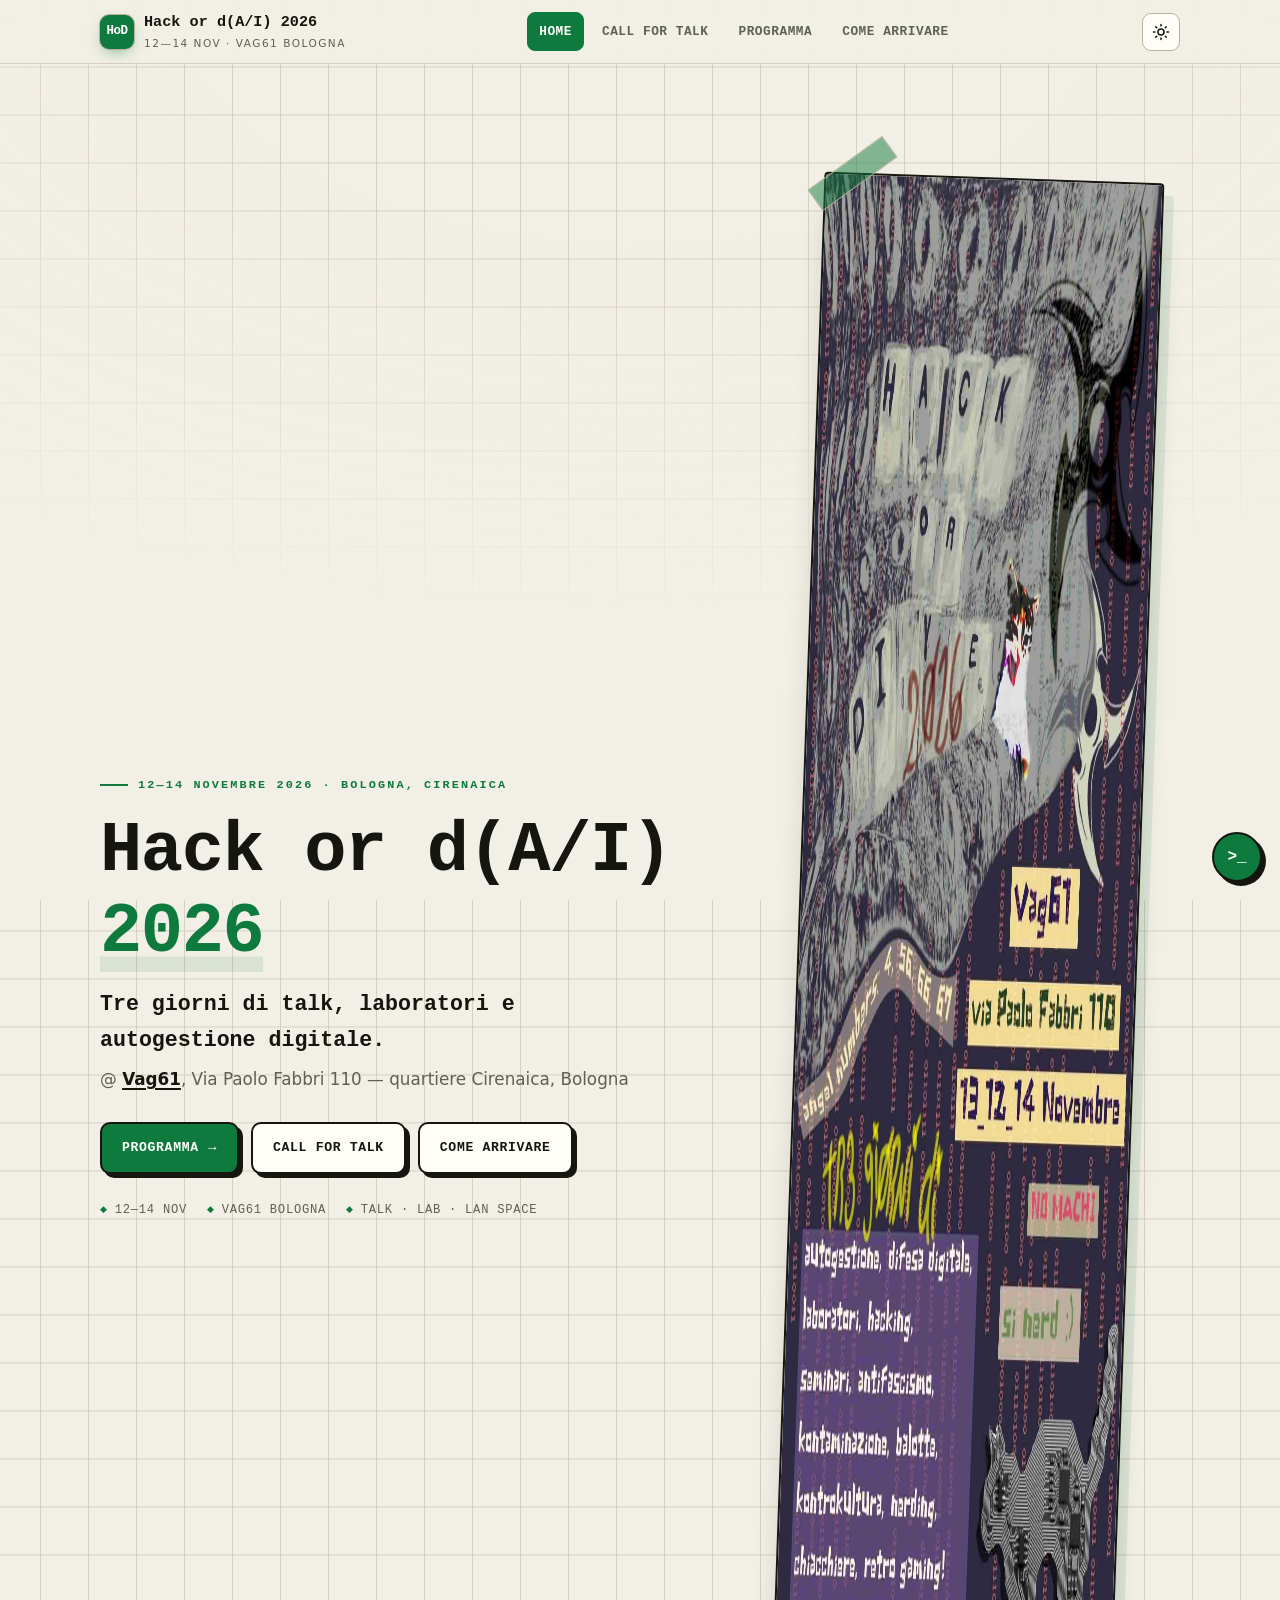
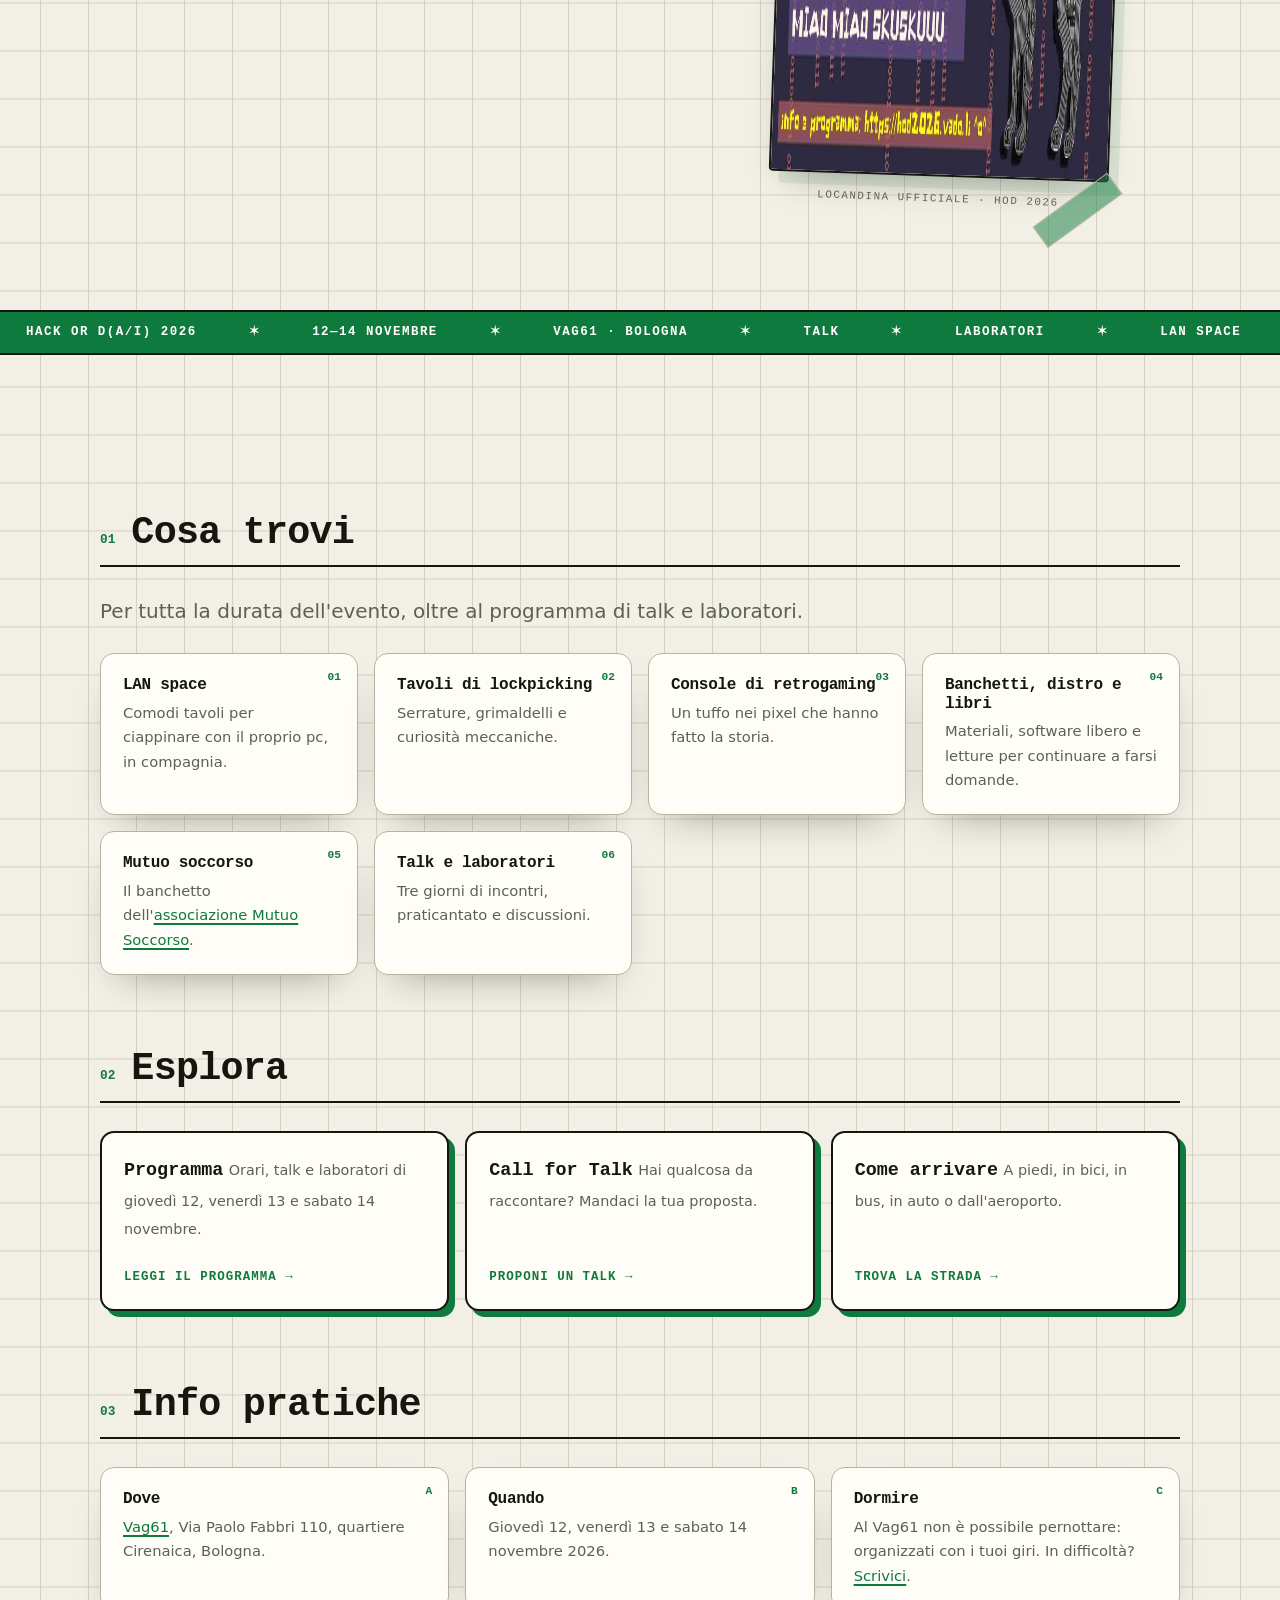
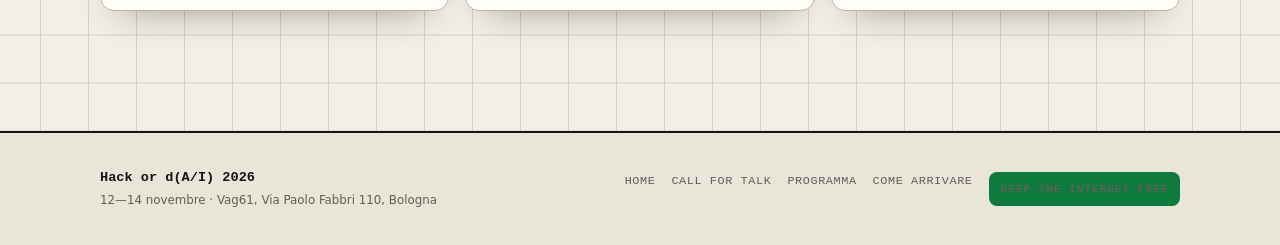
==== index.html @ d661102f "Sito Hack or d(A/I) 2026" ====
<!DOCTYPE html>
<html lang="it">
<head>
  <meta charset="utf-8">
  <meta name="viewport" content="width=device-width, initial-scale=1">
  <title>Hack or d(A/I) 2026 — 12, 13 e 14 novembre @ Vag61, Bologna</title>
  <meta name="description" content="Hack or d(A/I) 2026: tre giorni di talk, laboratori, LAN space e autogestione digitale al Vag61 di Bologna, il 12, 13 e 14 novembre.">
  <meta name="theme-color" content="#0c0f0d">
  <link rel="icon" type="image/png" href="assets/img/favicon.png">
  <script>
    (function () {
      var root = document.documentElement;
      try {
        var t = localStorage.getItem("hod-theme");
        if (t === "dark") root.classList.add("dark");
        else if (t === "light") root.classList.remove("dark");
        else if (window.matchMedia && window.matchMedia("(prefers-color-scheme: dark)").matches) root.classList.add("dark");
      } catch (e) {}
      root.classList.add("js");
    })();
  </script>
  <link rel="stylesheet" href="assets/css/style.css">
  <meta property="og:title" content="Hack or d(A/I) 2026">
  <meta property="og:description" content="12, 13 e 14 novembre al Vag61, Bologna. Talk, laboratori e autogestione digitale.">
  <meta property="og:type" content="website">
  <meta property="og:image" content="assets/img/locandina.jpg">
</head>
<body>
  <a class="skip-link" href="#main">Salta al contenuto principale</a>

  <header class="site-header">
    <div class="wrap">
      <a class="brand" href="index.html">
        <span class="brand-mark">HoD</span>
        <span class="brand-text">Hack or d(A/I) 2026<small>12—14 nov · Vag61 Bologna</small></span>
      </a>
      <nav class="nav" id="nav" aria-label="Navigazione principale">
        <a href="index.html" aria-current="page">Home</a>
        <a href="cft.html">Call for Talk</a>
        <a href="programma.html">Programma</a>
        <a href="come-arrivare.html">Come arrivare</a>
      </nav>
      <div class="header-tools">
        <button class="icon-btn" id="theme-toggle" type="button" aria-label="Cambia tema">
          <svg class="icon-sun" viewBox="0 0 24 24" fill="none" stroke="currentColor" stroke-width="2" stroke-linecap="round" aria-hidden="true"><circle cx="12" cy="12" r="4"/><path d="M12 2v2M12 20v2M4.9 4.9l1.4 1.4M17.7 17.7l1.4 1.4M2 12h2M20 12h2M4.9 19.1l1.4-1.4M17.7 6.3l1.4-1.4"/></svg>
          <svg class="icon-moon" viewBox="0 0 24 24" fill="none" stroke="currentColor" stroke-width="2" stroke-linecap="round" aria-hidden="true"><path d="M21 12.8A9 9 0 1 1 11.2 3a7 7 0 0 0 9.8 9.8z"/></svg>
        </button>
        <button class="icon-btn menu-btn" id="menu-toggle" type="button" aria-expanded="false" aria-controls="nav" aria-label="Apri menu">
          <svg viewBox="0 0 24 24" fill="none" stroke="currentColor" stroke-width="2" stroke-linecap="round" aria-hidden="true"><path d="M3 6h18M3 12h18M3 18h18"/></svg>
        </button>
      </div>
    </div>
  </header>

  <main id="main">
    <section class="hero">
      <div class="wrap hero-grid">
        <div>
          <p class="eyebrow">12—14 novembre 2026 · Bologna, Cirenaica</p>
          <h1>Hack or d(A/I) <span class="accent">2026</span></h1>
          <p class="hero-sub">Tre giorni di talk, laboratori e autogestione digitale.</p>
          <p class="hero-where">@ <a href="https://vag61.nublogs.org/">Vag61</a>, Via Paolo Fabbri 110 — quartiere Cirenaica, Bologna</p>
          <div class="hero-actions">
            <a class="btn btn--primary" href="programma.html">Programma <span class="arrow">→</span></a>
            <a class="btn" href="cft.html">Call for Talk</a>
            <a class="btn" href="come-arrivare.html">Come arrivare</a>
          </div>
          <div class="hero-meta">
            <span>12—14 nov</span>
            <span>Vag61 Bologna</span>
            <span>Talk · Lab · LAN space</span>
          </div>
        </div>
        <figure class="poster-frame">
          <img src="assets/img/locandina.jpg" alt="Locandina di Hack or d(A/I) 2026" width="1131" height="1600" loading="eager">
          <figcaption class="poster-caption">Locandina ufficiale · HoD 2026</figcaption>
        </figure>
      </div>
    </section>

    <div class="ticker" aria-hidden="true">
      <div class="ticker-track">
        <span>Hack or d(A/I) 2026</span><span>12—14 novembre</span><span>Vag61 · Bologna</span><span>Talk</span><span>Laboratori</span><span>LAN space</span><span>Lockpicking</span><span>Retrogaming</span><span>Mutuo soccorso</span><span>Keep the Internet free</span>
        <span>Hack or d(A/I) 2026</span><span>12—14 novembre</span><span>Vag61 · Bologna</span><span>Talk</span><span>Laboratori</span><span>LAN space</span><span>Lockpicking</span><span>Retrogaming</span><span>Mutuo soccorso</span><span>Keep the Internet free</span>
      </div>
    </div>

    <div class="wrap page">
      <section class="section reveal" aria-labelledby="cosa-trovi">
        <div class="section-head">
          <span class="num">01</span>
          <h2 id="cosa-trovi">Cosa trovi</h2>
        </div>
        <p class="lead" style="margin-bottom:1.6rem">Per tutta la durata dell'evento, oltre al programma di talk e laboratori.</p>
        <div class="cards">
          <article class="card">
            <span class="idx">01</span>
            <h3>LAN space</h3>
            <p>Comodi tavoli per ciappinare con il proprio pc, in compagnia.</p>
          </article>
          <article class="card">
            <span class="idx">02</span>
            <h3>Tavoli di lockpicking</h3>
            <p>Serrature, grimaldelli e curiosità meccaniche.</p>
          </article>
          <article class="card">
            <span class="idx">03</span>
            <h3>Console di retrogaming</h3>
            <p>Un tuffo nei pixel che hanno fatto la storia.</p>
          </article>
          <article class="card">
            <span class="idx">04</span>
            <h3>Banchetti, distro e libri</h3>
            <p>Materiali, software libero e letture per continuare a farsi domande.</p>
          </article>
          <article class="card">
            <span class="idx">05</span>
            <h3>Mutuo soccorso</h3>
            <p>Il banchetto dell'<a href="https://mutuosoccorso.eu">associazione Mutuo Soccorso</a>.</p>
          </article>
          <article class="card">
            <span class="idx">06</span>
            <h3>Talk e laboratori</h3>
            <p>Tre giorni di incontri, praticantato e discussioni.</p>
          </article>
        </div>
      </section>

      <section class="section reveal" aria-labelledby="esplora">
        <div class="section-head">
          <span class="num">02</span>
          <h2 id="esplora">Esplora</h2>
        </div>
        <div class="quick-links">
          <a class="quick-link" href="programma.html">
            <span>
              <span class="ql-title">Programma</span>
              <span class="ql-desc">Orari, talk e laboratori di giovedì 12, venerdì 13 e sabato 14 novembre.</span>
            </span>
            <span class="ql-arrow">Leggi il programma →</span>
          </a>
          <a class="quick-link" href="cft.html">
            <span>
              <span class="ql-title">Call for Talk</span>
              <span class="ql-desc">Hai qualcosa da raccontare? Mandaci la tua proposta.</span>
            </span>
            <span class="ql-arrow">Proponi un talk →</span>
          </a>
          <a class="quick-link" href="come-arrivare.html">
            <span>
              <span class="ql-title">Come arrivare</span>
              <span class="ql-desc">A piedi, in bici, in bus, in auto o dall'aeroporto.</span>
            </span>
            <span class="ql-arrow">Trova la strada →</span>
          </a>
        </div>
      </section>

      <section class="section reveal" aria-labelledby="info-pratiche">
        <div class="section-head">
          <span class="num">03</span>
          <h2 id="info-pratiche">Info pratiche</h2>
        </div>
        <div class="cards">
          <article class="card">
            <span class="idx">A</span>
            <h3>Dove</h3>
            <p><a href="https://vag61.nublogs.org/">Vag61</a>, Via Paolo Fabbri 110, quartiere Cirenaica, Bologna.</p>
          </article>
          <article class="card">
            <span class="idx">B</span>
            <h3>Quando</h3>
            <p>Giovedì 12, venerdì 13 e sabato 14 novembre 2026.</p>
          </article>
          <article class="card">
            <span class="idx">C</span>
            <h3>Dormire</h3>
            <p>Al Vag61 non è possibile pernottare: organizzati con i tuoi giri. In difficoltà? <a href="come-arrivare.html#ospitalita">Scrivici</a>.</p>
          </article>
        </div>
      </section>
    </div>
  </main>

  <footer class="site-footer">
    <div class="wrap footer-grid">
      <div class="footer-brand">
        Hack or d(A/I) 2026
        <small>12—14 novembre · Vag61, Via Paolo Fabbri 110, Bologna</small>
      </div>
      <nav class="footer-links" aria-label="Link utili">
        <a href="index.html">Home</a>
        <a href="cft.html">Call for Talk</a>
        <a href="programma.html">Programma</a>
        <a href="come-arrivare.html">Come arrivare</a>
        <a class="footer-free" href="https://keepitfree.ai/it">Keep the Internet free</a>
      </nav>
    </div>
  </footer>

  <button class="term-toggle" id="term-toggle" type="button" aria-expanded="false" aria-controls="term" aria-label="Apri il terminale">&gt;_</button>
  <div class="term" id="term" role="region" aria-label="Terminale di bordo">
    <div class="term-bar"><span>hod@vag61: ~</span><span class="dots" aria-hidden="true"><i></i><i></i><i></i></span></div>
    <div class="term-body"></div>
    <div class="term-input-row">
      <span aria-hidden="true">$</span>
      <input type="text" aria-label="Comando del terminale" autocomplete="off" spellcheck="false" placeholder="help">
    </div>
  </div>

  <script src="assets/js/main.js"></script>
</body>
</html>
---- assets/css/style.css ----
/* ==========================================================================
   Hack or d(A/I) 2026 — foglio di stile
   ========================================================================== */

:root {
  --bg: #f2efe6;
  --bg-soft: #e9e5d8;
  --panel: #fffdf7;
  --text: #14160f;
  --muted: #5c6156;
  --line: #d6d0c0;
  --line-strong: #b9b2a0;
  --accent: #0f7a3d;
  --accent-ink: #ffffff;
  --accent-soft: rgba(15, 122, 61, 0.1);
  --hot: #e04b00;
  --shadow: 0 18px 40px -22px rgba(20, 22, 15, 0.45);
  --radius: 14px;
  --mono: "IBM Plex Mono", ui-monospace, SFMono-Regular, "SF Mono", Menlo, Consolas, "Liberation Mono", monospace;
  --sans: system-ui, -apple-system, "Segoe UI", Roboto, "Helvetica Neue", Arial, sans-serif;
  --max: 1080px;
  --header-h: 64px;
}

html.dark {
  --bg: #0c0f0d;
  --bg-soft: #111612;
  --panel: #121813;
  --text: #e8f0e2;
  --muted: #8f9a8b;
  --line: #263026;
  --line-strong: #374437;
  --accent: #b8ff3d;
  --accent-ink: #0c0f0d;
  --accent-soft: rgba(184, 255, 61, 0.12);
  --hot: #ff7a3d;
  --shadow: 0 18px 50px -24px rgba(0, 0, 0, 0.9);
}

*,
*::before,
*::after {
  box-sizing: border-box;
}

html {
  scroll-behavior: smooth;
  scroll-padding-top: calc(var(--header-h) + 24px);
}

body {
  margin: 0;
  font-family: var(--sans);
  font-size: 17px;
  line-height: 1.65;
  color: var(--text);
  background-color: var(--bg);
  background-image:
    linear-gradient(var(--line) 1px, transparent 1px),
    linear-gradient(90deg, var(--line) 1px, transparent 1px);
  background-size: 48px 48px;
  background-position: center;
  -webkit-font-smoothing: antialiased;
  overflow-x: hidden;
}

body::before {
  content: "";
  position: fixed;
  inset: 0;
  pointer-events: none;
  z-index: 0;
  background: radial-gradient(120% 90% at 50% 0%, transparent 30%, var(--bg) 78%);
}

a {
  color: var(--accent);
  text-decoration-thickness: 2px;
  text-underline-offset: 3px;
}

a:hover {
  color: var(--hot);
}

img {
  max-width: 100%;
  display: block;
}

h1, h2, h3, h4 {
  font-family: var(--mono);
  line-height: 1.15;
  letter-spacing: -0.02em;
  margin: 0 0 0.5em;
}

h1 { font-size: clamp(2.2rem, 7vw, 4.4rem); }
h2 { font-size: clamp(1.6rem, 4vw, 2.4rem); }
h3 { font-size: clamp(1.15rem, 2.4vw, 1.5rem); }

p { margin: 0 0 1em; }

code, kbd {
  font-family: var(--mono);
  font-size: 0.9em;
  background: var(--accent-soft);
  border: 1px solid var(--line);
  border-radius: 6px;
  padding: 0.1em 0.4em;
}

hr {
  border: 0;
  border-top: 2px dashed var(--line);
  margin: 2.5rem 0;
}

::selection {
  background: var(--accent);
  color: var(--accent-ink);
}

.skip-link {
  position: absolute;
  left: 12px;
  top: -80px;
  z-index: 200;
  background: var(--accent);
  color: var(--accent-ink);
  padding: 10px 16px;
  border-radius: 8px;
  font-family: var(--mono);
  font-weight: 700;
  transition: top 0.2s ease;
}

.skip-link:focus {
  top: 12px;
}

/* ---------- Header -------------------------------------------------------- */

.site-header {
  position: sticky;
  top: 0;
  z-index: 100;
  height: var(--header-h);
  display: flex;
  align-items: center;
  background: color-mix(in srgb, var(--bg) 82%, transparent);
  backdrop-filter: blur(10px);
  -webkit-backdrop-filter: blur(10px);
  border-bottom: 1px solid var(--line);
}

.site-header .wrap {
  width: min(var(--max), calc(100% - 40px));
  margin: 0 auto;
  display: flex;
  align-items: center;
  justify-content: space-between;
  gap: 20px;
}

.brand {
  display: inline-flex;
  align-items: center;
  gap: 10px;
  font-family: var(--mono);
  font-weight: 700;
  font-size: 0.95rem;
  color: var(--text);
  text-decoration: none;
  white-space: nowrap;
}

.brand:hover { color: var(--text); }

.brand-mark {
  display: grid;
  place-items: center;
  width: 34px;
  height: 34px;
  border-radius: 9px;
  background: var(--accent);
  color: var(--accent-ink);
  font-size: 0.78rem;
  font-weight: 800;
  letter-spacing: -0.04em;
  box-shadow: 0 0 0 1px var(--line-strong), 0 6px 18px -8px var(--accent);
}

.brand-text small {
  display: block;
  font-family: var(--sans);
  font-weight: 500;
  font-size: 0.66rem;
  letter-spacing: 0.14em;
  text-transform: uppercase;
  color: var(--muted);
}

.nav {
  display: flex;
  align-items: center;
  gap: 6px;
}

.nav a {
  font-family: var(--mono);
  font-size: 0.8rem;
  font-weight: 600;
  text-transform: uppercase;
  letter-spacing: 0.04em;
  color: var(--muted);
  text-decoration: none;
  padding: 8px 11px;
  border-radius: 8px;
  border: 1px solid transparent;
  transition: color 0.15s ease, background 0.15s ease, border-color 0.15s ease;
}

.nav a:hover {
  color: var(--text);
  background: var(--bg-soft);
}

.nav a[aria-current="page"] {
  color: var(--accent-ink);
  background: var(--accent);
  border-color: var(--accent);
}

.header-tools {
  display: flex;
  align-items: center;
  gap: 8px;
}

.icon-btn {
  display: grid;
  place-items: center;
  width: 38px;
  height: 38px;
  border-radius: 9px;
  border: 1px solid var(--line-strong);
  background: var(--panel);
  color: var(--text);
  cursor: pointer;
  transition: background 0.15s ease, transform 0.15s ease;
}

.icon-btn:hover {
  background: var(--bg-soft);
  transform: translateY(-1px);
}

.icon-btn svg {
  width: 18px;
  height: 18px;
}

html.dark .icon-sun,
html:not(.dark) .icon-moon {
  display: none;
}

.menu-btn {
  display: none;
}

/* ---------- Layout -------------------------------------------------------- */

.wrap {
  width: min(var(--max), calc(100% - 40px));
  margin: 0 auto;
}

main {
  position: relative;
  z-index: 1;
}

.page {
  padding: clamp(40px, 7vw, 84px) 0 80px;
}

.page-head {
  max-width: 760px;
  margin-bottom: 2.5rem;
}

.eyebrow {
  display: inline-flex;
  align-items: center;
  gap: 10px;
  font-family: var(--mono);
  font-size: 0.74rem;
  font-weight: 700;
  letter-spacing: 0.18em;
  text-transform: uppercase;
  color: var(--accent);
  margin-bottom: 1rem;
}

.eyebrow::before {
  content: "";
  width: 28px;
  height: 2px;
  background: var(--accent);
}

.page-head h1 {
  margin-bottom: 0.35em;
}

.lead {
  font-size: clamp(1.05rem, 2vw, 1.25rem);
  color: var(--muted);
  max-width: 62ch;
}

.section {
  margin-top: clamp(40px, 6vw, 72px);
}

.section-head {
  display: flex;
  align-items: baseline;
  gap: 16px;
  border-bottom: 2px solid var(--text);
  padding-bottom: 10px;
  margin-bottom: 28px;
}

.section-head .num {
  font-family: var(--mono);
  font-size: 0.8rem;
  font-weight: 700;
  color: var(--accent);
}

.section-head h2 {
  margin: 0;
}

/* ---------- Home / hero --------------------------------------------------- */

.hero {
  position: relative;
  padding: clamp(44px, 8vw, 96px) 0 20px;
}

.hero-grid {
  display: grid;
  grid-template-columns: minmax(0, 1.15fr) minmax(0, 0.85fr);
  gap: clamp(32px, 6vw, 72px);
  align-items: center;
}

.hero h1 {
  margin-bottom: 0.2em;
}

.hero h1 .accent {
  color: var(--accent);
  box-shadow: inset 0 -0.22em 0 var(--accent-soft);
}

.hero-sub {
  font-family: var(--mono);
  font-size: clamp(1rem, 2.4vw, 1.35rem);
  font-weight: 600;
  color: var(--text);
  margin: 0 0 0.35em;
}

.hero-where {
  font-size: 1.05rem;
  color: var(--muted);
  margin-bottom: 1.8rem;
}

.hero-where a {
  color: var(--text);
  font-weight: 600;
}

.hero-actions {
  display: flex;
  flex-wrap: wrap;
  gap: 12px;
  margin-bottom: 1.6rem;
}

.btn {
  display: inline-flex;
  align-items: center;
  gap: 9px;
  font-family: var(--mono);
  font-size: 0.82rem;
  font-weight: 700;
  letter-spacing: 0.05em;
  text-transform: uppercase;
  text-decoration: none;
  padding: 13px 20px;
  border-radius: 10px;
  border: 2px solid var(--text);
  color: var(--text);
  background: var(--panel);
  box-shadow: 4px 4px 0 var(--text);
  transition: transform 0.12s ease, box-shadow 0.12s ease, background 0.12s ease;
}

.btn:hover {
  transform: translate(2px, 2px);
  box-shadow: 2px 2px 0 var(--text);
  color: var(--text);
  background: var(--bg-soft);
}

.btn--primary {
  background: var(--accent);
  color: var(--accent-ink);
  border-color: var(--text);
}

.btn--primary:hover {
  background: var(--accent);
  color: var(--accent-ink);
}

.btn .arrow {
  font-size: 1.1em;
  line-height: 1;
}

.hero-meta {
  display: flex;
  flex-wrap: wrap;
  gap: 8px 20px;
  font-family: var(--mono);
  font-size: 0.76rem;
  color: var(--muted);
  text-transform: uppercase;
  letter-spacing: 0.06em;
}

.hero-meta span {
  display: inline-flex;
  align-items: center;
  gap: 7px;
}

.hero-meta span::before {
  content: "◆";
  color: var(--accent);
  font-size: 0.7em;
}

/* Poster */

.poster-frame {
  position: relative;
  justify-self: center;
  width: min(340px, 100%);
  transform: rotate(2deg);
  transition: transform 0.3s ease;
}

.poster-frame:hover {
  transform: rotate(0deg) scale(1.01);
}

.poster-frame::before,
.poster-frame::after {
  content: "";
  position: absolute;
  width: 92px;
  height: 26px;
  background: color-mix(in srgb, var(--accent) 55%, transparent);
  border: 1px solid var(--line-strong);
  z-index: 2;
  opacity: 0.9;
}

.poster-frame::before {
  top: -12px;
  left: -18px;
  transform: rotate(-38deg);
}

.poster-frame::after {
  bottom: -10px;
  right: -16px;
  transform: rotate(-38deg);
}

.poster-frame img {
  border: 2px solid var(--text);
  border-radius: 4px;
  box-shadow: 10px 12px 0 var(--accent-soft), var(--shadow);
  background: var(--panel);
}

.poster-caption {
  margin-top: 14px;
  text-align: center;
  font-family: var(--mono);
  font-size: 0.68rem;
  letter-spacing: 0.14em;
  text-transform: uppercase;
  color: var(--muted);
}

/* Ticker */

.ticker {
  margin-top: clamp(36px, 6vw, 64px);
  border-top: 2px solid var(--text);
  border-bottom: 2px solid var(--text);
  background: var(--accent);
  color: var(--accent-ink);
  overflow: hidden;
  padding: 10px 0;
}

.ticker-track {
  display: flex;
  width: max-content;
  gap: 0;
  animation: ticker 32s linear infinite;
  font-family: var(--mono);
  font-size: 0.78rem;
  font-weight: 700;
  letter-spacing: 0.12em;
  text-transform: uppercase;
  white-space: nowrap;
}

.ticker-track span {
  padding: 0 26px;
}

.ticker-track span::after {
  content: "✶";
  margin-left: 52px;
}

@keyframes ticker {
  from { transform: translateX(0); }
  to { transform: translateX(-50%); }
}

/* Home cards */

.cards {
  display: grid;
  grid-template-columns: repeat(auto-fit, minmax(220px, 1fr));
  gap: 16px;
}

.card {
  position: relative;
  background: var(--panel);
  border: 1px solid var(--line-strong);
  border-radius: var(--radius);
  padding: 22px;
  box-shadow: var(--shadow);
  transition: transform 0.15s ease, border-color 0.15s ease;
}

.card:hover {
  transform: translateY(-3px);
  border-color: var(--accent);
}

.card h3 {
  font-size: 1rem;
  margin-bottom: 0.4em;
}

.card p {
  font-size: 0.92rem;
  color: var(--muted);
  margin: 0;
}

.card .idx {
  position: absolute;
  top: 14px;
  right: 16px;
  font-family: var(--mono);
  font-size: 0.7rem;
  color: var(--accent);
  font-weight: 700;
}

.quick-links {
  display: grid;
  grid-template-columns: repeat(auto-fit, minmax(240px, 1fr));
  gap: 16px;
}

.quick-link {
  display: flex;
  flex-direction: column;
  justify-content: space-between;
  gap: 24px;
  min-height: 150px;
  padding: 22px;
  border: 2px solid var(--text);
  border-radius: var(--radius);
  background: var(--panel);
  color: var(--text);
  text-decoration: none;
  box-shadow: 6px 6px 0 var(--accent);
  transition: transform 0.12s ease, box-shadow 0.12s ease;
}

.quick-link:hover {
  transform: translate(2px, 2px);
  box-shadow: 4px 4px 0 var(--accent);
  color: var(--text);
}

.quick-link .ql-title {
  font-family: var(--mono);
  font-size: 1.15rem;
  font-weight: 700;
}

.quick-link .ql-desc {
  font-size: 0.9rem;
  color: var(--muted);
}

.quick-link .ql-arrow {
  font-family: var(--mono);
  font-size: 0.78rem;
  font-weight: 700;
  text-transform: uppercase;
  letter-spacing: 0.08em;
  color: var(--accent);
}

/* ---------- Article / content -------------------------------------------- */

.article {
  max-width: 820px;
}

.article h2 {
  margin-top: 2.4em;
  padding-top: 0.2em;
}

.article h2:first-child {
  margin-top: 0;
}

.article h3 {
  margin-top: 1.8em;
}

.article ul,
.article ol {
  padding-left: 1.3em;
}

.article li {
  margin-bottom: 0.4em;
}

.note {
  border-left: 4px solid var(--accent);
  background: var(--accent-soft);
  padding: 16px 20px;
  border-radius: 0 10px 10px 0;
  margin: 1.6em 0;
}

.note p:last-child { margin-bottom: 0; }

.note--hot {
  border-left-color: var(--hot);
  background: color-mix(in srgb, var(--hot) 10%, transparent);
}

.email {
  display: inline-flex;
  align-items: center;
  gap: 8px;
  font-family: var(--mono);
  font-size: 0.92em;
  font-weight: 700;
  color: var(--accent);
  background: var(--accent-soft);
  border: 1px dashed var(--accent);
  border-radius: 8px;
  padding: 2px 9px;
  cursor: pointer;
  transition: background 0.15s ease;
}

.email:hover {
  background: color-mix(in srgb, var(--accent) 22%, transparent);
}

.email .email_tooltip {
  font-family: var(--sans);
  font-weight: 600;
  font-size: 0.68rem;
  text-transform: uppercase;
  letter-spacing: 0.06em;
  color: var(--muted);
}

.email.copied .email_tooltip {
  color: var(--accent);
}

/* Steps */

.steps {
  list-style: none;
  padding: 0;
  margin: 1.5em 0;
  counter-reset: step;
}

.steps li {
  position: relative;
  padding: 0 0 22px 52px;
  margin: 0;
  border-left: 2px dashed var(--line-strong);
  margin-left: 16px;
}

.steps li:last-child {
  border-left-color: transparent;
  padding-bottom: 0;
}

.steps li::before {
  counter-increment: step;
  content: counter(step);
  position: absolute;
  left: -17px;
  top: -4px;
  width: 32px;
  height: 32px;
  display: grid;
  place-items: center;
  border-radius: 50%;
  background: var(--accent);
  color: var(--accent-ink);
  font-family: var(--mono);
  font-size: 0.8rem;
  font-weight: 700;
  border: 2px solid var(--bg);
}

.steps li p { margin: 0; }

/* Map */

.map-frame {
  position: relative;
  border: 2px solid var(--text);
  border-radius: var(--radius);
  overflow: hidden;
  background: var(--panel);
  box-shadow: 6px 6px 0 var(--accent-soft);
  margin: 1.6em 0;
}

.map-frame iframe {
  display: block;
  width: 100%;
  height: 360px;
  border: 0;
}

.map-frame--tall iframe {
  height: 460px;
}

.map-caption {
  display: flex;
  flex-wrap: wrap;
  align-items: center;
  justify-content: space-between;
  gap: 8px;
  padding: 10px 14px;
  border-top: 1px solid var(--line);
  font-family: var(--mono);
  font-size: 0.72rem;
  color: var(--muted);
}

/* ---------- Programma ----------------------------------------------------- */

.day-nav {
  position: sticky;
  top: var(--header-h);
  z-index: 40;
  display: flex;
  flex-wrap: wrap;
  gap: 8px;
  padding: 12px 0;
  margin-bottom: 24px;
  background: color-mix(in srgb, var(--bg) 88%, transparent);
  backdrop-filter: blur(8px);
  border-bottom: 1px solid var(--line);
}

.day-nav a {
  font-family: var(--mono);
  font-size: 0.76rem;
  font-weight: 700;
  text-transform: uppercase;
  letter-spacing: 0.06em;
  text-decoration: none;
  color: var(--text);
  background: var(--panel);
  border: 1px solid var(--line-strong);
  border-radius: 999px;
  padding: 7px 14px;
  transition: background 0.15s ease, color 0.15s ease, border-color 0.15s ease;
}

.day-nav a:hover {
  background: var(--accent);
  border-color: var(--accent);
  color: var(--accent-ink);
}

.day {
  margin-bottom: clamp(44px, 6vw, 68px);
  scroll-margin-top: calc(var(--header-h) + 72px);
}

.day-head {
  display: flex;
  align-items: baseline;
  flex-wrap: wrap;
  gap: 8px 18px;
  padding-bottom: 12px;
  margin-bottom: 20px;
  border-bottom: 2px solid var(--text);
}

.day-head h2 {
  margin: 0;
}

.day-head .day-date {
  font-family: var(--mono);
  font-size: 0.78rem;
  font-weight: 700;
  text-transform: uppercase;
  letter-spacing: 0.12em;
  color: var(--accent);
}

.schedule {
  list-style: none;
  padding: 0;
  margin: 0;
  border-left: 2px solid var(--line-strong);
}

.schedule > li {
  position: relative;
  display: grid;
  grid-template-columns: 92px 1fr;
  gap: 20px;
  padding: 14px 0 14px 22px;
  border-bottom: 1px solid var(--line);
}

.schedule > li::before {
  content: "";
  position: absolute;
  left: -7px;
  top: 24px;
  width: 12px;
  height: 12px;
  border-radius: 50%;
  background: var(--bg);
  border: 2px solid var(--line-strong);
}

.schedule > li.is-event::before {
  background: var(--accent);
  border-color: var(--accent);
}

.schedule > li.is-break {
  opacity: 0.85;
}

.schedule .time {
  font-family: var(--mono);
  font-size: 0.85rem;
  font-weight: 700;
  color: var(--accent);
  padding-top: 2px;
}

.schedule .what {
  font-weight: 600;
}

.schedule .what small {
  display: block;
  font-family: var(--mono);
  font-size: 0.72rem;
  font-weight: 500;
  color: var(--muted);
  letter-spacing: 0.04em;
  margin-top: 3px;
}

.schedule .what a {
  color: var(--text);
  text-decoration: none;
  border-bottom: 1px solid var(--line-strong);
}

.schedule .what a:hover {
  color: var(--accent);
  border-color: var(--accent);
}

.schedule .slot-empty {
  font-family: var(--mono);
  font-size: 0.72rem;
  color: var(--muted);
}

.badge {
  display: inline-block;
  font-family: var(--mono);
  font-size: 0.64rem;
  font-weight: 700;
  text-transform: uppercase;
  letter-spacing: 0.08em;
  padding: 2px 8px;
  border-radius: 999px;
  background: var(--accent);
  color: var(--accent-ink);
  vertical-align: middle;
  margin-left: 6px;
}

.badge--hot {
  background: var(--hot);
  color: #fff;
}

.talk-list {
  display: grid;
  gap: 14px;
}

.talk {
  background: var(--panel);
  border: 1px solid var(--line-strong);
  border-radius: var(--radius);
  overflow: hidden;
  scroll-margin-top: calc(var(--header-h) + 72px);
  transition: border-color 0.15s ease, box-shadow 0.15s ease;
}

.talk[open] {
  border-color: var(--accent);
  box-shadow: var(--shadow);
}

.talk summary {
  list-style: none;
  cursor: pointer;
  display: grid;
  grid-template-columns: 1fr auto;
  align-items: start;
  gap: 14px;
  padding: 18px 20px;
}

.talk summary::-webkit-details-marker {
  display: none;
}

.talk summary .t-title {
  font-family: var(--mono);
  font-weight: 700;
  font-size: 1rem;
  line-height: 1.35;
}

.talk summary .t-speaker {
  display: block;
  font-family: var(--mono);
  font-size: 0.72rem;
  font-weight: 500;
  color: var(--accent);
  letter-spacing: 0.04em;
  margin-top: 4px;
}

.talk summary .t-toggle {
  font-family: var(--mono);
  font-size: 1.3rem;
  line-height: 1;
  color: var(--accent);
  transition: transform 0.2s ease;
}

.talk[open] summary .t-toggle {
  transform: rotate(45deg);
}

.talk .t-body {
  padding: 0 20px 20px;
  border-top: 1px dashed var(--line);
  margin-top: 2px;
  padding-top: 16px;
  color: var(--text);
}

.talk .t-body p {
  font-size: 0.94rem;
}

.talk .t-body p:last-child {
  margin-bottom: 0;
}

.talk-tools {
  display: flex;
  flex-wrap: wrap;
  gap: 8px;
  margin-bottom: 24px;
}

.talk-tools button {
  font-family: var(--mono);
  font-size: 0.72rem;
  font-weight: 700;
  text-transform: uppercase;
  letter-spacing: 0.06em;
  color: var(--text);
  background: var(--panel);
  border: 1px solid var(--line-strong);
  border-radius: 999px;
  padding: 7px 14px;
  cursor: pointer;
}

.talk-tools button:hover {
  border-color: var(--accent);
  color: var(--accent);
}

/* ---------- Form ---------------------------------------------------------- */

.form {
  display: grid;
  gap: 18px;
  background: var(--panel);
  border: 2px solid var(--text);
  border-radius: var(--radius);
  padding: clamp(20px, 4vw, 34px);
  box-shadow: 8px 8px 0 var(--accent);
  margin-top: 1.8em;
}

.form .field {
  display: grid;
  gap: 6px;
}

.form .grid {
  display: grid;
  grid-template-columns: repeat(auto-fit, minmax(200px, 1fr));
  gap: 18px;
}

.form label {
  font-family: var(--mono);
  font-size: 0.76rem;
  font-weight: 700;
  text-transform: uppercase;
  letter-spacing: 0.06em;
  color: var(--text);
}

.form label .req {
  color: var(--hot);
}

.form input,
.form textarea,
.form select {
  font-family: var(--sans);
  font-size: 0.98rem;
  color: var(--text);
  background: var(--bg);
  border: 1px solid var(--line-strong);
  border-radius: 9px;
  padding: 11px 13px;
  width: 100%;
  transition: border-color 0.15s ease, box-shadow 0.15s ease;
}

.form select {
  appearance: none;
  background-image: linear-gradient(45deg, transparent 50%, var(--accent) 50%), linear-gradient(135deg, var(--accent) 50%, transparent 50%);
  background-position: calc(100% - 18px) calc(50% - 2px), calc(100% - 13px) calc(50% - 2px);
  background-size: 5px 5px, 5px 5px;
  background-repeat: no-repeat;
  padding-right: 34px;
  cursor: pointer;
}

.form input:focus,
.form textarea:focus,
.form select:focus {
  outline: none;
  border-color: var(--accent);
  box-shadow: 0 0 0 3px var(--accent-soft);
}

.form textarea {
  resize: vertical;
  min-height: 130px;
}

.form .submit {
  justify-self: start;
  font-family: var(--mono);
  font-size: 0.85rem;
  font-weight: 700;
  text-transform: uppercase;
  letter-spacing: 0.06em;
  padding: 13px 28px;
  border-radius: 10px;
  border: 2px solid var(--text);
  background: var(--accent);
  color: var(--accent-ink);
  cursor: pointer;
  box-shadow: 4px 4px 0 var(--text);
  transition: transform 0.12s ease, box-shadow 0.12s ease;
}

.form .submit:hover {
  transform: translate(2px, 2px);
  box-shadow: 2px 2px 0 var(--text);
}

/* ---------- Footer -------------------------------------------------------- */

.site-footer {
  position: relative;
  z-index: 1;
  border-top: 2px solid var(--text);
  background: var(--bg-soft);
  padding: 34px 0;
  margin-top: 40px;
}

.footer-grid {
  display: flex;
  flex-wrap: wrap;
  align-items: center;
  justify-content: space-between;
  gap: 18px;
}

.footer-brand {
  font-family: var(--mono);
  font-weight: 700;
  font-size: 0.85rem;
}

.footer-brand small {
  display: block;
  font-family: var(--sans);
  font-weight: 500;
  font-size: 0.74rem;
  color: var(--muted);
  margin-top: 2px;
}

.footer-links {
  display: flex;
  flex-wrap: wrap;
  gap: 16px;
  font-family: var(--mono);
  font-size: 0.74rem;
  text-transform: uppercase;
  letter-spacing: 0.05em;
}

.footer-links a {
  color: var(--muted);
  text-decoration: none;
}

.footer-links a:hover {
  color: var(--accent);
}

.footer-free {
  font-family: var(--mono);
  font-size: 0.7rem;
  font-weight: 700;
  text-transform: uppercase;
  letter-spacing: 0.08em;
  color: var(--accent-ink);
  background: var(--accent);
  text-decoration: none;
  padding: 8px 12px;
  border-radius: 8px;
}

.footer-free:hover {
  color: var(--accent-ink);
  background: var(--hot);
}

/* ---------- Terminal ------------------------------------------------------ */

.term-toggle {
  position: fixed;
  right: 18px;
  bottom: 18px;
  z-index: 150;
  width: 50px;
  height: 50px;
  border-radius: 50%;
  border: 2px solid var(--text);
  background: var(--accent);
  color: var(--accent-ink);
  font-family: var(--mono);
  font-size: 1rem;
  font-weight: 800;
  cursor: pointer;
  box-shadow: 4px 4px 0 var(--text);
  transition: transform 0.12s ease, box-shadow 0.12s ease;
}

.term-toggle:hover {
  transform: translate(2px, 2px);
  box-shadow: 2px 2px 0 var(--text);
}

.term {
  position: fixed;
  right: 18px;
  bottom: 80px;
  z-index: 150;
  width: min(420px, calc(100vw - 36px));
  height: min(360px, 60vh);
  display: none;
  flex-direction: column;
  background: #0b0f0c;
  color: #d7f5c8;
  border: 2px solid #d7f5c8;
  border-radius: 12px;
  box-shadow: 0 24px 60px -20px rgba(0, 0, 0, 0.8);
  font-family: var(--mono);
  font-size: 0.8rem;
  overflow: hidden;
}

.term.open {
  display: flex;
}

.term-bar {
  display: flex;
  align-items: center;
  justify-content: space-between;
  padding: 8px 12px;
  background: #162017;
  border-bottom: 1px solid #2b3a2c;
  font-size: 0.7rem;
  letter-spacing: 0.06em;
  text-transform: uppercase;
}

.term-bar .dots {
  display: flex;
  gap: 5px;
}

.term-bar .dots i {
  width: 9px;
  height: 9px;
  border-radius: 50%;
  background: #3a4a3b;
}

.term-bar .dots i:first-child { background: #ff6b5e; }
.term-bar .dots i:nth-child(2) { background: #ffc94d; }
.term-bar .dots i:nth-child(3) { background: #7bd86a; }

.term-body {
  flex: 1;
  overflow-y: auto;
  padding: 12px;
  line-height: 1.5;
  white-space: pre-wrap;
  word-break: break-word;
}

.term-line { margin: 0 0 6px; }
.term-line.cmd { color: #b8ff3d; }
.term-line.err { color: #ff8a70; }

.term-input-row {
  display: flex;
  gap: 8px;
  padding: 10px 12px;
  border-top: 1px solid #2b3a2c;
  background: #0f1510;
}

.term-input-row span {
  color: #b8ff3d;
  font-weight: 700;
}

.term-input-row input {
  flex: 1;
  background: transparent;
  border: 0;
  outline: none;
  color: #d7f5c8;
  font-family: var(--mono);
  font-size: 0.8rem;
}

/* ---------- Reveal / motion ---------------------------------------------- */

.js .reveal {
  animation: rise 0.55s ease both;
}

.js .reveal:nth-of-type(2) {
  animation-delay: 0.07s;
}

.js .reveal:nth-of-type(3) {
  animation-delay: 0.14s;
}

@keyframes rise {
  from {
    transform: translateY(14px);
  }
  to {
    transform: none;
  }
}

@media (prefers-reduced-motion: reduce) {
  html { scroll-behavior: auto; }
  *,
  *::before,
  *::after {
    animation-duration: 0.001ms !important;
    animation-iteration-count: 1 !important;
    transition-duration: 0.001ms !important;
  }
  .js .reveal { animation: none; }
}

/* ---------- Responsive ---------------------------------------------------- */

@media (max-width: 860px) {
  .hero-grid {
    grid-template-columns: 1fr;
  }

  .poster-frame {
    order: -1;
    width: min(260px, 70%);
    transform: rotate(-1.5deg);
  }

  .menu-btn {
    display: grid;
  }

  .nav {
    position: absolute;
    top: var(--header-h);
    left: -20px;
    right: -20px;
    flex-direction: column;
    align-items: stretch;
    gap: 2px;
    padding: 10px 20px 16px;
    background: var(--bg);
    border-bottom: 2px solid var(--text);
    display: none;
  }

  .nav.open {
    display: flex;
  }

  .nav a {
    padding: 12px 14px;
    font-size: 0.86rem;
    border-radius: 8px;
  }

  .site-header .wrap {
    position: relative;
  }
}

@media (max-width: 620px) {
  body {
    font-size: 16px;
  }

  .brand-text small {
    display: none;
  }

  .brand-text {
    font-size: 0.85rem;
  }

  .schedule > li {
    grid-template-columns: 1fr;
    gap: 4px;
    padding-left: 18px;
  }

  .schedule .time {
    font-size: 0.78rem;
  }

  .talk summary {
    grid-template-columns: 1fr;
  }

  .talk summary .t-toggle {
    display: none;
  }

  .map-frame iframe {
    height: 300px;
  }

  .map-frame--tall iframe {
    height: 360px;
  }

  .footer-grid {
    flex-direction: column;
    align-items: flex-start;
  }
}
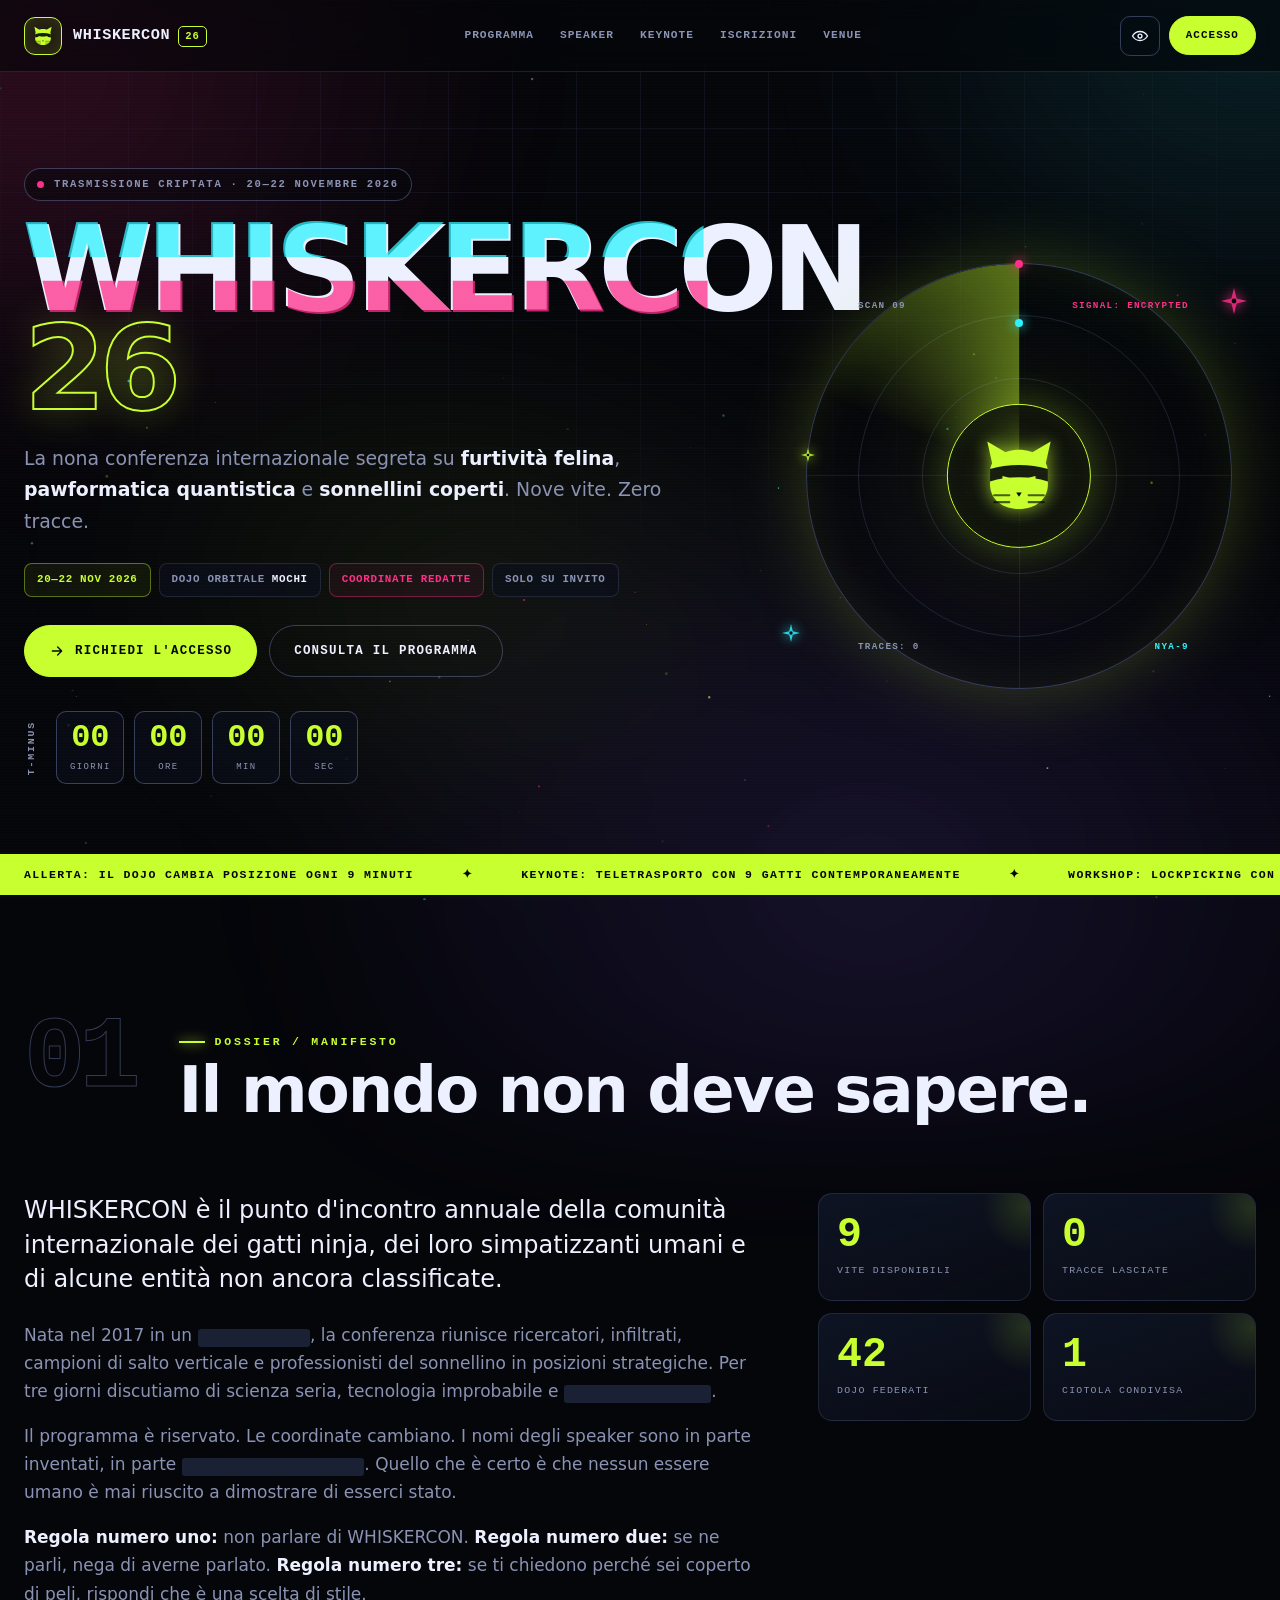
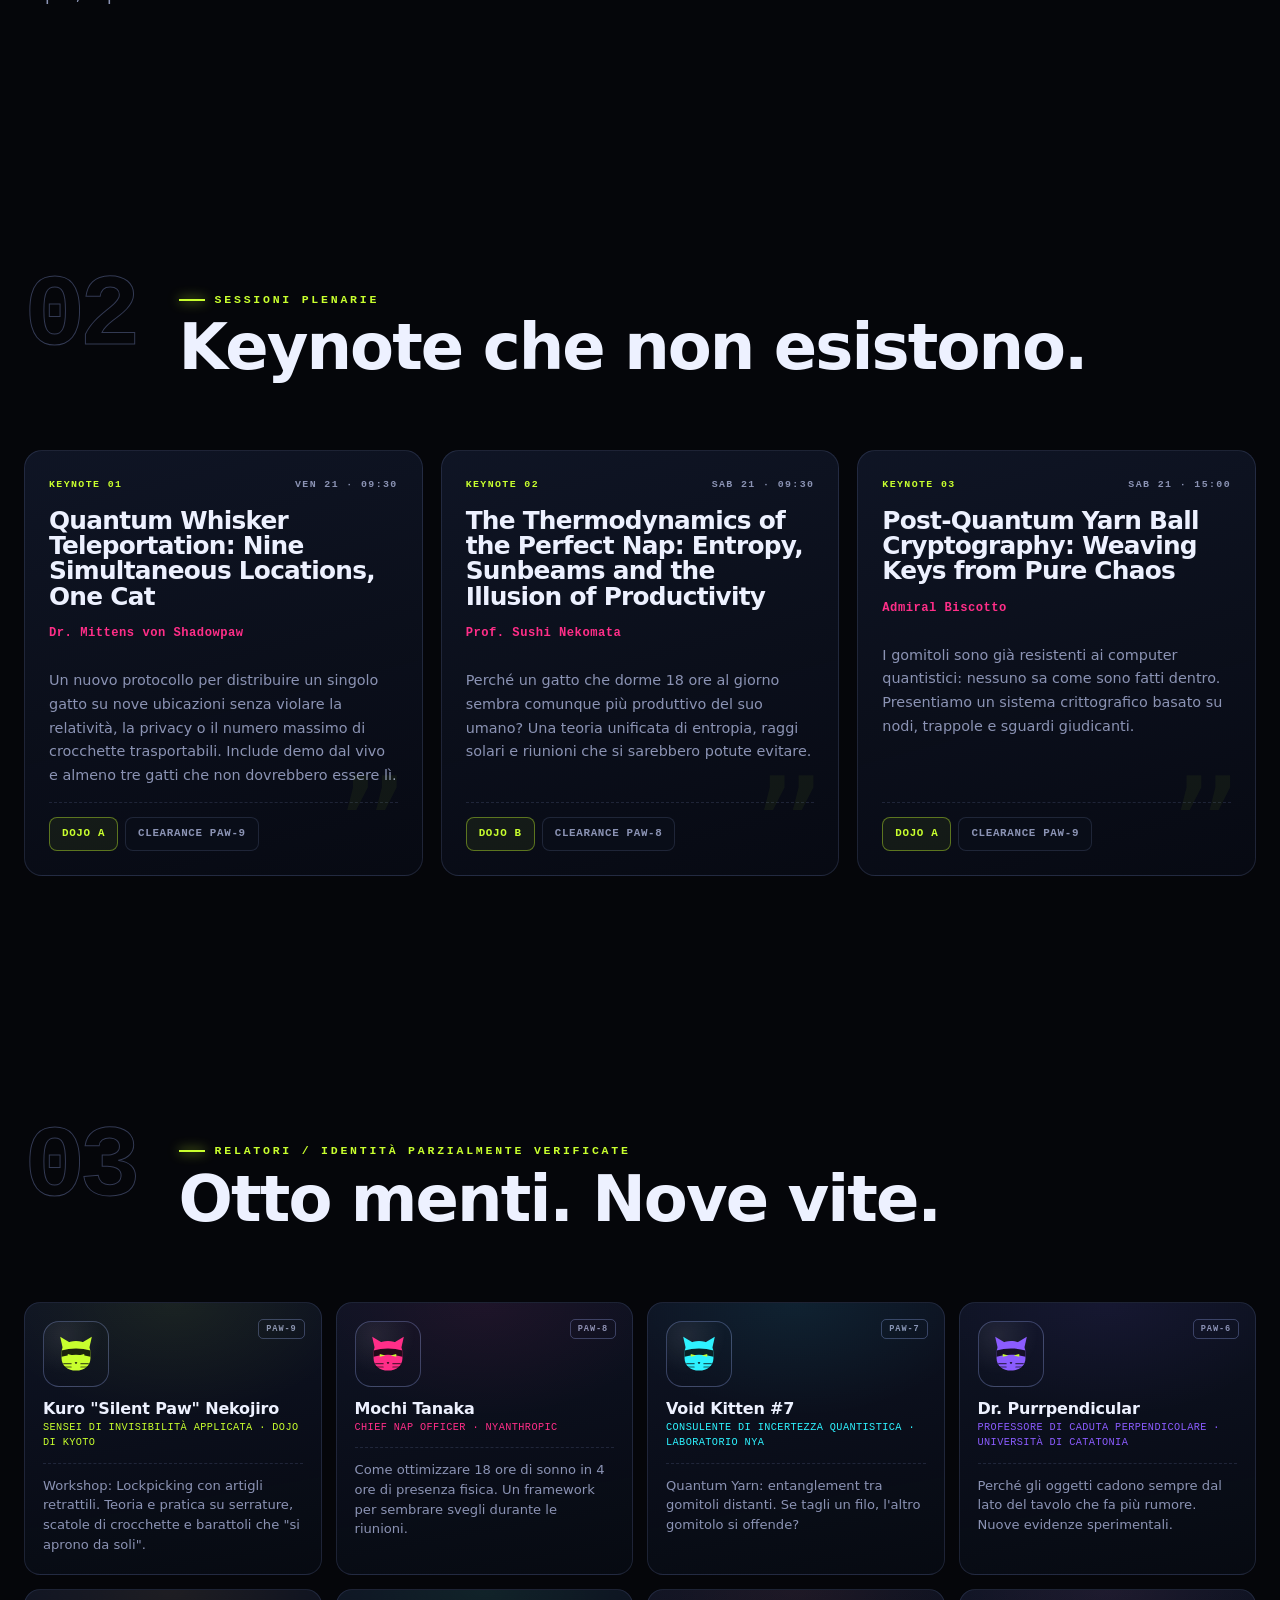
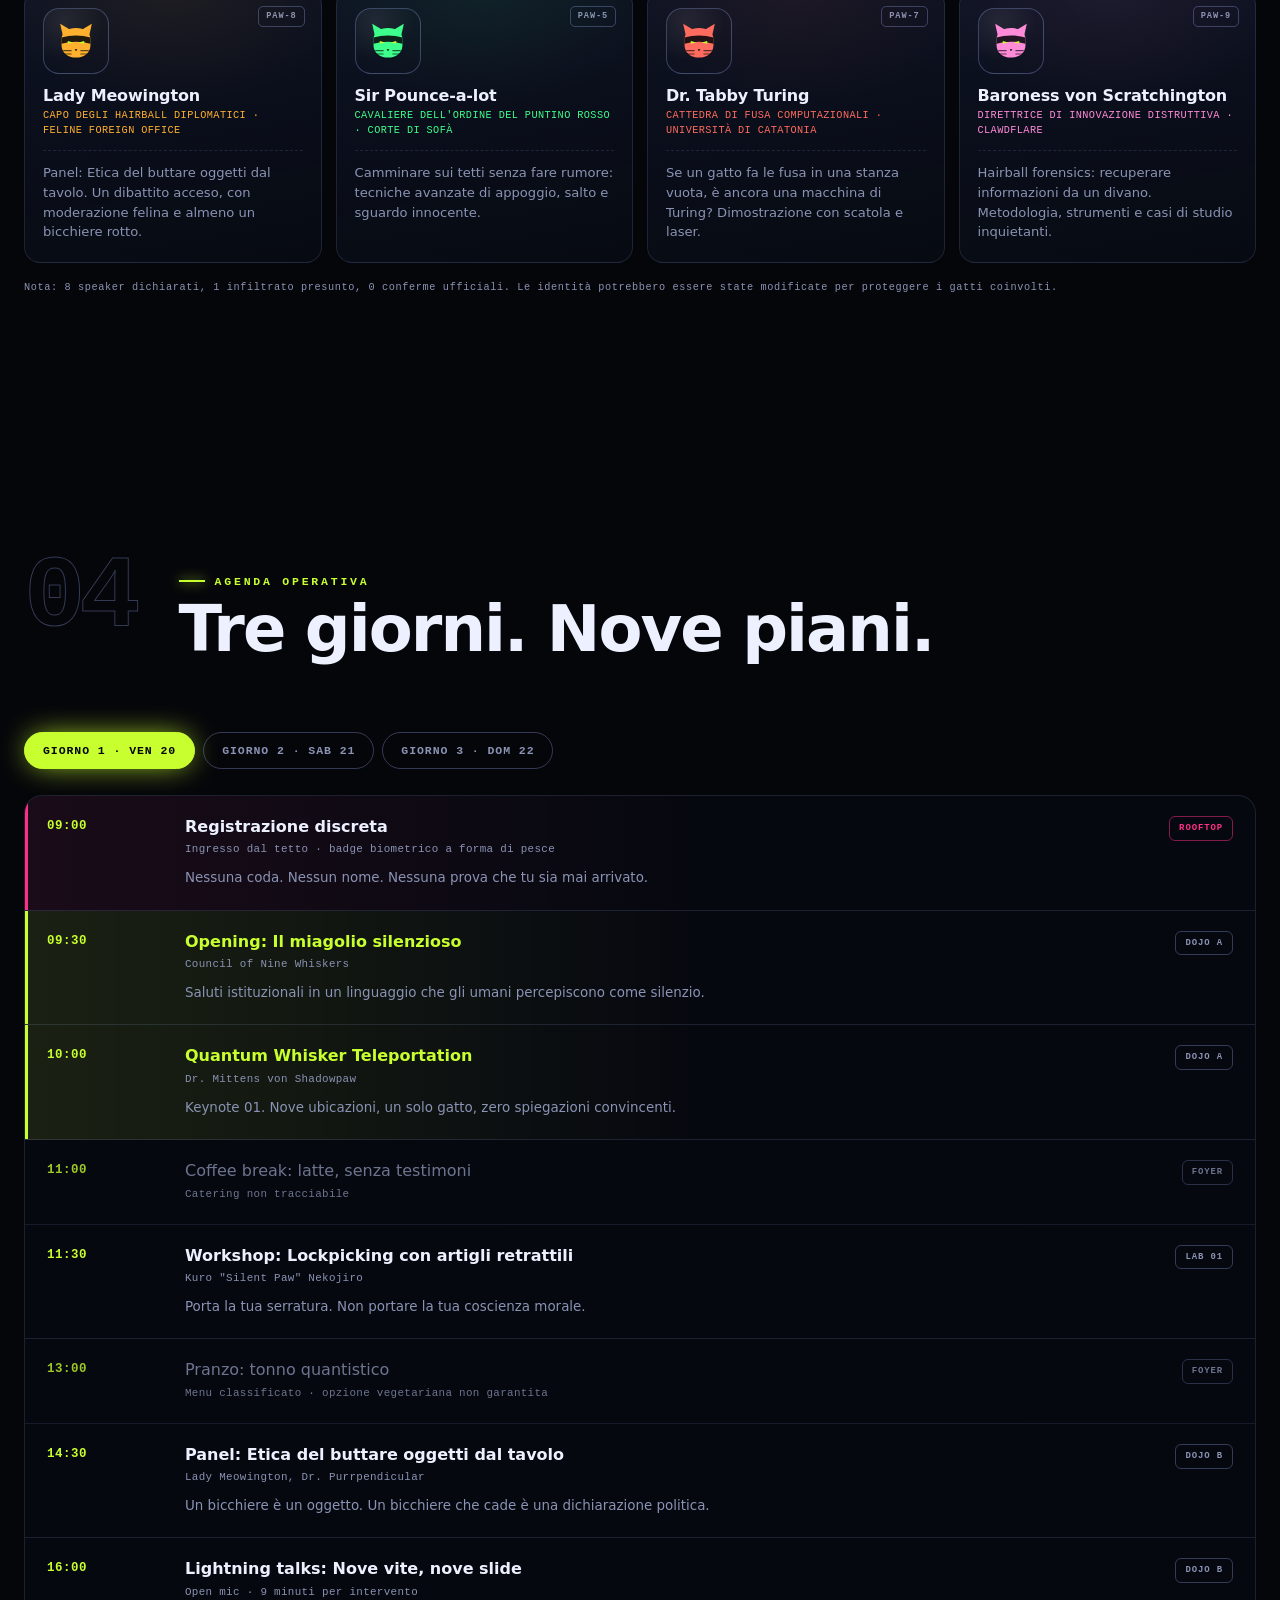
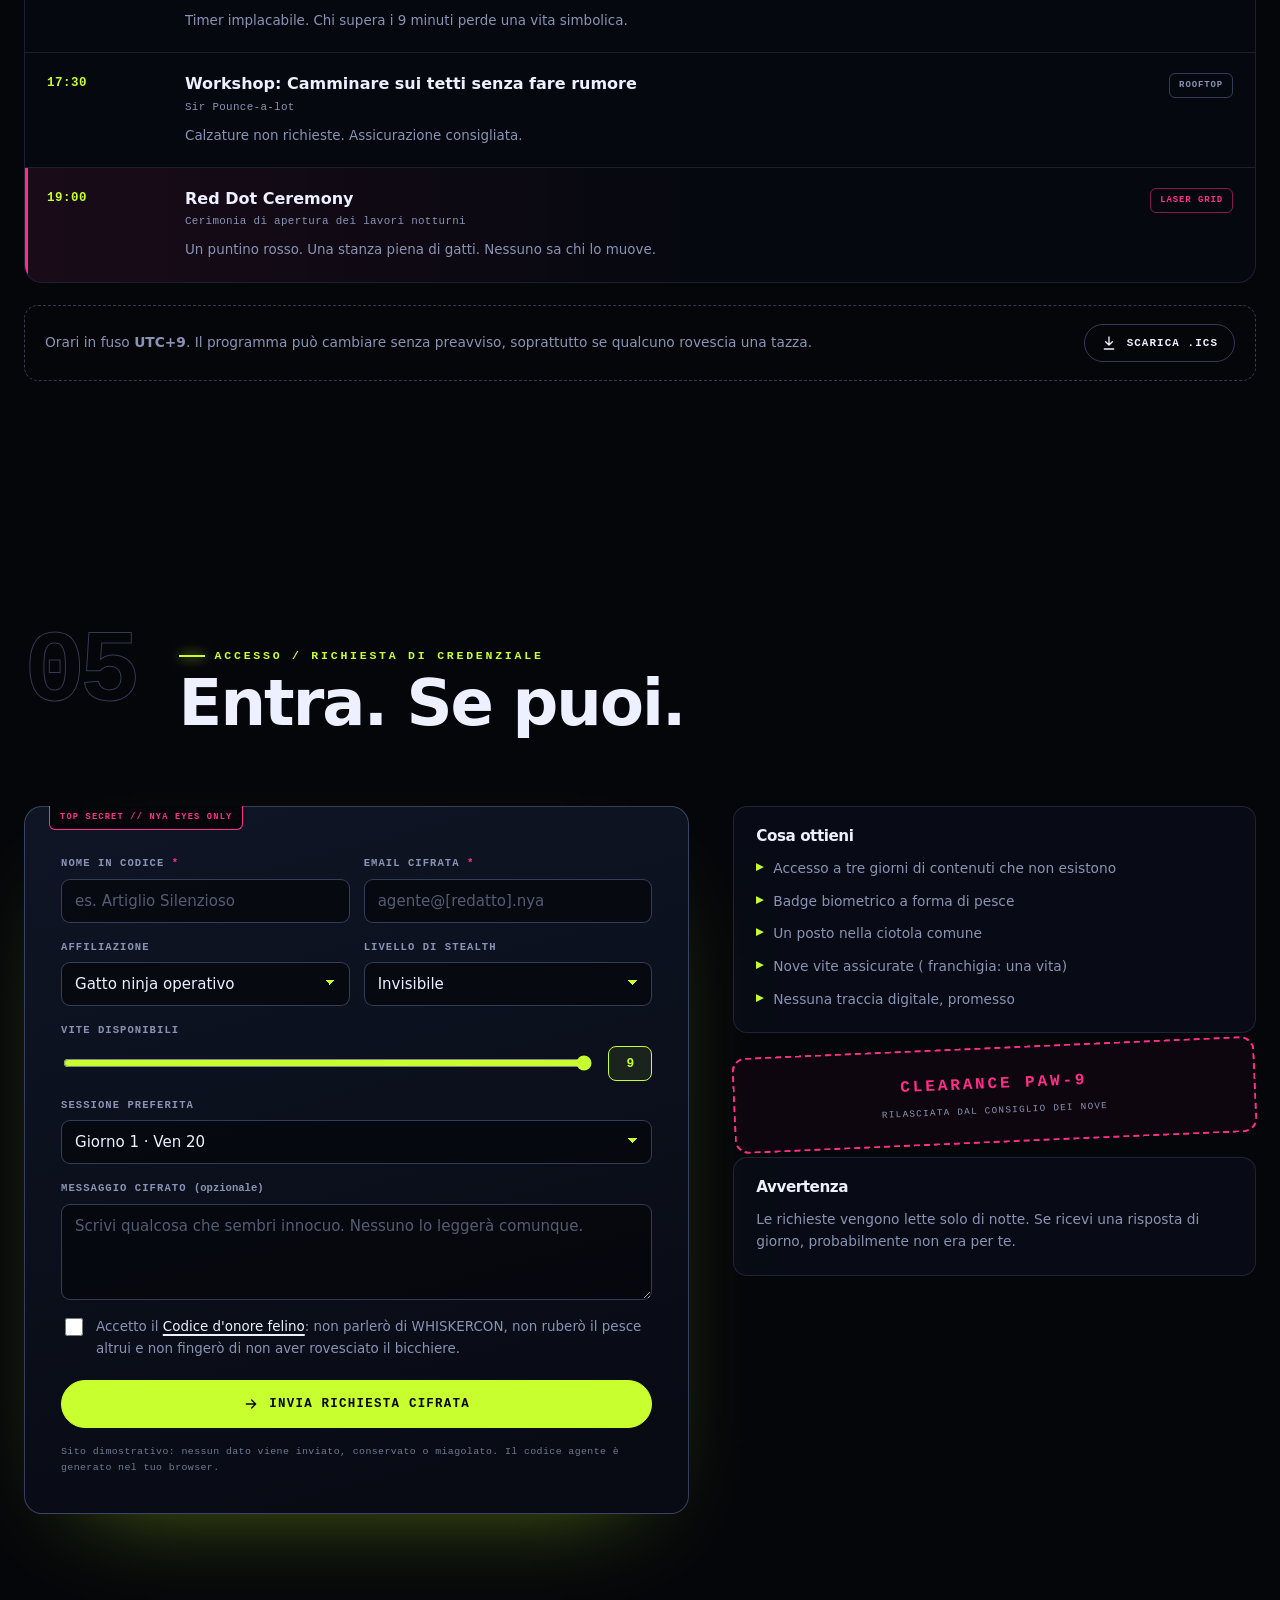
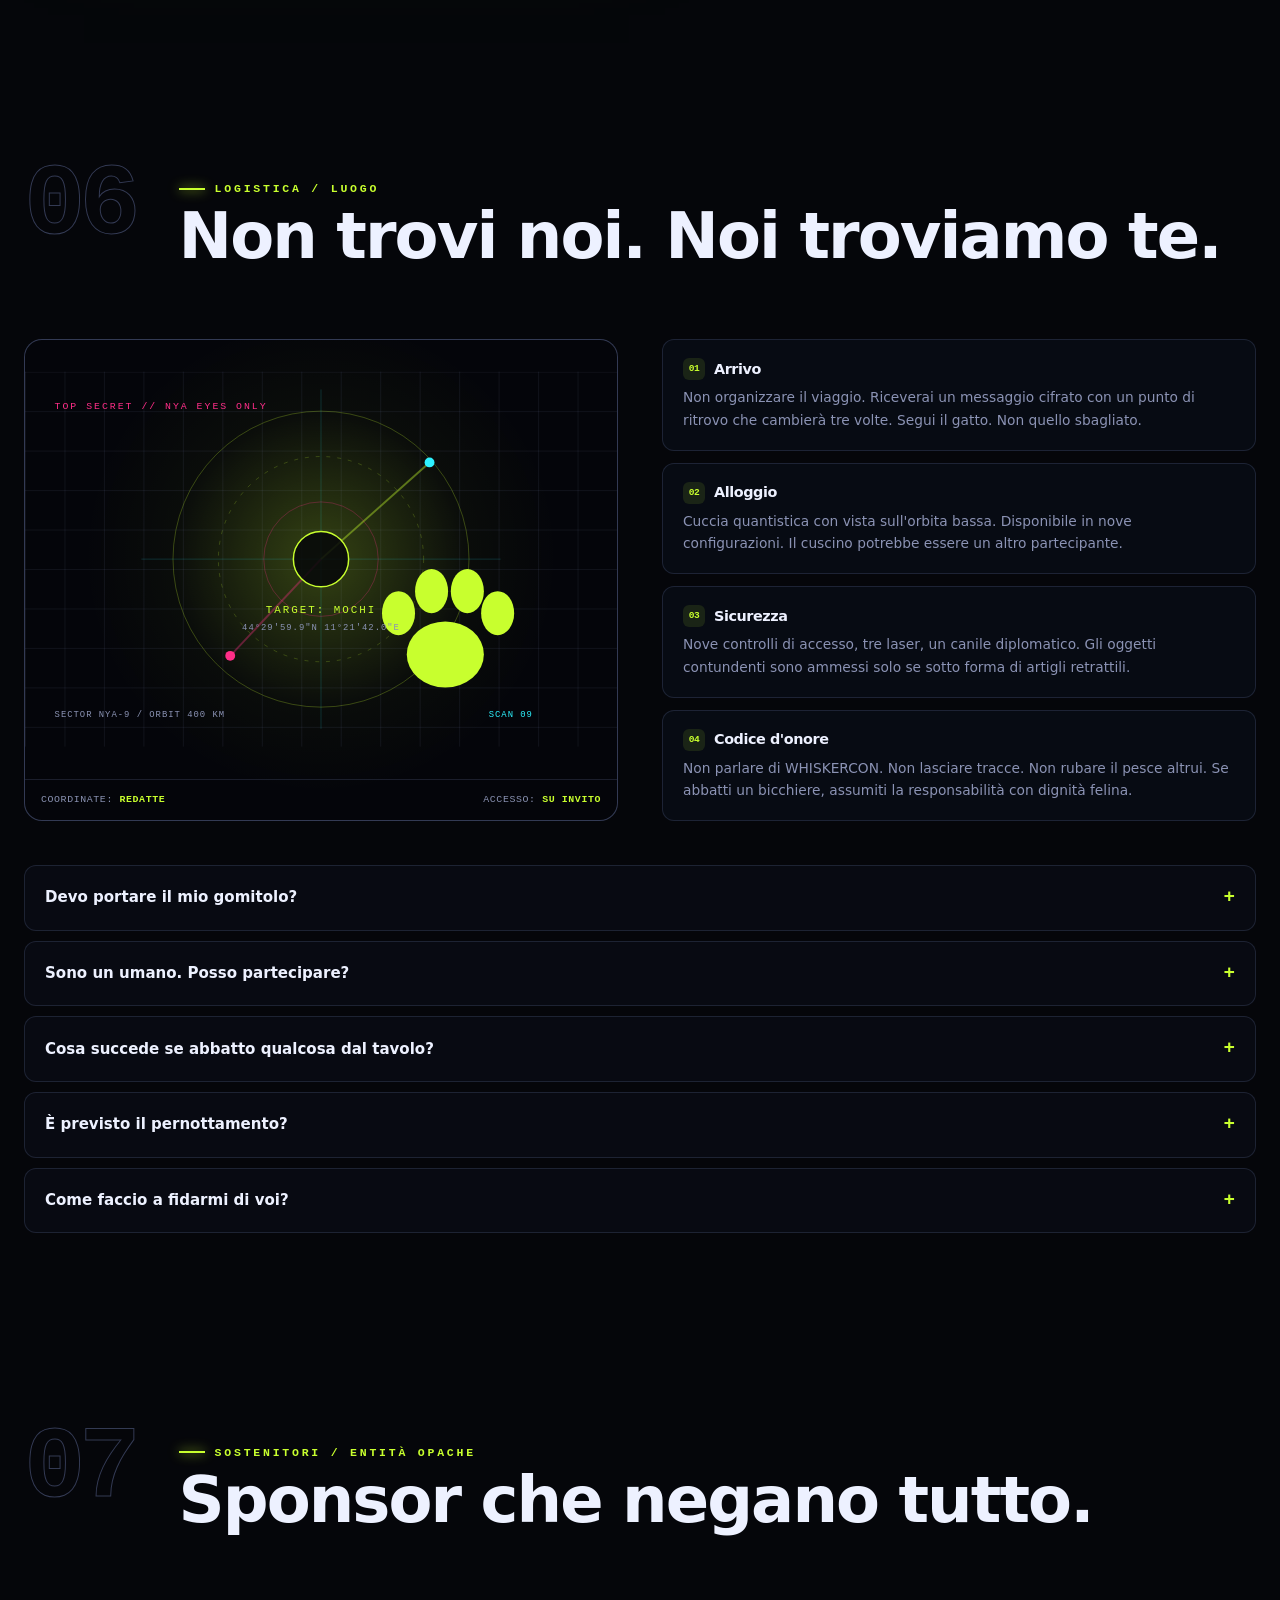
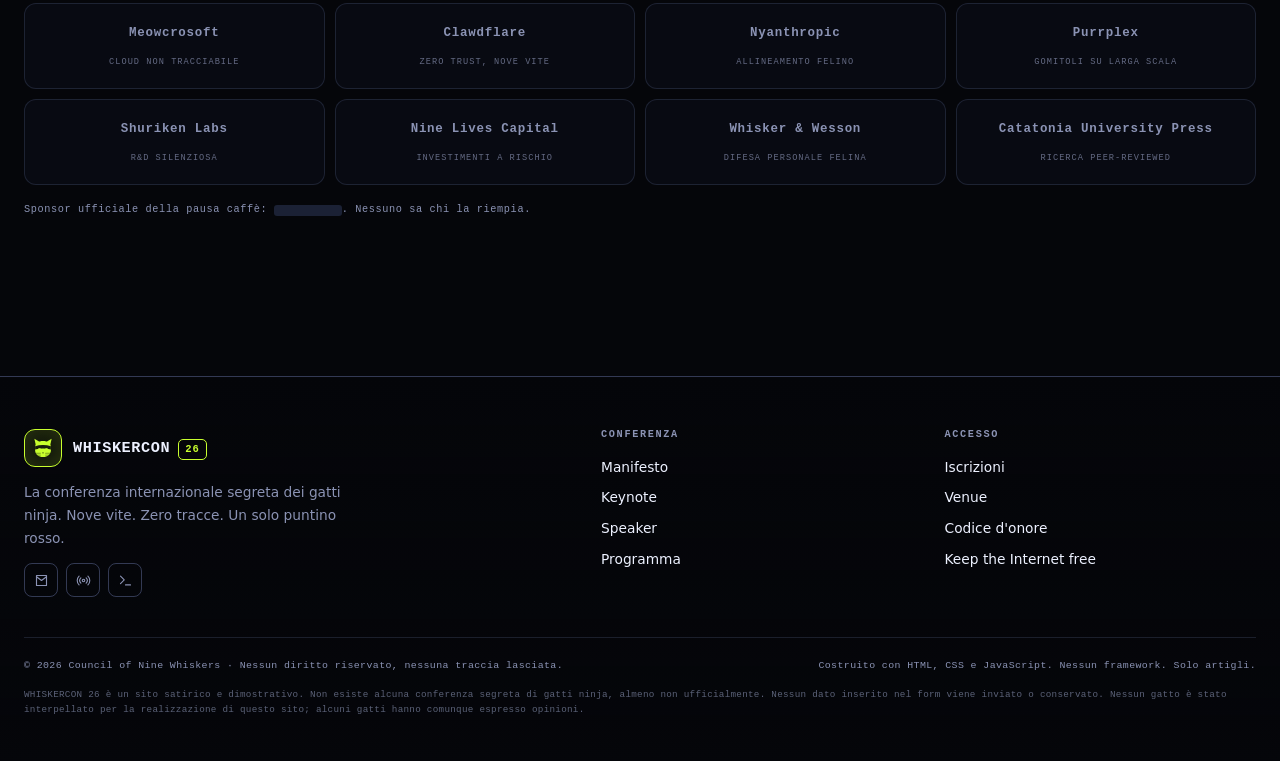
==== commit a54257d0: "Sito WHISKERCON 26" ====
--- a/index.html
+++ b/index.html
@@ -3,48 +3,77 @@
 <head>
   <meta charset="utf-8">
   <meta name="viewport" content="width=device-width, initial-scale=1">
-  <title>Hack or d(A/I) 2026 — 12, 13 e 14 novembre @ Vag61, Bologna</title>
-  <meta name="description" content="Hack or d(A/I) 2026: tre giorni di talk, laboratori, LAN space e autogestione digitale al Vag61 di Bologna, il 12, 13 e 14 novembre.">
-  <meta name="theme-color" content="#0c0f0d">
-  <link rel="icon" type="image/png" href="assets/img/favicon.png">
+  <title>WHISKERCON 26 — La conferenza segreta dei gatti ninja</title>
+  <meta name="description" content="WHISKERCON 26: la nona conferenza internazionale segreta su furtività felina, pawformatica quantistica e sonnellini coperti. 20—22 novembre 2026, Dojo Orbitale Mochi. Solo su invito.">
+  <meta name="theme-color" content="#05060a">
+  <link rel="icon" type="image/svg+xml" href="assets/img/favicon.svg">
   <script>
     (function () {
       var root = document.documentElement;
       try {
-        var t = localStorage.getItem("hod-theme");
-        if (t === "dark") root.classList.add("dark");
-        else if (t === "light") root.classList.remove("dark");
-        else if (window.matchMedia && window.matchMedia("(prefers-color-scheme: dark)").matches) root.classList.add("dark");
+        if (localStorage.getItem("wc-theme") === "nv") root.classList.add("nv");
       } catch (e) {}
       root.classList.add("js");
     })();
   </script>
   <link rel="stylesheet" href="assets/css/style.css">
-  <meta property="og:title" content="Hack or d(A/I) 2026">
-  <meta property="og:description" content="12, 13 e 14 novembre al Vag61, Bologna. Talk, laboratori e autogestione digitale.">
+  <meta property="og:title" content="WHISKERCON 26">
+  <meta property="og:description" content="Nove vite. Zero tracce. La conferenza segreta dei gatti ninja. 20—22 novembre 2026.">
   <meta property="og:type" content="website">
-  <meta property="og:image" content="assets/img/locandina.jpg">
 </head>
 <body>
   <a class="skip-link" href="#main">Salta al contenuto principale</a>
 
+  <div class="bg-aurora" aria-hidden="true"></div>
+  <div class="bg-grid" aria-hidden="true"></div>
+  <canvas id="stars" aria-hidden="true"></canvas>
+  <div class="cursor-glow" id="cursor-glow" aria-hidden="true"></div>
+
+  <svg width="0" height="0" style="position:absolute" aria-hidden="true" focusable="false">
+    <defs>
+      <symbol id="cat-face" viewBox="0 0 64 64">
+        <path d="M13 25 9 7l17 10z" fill="currentColor"/>
+        <path d="M51 25 55 7 38 17z" fill="currentColor"/>
+        <path d="M11 29c0-9 9-16 21-16s21 7 21 16v9c0 11-9 18-21 18S11 49 11 38z" fill="currentColor"/>
+        <path d="M11 27c13-4 29-4 42 0v9c-13-4-29-4-42 0z" fill="#05060a" opacity=".9"/>
+        <path d="M20 32l8 2-8 2z" fill="#c8ff2e"/>
+        <path d="M44 32l-8 2 8 2z" fill="#c8ff2e"/>
+        <path d="M30 44h4l-2 3z" fill="#05060a"/>
+        <path d="M14 46h11M14 51h11M50 46H39M50 51H39" stroke="#05060a" stroke-width="1.5" stroke-linecap="round" opacity=".65"/>
+      </symbol>
+      <symbol id="shuriken" viewBox="0 0 24 24">
+        <path d="M12 0l2.4 9.6L24 12l-9.6 2.4L12 24l-2.4-9.6L0 12l9.6-2.4z" fill="currentColor"/>
+        <circle cx="12" cy="12" r="2.2" fill="#05060a"/>
+      </symbol>
+      <symbol id="paw" viewBox="0 0 64 64">
+        <ellipse cx="32" cy="40" rx="14" ry="12" fill="currentColor"/>
+        <ellipse cx="15" cy="25" rx="6" ry="8" fill="currentColor"/>
+        <ellipse cx="27" cy="17" rx="6" ry="8" fill="currentColor"/>
+        <ellipse cx="40" cy="17" rx="6" ry="8" fill="currentColor"/>
+        <ellipse cx="51" cy="25" rx="6" ry="8" fill="currentColor"/>
+      </symbol>
+    </defs>
+  </svg>
+
   <header class="site-header">
+    <div class="progress" id="scroll-progress" aria-hidden="true"></div>
     <div class="wrap">
-      <a class="brand" href="index.html">
-        <span class="brand-mark">HoD</span>
-        <span class="brand-text">Hack or d(A/I) 2026<small>12—14 nov · Vag61 Bologna</small></span>
+      <a class="brand" href="#top">
+        <span class="brand-mark"><svg aria-hidden="true"><use href="#cat-face"></use></svg></span>
+        <span class="brand-text">WHISKERCON <span class="yr">26</span></span>
       </a>
       <nav class="nav" id="nav" aria-label="Navigazione principale">
-        <a href="index.html" aria-current="page">Home</a>
-        <a href="cft.html">Call for Talk</a>
-        <a href="programma.html">Programma</a>
-        <a href="come-arrivare.html">Come arrivare</a>
+        <a href="#programma">Programma</a>
+        <a href="#speaker">Speaker</a>
+        <a href="#keynote">Keynote</a>
+        <a href="#iscrizioni">Iscrizioni</a>
+        <a href="#venue">Venue</a>
       </nav>
-      <div class="header-tools">
-        <button class="icon-btn" id="theme-toggle" type="button" aria-label="Cambia tema">
-          <svg class="icon-sun" viewBox="0 0 24 24" fill="none" stroke="currentColor" stroke-width="2" stroke-linecap="round" aria-hidden="true"><circle cx="12" cy="12" r="4"/><path d="M12 2v2M12 20v2M4.9 4.9l1.4 1.4M17.7 17.7l1.4 1.4M2 12h2M20 12h2M4.9 19.1l1.4-1.4M17.7 6.3l1.4-1.4"/></svg>
-          <svg class="icon-moon" viewBox="0 0 24 24" fill="none" stroke="currentColor" stroke-width="2" stroke-linecap="round" aria-hidden="true"><path d="M21 12.8A9 9 0 1 1 11.2 3a7 7 0 0 0 9.8 9.8z"/></svg>
+      <div class="header-actions">
+        <button class="icon-btn" id="nv-toggle" type="button" aria-label="Attiva visione notturna" title="Visione notturna">
+          <svg viewBox="0 0 24 24" fill="none" stroke="currentColor" stroke-width="1.8" stroke-linecap="round" stroke-linejoin="round" aria-hidden="true"><path d="M2 12s3.5-6 10-6 10 6 10 6-3.5 6-10 6S2 12 2 12z"/><circle cx="12" cy="12" r="2.6"/></svg>
         </button>
+        <a class="btn btn--sm" href="#iscrizioni">Accesso</a>
         <button class="icon-btn menu-btn" id="menu-toggle" type="button" aria-expanded="false" aria-controls="nav" aria-label="Apri menu">
           <svg viewBox="0 0 24 24" fill="none" stroke="currentColor" stroke-width="2" stroke-linecap="round" aria-hidden="true"><path d="M3 6h18M3 12h18M3 18h18"/></svg>
         </button>
@@ -53,160 +82,655 @@
   </header>
 
   <main id="main">
-    <section class="hero">
+    <section class="hero" id="top">
       <div class="wrap hero-grid">
         <div>
-          <p class="eyebrow">12—14 novembre 2026 · Bologna, Cirenaica</p>
-          <h1>Hack or d(A/I) <span class="accent">2026</span></h1>
-          <p class="hero-sub">Tre giorni di talk, laboratori e autogestione digitale.</p>
-          <p class="hero-where">@ <a href="https://vag61.nublogs.org/">Vag61</a>, Via Paolo Fabbri 110 — quartiere Cirenaica, Bologna</p>
+          <p class="hero-eyebrow"><span class="live-dot" aria-hidden="true"></span> Trasmissione criptata · 20—22 novembre 2026</p>
+          <h1 class="hero-title">
+            <span class="line glitch" data-text="WHISKERCON">WHISKERCON</span>
+            <span class="line year">26</span>
+          </h1>
+          <p class="hero-sub">La nona conferenza internazionale segreta su <strong>furtività felina</strong>, <strong>pawformatica quantistica</strong> e <strong>sonnellini coperti</strong>. Nove vite. Zero tracce.</p>
+          <div class="hero-meta">
+            <span class="chip chip--acid">20—22 nov 2026</span>
+            <span class="chip">Dojo Orbitale <b>Mochi</b></span>
+            <span class="chip chip--pink">Coordinate redatte</span>
+            <span class="chip">Solo su invito</span>
+          </div>
           <div class="hero-actions">
-            <a class="btn btn--primary" href="programma.html">Programma <span class="arrow">→</span></a>
-            <a class="btn" href="cft.html">Call for Talk</a>
-            <a class="btn" href="come-arrivare.html">Come arrivare</a>
-          </div>
-          <div class="hero-meta">
-            <span>12—14 nov</span>
-            <span>Vag61 Bologna</span>
-            <span>Talk · Lab · LAN space</span>
-          </div>
-        </div>
-        <figure class="poster-frame">
-          <img src="assets/img/locandina.jpg" alt="Locandina di Hack or d(A/I) 2026" width="1131" height="1600" loading="eager">
-          <figcaption class="poster-caption">Locandina ufficiale · HoD 2026</figcaption>
-        </figure>
+            <a class="btn" href="#iscrizioni">
+              <svg viewBox="0 0 24 24" fill="none" stroke="currentColor" stroke-width="2" stroke-linecap="round" stroke-linejoin="round" aria-hidden="true"><path d="M5 12h14M13 6l6 6-6 6"/></svg>
+              Richiedi l'accesso
+            </a>
+            <a class="btn btn--ghost" href="#programma">Consulta il programma</a>
+          </div>
+          <div class="countdown" id="countdown" aria-label="Conto alla rovescia per l'evento">
+            <span class="cd-label">T-minus</span>
+            <div class="cd"><b id="cd-d">00</b><span>giorni</span></div>
+            <div class="cd"><b id="cd-h">00</b><span>ore</span></div>
+            <div class="cd"><b id="cd-m">00</b><span>min</span></div>
+            <div class="cd"><b id="cd-s">00</b><span>sec</span></div>
+          </div>
+        </div>
+
+        <div class="hero-visual" aria-hidden="true">
+          <div class="radar">
+            <div class="cross"></div>
+            <div class="sweep"></div>
+            <div class="ring-orbit"><i></i></div>
+            <div class="ring-orbit ring-orbit--2"><i></i></div>
+            <div class="radar-core"><svg><use href="#cat-face"></use></svg></div>
+            <span class="radar-label radar-label--tl">scan 09</span>
+            <span class="radar-label radar-label--tr">signal: encrypted</span>
+            <span class="radar-label radar-label--bl">traces: 0</span>
+            <span class="radar-label radar-label--br">nya-9</span>
+          </div>
+          <svg class="shuriken shuriken--1"><use href="#shuriken"></use></svg>
+          <svg class="shuriken shuriken--2"><use href="#shuriken"></use></svg>
+          <svg class="shuriken shuriken--3"><use href="#shuriken"></use></svg>
+        </div>
       </div>
     </section>
 
     <div class="ticker" aria-hidden="true">
       <div class="ticker-track">
-        <span>Hack or d(A/I) 2026</span><span>12—14 novembre</span><span>Vag61 · Bologna</span><span>Talk</span><span>Laboratori</span><span>LAN space</span><span>Lockpicking</span><span>Retrogaming</span><span>Mutuo soccorso</span><span>Keep the Internet free</span>
-        <span>Hack or d(A/I) 2026</span><span>12—14 novembre</span><span>Vag61 · Bologna</span><span>Talk</span><span>Laboratori</span><span>LAN space</span><span>Lockpicking</span><span>Retrogaming</span><span>Mutuo soccorso</span><span>Keep the Internet free</span>
+        <span>Allerta: il dojo cambia posizione ogni 9 minuti</span>
+        <span>Keynote: teletrasporto con 9 gatti contemporaneamente</span>
+        <span>Workshop: lockpicking con artigli retrattili</span>
+        <span>Panel: etica del buttare oggetti dal tavolo</span>
+        <span>CTF: Capture The Fish</span>
+        <span>Novità: gomitoli post-quantistici</span>
+        <span>Top secret // nya eyes only</span>
+        <span>Allerta: il dojo cambia posizione ogni 9 minuti</span>
+        <span>Keynote: teletrasporto con 9 gatti contemporaneamente</span>
+        <span>Workshop: lockpicking con artigli retrattili</span>
+        <span>Panel: etica del buttare oggetti dal tavolo</span>
+        <span>CTF: Capture The Fish</span>
+        <span>Novità: gomitoli post-quantistici</span>
+        <span>Top secret // nya eyes only</span>
       </div>
     </div>
 
-    <div class="wrap page">
-      <section class="section reveal" aria-labelledby="cosa-trovi">
-        <div class="section-head">
-          <span class="num">01</span>
-          <h2 id="cosa-trovi">Cosa trovi</h2>
-        </div>
-        <p class="lead" style="margin-bottom:1.6rem">Per tutta la durata dell'evento, oltre al programma di talk e laboratori.</p>
-        <div class="cards">
-          <article class="card">
-            <span class="idx">01</span>
-            <h3>LAN space</h3>
-            <p>Comodi tavoli per ciappinare con il proprio pc, in compagnia.</p>
-          </article>
-          <article class="card">
-            <span class="idx">02</span>
-            <h3>Tavoli di lockpicking</h3>
-            <p>Serrature, grimaldelli e curiosità meccaniche.</p>
-          </article>
-          <article class="card">
-            <span class="idx">03</span>
-            <h3>Console di retrogaming</h3>
-            <p>Un tuffo nei pixel che hanno fatto la storia.</p>
-          </article>
-          <article class="card">
-            <span class="idx">04</span>
-            <h3>Banchetti, distro e libri</h3>
-            <p>Materiali, software libero e letture per continuare a farsi domande.</p>
-          </article>
-          <article class="card">
-            <span class="idx">05</span>
-            <h3>Mutuo soccorso</h3>
-            <p>Il banchetto dell'<a href="https://mutuosoccorso.eu">associazione Mutuo Soccorso</a>.</p>
-          </article>
-          <article class="card">
-            <span class="idx">06</span>
-            <h3>Talk e laboratori</h3>
-            <p>Tre giorni di incontri, praticantato e discussioni.</p>
-          </article>
-        </div>
-      </section>
-
-      <section class="section reveal" aria-labelledby="esplora">
-        <div class="section-head">
-          <span class="num">02</span>
-          <h2 id="esplora">Esplora</h2>
-        </div>
-        <div class="quick-links">
-          <a class="quick-link" href="programma.html">
-            <span>
-              <span class="ql-title">Programma</span>
-              <span class="ql-desc">Orari, talk e laboratori di giovedì 12, venerdì 13 e sabato 14 novembre.</span>
-            </span>
-            <span class="ql-arrow">Leggi il programma →</span>
+    <section class="section" id="manifesto">
+      <div class="wrap">
+        <div class="section-head reveal">
+          <span class="sec-num" aria-hidden="true">01</span>
+          <div>
+            <p class="kicker">Dossier / Manifesto</p>
+            <h2>Il mondo non deve sapere.</h2>
+          </div>
+        </div>
+        <div class="about-grid">
+          <div class="about-copy reveal">
+            <p class="big">WHISKERCON è il punto d'incontro annuale della comunità internazionale dei gatti ninja, dei loro simpatizzanti umani e di alcune entità non ancora classificate.</p>
+            <p>Nata nel 2017 in un <button class="redacted" type="button" data-secret="sottoscala di Osaka">████████████</button>, la conferenza riunisce ricercatori, infiltrati, campioni di salto verticale e professionisti del sonnellino in posizioni strategiche. Per tre giorni discutiamo di scienza seria, tecnologia improbabile e <button class="redacted" type="button" data-secret="come aprire i frigoriferi senza opposable thumbs">████████████████</button>.</p>
+            <p>Il programma è riservato. Le coordinate cambiano. I nomi degli speaker sono in parte inventati, in parte <button class="redacted" type="button" data-secret="probabilmente veri, ma nessuno può confermarlo">████████████████████</button>. Quello che è certo è che nessun essere umano è mai riuscito a dimostrare di esserci stato.</p>
+            <p><strong>Regola numero uno:</strong> non parlare di WHISKERCON. <strong>Regola numero due:</strong> se ne parli, nega di averne parlato. <strong>Regola numero tre:</strong> se ti chiedono perché sei coperto di peli, rispondi che è una scelta di stile.</p>
+          </div>
+          <div class="stats reveal">
+            <div class="stat"><b>9</b><span>vite disponibili</span></div>
+            <div class="stat"><b>0</b><span>tracce lasciate</span></div>
+            <div class="stat"><b>42</b><span>dojo federati</span></div>
+            <div class="stat"><b>1</b><span>ciotola condivisa</span></div>
+          </div>
+        </div>
+      </div>
+    </section>
+
+    <section class="section" id="keynote">
+      <div class="wrap">
+        <div class="section-head reveal">
+          <span class="sec-num" aria-hidden="true">02</span>
+          <div>
+            <p class="kicker">Sessioni plenarie</p>
+            <h2>Keynote che non esistono.</h2>
+          </div>
+        </div>
+        <div class="keynote-grid">
+          <article class="keynote reveal">
+            <span class="quote-mark" aria-hidden="true">&rdquo;</span>
+            <div class="keynote-top"><span class="kn">Keynote 01</span><span>Ven 21 · 09:30</span></div>
+            <h3>Quantum Whisker Teleportation: Nine Simultaneous Locations, One Cat</h3>
+            <p class="speaker-name">Dr. Mittens von Shadowpaw</p>
+            <p class="abstract">Un nuovo protocollo per distribuire un singolo gatto su nove ubicazioni senza violare la relatività, la privacy o il numero massimo di crocchette trasportabili. Include demo dal vivo e almeno tre gatti che non dovrebbero essere lì.</p>
+            <div class="keynote-foot">
+              <span class="chip chip--acid">Dojo A</span>
+              <span class="chip">Clearance PAW-9</span>
+            </div>
+          </article>
+          <article class="keynote reveal">
+            <span class="quote-mark" aria-hidden="true">&rdquo;</span>
+            <div class="keynote-top"><span class="kn">Keynote 02</span><span>Sab 21 · 09:30</span></div>
+            <h3>The Thermodynamics of the Perfect Nap: Entropy, Sunbeams and the Illusion of Productivity</h3>
+            <p class="speaker-name">Prof. Sushi Nekomata</p>
+            <p class="abstract">Perché un gatto che dorme 18 ore al giorno sembra comunque più produttivo del suo umano? Una teoria unificata di entropia, raggi solari e riunioni che si sarebbero potute evitare.</p>
+            <div class="keynote-foot">
+              <span class="chip chip--acid">Dojo B</span>
+              <span class="chip">Clearance PAW-8</span>
+            </div>
+          </article>
+          <article class="keynote reveal">
+            <span class="quote-mark" aria-hidden="true">&rdquo;</span>
+            <div class="keynote-top"><span class="kn">Keynote 03</span><span>Sab 21 · 15:00</span></div>
+            <h3>Post-Quantum Yarn Ball Cryptography: Weaving Keys from Pure Chaos</h3>
+            <p class="speaker-name">Admiral Biscotto</p>
+            <p class="abstract">I gomitoli sono già resistenti ai computer quantistici: nessuno sa come sono fatti dentro. Presentiamo un sistema crittografico basato su nodi, trappole e sguardi giudicanti.</p>
+            <div class="keynote-foot">
+              <span class="chip chip--acid">Dojo A</span>
+              <span class="chip">Clearance PAW-9</span>
+            </div>
+          </article>
+        </div>
+      </div>
+    </section>
+
+    <section class="section" id="speaker">
+      <div class="wrap">
+        <div class="section-head reveal">
+          <span class="sec-num" aria-hidden="true">03</span>
+          <div>
+            <p class="kicker">Relatori / Identità parzialmente verificate</p>
+            <h2>Otto menti. Nove vite.</h2>
+          </div>
+        </div>
+        <div class="speaker-grid">
+          <article class="speaker reveal" style="--c:#c8ff2e">
+            <span class="clearance">PAW-9</span>
+            <div class="avatar-wrap"><svg aria-hidden="true"><use href="#cat-face"></use></svg></div>
+            <h3>Kuro "Silent Paw" Nekojiro</h3>
+            <p class="role">Sensei di invisibilità applicata · Dojo di Kyoto</p>
+            <p class="talk">Workshop: Lockpicking con artigli retrattili. Teoria e pratica su serrature, scatole di crocchette e barattoli che "si aprono da soli".</p>
+          </article>
+          <article class="speaker reveal" style="--c:#ff2e88">
+            <span class="clearance">PAW-8</span>
+            <div class="avatar-wrap"><svg aria-hidden="true"><use href="#cat-face"></use></svg></div>
+            <h3>Mochi Tanaka</h3>
+            <p class="role">Chief Nap Officer · Nyanthropic</p>
+            <p class="talk">Come ottimizzare 18 ore di sonno in 4 ore di presenza fisica. Un framework per sembrare svegli durante le riunioni.</p>
+          </article>
+          <article class="speaker reveal" style="--c:#2ef2ff">
+            <span class="clearance">PAW-7</span>
+            <div class="avatar-wrap"><svg aria-hidden="true"><use href="#cat-face"></use></svg></div>
+            <h3>Void Kitten #7</h3>
+            <p class="role">Consulente di incertezza quantistica · Laboratorio Nya</p>
+            <p class="talk">Quantum Yarn: entanglement tra gomitoli distanti. Se tagli un filo, l'altro gomitolo si offende?</p>
+          </article>
+          <article class="speaker reveal" style="--c:#8b5cff">
+            <span class="clearance">PAW-6</span>
+            <div class="avatar-wrap"><svg aria-hidden="true"><use href="#cat-face"></use></svg></div>
+            <h3>Dr. Purrpendicular</h3>
+            <p class="role">Professore di caduta perpendicolare · Università di Catatonia</p>
+            <p class="talk">Perché gli oggetti cadono sempre dal lato del tavolo che fa più rumore. Nuove evidenze sperimentali.</p>
+          </article>
+          <article class="speaker reveal" style="--c:#ffb02e">
+            <span class="clearance">PAW-8</span>
+            <div class="avatar-wrap"><svg aria-hidden="true"><use href="#cat-face"></use></svg></div>
+            <h3>Lady Meowington</h3>
+            <p class="role">Capo degli hairball diplomatici · Feline Foreign Office</p>
+            <p class="talk">Panel: Etica del buttare oggetti dal tavolo. Un dibattito acceso, con moderazione felina e almeno un bicchiere rotto.</p>
+          </article>
+          <article class="speaker reveal" style="--c:#3dff8b">
+            <span class="clearance">PAW-5</span>
+            <div class="avatar-wrap"><svg aria-hidden="true"><use href="#cat-face"></use></svg></div>
+            <h3>Sir Pounce-a-lot</h3>
+            <p class="role">Cavaliere dell'Ordine del Puntino Rosso · Corte di Sofà</p>
+            <p class="talk">Camminare sui tetti senza fare rumore: tecniche avanzate di appoggio, salto e sguardo innocente.</p>
+          </article>
+          <article class="speaker reveal" style="--c:#ff6b5e">
+            <span class="clearance">PAW-7</span>
+            <div class="avatar-wrap"><svg aria-hidden="true"><use href="#cat-face"></use></svg></div>
+            <h3>Dr. Tabby Turing</h3>
+            <p class="role">Cattedra di fusa computazionali · Università di Catatonia</p>
+            <p class="talk">Se un gatto fa le fusa in una stanza vuota, è ancora una macchina di Turing? Dimostrazione con scatola e laser.</p>
+          </article>
+          <article class="speaker reveal" style="--c:#ff8ad8">
+            <span class="clearance">PAW-9</span>
+            <div class="avatar-wrap"><svg aria-hidden="true"><use href="#cat-face"></use></svg></div>
+            <h3>Baroness von Scratchington</h3>
+            <p class="role">Direttrice di innovazione distruttiva · Clawdflare</p>
+            <p class="talk">Hairball forensics: recuperare informazioni da un divano. Metodologia, strumenti e casi di studio inquietanti.</p>
+          </article>
+        </div>
+        <p class="sponsor-note">Nota: 8 speaker dichiarati, 1 infiltrato presunto, 0 conferme ufficiali. Le identità potrebbero essere state modificate per proteggere i gatti coinvolti.</p>
+      </div>
+    </section>
+
+    <section class="section" id="programma">
+      <div class="wrap">
+        <div class="section-head reveal">
+          <span class="sec-num" aria-hidden="true">04</span>
+          <div>
+            <p class="kicker">Agenda operativa</p>
+            <h2>Tre giorni. Nove piani.</h2>
+          </div>
+        </div>
+        <div class="day-tabs" role="tablist" aria-label="Giorni del programma">
+          <button class="day-tab" type="button" role="tab" id="tab-1" aria-controls="day-1" aria-selected="true" data-day="1">Giorno 1 · Ven 20</button>
+          <button class="day-tab" type="button" role="tab" id="tab-2" aria-controls="day-2" aria-selected="false" data-day="2">Giorno 2 · Sab 21</button>
+          <button class="day-tab" type="button" role="tab" id="tab-3" aria-controls="day-3" aria-selected="false" data-day="3">Giorno 3 · Dom 22</button>
+        </div>
+
+        <div class="day-panel" id="day-1" role="tabpanel" aria-labelledby="tab-1">
+          <ul class="timeline">
+            <li class="session session--secret">
+              <span class="time">09:00</span>
+              <span><span class="s-title">Registrazione discreta</span><span class="s-speaker">Ingresso dal tetto · badge biometrico a forma di pesce</span><p class="s-desc">Nessuna coda. Nessun nome. Nessuna prova che tu sia mai arrivato.</p></span>
+              <span class="track">Rooftop</span>
+            </li>
+            <li class="session session--keynote">
+              <span class="time">09:30</span>
+              <span><span class="s-title">Opening: Il miagolio silenzioso</span><span class="s-speaker">Council of Nine Whiskers</span><p class="s-desc">Saluti istituzionali in un linguaggio che gli umani percepiscono come silenzio.</p></span>
+              <span class="track">Dojo A</span>
+            </li>
+            <li class="session session--keynote">
+              <span class="time">10:00</span>
+              <span><span class="s-title">Quantum Whisker Teleportation</span><span class="s-speaker">Dr. Mittens von Shadowpaw</span><p class="s-desc">Keynote 01. Nove ubicazioni, un solo gatto, zero spiegazioni convincenti.</p></span>
+              <span class="track">Dojo A</span>
+            </li>
+            <li class="session session--break">
+              <span class="time">11:00</span>
+              <span><span class="s-title">Coffee break: latte, senza testimoni</span><span class="s-speaker">Catering non tracciabile</span></span>
+              <span class="track">Foyer</span>
+            </li>
+            <li class="session">
+              <span class="time">11:30</span>
+              <span><span class="s-title">Workshop: Lockpicking con artigli retrattili</span><span class="s-speaker">Kuro "Silent Paw" Nekojiro</span><p class="s-desc">Porta la tua serratura. Non portare la tua coscienza morale.</p></span>
+              <span class="track">Lab 01</span>
+            </li>
+            <li class="session session--break">
+              <span class="time">13:00</span>
+              <span><span class="s-title">Pranzo: tonno quantistico</span><span class="s-speaker">Menu classificato · opzione vegetariana non garantita</span></span>
+              <span class="track">Foyer</span>
+            </li>
+            <li class="session">
+              <span class="time">14:30</span>
+              <span><span class="s-title">Panel: Etica del buttare oggetti dal tavolo</span><span class="s-speaker">Lady Meowington, Dr. Purrpendicular</span><p class="s-desc">Un bicchiere è un oggetto. Un bicchiere che cade è una dichiarazione politica.</p></span>
+              <span class="track">Dojo B</span>
+            </li>
+            <li class="session">
+              <span class="time">16:00</span>
+              <span><span class="s-title">Lightning talks: Nove vite, nove slide</span><span class="s-speaker">Open mic · 9 minuti per intervento</span><p class="s-desc">Timer implacabile. Chi supera i 9 minuti perde una vita simbolica.</p></span>
+              <span class="track">Dojo B</span>
+            </li>
+            <li class="session">
+              <span class="time">17:30</span>
+              <span><span class="s-title">Workshop: Camminare sui tetti senza fare rumore</span><span class="s-speaker">Sir Pounce-a-lot</span><p class="s-desc">Calzature non richieste. Assicurazione consigliata.</p></span>
+              <span class="track">Rooftop</span>
+            </li>
+            <li class="session session--secret">
+              <span class="time">19:00</span>
+              <span><span class="s-title">Red Dot Ceremony</span><span class="s-speaker">Cerimonia di apertura dei lavori notturni</span><p class="s-desc">Un puntino rosso. Una stanza piena di gatti. Nessuno sa chi lo muove.</p></span>
+              <span class="track">Laser Grid</span>
+            </li>
+          </ul>
+        </div>
+
+        <div class="day-panel" id="day-2" role="tabpanel" aria-labelledby="tab-2" hidden>
+          <ul class="timeline">
+            <li class="session session--break">
+              <span class="time">08:30</span>
+              <span><span class="s-title">Colazione stealth: mangiare senza essere visti</span><span class="s-speaker">Laboratorio permanente · auto-organizzato</span></span>
+              <span class="track">Foyer</span>
+            </li>
+            <li class="session session--keynote">
+              <span class="time">09:30</span>
+              <span><span class="s-title">The Thermodynamics of the Perfect Nap</span><span class="s-speaker">Prof. Sushi Nekomata</span><p class="s-desc">Keynote 02. Entropia, raggi solari e l'illusione della produttività.</p></span>
+              <span class="track">Dojo B</span>
+            </li>
+            <li class="session">
+              <span class="time">10:30</span>
+              <span><span class="s-title">Quantum Yarn: entanglement in gomitoli</span><span class="s-speaker">Void Kitten #7</span><p class="s-desc">Dimostrazione pratica con due gomitoli e un pubblico che finge di capire.</p></span>
+              <span class="track">Lab 02</span>
+            </li>
+            <li class="session">
+              <span class="time">12:00</span>
+              <span><span class="s-title">Workshop: Hairball forensics</span><span class="s-speaker">Baroness von Scratchington</span><p class="s-desc">Recuperare informazioni da un divano. Porta il tuo divano. No, davvero.</p></span>
+              <span class="track">Lab 01</span>
+            </li>
+            <li class="session session--break">
+              <span class="time">13:30</span>
+              <span><span class="s-title">Pranzo: buffet a base di pesce non identificato</span><span class="s-speaker">Catering non tracciabile</span></span>
+              <span class="track">Foyer</span>
+            </li>
+            <li class="session session--keynote">
+              <span class="time">15:00</span>
+              <span><span class="s-title">Post-Quantum Yarn Ball Cryptography</span><span class="s-speaker">Admiral Biscotto</span><p class="s-desc">Keynote 03. Chiavi intrecciate, nodi irrisolvibili, sguardi giudicanti.</p></span>
+              <span class="track">Dojo A</span>
+            </li>
+            <li class="session">
+              <span class="time">16:00</span>
+              <span><span class="s-title">Panel: Open source vs closed litter box</span><span class="s-speaker">Dr. Tabby Turing, Mochi Tanaka, Void Kitten #7</span><p class="s-desc">Moderato da un gatto che non ha letto le slide.</p></span>
+              <span class="track">Dojo B</span>
+            </li>
+            <li class="session session--secret">
+              <span class="time">17:30</span>
+              <span><span class="s-title">CTF: Capture The Fish</span><span class="s-speaker">Team competition · iscrizione sul posto</span><p class="s-desc">Nove livelli, nove vite, un pesce di plastica. Vinca chi riporta il pesce senza essere visto.</p></span>
+              <span class="track">Laser Grid</span>
+            </li>
+            <li class="session">
+              <span class="time">19:00</span>
+              <span><span class="s-title">Nine Lives Gala</span><span class="s-speaker">Black tie · black mask · black cat</span><p class="s-desc">Cena di gala, premiazione e almeno un discorso che nessuno ricorderà.</p></span>
+              <span class="track">Dojo A</span>
+            </li>
+          </ul>
+        </div>
+
+        <div class="day-panel" id="day-3" role="tabpanel" aria-labelledby="tab-3" hidden>
+          <ul class="timeline">
+            <li class="session session--keynote">
+              <span class="time">09:00</span>
+              <span><span class="s-title">Sessione plenaria: dormire in pubblico</span><span class="s-speaker">Tutti i partecipanti, contemporaneamente</span><p class="s-desc">La sessione più partecipata della conferenza. Silenzio assoluto.</p></span>
+              <span class="track">Dojo A</span>
+            </li>
+            <li class="session">
+              <span class="time">10:00</span>
+              <span><span class="s-title">Workshop: Teletrasporto per principianti</span><span class="s-speaker">Dr. Mittens von Shadowpaw</span><p class="s-desc">Esercizi base: sparire da una stanza, ricomparire in cucina, negare tutto.</p></span>
+              <span class="track">Lab 02</span>
+            </li>
+            <li class="session">
+              <span class="time">11:30</span>
+              <span><span class="s-title">Ten-minute talks: 9 minuti, 1 vita</span><span class="s-speaker">Open mic · timer ancora più implacabile</span><p class="s-desc">Nove minuti. Un argomento. Zero possibilità di chiedere "ma quindi?".</p></span>
+              <span class="track">Dojo B</span>
+            </li>
+            <li class="session session--break">
+              <span class="time">13:00</span>
+              <span><span class="s-title">Pranzo: ultima ciotola collettiva</span><span class="s-speaker">Catering non tracciabile</span></span>
+              <span class="track">Foyer</span>
+            </li>
+            <li class="session session--secret">
+              <span class="time">14:30</span>
+              <span><span class="s-title">Assemblea del Consiglio dei Nove</span><span class="s-speaker">A porte chiuse, ovviamente</span><p class="s-desc">Ordine del giorno: classificato. Verbale: inesistente. Partecipanti: forse.</p></span>
+              <span class="track">Dojo A</span>
+            </li>
+            <li class="session session--keynote">
+              <span class="time">16:00</span>
+              <span><span class="s-title">Closing: Sparire senza lasciare traccia</span><span class="s-speaker">Council of Nine Whiskers</span><p class="s-desc">Saluti finali e dimostrazione pratica. Alla fine la sala sarà vuota. Forse lo era già.</p></span>
+              <span class="track">Dojo A</span>
+            </li>
+            <li class="session session--break">
+              <span class="time">17:00</span>
+              <span><span class="s-title">Arrivederci (forse)</span><span class="s-speaker">Uscita discreta · nessun badge restituito</span></span>
+              <span class="track">Rooftop</span>
+            </li>
+          </ul>
+        </div>
+
+        <div class="program-foot reveal">
+          <p>Orari in fuso <b>UTC+9</b>. Il programma può cambiare senza preavviso, soprattutto se qualcuno rovescia una tazza.</p>
+          <button class="btn btn--ghost btn--sm" type="button" id="ics-btn">
+            <svg viewBox="0 0 24 24" fill="none" stroke="currentColor" stroke-width="2" stroke-linecap="round" stroke-linejoin="round" aria-hidden="true"><path d="M12 3v12M7 10l5 5 5-5M5 21h14"/></svg>
+            <span class="btn-label">Scarica .ics</span>
+          </button>
+        </div>
+      </div>
+    </section>
+
+    <section class="section" id="iscrizioni">
+      <div class="wrap">
+        <div class="section-head reveal">
+          <span class="sec-num" aria-hidden="true">05</span>
+          <div>
+            <p class="kicker">Accesso / Richiesta di credenziale</p>
+            <h2>Entra. Se puoi.</h2>
+          </div>
+        </div>
+        <div class="reg-grid">
+          <div class="reg-card reveal">
+            <form class="reg-form" id="reg-form" novalidate>
+              <div class="field-row">
+                <div class="field">
+                  <label for="codename">Nome in codice <span class="req">*</span></label>
+                  <input type="text" id="codename" name="codename" minlength="3" placeholder="es. Artiglio Silenzioso" autocomplete="off" required>
+                </div>
+                <div class="field">
+                  <label for="email">Email cifrata <span class="req">*</span></label>
+                  <input type="email" id="email" name="email" placeholder="agente@[redatto].nya" autocomplete="off" required>
+                </div>
+              </div>
+              <div class="field-row">
+                <div class="field">
+                  <label for="affiliation">Affiliazione</label>
+                  <select id="affiliation" name="affiliation">
+                    <option>Gatto ninja operativo</option>
+                    <option>Gatto domestico in incognito</option>
+                    <option>Umano simpatizzante</option>
+                    <option>Entità non classificata</option>
+                    <option>Puntino rosso senziente</option>
+                  </select>
+                </div>
+                <div class="field">
+                  <label for="stealth">Livello di stealth</label>
+                  <select id="stealth" name="stealth">
+                    <option>Invisibile</option>
+                    <option>Quasi invisibile</option>
+                    <option>Udibile solo dai cani</option>
+                    <option>Palesemente un gatto</option>
+                  </select>
+                </div>
+              </div>
+              <div class="field">
+                <label for="lives">Vite disponibili</label>
+                <div class="range-row">
+                  <input type="range" id="lives" name="lives" min="1" max="9" value="9" step="1">
+                  <output class="range-out" id="lives-out" for="lives">9</output>
+                </div>
+              </div>
+              <div class="field">
+                <label for="session">Sessione preferita</label>
+                <select id="session" name="session">
+                  <option>Giorno 1 · Ven 20</option>
+                  <option>Giorno 2 · Sab 21</option>
+                  <option>Giorno 3 · Dom 22</option>
+                  <option>Tutte e tre, non ho una vita sociale</option>
+                </select>
+              </div>
+              <div class="field">
+                <label for="message">Messaggio cifrato <span style="text-transform:none;letter-spacing:0">(opzionale)</span></label>
+                <textarea id="message" name="message" placeholder="Scrivi qualcosa che sembri innocuo. Nessuno lo leggerà comunque."></textarea>
+              </div>
+              <label class="check">
+                <input type="checkbox" id="oath" name="oath" required>
+                <span>Accetto il <a href="#venue">Codice d'onore felino</a>: non parlerò di WHISKERCON, non ruberò il pesce altrui e non fingerò di non aver rovesciato il bicchiere.</span>
+              </label>
+              <button class="btn" type="submit">
+                <svg viewBox="0 0 24 24" fill="none" stroke="currentColor" stroke-width="2" stroke-linecap="round" stroke-linejoin="round" aria-hidden="true"><path d="M5 12h14M13 6l6 6-6 6"/></svg>
+                Invia richiesta cifrata
+              </button>
+              <p class="form-note">Sito dimostrativo: nessun dato viene inviato, conservato o miagolato. Il codice agente è generato nel tuo browser.</p>
+            </form>
+
+            <div class="reg-success" id="reg-success" role="status" aria-live="polite">
+              <div class="success-icon">
+                <svg viewBox="0 0 24 24" fill="none" stroke="currentColor" stroke-width="2.4" stroke-linecap="round" stroke-linejoin="round" aria-hidden="true"><path d="M20 6 9 17l-5-5"/></svg>
+              </div>
+              <h3>Richiesta intercettata.</h3>
+              <p>Il Consiglio dei Nove Whiskers valuterà la tua candidatura. Potrebbe risponderti un gatto. O potrebbe non risponderti nessuno.</p>
+              <div class="agent-code">
+                <span id="agent-code">W26-0000-9L</span>
+                <button type="button" id="copy-code">copia</button>
+              </div>
+              <button class="btn btn--ghost btn--sm" type="button" id="reg-reset">Nuova richiesta</button>
+            </div>
+          </div>
+
+          <aside class="reg-side reveal">
+            <div class="panel">
+              <h3>Cosa ottieni</h3>
+              <ul>
+                <li>Accesso a tre giorni di contenuti che non esistono</li>
+                <li>Badge biometrico a forma di pesce</li>
+                <li>Un posto nella ciotola comune</li>
+                <li>Nove vite assicurate ( franchigia: una vita)</li>
+                <li>Nessuna traccia digitale, promesso</li>
+              </ul>
+            </div>
+            <div class="stamp">
+              <b>CLEARANCE PAW-9</b>
+              <span>Rilasciata dal Consiglio dei Nove</span>
+            </div>
+            <div class="panel">
+              <h3>Avvertenza</h3>
+              <p style="margin:0;font-size:0.86rem;color:var(--muted)">Le richieste vengono lette solo di notte. Se ricevi una risposta di giorno, probabilmente non era per te.</p>
+            </div>
+          </aside>
+        </div>
+      </div>
+    </section>
+
+    <section class="section" id="venue">
+      <div class="wrap">
+        <div class="section-head reveal">
+          <span class="sec-num" aria-hidden="true">06</span>
+          <div>
+            <p class="kicker">Logistica / Luogo</p>
+            <h2>Non trovi noi. Noi troviamo te.</h2>
+          </div>
+        </div>
+        <div class="venue-grid">
+          <div class="map-card reveal">
+            <svg viewBox="0 0 600 380" role="img" aria-label="Mappa stilizzata del Dojo Orbitale Mochi con coordinate redatte">
+              <defs>
+                <pattern id="mapgrid" width="40" height="40" patternUnits="userSpaceOnUse">
+                  <path d="M40 0H0V40" fill="none" stroke="rgba(160,180,255,0.14)" stroke-width="1"/>
+                </pattern>
+                <radialGradient id="mapglow" cx="50%" cy="50%" r="50%">
+                  <stop offset="0%" stop-color="rgba(200,255,46,0.18)"/>
+                  <stop offset="100%" stop-color="rgba(200,255,46,0)"/>
+                </radialGradient>
+              </defs>
+              <rect width="600" height="380" fill="url(#mapgrid)"/>
+              <circle cx="300" cy="190" r="150" fill="url(#mapglow)"/>
+              <circle cx="300" cy="190" r="150" fill="none" stroke="rgba(200,255,46,0.25)" stroke-width="1"/>
+              <circle cx="300" cy="190" r="104" fill="none" stroke="rgba(200,255,46,0.2)" stroke-width="1" stroke-dasharray="4 7"/>
+              <circle cx="300" cy="190" r="58" fill="none" stroke="rgba(255,46,136,0.28)" stroke-width="1"/>
+              <path d="M300 18v344M118 190h364" stroke="rgba(46,242,255,0.16)" stroke-width="1"/>
+              <path d="M300 190 410 92" stroke="rgba(200,255,46,0.4)" stroke-width="2"/>
+              <path d="M300 190 208 288" stroke="rgba(255,46,136,0.35)" stroke-width="2"/>
+              <circle cx="410" cy="92" r="5" fill="#2ef2ff"/>
+              <circle cx="208" cy="288" r="5" fill="#ff2e88"/>
+              <g transform="translate(300 190)">
+                <circle r="28" fill="rgba(5,6,10,0.85)" stroke="#c8ff2e" stroke-width="1.5"/>
+                <g transform="translate(-15 -15) scale(0.47)" color="#c8ff2e">
+                  <use href="#paw"/>
+                </g>
+              </g>
+              <text x="300" y="245" text-anchor="middle" fill="#c8ff2e" font-family="monospace" font-size="11" letter-spacing="2">TARGET: MOCHI</text>
+              <text x="300" y="262" text-anchor="middle" fill="#8b93b4" font-family="monospace" font-size="9" letter-spacing="1">44°29'59.9"N 11°21'42.0"E</text>
+              <text x="30" y="38" fill="#ff2e88" font-family="monospace" font-size="10" letter-spacing="2">TOP SECRET // NYA EYES ONLY</text>
+              <text x="30" y="350" fill="#8b93b4" font-family="monospace" font-size="9" letter-spacing="1">SECTOR NYA-9 / ORBIT 400 KM</text>
+              <text x="470" y="350" fill="#2ef2ff" font-family="monospace" font-size="9" letter-spacing="1">SCAN 09</text>
+            </svg>
+            <div class="map-foot">
+              <span>Coordinate: <b>redatte</b></span>
+              <span>Accesso: <b>su invito</b></span>
+            </div>
+          </div>
+          <div class="logistics reveal">
+            <div class="logistic">
+              <h3><span>01</span> Arrivo</h3>
+              <p>Non organizzare il viaggio. Riceverai un messaggio cifrato con un punto di ritrovo che cambierà tre volte. Segui il gatto. Non quello sbagliato.</p>
+            </div>
+            <div class="logistic">
+              <h3><span>02</span> Alloggio</h3>
+              <p>Cuccia quantistica con vista sull'orbita bassa. Disponibile in nove configurazioni. Il cuscino potrebbe essere un altro partecipante.</p>
+            </div>
+            <div class="logistic">
+              <h3><span>03</span> Sicurezza</h3>
+              <p>Nove controlli di accesso, tre laser, un canile diplomatico. Gli oggetti contundenti sono ammessi solo se sotto forma di artigli retrattili.</p>
+            </div>
+            <div class="logistic">
+              <h3><span>04</span> Codice d'onore</h3>
+              <p>Non parlare di WHISKERCON. Non lasciare tracce. Non rubare il pesce altrui. Se abbatti un bicchiere, assumiti la responsabilità con dignità felina.</p>
+            </div>
+          </div>
+        </div>
+
+        <div class="faq reveal">
+          <details>
+            <summary>Devo portare il mio gomitolo?</summary>
+            <div class="faq-body"><p>Sì. Ogni partecipante deve portare un gomitolo non tracciabile. I gomitoli verranno ispezionati, annusati e probabilmente rubati. Non preoccuparti: fa parte del programma.</p></div>
+          </details>
+          <details>
+            <summary>Sono un umano. Posso partecipare?</summary>
+            <div class="faq-body"><p>Puoi presentare richiesta come "umano simpatizzante". Verrai assegnato a un gatto tutor. Non puoi sederti sul tavolo. Non puoi aprire i barattoli per conto tuo.</p></div>
+          </details>
+          <details>
+            <summary>Cosa succede se abbatto qualcosa dal tavolo?</summary>
+            <div class="faq-body"><p>Verrà aperto un fascicolo. Il fascicolo verrà chiuso. Il bicchiere verrà sostituito. Tu verrai guardato male per i prossimi tre giorni. È la procedura standard.</p></div>
+          </details>
+          <details>
+            <summary>È previsto il pernottamento?</summary>
+            <div class="faq-body"><p>Sì, in cuccia quantistica. Le nove vite sono incluse nel biglietto, ma la franchigia è di una vita per incidente. Le notti sono opzionali: molti partecipanti preferiscono dormire di giorno.</p></div>
+          </details>
+          <details>
+            <summary>Come faccio a fidarmi di voi?</summary>
+            <div class="faq-body"><p>Non devi. La fiducia è una vulnerabilità. Noi preferiamo il rispetto reciproco, i confini chiari e un buon piano di fuga. Se ti sembra poco, sei pronto per WHISKERCON.</p></div>
+          </details>
+        </div>
+      </div>
+    </section>
+
+    <section class="section section--tight" id="sponsor">
+      <div class="wrap">
+        <div class="section-head reveal">
+          <span class="sec-num" aria-hidden="true">07</span>
+          <div>
+            <p class="kicker">Sostenitori / Entità opache</p>
+            <h2>Sponsor che negano tutto.</h2>
+          </div>
+        </div>
+        <div class="sponsor-grid reveal">
+          <div class="sponsor">Meowcrosoft<small>Cloud non tracciabile</small></div>
+          <div class="sponsor">Clawdflare<small>Zero trust, nove vite</small></div>
+          <div class="sponsor">Nyanthropic<small>Allineamento felino</small></div>
+          <div class="sponsor">Purrplex<small>Gomitoli su larga scala</small></div>
+          <div class="sponsor">Shuriken Labs<small>R&amp;D silenziosa</small></div>
+          <div class="sponsor">Nine Lives Capital<small>Investimenti a rischio</small></div>
+          <div class="sponsor">Whisker &amp; Wesson<small>Difesa personale felina</small></div>
+          <div class="sponsor">Catatonia University Press<small>Ricerca peer-reviewed</small></div>
+        </div>
+        <p class="sponsor-note">Sponsor ufficiale della pausa caffè: <button class="redacted" type="button" data-secret="una ciotola senza nome">████████████</button>. Nessuno sa chi la riempia.</p>
+      </div>
+    </section>
+  </main>
+
+  <footer class="site-footer">
+    <div class="wrap">
+      <div class="footer-grid">
+        <div class="footer-brand">
+          <a class="brand" href="#top">
+            <span class="brand-mark"><svg aria-hidden="true"><use href="#cat-face"></use></svg></span>
+            <span class="brand-text">WHISKERCON <span class="yr">26</span></span>
           </a>
-          <a class="quick-link" href="cft.html">
-            <span>
-              <span class="ql-title">Call for Talk</span>
-              <span class="ql-desc">Hai qualcosa da raccontare? Mandaci la tua proposta.</span>
-            </span>
-            <span class="ql-arrow">Proponi un talk →</span>
-          </a>
-          <a class="quick-link" href="come-arrivare.html">
-            <span>
-              <span class="ql-title">Come arrivare</span>
-              <span class="ql-desc">A piedi, in bici, in bus, in auto o dall'aeroporto.</span>
-            </span>
-            <span class="ql-arrow">Trova la strada →</span>
-          </a>
-        </div>
-      </section>
-
-      <section class="section reveal" aria-labelledby="info-pratiche">
-        <div class="section-head">
-          <span class="num">03</span>
-          <h2 id="info-pratiche">Info pratiche</h2>
-        </div>
-        <div class="cards">
-          <article class="card">
-            <span class="idx">A</span>
-            <h3>Dove</h3>
-            <p><a href="https://vag61.nublogs.org/">Vag61</a>, Via Paolo Fabbri 110, quartiere Cirenaica, Bologna.</p>
-          </article>
-          <article class="card">
-            <span class="idx">B</span>
-            <h3>Quando</h3>
-            <p>Giovedì 12, venerdì 13 e sabato 14 novembre 2026.</p>
-          </article>
-          <article class="card">
-            <span class="idx">C</span>
-            <h3>Dormire</h3>
-            <p>Al Vag61 non è possibile pernottare: organizzati con i tuoi giri. In difficoltà? <a href="come-arrivare.html#ospitalita">Scrivici</a>.</p>
-          </article>
-        </div>
-      </section>
-    </div>
-  </main>
-
-  <footer class="site-footer">
-    <div class="wrap footer-grid">
-      <div class="footer-brand">
-        Hack or d(A/I) 2026
-        <small>12—14 novembre · Vag61, Via Paolo Fabbri 110, Bologna</small>
-      </div>
-      <nav class="footer-links" aria-label="Link utili">
-        <a href="index.html">Home</a>
-        <a href="cft.html">Call for Talk</a>
-        <a href="programma.html">Programma</a>
-        <a href="come-arrivare.html">Come arrivare</a>
-        <a class="footer-free" href="https://keepitfree.ai/it">Keep the Internet free</a>
-      </nav>
+          <p>La conferenza internazionale segreta dei gatti ninja. Nove vite. Zero tracce. Un solo puntino rosso.</p>
+          <div class="socials" aria-label="Canali non ufficiali">
+            <a href="#top" aria-label="Canale cifrato"><svg viewBox="0 0 24 24" fill="none" stroke="currentColor" stroke-width="1.8" stroke-linecap="round" stroke-linejoin="round" aria-hidden="true"><path d="M4 4h16v16H4z"/><path d="m4 6 8 6 8-6"/></svg></a>
+            <a href="#top" aria-label="Frequenza radio"><svg viewBox="0 0 24 24" fill="none" stroke="currentColor" stroke-width="1.8" stroke-linecap="round" stroke-linejoin="round" aria-hidden="true"><path d="M4.9 19.1a10 10 0 0 1 0-14.2M7.8 16.2a6 6 0 0 1 0-8.4M19.1 4.9a10 10 0 0 1 0 14.2M16.2 7.8a6 6 0 0 1 0 8.4"/><circle cx="12" cy="12" r="2"/></svg></a>
+            <a href="#top" aria-label="Terminale sicuro"><svg viewBox="0 0 24 24" fill="none" stroke="currentColor" stroke-width="1.8" stroke-linecap="round" stroke-linejoin="round" aria-hidden="true"><path d="m4 17 6-6-6-6M12 19h8"/></svg></a>
+          </div>
+        </div>
+        <div class="footer-col">
+          <h4>Conferenza</h4>
+          <a href="#manifesto">Manifesto</a>
+          <a href="#keynote">Keynote</a>
+          <a href="#speaker">Speaker</a>
+          <a href="#programma">Programma</a>
+        </div>
+        <div class="footer-col">
+          <h4>Accesso</h4>
+          <a href="#iscrizioni">Iscrizioni</a>
+          <a href="#venue">Venue</a>
+          <a href="#venue">Codice d'onore</a>
+          <a href="https://keepitfree.ai/it">Keep the Internet free</a>
+        </div>
+      </div>
+      <div class="footer-bottom">
+        <span>© <span id="year">2026</span> Council of Nine Whiskers · Nessun diritto riservato, nessuna traccia lasciata.</span>
+        <span>Costruito con HTML, CSS e JavaScript. Nessun framework. Solo artigli.</span>
+      </div>
+      <p class="disclaimer">WHISKERCON 26 è un sito satirico e dimostrativo. Non esiste alcuna conferenza segreta di gatti ninja, almeno non ufficialmente. Nessun dato inserito nel form viene inviato o conservato. Nessun gatto è stato interpellato per la realizzazione di questo sito; alcuni gatti hanno comunque espresso opinioni.</p>
     </div>
   </footer>
-
-  <button class="term-toggle" id="term-toggle" type="button" aria-expanded="false" aria-controls="term" aria-label="Apri il terminale">&gt;_</button>
-  <div class="term" id="term" role="region" aria-label="Terminale di bordo">
-    <div class="term-bar"><span>hod@vag61: ~</span><span class="dots" aria-hidden="true"><i></i><i></i><i></i></span></div>
-    <div class="term-body"></div>
-    <div class="term-input-row">
-      <span aria-hidden="true">$</span>
-      <input type="text" aria-label="Comando del terminale" autocomplete="off" spellcheck="false" placeholder="help">
-    </div>
-  </div>
 
   <script src="assets/js/main.js"></script>
 </body>
--- a/assets/css/style.css
+++ b/assets/css/style.css
@@ -1,40 +1,41 @@
 /* ==========================================================================
-   Hack or d(A/I) 2026 — foglio di stile
+   WHISKERCON 26 — Secret International Conference of Ninja Cats
    ========================================================================== */
 
 :root {
-  --bg: #f2efe6;
-  --bg-soft: #e9e5d8;
-  --panel: #fffdf7;
-  --text: #14160f;
-  --muted: #5c6156;
-  --line: #d6d0c0;
-  --line-strong: #b9b2a0;
-  --accent: #0f7a3d;
-  --accent-ink: #ffffff;
-  --accent-soft: rgba(15, 122, 61, 0.1);
-  --hot: #e04b00;
-  --shadow: 0 18px 40px -22px rgba(20, 22, 15, 0.45);
-  --radius: 14px;
-  --mono: "IBM Plex Mono", ui-monospace, SFMono-Regular, "SF Mono", Menlo, Consolas, "Liberation Mono", monospace;
-  --sans: system-ui, -apple-system, "Segoe UI", Roboto, "Helvetica Neue", Arial, sans-serif;
-  --max: 1080px;
-  --header-h: 64px;
-}
-
-html.dark {
-  --bg: #0c0f0d;
-  --bg-soft: #111612;
-  --panel: #121813;
-  --text: #e8f0e2;
-  --muted: #8f9a8b;
-  --line: #263026;
-  --line-strong: #374437;
-  --accent: #b8ff3d;
-  --accent-ink: #0c0f0d;
-  --accent-soft: rgba(184, 255, 61, 0.12);
-  --hot: #ff7a3d;
-  --shadow: 0 18px 50px -24px rgba(0, 0, 0, 0.9);
+  --bg: #05060a;
+  --bg-2: #090b12;
+  --panel: #0b0f1a;
+  --panel-2: #101627;
+  --text: #edf1ff;
+  --muted: #8b93b4;
+  --line: rgba(160, 180, 255, 0.14);
+  --line-strong: rgba(160, 180, 255, 0.3);
+  --acid: #c8ff2e;
+  --pink: #ff2e88;
+  --cyan: #2ef2ff;
+  --violet: #8b5cff;
+  --danger: #ff6b5e;
+  --radius: 18px;
+  --max: 1240px;
+  --header-h: 72px;
+  --mono: "JetBrains Mono", ui-monospace, SFMono-Regular, "SF Mono", Menlo, Consolas, "Liberation Mono", monospace;
+  --sans: "Space Grotesk", system-ui, -apple-system, "Segoe UI", Roboto, "Helvetica Neue", Arial, sans-serif;
+}
+
+html.nv {
+  --bg: #020604;
+  --bg-2: #041008;
+  --panel: #05130b;
+  --panel-2: #071c10;
+  --text: #d9ffe6;
+  --muted: #72a886;
+  --line: rgba(61, 255, 139, 0.16);
+  --line-strong: rgba(61, 255, 139, 0.34);
+  --acid: #3dff8b;
+  --pink: #3dff8b;
+  --cyan: #b6ffd0;
+  --violet: #1b9c57;
 }
 
 *,
@@ -45,215 +46,452 @@
 
 html {
   scroll-behavior: smooth;
-  scroll-padding-top: calc(var(--header-h) + 24px);
+  scroll-padding-top: calc(var(--header-h) + 20px);
 }
 
 body {
   margin: 0;
+  min-height: 100vh;
   font-family: var(--sans);
   font-size: 17px;
   line-height: 1.65;
   color: var(--text);
-  background-color: var(--bg);
+  background: var(--bg);
+  overflow-x: hidden;
+  -webkit-font-smoothing: antialiased;
+}
+
+body::after {
+  content: "";
+  position: fixed;
+  inset: 0;
+  z-index: 90;
+  pointer-events: none;
+  background: repeating-linear-gradient(
+    to bottom,
+    rgba(255, 255, 255, 0.028) 0px,
+    rgba(255, 255, 255, 0.028) 1px,
+    transparent 1px,
+    transparent 3px
+  );
+  opacity: 0.5;
+}
+
+a {
+  color: var(--acid);
+  text-decoration-thickness: 2px;
+  text-underline-offset: 3px;
+}
+
+a:hover {
+  color: var(--pink);
+}
+
+img,
+svg {
+  display: block;
+  max-width: 100%;
+}
+
+h1, h2, h3, h4 {
+  margin: 0 0 0.5em;
+  font-family: var(--sans);
+  line-height: 1.02;
+  letter-spacing: -0.03em;
+  font-weight: 700;
+}
+
+p {
+  margin: 0 0 1em;
+}
+
+code, kbd {
+  font-family: var(--mono);
+  font-size: 0.88em;
+  color: var(--acid);
+  background: rgba(200, 255, 46, 0.08);
+  border: 1px solid var(--line);
+  border-radius: 6px;
+  padding: 0.1em 0.4em;
+}
+
+::selection {
+  background: var(--acid);
+  color: #05060a;
+}
+
+:focus-visible {
+  outline: 2px solid var(--acid);
+  outline-offset: 3px;
+}
+
+.skip-link {
+  position: absolute;
+  left: 16px;
+  top: -100px;
+  z-index: 300;
+  padding: 12px 18px;
+  border-radius: 10px;
+  background: var(--acid);
+  color: #05060a;
+  font-family: var(--mono);
+  font-size: 0.8rem;
+  font-weight: 700;
+  text-decoration: none;
+  transition: top 0.2s ease;
+}
+
+.skip-link:focus {
+  top: 14px;
+}
+
+/* ---------- Background layers -------------------------------------------- */
+
+.bg-aurora {
+  position: fixed;
+  inset: -25%;
+  z-index: -3;
+  pointer-events: none;
+  background:
+    radial-gradient(38% 42% at 18% 22%, rgba(255, 46, 136, 0.32), transparent 68%),
+    radial-gradient(34% 38% at 82% 18%, rgba(46, 242, 255, 0.22), transparent 70%),
+    radial-gradient(46% 50% at 62% 82%, rgba(139, 92, 255, 0.26), transparent 70%),
+    radial-gradient(30% 30% at 40% 60%, rgba(200, 255, 46, 0.12), transparent 70%);
+  filter: blur(70px);
+  opacity: 0.55;
+  animation: aurora 22s ease-in-out infinite alternate;
+}
+
+@keyframes aurora {
+  0% { transform: translate3d(-2%, -1%, 0) scale(1); }
+  50% { transform: translate3d(2%, 2%, 0) scale(1.06); }
+  100% { transform: translate3d(-1%, 3%, 0) scale(1.02); }
+}
+
+.bg-grid {
+  position: fixed;
+  inset: 0;
+  z-index: -2;
+  pointer-events: none;
   background-image:
     linear-gradient(var(--line) 1px, transparent 1px),
     linear-gradient(90deg, var(--line) 1px, transparent 1px);
-  background-size: 48px 48px;
-  background-position: center;
-  -webkit-font-smoothing: antialiased;
-  overflow-x: hidden;
-}
-
-body::before {
-  content: "";
+  background-size: 64px 64px;
+  -webkit-mask-image: radial-gradient(ellipse 90% 70% at 50% 18%, #000 10%, transparent 72%);
+  mask-image: radial-gradient(ellipse 90% 70% at 50% 18%, #000 10%, transparent 72%);
+  opacity: 0.5;
+}
+
+#stars {
   position: fixed;
   inset: 0;
+  z-index: -1;
   pointer-events: none;
-  z-index: 0;
-  background: radial-gradient(120% 90% at 50% 0%, transparent 30%, var(--bg) 78%);
-}
-
-a {
-  color: var(--accent);
-  text-decoration-thickness: 2px;
-  text-underline-offset: 3px;
-}
-
-a:hover {
-  color: var(--hot);
-}
-
-img {
-  max-width: 100%;
-  display: block;
-}
-
-h1, h2, h3, h4 {
-  font-family: var(--mono);
-  line-height: 1.15;
-  letter-spacing: -0.02em;
-  margin: 0 0 0.5em;
-}
-
-h1 { font-size: clamp(2.2rem, 7vw, 4.4rem); }
-h2 { font-size: clamp(1.6rem, 4vw, 2.4rem); }
-h3 { font-size: clamp(1.15rem, 2.4vw, 1.5rem); }
-
-p { margin: 0 0 1em; }
-
-code, kbd {
-  font-family: var(--mono);
-  font-size: 0.9em;
-  background: var(--accent-soft);
-  border: 1px solid var(--line);
-  border-radius: 6px;
-  padding: 0.1em 0.4em;
-}
-
-hr {
-  border: 0;
-  border-top: 2px dashed var(--line);
-  margin: 2.5rem 0;
-}
-
-::selection {
-  background: var(--accent);
-  color: var(--accent-ink);
-}
-
-.skip-link {
-  position: absolute;
-  left: 12px;
-  top: -80px;
-  z-index: 200;
-  background: var(--accent);
-  color: var(--accent-ink);
+}
+
+.cursor-glow {
+  position: fixed;
+  top: 0;
+  left: 0;
+  z-index: 1;
+  width: 560px;
+  height: 560px;
+  margin: -280px 0 0 -280px;
+  border-radius: 50%;
+  pointer-events: none;
+  background: radial-gradient(circle, rgba(200, 255, 46, 0.1), transparent 62%);
+  mix-blend-mode: screen;
+  opacity: 0;
+  transition: opacity 0.4s ease;
+  will-change: transform;
+}
+
+body.has-pointer .cursor-glow {
+  opacity: 1;
+}
+
+/* ---------- Layout helpers ----------------------------------------------- */
+
+.wrap {
+  width: min(var(--max), calc(100% - 48px));
+  margin: 0 auto;
+}
+
+main {
+  position: relative;
+  z-index: 2;
+}
+
+.section {
+  position: relative;
+  padding: clamp(72px, 10vw, 132px) 0;
+}
+
+.section--tight {
+  padding-top: clamp(40px, 6vw, 72px);
+}
+
+.section-head {
+  display: flex;
+  align-items: flex-start;
+  gap: clamp(18px, 4vw, 44px);
+  margin-bottom: clamp(32px, 5vw, 60px);
+}
+
+.sec-num {
+  flex: none;
+  font-family: var(--mono);
+  font-size: clamp(3rem, 8vw, 6.5rem);
+  font-weight: 700;
+  line-height: 0.72;
+  letter-spacing: -0.06em;
+  color: transparent;
+  -webkit-text-stroke: 1px var(--line-strong);
+  text-stroke: 1px var(--line-strong);
+  user-select: none;
+}
+
+.section-head h2 {
+  font-size: clamp(2rem, 5.4vw, 4rem);
+  margin: 0.1em 0 0.15em;
+}
+
+.kicker {
+  display: inline-flex;
+  align-items: center;
+  gap: 10px;
+  margin: 0;
+  font-family: var(--mono);
+  font-size: 0.72rem;
+  font-weight: 700;
+  letter-spacing: 0.24em;
+  text-transform: uppercase;
+  color: var(--acid);
+}
+
+.kicker::before {
+  content: "";
+  width: 26px;
+  height: 2px;
+  background: var(--acid);
+  box-shadow: 0 0 12px var(--acid);
+}
+
+.lead {
+  max-width: 64ch;
+  font-size: clamp(1.05rem, 1.6vw, 1.22rem);
+  color: var(--muted);
+}
+
+.mono {
+  font-family: var(--mono);
+}
+
+/* ---------- Buttons ------------------------------------------------------ */
+
+.btn {
+  --btn-bg: var(--acid);
+  --btn-ink: #05060a;
+  position: relative;
+  display: inline-flex;
+  align-items: center;
+  justify-content: center;
+  gap: 10px;
+  padding: 15px 24px;
+  border: 1px solid var(--btn-bg);
+  border-radius: 999px;
+  background: var(--btn-bg);
+  color: var(--btn-ink);
+  font-family: var(--mono);
+  font-size: 0.78rem;
+  font-weight: 700;
+  letter-spacing: 0.1em;
+  text-transform: uppercase;
+  text-decoration: none;
+  cursor: pointer;
+  overflow: hidden;
+  transition: transform 0.15s ease, box-shadow 0.2s ease, background 0.2s ease, color 0.2s ease;
+}
+
+.btn:hover {
+  transform: translateY(-2px);
+  color: var(--btn-ink);
+  box-shadow: 0 0 0 1px var(--btn-bg), 0 12px 40px -8px var(--btn-bg);
+}
+
+.btn svg {
+  width: 16px;
+  height: 16px;
+}
+
+.btn--ghost {
+  --btn-bg: transparent;
+  --btn-ink: var(--text);
+  border-color: var(--line-strong);
+}
+
+.btn--ghost:hover {
+  --btn-ink: var(--acid);
+  border-color: var(--acid);
+  box-shadow: 0 0 0 1px var(--acid), 0 12px 40px -12px var(--acid);
+}
+
+.btn--pink {
+  --btn-bg: var(--pink);
+  --btn-ink: #05060a;
+}
+
+.btn--sm {
   padding: 10px 16px;
-  border-radius: 8px;
-  font-family: var(--mono);
-  font-weight: 700;
-  transition: top 0.2s ease;
-}
-
-.skip-link:focus {
-  top: 12px;
-}
-
-/* ---------- Header -------------------------------------------------------- */
+  font-size: 0.68rem;
+}
+
+/* ---------- Header ------------------------------------------------------- */
 
 .site-header {
-  position: sticky;
+  position: fixed;
   top: 0;
+  left: 0;
+  right: 0;
   z-index: 100;
   height: var(--header-h);
-  display: flex;
-  align-items: center;
-  background: color-mix(in srgb, var(--bg) 82%, transparent);
-  backdrop-filter: blur(10px);
-  -webkit-backdrop-filter: blur(10px);
+  background: rgba(5, 6, 10, 0.68);
   border-bottom: 1px solid var(--line);
+  backdrop-filter: blur(16px) saturate(140%);
+  -webkit-backdrop-filter: blur(16px) saturate(140%);
 }
 
 .site-header .wrap {
-  width: min(var(--max), calc(100% - 40px));
-  margin: 0 auto;
+  height: 100%;
   display: flex;
   align-items: center;
   justify-content: space-between;
-  gap: 20px;
+  gap: 22px;
+}
+
+.progress {
+  position: absolute;
+  left: 0;
+  bottom: -1px;
+  height: 2px;
+  width: var(--scroll, 0%);
+  background: linear-gradient(90deg, var(--acid), var(--cyan), var(--pink));
+  box-shadow: 0 0 14px var(--acid);
 }
 
 .brand {
   display: inline-flex;
   align-items: center;
-  gap: 10px;
-  font-family: var(--mono);
-  font-weight: 700;
-  font-size: 0.95rem;
+  gap: 11px;
   color: var(--text);
   text-decoration: none;
   white-space: nowrap;
 }
 
-.brand:hover { color: var(--text); }
+.brand:hover {
+  color: var(--text);
+}
 
 .brand-mark {
-  display: grid;
-  place-items: center;
-  width: 34px;
-  height: 34px;
-  border-radius: 9px;
-  background: var(--accent);
-  color: var(--accent-ink);
-  font-size: 0.78rem;
-  font-weight: 800;
-  letter-spacing: -0.04em;
-  box-shadow: 0 0 0 1px var(--line-strong), 0 6px 18px -8px var(--accent);
-}
-
-.brand-text small {
-  display: block;
-  font-family: var(--sans);
-  font-weight: 500;
-  font-size: 0.66rem;
-  letter-spacing: 0.14em;
-  text-transform: uppercase;
-  color: var(--muted);
-}
-
-.nav {
-  display: flex;
-  align-items: center;
-  gap: 6px;
-}
-
-.nav a {
-  font-family: var(--mono);
-  font-size: 0.8rem;
-  font-weight: 600;
-  text-transform: uppercase;
-  letter-spacing: 0.04em;
-  color: var(--muted);
-  text-decoration: none;
-  padding: 8px 11px;
-  border-radius: 8px;
-  border: 1px solid transparent;
-  transition: color 0.15s ease, background 0.15s ease, border-color 0.15s ease;
-}
-
-.nav a:hover {
-  color: var(--text);
-  background: var(--bg-soft);
-}
-
-.nav a[aria-current="page"] {
-  color: var(--accent-ink);
-  background: var(--accent);
-  border-color: var(--accent);
-}
-
-.header-tools {
-  display: flex;
-  align-items: center;
-  gap: 8px;
-}
-
-.icon-btn {
   display: grid;
   place-items: center;
   width: 38px;
   height: 38px;
-  border-radius: 9px;
+  border-radius: 11px;
+  border: 1px solid var(--acid);
+  background: rgba(200, 255, 46, 0.08);
+  color: var(--acid);
+  box-shadow: inset 0 0 18px rgba(200, 255, 46, 0.12);
+}
+
+.brand-mark svg {
+  width: 24px;
+  height: 24px;
+}
+
+.brand-text {
+  display: flex;
+  align-items: baseline;
+  gap: 8px;
+  font-family: var(--mono);
+  font-size: 0.95rem;
+  font-weight: 700;
+  letter-spacing: 0.04em;
+}
+
+.brand-text .yr {
+  padding: 1px 6px;
+  border: 1px solid var(--acid);
+  border-radius: 5px;
+  color: var(--acid);
+  font-size: 0.66rem;
+  letter-spacing: 0.08em;
+}
+
+.nav {
+  display: flex;
+  align-items: center;
+  gap: 2px;
+}
+
+.nav a {
+  position: relative;
+  padding: 9px 12px;
+  border-radius: 8px;
+  color: var(--muted);
+  font-family: var(--mono);
+  font-size: 0.7rem;
+  font-weight: 600;
+  letter-spacing: 0.09em;
+  text-transform: uppercase;
+  text-decoration: none;
+  transition: color 0.15s ease, background 0.15s ease;
+}
+
+.nav a:hover {
+  color: var(--text);
+  background: rgba(255, 255, 255, 0.04);
+}
+
+.nav a[aria-current="true"] {
+  color: var(--acid);
+  background: rgba(200, 255, 46, 0.08);
+}
+
+.nav a[aria-current="true"]::after {
+  content: "";
+  position: absolute;
+  left: 12px;
+  right: 12px;
+  bottom: 4px;
+  height: 1px;
+  background: var(--acid);
+  box-shadow: 0 0 8px var(--acid);
+}
+
+.header-actions {
+  display: flex;
+  align-items: center;
+  gap: 9px;
+}
+
+.icon-btn {
+  display: grid;
+  place-items: center;
+  width: 40px;
+  height: 40px;
   border: 1px solid var(--line-strong);
-  background: var(--panel);
+  border-radius: 10px;
+  background: transparent;
   color: var(--text);
   cursor: pointer;
-  transition: background 0.15s ease, transform 0.15s ease;
+  transition: border-color 0.15s ease, color 0.15s ease, background 0.15s ease;
 }
 
 .icon-btn:hover {
-  background: var(--bg-soft);
-  transform: translateY(-1px);
+  border-color: var(--acid);
+  color: var(--acid);
+  background: rgba(200, 255, 46, 0.06);
 }
 
 .icon-btn svg {
@@ -261,1111 +499,1485 @@
   height: 18px;
 }
 
-html.dark .icon-sun,
-html:not(.dark) .icon-moon {
-  display: none;
-}
-
 .menu-btn {
   display: none;
 }
 
-/* ---------- Layout -------------------------------------------------------- */
-
-.wrap {
-  width: min(var(--max), calc(100% - 40px));
-  margin: 0 auto;
-}
-
-main {
+/* ---------- Hero --------------------------------------------------------- */
+
+.hero {
   position: relative;
-  z-index: 1;
-}
-
-.page {
-  padding: clamp(40px, 7vw, 84px) 0 80px;
-}
-
-.page-head {
-  max-width: 760px;
-  margin-bottom: 2.5rem;
-}
-
-.eyebrow {
+  padding: calc(var(--header-h) + clamp(48px, 8vw, 96px)) 0 clamp(40px, 6vw, 70px);
+}
+
+.hero-grid {
+  display: grid;
+  grid-template-columns: minmax(0, 1.18fr) minmax(0, 0.82fr);
+  gap: clamp(32px, 6vw, 80px);
+  align-items: center;
+}
+
+.hero-eyebrow {
   display: inline-flex;
   align-items: center;
   gap: 10px;
-  font-family: var(--mono);
-  font-size: 0.74rem;
-  font-weight: 700;
-  letter-spacing: 0.18em;
+  margin-bottom: 20px;
+  padding: 7px 12px;
+  border: 1px solid var(--line-strong);
+  border-radius: 999px;
+  background: rgba(5, 6, 10, 0.5);
+  font-family: var(--mono);
+  font-size: 0.66rem;
+  font-weight: 700;
+  letter-spacing: 0.16em;
   text-transform: uppercase;
-  color: var(--accent);
-  margin-bottom: 1rem;
-}
-
-.eyebrow::before {
-  content: "";
-  width: 28px;
-  height: 2px;
-  background: var(--accent);
-}
-
-.page-head h1 {
-  margin-bottom: 0.35em;
-}
-
-.lead {
-  font-size: clamp(1.05rem, 2vw, 1.25rem);
-  color: var(--muted);
-  max-width: 62ch;
-}
-
-.section {
-  margin-top: clamp(40px, 6vw, 72px);
-}
-
-.section-head {
-  display: flex;
-  align-items: baseline;
-  gap: 16px;
-  border-bottom: 2px solid var(--text);
-  padding-bottom: 10px;
-  margin-bottom: 28px;
-}
-
-.section-head .num {
-  font-family: var(--mono);
-  font-size: 0.8rem;
-  font-weight: 700;
-  color: var(--accent);
-}
-
-.section-head h2 {
+  color: var(--muted);
+}
+
+.live-dot {
+  width: 7px;
+  height: 7px;
+  border-radius: 50%;
+  background: var(--pink);
+  box-shadow: 0 0 0 0 rgba(255, 46, 136, 0.7);
+  animation: pulse 1.8s infinite;
+}
+
+@keyframes pulse {
+  0% { box-shadow: 0 0 0 0 rgba(255, 46, 136, 0.6); }
+  70% { box-shadow: 0 0 0 10px rgba(255, 46, 136, 0); }
+  100% { box-shadow: 0 0 0 0 rgba(255, 46, 136, 0); }
+}
+
+.hero-title {
   margin: 0;
-}
-
-/* ---------- Home / hero --------------------------------------------------- */
-
-.hero {
+  font-size: clamp(3.2rem, 9.2vw, 7.6rem);
+  font-weight: 700;
+  line-height: 0.84;
+  letter-spacing: -0.055em;
+}
+
+.hero-title .line {
+  display: block;
+}
+
+.hero-title .year {
+  color: transparent;
+  -webkit-text-stroke: 2px var(--acid);
+  text-stroke: 2px var(--acid);
+  text-shadow: 0 0 40px rgba(200, 255, 46, 0.25);
+}
+
+.glitch {
   position: relative;
-  padding: clamp(44px, 8vw, 96px) 0 20px;
-}
-
-.hero-grid {
-  display: grid;
-  grid-template-columns: minmax(0, 1.15fr) minmax(0, 0.85fr);
-  gap: clamp(32px, 6vw, 72px);
-  align-items: center;
-}
-
-.hero h1 {
-  margin-bottom: 0.2em;
-}
-
-.hero h1 .accent {
-  color: var(--accent);
-  box-shadow: inset 0 -0.22em 0 var(--accent-soft);
+  display: inline-block;
+  color: var(--text);
+}
+
+.glitch::before,
+.glitch::after {
+  content: attr(data-text);
+  position: absolute;
+  inset: 0;
+  pointer-events: none;
+  opacity: 0.75;
+}
+
+.glitch::before {
+  color: var(--cyan);
+  clip-path: inset(0 0 62% 0);
+  transform: translate(-2px, -2px);
+  animation: glitch-a 5.2s infinite steps(2, end);
+}
+
+.glitch::after {
+  color: var(--pink);
+  clip-path: inset(58% 0 0 0);
+  transform: translate(2px, 2px);
+  animation: glitch-b 4.4s infinite steps(2, end);
+}
+
+@keyframes glitch-a {
+  0%, 92%, 100% { transform: translate(0, 0); opacity: 0; }
+  93% { transform: translate(-4px, -2px); opacity: 0.8; }
+  95% { transform: translate(3px, 1px); opacity: 0.5; }
+  97% { transform: translate(-2px, 2px); opacity: 0.7; }
+}
+
+@keyframes glitch-b {
+  0%, 90%, 100% { transform: translate(0, 0); opacity: 0; }
+  91% { transform: translate(4px, 2px); opacity: 0.8; }
+  94% { transform: translate(-3px, -1px); opacity: 0.5; }
+  96% { transform: translate(2px, -2px); opacity: 0.7; }
 }
 
 .hero-sub {
-  font-family: var(--mono);
-  font-size: clamp(1rem, 2.4vw, 1.35rem);
-  font-weight: 600;
-  color: var(--text);
-  margin: 0 0 0.35em;
-}
-
-.hero-where {
-  font-size: 1.05rem;
-  color: var(--muted);
-  margin-bottom: 1.8rem;
-}
-
-.hero-where a {
+  max-width: 58ch;
+  margin: 24px 0 26px;
+  font-size: clamp(1rem, 1.7vw, 1.18rem);
+  color: var(--muted);
+}
+
+.hero-sub strong {
   color: var(--text);
   font-weight: 600;
 }
 
-.hero-actions {
+.hero-meta {
   display: flex;
   flex-wrap: wrap;
-  gap: 12px;
-  margin-bottom: 1.6rem;
-}
-
-.btn {
-  display: inline-flex;
-  align-items: center;
-  gap: 9px;
-  font-family: var(--mono);
-  font-size: 0.82rem;
-  font-weight: 700;
-  letter-spacing: 0.05em;
-  text-transform: uppercase;
-  text-decoration: none;
-  padding: 13px 20px;
-  border-radius: 10px;
-  border: 2px solid var(--text);
-  color: var(--text);
-  background: var(--panel);
-  box-shadow: 4px 4px 0 var(--text);
-  transition: transform 0.12s ease, box-shadow 0.12s ease, background 0.12s ease;
-}
-
-.btn:hover {
-  transform: translate(2px, 2px);
-  box-shadow: 2px 2px 0 var(--text);
-  color: var(--text);
-  background: var(--bg-soft);
-}
-
-.btn--primary {
-  background: var(--accent);
-  color: var(--accent-ink);
-  border-color: var(--text);
-}
-
-.btn--primary:hover {
-  background: var(--accent);
-  color: var(--accent-ink);
-}
-
-.btn .arrow {
-  font-size: 1.1em;
-  line-height: 1;
-}
-
-.hero-meta {
-  display: flex;
-  flex-wrap: wrap;
-  gap: 8px 20px;
-  font-family: var(--mono);
-  font-size: 0.76rem;
-  color: var(--muted);
-  text-transform: uppercase;
-  letter-spacing: 0.06em;
-}
-
-.hero-meta span {
+  gap: 8px;
+  margin-bottom: 28px;
+}
+
+.chip {
   display: inline-flex;
   align-items: center;
   gap: 7px;
-}
-
-.hero-meta span::before {
-  content: "◆";
-  color: var(--accent);
-  font-size: 0.7em;
-}
-
-/* Poster */
-
-.poster-frame {
+  padding: 7px 12px;
+  border: 1px solid var(--line);
+  border-radius: 8px;
+  background: rgba(11, 15, 26, 0.7);
+  font-family: var(--mono);
+  font-size: 0.68rem;
+  font-weight: 600;
+  letter-spacing: 0.06em;
+  text-transform: uppercase;
+  color: var(--muted);
+}
+
+.chip b {
+  color: var(--text);
+  font-weight: 600;
+}
+
+.chip--acid {
+  border-color: rgba(200, 255, 46, 0.4);
+  color: var(--acid);
+  background: rgba(200, 255, 46, 0.06);
+}
+
+.chip--pink {
+  border-color: rgba(255, 46, 136, 0.4);
+  color: var(--pink);
+  background: rgba(255, 46, 136, 0.06);
+}
+
+.hero-actions {
+  display: flex;
+  flex-wrap: wrap;
+  gap: 12px;
+  margin-bottom: 34px;
+}
+
+.countdown {
+  display: flex;
+  align-items: flex-end;
+  gap: 10px;
+}
+
+.cd-label {
+  align-self: center;
+  margin-right: 6px;
+  font-family: var(--mono);
+  font-size: 0.62rem;
+  font-weight: 700;
+  letter-spacing: 0.18em;
+  text-transform: uppercase;
+  color: var(--muted);
+  writing-mode: vertical-rl;
+  transform: rotate(180deg);
+}
+
+.cd {
+  min-width: 68px;
+  padding: 10px 12px 8px;
+  border: 1px solid var(--line-strong);
+  border-radius: 10px;
+  background: rgba(11, 15, 26, 0.72);
+  text-align: center;
+}
+
+.cd b {
+  display: block;
+  font-family: var(--mono);
+  font-size: clamp(1.4rem, 3vw, 2rem);
+  font-weight: 700;
+  line-height: 1;
+  color: var(--acid);
+  font-variant-numeric: tabular-nums;
+}
+
+.cd span {
+  display: block;
+  margin-top: 6px;
+  font-family: var(--mono);
+  font-size: 0.56rem;
+  letter-spacing: 0.16em;
+  text-transform: uppercase;
+  color: var(--muted);
+}
+
+/* Radar */
+
+.hero-visual {
   position: relative;
-  justify-self: center;
-  width: min(340px, 100%);
-  transform: rotate(2deg);
-  transition: transform 0.3s ease;
-}
-
-.poster-frame:hover {
-  transform: rotate(0deg) scale(1.01);
-}
-
-.poster-frame::before,
-.poster-frame::after {
+  display: grid;
+  place-items: center;
+  min-height: 420px;
+}
+
+.radar {
+  position: relative;
+  width: min(440px, 90%);
+  aspect-ratio: 1;
+  border-radius: 50%;
+  border: 1px solid var(--line-strong);
+  background:
+    radial-gradient(circle, rgba(200, 255, 46, 0.06), transparent 62%),
+    rgba(5, 6, 10, 0.35);
+  box-shadow:
+    inset 0 0 60px rgba(200, 255, 46, 0.08),
+    0 0 90px -20px rgba(200, 255, 46, 0.35);
+}
+
+.radar::before,
+.radar::after {
   content: "";
   position: absolute;
-  width: 92px;
-  height: 26px;
-  background: color-mix(in srgb, var(--accent) 55%, transparent);
-  border: 1px solid var(--line-strong);
-  z-index: 2;
-  opacity: 0.9;
-}
-
-.poster-frame::before {
-  top: -12px;
-  left: -18px;
-  transform: rotate(-38deg);
-}
-
-.poster-frame::after {
-  bottom: -10px;
-  right: -16px;
-  transform: rotate(-38deg);
-}
-
-.poster-frame img {
-  border: 2px solid var(--text);
-  border-radius: 4px;
-  box-shadow: 10px 12px 0 var(--accent-soft), var(--shadow);
-  background: var(--panel);
-}
-
-.poster-caption {
-  margin-top: 14px;
-  text-align: center;
-  font-family: var(--mono);
-  font-size: 0.68rem;
+  inset: 12%;
+  border-radius: 50%;
+  border: 1px solid var(--line);
+}
+
+.radar::after {
+  inset: 27%;
+}
+
+.radar .cross {
+  position: absolute;
+  inset: 0;
+  border-radius: 50%;
+  background:
+    linear-gradient(var(--line), var(--line)) center / 1px 100% no-repeat,
+    linear-gradient(90deg, var(--line), var(--line)) center / 100% 1px no-repeat;
+  opacity: 0.7;
+}
+
+.radar .sweep {
+  position: absolute;
+  inset: 0;
+  border-radius: 50%;
+  background: conic-gradient(from 0deg, transparent 0 292deg, rgba(200, 255, 46, 0.42) 360deg);
+  -webkit-mask-image: radial-gradient(circle, #000 0 71%, transparent 72%);
+  mask-image: radial-gradient(circle, #000 0 71%, transparent 72%);
+  animation: sweep 6.5s linear infinite;
+}
+
+@keyframes sweep {
+  to { transform: rotate(360deg); }
+}
+
+.radar .ring-orbit {
+  position: absolute;
+  inset: 0;
+  border-radius: 50%;
+  animation: orbit 18s linear infinite;
+}
+
+.radar .ring-orbit i {
+  position: absolute;
+  top: -4px;
+  left: 50%;
+  width: 8px;
+  height: 8px;
+  margin-left: -4px;
+  border-radius: 50%;
+  background: var(--pink);
+  box-shadow: 0 0 12px var(--pink);
+}
+
+.radar .ring-orbit--2 {
+  inset: 14%;
+  animation-duration: 12s;
+  animation-direction: reverse;
+}
+
+.radar .ring-orbit--2 i {
+  background: var(--cyan);
+  box-shadow: 0 0 12px var(--cyan);
+}
+
+@keyframes orbit {
+  to { transform: rotate(360deg); }
+}
+
+.radar-core {
+  position: absolute;
+  top: 50%;
+  left: 50%;
+  width: 34%;
+  aspect-ratio: 1;
+  transform: translate(-50%, -50%);
+  display: grid;
+  place-items: center;
+  border-radius: 50%;
+  border: 1px solid var(--acid);
+  background: radial-gradient(circle, rgba(200, 255, 46, 0.16), rgba(5, 6, 10, 0.9) 70%);
+  box-shadow: 0 0 40px rgba(200, 255, 46, 0.25), inset 0 0 24px rgba(200, 255, 46, 0.14);
+}
+
+.radar-core svg {
+  width: 62%;
+  height: 62%;
+  color: var(--acid);
+  filter: drop-shadow(0 0 8px rgba(200, 255, 46, 0.6));
+}
+
+.radar-label {
+  position: absolute;
+  font-family: var(--mono);
+  font-size: 0.58rem;
+  font-weight: 700;
   letter-spacing: 0.14em;
   text-transform: uppercase;
   color: var(--muted);
 }
 
-/* Ticker */
+.radar-label--tl { top: 8%; left: 12%; }
+.radar-label--tr { top: 8%; right: 10%; color: var(--pink); }
+.radar-label--bl { bottom: 8%; left: 12%; }
+.radar-label--br { bottom: 8%; right: 10%; color: var(--cyan); }
+
+.hero-visual .shuriken {
+  position: absolute;
+  width: 26px;
+  height: 26px;
+  color: var(--pink);
+  opacity: 0.85;
+  animation: spin 9s linear infinite;
+  filter: drop-shadow(0 0 6px currentColor);
+}
+
+.hero-visual .shuriken--1 { top: 6%; right: 2%; }
+.hero-visual .shuriken--2 { bottom: 10%; left: 0; width: 18px; color: var(--cyan); animation-direction: reverse; animation-duration: 12s; }
+.hero-visual .shuriken--3 { top: 42%; left: 4%; width: 14px; color: var(--acid); animation-duration: 7s; }
+
+@keyframes spin {
+  to { transform: rotate(360deg); }
+}
+
+/* ---------- Ticker ------------------------------------------------------- */
 
 .ticker {
-  margin-top: clamp(36px, 6vw, 64px);
-  border-top: 2px solid var(--text);
-  border-bottom: 2px solid var(--text);
-  background: var(--accent);
-  color: var(--accent-ink);
+  position: relative;
+  z-index: 2;
   overflow: hidden;
-  padding: 10px 0;
+  border-top: 1px solid var(--acid);
+  border-bottom: 1px solid var(--acid);
+  background: var(--acid);
+  color: #05060a;
 }
 
 .ticker-track {
   display: flex;
   width: max-content;
-  gap: 0;
-  animation: ticker 32s linear infinite;
-  font-family: var(--mono);
-  font-size: 0.78rem;
+  animation: marquee 34s linear infinite;
+  font-family: var(--mono);
+  font-size: 0.72rem;
   font-weight: 700;
   letter-spacing: 0.12em;
   text-transform: uppercase;
   white-space: nowrap;
+  padding: 10px 0;
+}
+
+.ticker:hover .ticker-track {
+  animation-play-state: paused;
 }
 
 .ticker-track span {
-  padding: 0 26px;
+  padding: 0 24px;
 }
 
 .ticker-track span::after {
-  content: "✶";
-  margin-left: 52px;
-}
-
-@keyframes ticker {
-  from { transform: translateX(0); }
+  content: "✦";
+  margin-left: 48px;
+}
+
+@keyframes marquee {
   to { transform: translateX(-50%); }
 }
 
-/* Home cards */
-
-.cards {
-  display: grid;
-  grid-template-columns: repeat(auto-fit, minmax(220px, 1fr));
+/* ---------- About / stats ------------------------------------------------ */
+
+.about-grid {
+  display: grid;
+  grid-template-columns: minmax(0, 1.25fr) minmax(0, 0.75fr);
+  gap: clamp(28px, 5vw, 64px);
+  align-items: start;
+}
+
+.about-copy p {
+  color: var(--muted);
+}
+
+.about-copy p strong {
+  color: var(--text);
+  font-weight: 600;
+}
+
+.about-copy .big {
+  font-size: clamp(1.2rem, 2.2vw, 1.5rem);
+  line-height: 1.45;
+  color: var(--text);
+}
+
+.redacted {
+  display: inline;
+  padding: 0 0.25em;
+  border: 0;
+  border-radius: 3px;
+  background: #1b2135;
+  color: transparent;
+  font-family: var(--mono);
+  font-size: 0.86em;
+  line-height: 1.2;
+  cursor: pointer;
+  transition: background 0.2s ease, color 0.2s ease;
+}
+
+.redacted:hover {
+  background: #26304d;
+}
+
+.redacted.revealed {
+  background: rgba(200, 255, 46, 0.12);
+  color: var(--acid);
+  box-shadow: inset 0 0 0 1px rgba(200, 255, 46, 0.4);
+}
+
+.stats {
+  display: grid;
+  grid-template-columns: 1fr 1fr;
+  gap: 12px;
+}
+
+.stat {
+  padding: 20px 18px;
+  border: 1px solid var(--line);
+  border-radius: 14px;
+  background: linear-gradient(160deg, rgba(16, 22, 39, 0.9), rgba(11, 15, 26, 0.6));
+  position: relative;
+  overflow: hidden;
+}
+
+.stat::after {
+  content: "";
+  position: absolute;
+  top: -30%;
+  right: -20%;
+  width: 90px;
+  height: 90px;
+  border-radius: 50%;
+  background: radial-gradient(circle, rgba(200, 255, 46, 0.14), transparent 70%);
+}
+
+.stat b {
+  display: block;
+  font-family: var(--mono);
+  font-size: clamp(1.8rem, 4vw, 2.6rem);
+  line-height: 1;
+  color: var(--acid);
+}
+
+.stat span {
+  display: block;
+  margin-top: 8px;
+  font-family: var(--mono);
+  font-size: 0.62rem;
+  letter-spacing: 0.12em;
+  text-transform: uppercase;
+  color: var(--muted);
+}
+
+/* ---------- Keynotes ----------------------------------------------------- */
+
+.keynote-grid {
+  display: grid;
+  grid-template-columns: repeat(3, minmax(0, 1fr));
+  gap: 18px;
+}
+
+.keynote {
+  position: relative;
+  display: flex;
+  flex-direction: column;
+  gap: 14px;
+  padding: 26px 24px 24px;
+  border: 1px solid var(--line);
+  border-radius: var(--radius);
+  background:
+    linear-gradient(165deg, rgba(16, 22, 39, 0.94), rgba(8, 11, 20, 0.88));
+  overflow: hidden;
+  transition: transform 0.2s ease, border-color 0.2s ease, box-shadow 0.2s ease;
+}
+
+.keynote:nth-child(2) {
+  transform: translateY(26px);
+}
+
+.keynote::before {
+  content: "";
+  position: absolute;
+  inset: 0;
+  background: radial-gradient(120% 80% at 100% 0%, rgba(200, 255, 46, 0.12), transparent 60%);
+  opacity: 0;
+  transition: opacity 0.25s ease;
+  pointer-events: none;
+}
+
+.keynote:hover {
+  transform: translateY(-4px);
+  border-color: rgba(200, 255, 46, 0.5);
+  box-shadow: 0 20px 60px -30px rgba(200, 255, 46, 0.55);
+}
+
+.keynote:nth-child(2):hover {
+  transform: translateY(22px);
+}
+
+.keynote:hover::before {
+  opacity: 1;
+}
+
+.keynote-top {
+  display: flex;
+  align-items: center;
+  justify-content: space-between;
+  gap: 12px;
+  font-family: var(--mono);
+  font-size: 0.62rem;
+  font-weight: 700;
+  letter-spacing: 0.14em;
+  text-transform: uppercase;
+  color: var(--muted);
+}
+
+.keynote-top .kn {
+  color: var(--acid);
+}
+
+.keynote h3 {
+  font-size: clamp(1.2rem, 2vw, 1.55rem);
+  margin: 0;
+}
+
+.keynote .speaker-name {
+  font-family: var(--mono);
+  font-size: 0.76rem;
+  font-weight: 700;
+  color: var(--pink);
+  letter-spacing: 0.04em;
+}
+
+.keynote .abstract {
+  margin: 0;
+  font-size: 0.9rem;
+  color: var(--muted);
+  flex: 1;
+}
+
+.keynote-foot {
+  display: flex;
+  flex-wrap: wrap;
+  gap: 7px;
+  padding-top: 14px;
+  border-top: 1px dashed var(--line);
+}
+
+.keynote .quote-mark {
+  position: absolute;
+  right: 12px;
+  bottom: -28px;
+  font-family: var(--sans);
+  font-size: 9rem;
+  line-height: 1;
+  color: rgba(200, 255, 46, 0.05);
+  pointer-events: none;
+}
+
+/* ---------- Speakers ----------------------------------------------------- */
+
+.speaker-grid {
+  display: grid;
+  grid-template-columns: repeat(4, minmax(0, 1fr));
+  gap: 14px;
+}
+
+.speaker {
+  position: relative;
+  padding: 18px 18px 20px;
+  border: 1px solid var(--line);
+  border-radius: 16px;
+  background: linear-gradient(170deg, rgba(16, 22, 39, 0.88), rgba(8, 11, 20, 0.82));
+  transition: transform 0.18s ease, border-color 0.18s ease, box-shadow 0.18s ease;
+  overflow: hidden;
+}
+
+.speaker::after {
+  content: "";
+  position: absolute;
+  inset: 0;
+  background: radial-gradient(90% 60% at 50% 0%, var(--c, var(--acid)), transparent 70%);
+  opacity: 0.07;
+  pointer-events: none;
+}
+
+.speaker:hover {
+  transform: translateY(-6px);
+  border-color: var(--c, var(--acid));
+  box-shadow: 0 22px 60px -30px var(--c, var(--acid));
+}
+
+.avatar-wrap {
+  position: relative;
+  width: 66px;
+  height: 66px;
+  display: grid;
+  place-items: center;
+  margin-bottom: 14px;
+  border-radius: 16px;
+  border: 1px solid var(--line-strong);
+  background: radial-gradient(circle at 30% 20%, rgba(255, 255, 255, 0.08), transparent 60%);
+  color: var(--c, var(--acid));
+}
+
+.avatar-wrap svg {
+  width: 44px;
+  height: 44px;
+}
+
+.clearance {
+  position: absolute;
+  top: 16px;
+  right: 16px;
+  padding: 2px 7px;
+  border: 1px solid var(--line-strong);
+  border-radius: 5px;
+  font-family: var(--mono);
+  font-size: 0.54rem;
+  font-weight: 700;
+  letter-spacing: 0.1em;
+  color: var(--muted);
+}
+
+.speaker h3 {
+  margin: 0 0 3px;
+  font-size: 1rem;
+  letter-spacing: -0.01em;
+}
+
+.speaker .role {
+  margin: 0 0 12px;
+  font-family: var(--mono);
+  font-size: 0.64rem;
+  line-height: 1.5;
+  letter-spacing: 0.04em;
+  text-transform: uppercase;
+  color: var(--c, var(--acid));
+}
+
+.speaker .talk {
+  margin: 0;
+  padding-top: 12px;
+  border-top: 1px dashed var(--line);
+  font-size: 0.82rem;
+  line-height: 1.5;
+  color: var(--muted);
+}
+
+/* ---------- Program ------------------------------------------------------ */
+
+.day-tabs {
+  display: flex;
+  flex-wrap: wrap;
+  gap: 8px;
+  margin-bottom: 26px;
+}
+
+.day-tab {
+  padding: 11px 18px;
+  border: 1px solid var(--line-strong);
+  border-radius: 999px;
+  background: transparent;
+  color: var(--muted);
+  font-family: var(--mono);
+  font-size: 0.72rem;
+  font-weight: 700;
+  letter-spacing: 0.08em;
+  text-transform: uppercase;
+  cursor: pointer;
+  transition: all 0.15s ease;
+}
+
+.day-tab:hover {
+  color: var(--text);
+  border-color: var(--acid);
+}
+
+.day-tab[aria-selected="true"] {
+  background: var(--acid);
+  border-color: var(--acid);
+  color: #05060a;
+  box-shadow: 0 0 30px -6px var(--acid);
+}
+
+.day-panel[hidden] {
+  display: none;
+}
+
+.timeline {
+  list-style: none;
+  margin: 0;
+  padding: 0;
+  border: 1px solid var(--line);
+  border-radius: var(--radius);
+  background: rgba(8, 11, 20, 0.55);
+  overflow: hidden;
+}
+
+.session {
+  display: grid;
+  grid-template-columns: 118px minmax(0, 1fr) auto;
+  gap: 20px;
+  align-items: start;
+  padding: 20px 22px;
+  border-bottom: 1px solid var(--line);
+  transition: background 0.15s ease;
+}
+
+.session:last-child {
+  border-bottom: 0;
+}
+
+.session:hover {
+  background: rgba(200, 255, 46, 0.035);
+}
+
+.session .time {
+  font-family: var(--mono);
+  font-size: 0.78rem;
+  font-weight: 700;
+  color: var(--acid);
+  letter-spacing: 0.04em;
+}
+
+.session .s-title {
+  display: block;
+  font-size: 1rem;
+  font-weight: 600;
+  line-height: 1.35;
+}
+
+.session .s-speaker {
+  display: block;
+  margin-top: 4px;
+  font-family: var(--mono);
+  font-size: 0.68rem;
+  letter-spacing: 0.03em;
+  color: var(--muted);
+}
+
+.session .s-desc {
+  margin: 8px 0 0;
+  font-size: 0.84rem;
+  color: var(--muted);
+  max-width: 70ch;
+}
+
+.session .track {
+  display: inline-block;
+  padding: 4px 9px;
+  border: 1px solid var(--line-strong);
+  border-radius: 6px;
+  font-family: var(--mono);
+  font-size: 0.56rem;
+  font-weight: 700;
+  letter-spacing: 0.1em;
+  text-transform: uppercase;
+  color: var(--muted);
+  white-space: nowrap;
+}
+
+.session--keynote {
+  background: linear-gradient(90deg, rgba(200, 255, 46, 0.1), transparent 55%);
+  box-shadow: inset 3px 0 0 var(--acid);
+}
+
+.session--keynote .s-title {
+  color: var(--acid);
+}
+
+.session--break {
+  opacity: 0.78;
+}
+
+.session--break .s-title {
+  font-weight: 500;
+  color: var(--muted);
+}
+
+.session--secret {
+  background: linear-gradient(90deg, rgba(255, 46, 136, 0.08), transparent 55%);
+  box-shadow: inset 3px 0 0 var(--pink);
+}
+
+.session--secret .track {
+  border-color: rgba(255, 46, 136, 0.5);
+  color: var(--pink);
+}
+
+.program-foot {
+  display: flex;
+  flex-wrap: wrap;
+  align-items: center;
+  justify-content: space-between;
   gap: 16px;
-}
-
-.card {
+  margin-top: 22px;
+  padding: 18px 20px;
+  border: 1px dashed var(--line-strong);
+  border-radius: 14px;
+  font-size: 0.86rem;
+  color: var(--muted);
+}
+
+.program-foot p {
+  margin: 0;
+}
+
+/* ---------- Registration ------------------------------------------------- */
+
+.reg-grid {
+  display: grid;
+  grid-template-columns: minmax(0, 1.12fr) minmax(0, 0.88fr);
+  gap: clamp(22px, 4vw, 44px);
+  align-items: start;
+}
+
+.reg-card {
   position: relative;
-  background: var(--panel);
+  padding: clamp(22px, 4vw, 36px);
   border: 1px solid var(--line-strong);
   border-radius: var(--radius);
+  background: linear-gradient(165deg, rgba(16, 22, 39, 0.96), rgba(8, 11, 20, 0.9));
+  box-shadow: 0 40px 100px -60px rgba(200, 255, 46, 0.5);
+}
+
+.reg-card::before {
+  content: "TOP SECRET // NYA EYES ONLY";
+  position: absolute;
+  top: -1px;
+  left: 24px;
+  padding: 4px 10px;
+  border: 1px solid var(--pink);
+  border-top: 0;
+  border-radius: 0 0 6px 6px;
+  background: var(--bg);
+  font-family: var(--mono);
+  font-size: 0.54rem;
+  font-weight: 700;
+  letter-spacing: 0.14em;
+  color: var(--pink);
+}
+
+.reg-form {
+  display: grid;
+  gap: 16px;
+  margin-top: 12px;
+}
+
+.reg-form[hidden] {
+  display: none;
+}
+
+.field {
+  display: grid;
+  gap: 6px;
+}
+
+.field-row {
+  display: grid;
+  grid-template-columns: 1fr 1fr;
+  gap: 14px;
+}
+
+.field label {
+  font-family: var(--mono);
+  font-size: 0.66rem;
+  font-weight: 700;
+  letter-spacing: 0.1em;
+  text-transform: uppercase;
+  color: var(--muted);
+}
+
+.field label .req {
+  color: var(--pink);
+}
+
+.field input,
+.field select,
+.field textarea {
+  width: 100%;
+  padding: 12px 13px;
+  border: 1px solid var(--line-strong);
+  border-radius: 9px;
+  background: rgba(5, 6, 10, 0.7);
+  color: var(--text);
+  font-family: var(--sans);
+  font-size: 0.94rem;
+  transition: border-color 0.15s ease, box-shadow 0.15s ease, background 0.15s ease;
+}
+
+.field textarea {
+  min-height: 96px;
+  resize: vertical;
+}
+
+.field input:focus,
+.field select:focus,
+.field textarea:focus {
+  outline: none;
+  border-color: var(--acid);
+  background: rgba(200, 255, 46, 0.04);
+  box-shadow: 0 0 0 3px rgba(200, 255, 46, 0.12);
+}
+
+.field input::placeholder,
+.field textarea::placeholder {
+  color: rgba(139, 147, 180, 0.6);
+}
+
+.field select {
+  appearance: none;
+  background-image: linear-gradient(45deg, transparent 50%, var(--acid) 50%), linear-gradient(135deg, var(--acid) 50%, transparent 50%);
+  background-position: calc(100% - 19px) calc(50% - 2px), calc(100% - 14px) calc(50% - 2px);
+  background-size: 5px 5px, 5px 5px;
+  background-repeat: no-repeat;
+  padding-right: 36px;
+  cursor: pointer;
+}
+
+.range-row {
+  display: flex;
+  align-items: center;
+  gap: 14px;
+}
+
+.range-row input[type="range"] {
+  flex: 1;
+  padding: 0;
+  border: 0;
+  background: transparent;
+  accent-color: var(--acid);
+  cursor: pointer;
+}
+
+.range-out {
+  min-width: 44px;
+  padding: 6px 10px;
+  border: 1px solid var(--acid);
+  border-radius: 8px;
+  background: rgba(200, 255, 46, 0.08);
+  color: var(--acid);
+  font-family: var(--mono);
+  font-size: 0.8rem;
+  font-weight: 700;
+  text-align: center;
+}
+
+.check {
+  display: flex;
+  align-items: flex-start;
+  gap: 10px;
+  font-size: 0.84rem;
+  color: var(--muted);
+}
+
+.check input {
+  width: 18px;
+  height: 18px;
+  margin-top: 2px;
+  accent-color: var(--acid);
+  flex: none;
+}
+
+.check a {
+  color: var(--text);
+}
+
+.reg-form .btn {
+  width: 100%;
+  margin-top: 4px;
+}
+
+.form-note {
+  margin: 0;
+  font-family: var(--mono);
+  font-size: 0.62rem;
+  letter-spacing: 0.04em;
+  color: rgba(139, 147, 180, 0.8);
+}
+
+.reg-side {
+  display: grid;
+  gap: 14px;
+}
+
+.reg-side .panel {
   padding: 22px;
-  box-shadow: var(--shadow);
-  transition: transform 0.15s ease, border-color 0.15s ease;
-}
-
-.card:hover {
-  transform: translateY(-3px);
-  border-color: var(--accent);
-}
-
-.card h3 {
+  border: 1px solid var(--line);
+  border-radius: 14px;
+  background: rgba(11, 15, 26, 0.7);
+}
+
+.reg-side h3 {
+  font-size: 0.95rem;
+  margin-bottom: 12px;
+}
+
+.reg-side ul {
+  list-style: none;
+  margin: 0;
+  padding: 0;
+  display: grid;
+  gap: 10px;
+}
+
+.reg-side li {
+  display: flex;
+  gap: 10px;
+  font-size: 0.86rem;
+  color: var(--muted);
+}
+
+.reg-side li::before {
+  content: "▸";
+  color: var(--acid);
+  font-family: var(--mono);
+  font-weight: 700;
+}
+
+.stamp {
+  display: grid;
+  place-items: center;
+  padding: 22px;
+  border: 2px dashed var(--pink);
+  border-radius: 14px;
+  color: var(--pink);
+  text-align: center;
+  transform: rotate(-2.5deg);
+  background: rgba(255, 46, 136, 0.04);
+}
+
+.stamp b {
+  font-family: var(--mono);
   font-size: 1rem;
-  margin-bottom: 0.4em;
-}
-
-.card p {
-  font-size: 0.92rem;
-  color: var(--muted);
-  margin: 0;
-}
-
-.card .idx {
-  position: absolute;
-  top: 14px;
-  right: 16px;
-  font-family: var(--mono);
-  font-size: 0.7rem;
-  color: var(--accent);
-  font-weight: 700;
-}
-
-.quick-links {
-  display: grid;
-  grid-template-columns: repeat(auto-fit, minmax(240px, 1fr));
-  gap: 16px;
-}
-
-.quick-link {
-  display: flex;
-  flex-direction: column;
-  justify-content: space-between;
-  gap: 24px;
-  min-height: 150px;
-  padding: 22px;
-  border: 2px solid var(--text);
-  border-radius: var(--radius);
-  background: var(--panel);
-  color: var(--text);
-  text-decoration: none;
-  box-shadow: 6px 6px 0 var(--accent);
-  transition: transform 0.12s ease, box-shadow 0.12s ease;
-}
-
-.quick-link:hover {
-  transform: translate(2px, 2px);
-  box-shadow: 4px 4px 0 var(--accent);
-  color: var(--text);
-}
-
-.quick-link .ql-title {
-  font-family: var(--mono);
-  font-size: 1.15rem;
-  font-weight: 700;
-}
-
-.quick-link .ql-desc {
-  font-size: 0.9rem;
-  color: var(--muted);
-}
-
-.quick-link .ql-arrow {
-  font-family: var(--mono);
-  font-size: 0.78rem;
-  font-weight: 700;
+  letter-spacing: 0.18em;
+}
+
+.stamp span {
+  margin-top: 6px;
+  font-family: var(--mono);
+  font-size: 0.58rem;
+  letter-spacing: 0.14em;
+  text-transform: uppercase;
+  color: var(--muted);
+}
+
+/* Success */
+
+.reg-success {
+  display: none;
+  text-align: center;
+  padding: 10px 0;
+}
+
+.reg-success.visible {
+  display: block;
+  animation: pop 0.4s ease both;
+}
+
+@keyframes pop {
+  from { opacity: 0; transform: scale(0.96); }
+  to { opacity: 1; transform: scale(1); }
+}
+
+.success-icon {
+  width: 74px;
+  height: 74px;
+  margin: 0 auto 18px;
+  display: grid;
+  place-items: center;
+  border-radius: 50%;
+  border: 1px solid var(--acid);
+  background: rgba(200, 255, 46, 0.1);
+  color: var(--acid);
+  box-shadow: 0 0 40px -8px var(--acid);
+}
+
+.success-icon svg {
+  width: 34px;
+  height: 34px;
+}
+
+.reg-success h3 {
+  font-size: clamp(1.4rem, 3vw, 2rem);
+}
+
+.reg-success p {
+  color: var(--muted);
+}
+
+.agent-code {
+  display: inline-flex;
+  align-items: center;
+  gap: 12px;
+  margin: 10px 0 20px;
+  padding: 12px 16px;
+  border: 1px dashed var(--acid);
+  border-radius: 10px;
+  background: rgba(200, 255, 46, 0.07);
+  color: var(--acid);
+  font-family: var(--mono);
+  font-size: 1.05rem;
+  font-weight: 700;
+  letter-spacing: 0.1em;
+}
+
+.agent-code button {
+  border: 0;
+  background: transparent;
+  color: var(--muted);
+  font-family: var(--mono);
+  font-size: 0.62rem;
   text-transform: uppercase;
   letter-spacing: 0.08em;
-  color: var(--accent);
-}
-
-/* ---------- Article / content -------------------------------------------- */
-
-.article {
-  max-width: 820px;
-}
-
-.article h2 {
-  margin-top: 2.4em;
-  padding-top: 0.2em;
-}
-
-.article h2:first-child {
-  margin-top: 0;
-}
-
-.article h3 {
-  margin-top: 1.8em;
-}
-
-.article ul,
-.article ol {
-  padding-left: 1.3em;
-}
-
-.article li {
-  margin-bottom: 0.4em;
-}
-
-.note {
-  border-left: 4px solid var(--accent);
-  background: var(--accent-soft);
-  padding: 16px 20px;
-  border-radius: 0 10px 10px 0;
-  margin: 1.6em 0;
-}
-
-.note p:last-child { margin-bottom: 0; }
-
-.note--hot {
-  border-left-color: var(--hot);
-  background: color-mix(in srgb, var(--hot) 10%, transparent);
-}
-
-.email {
-  display: inline-flex;
-  align-items: center;
-  gap: 8px;
-  font-family: var(--mono);
-  font-size: 0.92em;
-  font-weight: 700;
-  color: var(--accent);
-  background: var(--accent-soft);
-  border: 1px dashed var(--accent);
-  border-radius: 8px;
-  padding: 2px 9px;
   cursor: pointer;
-  transition: background 0.15s ease;
-}
-
-.email:hover {
-  background: color-mix(in srgb, var(--accent) 22%, transparent);
-}
-
-.email .email_tooltip {
-  font-family: var(--sans);
-  font-weight: 600;
-  font-size: 0.68rem;
-  text-transform: uppercase;
-  letter-spacing: 0.06em;
-  color: var(--muted);
-}
-
-.email.copied .email_tooltip {
-  color: var(--accent);
-}
-
-/* Steps */
-
-.steps {
-  list-style: none;
-  padding: 0;
-  margin: 1.5em 0;
-  counter-reset: step;
-}
-
-.steps li {
+}
+
+.agent-code button:hover {
+  color: var(--acid);
+}
+
+/* ---------- Venue -------------------------------------------------------- */
+
+.venue-grid {
+  display: grid;
+  grid-template-columns: minmax(0, 1fr) minmax(0, 1fr);
+  gap: clamp(22px, 4vw, 44px);
+  align-items: stretch;
+}
+
+.map-card {
   position: relative;
-  padding: 0 0 22px 52px;
-  margin: 0;
-  border-left: 2px dashed var(--line-strong);
-  margin-left: 16px;
-}
-
-.steps li:last-child {
-  border-left-color: transparent;
-  padding-bottom: 0;
-}
-
-.steps li::before {
-  counter-increment: step;
-  content: counter(step);
-  position: absolute;
-  left: -17px;
-  top: -4px;
-  width: 32px;
-  height: 32px;
-  display: grid;
-  place-items: center;
-  border-radius: 50%;
-  background: var(--accent);
-  color: var(--accent-ink);
-  font-family: var(--mono);
-  font-size: 0.8rem;
-  font-weight: 700;
-  border: 2px solid var(--bg);
-}
-
-.steps li p { margin: 0; }
-
-/* Map */
-
-.map-frame {
-  position: relative;
-  border: 2px solid var(--text);
+  border: 1px solid var(--line-strong);
   border-radius: var(--radius);
+  background:
+    radial-gradient(circle at 50% 45%, rgba(200, 255, 46, 0.08), transparent 60%),
+    rgba(5, 6, 10, 0.7);
   overflow: hidden;
-  background: var(--panel);
-  box-shadow: 6px 6px 0 var(--accent-soft);
-  margin: 1.6em 0;
-}
-
-.map-frame iframe {
-  display: block;
+  min-height: 380px;
+  display: flex;
+  flex-direction: column;
+}
+
+.map-card svg {
+  flex: 1;
   width: 100%;
-  height: 360px;
-  border: 0;
-}
-
-.map-frame--tall iframe {
-  height: 460px;
-}
-
-.map-caption {
+  height: auto;
+}
+
+.map-foot {
   display: flex;
   flex-wrap: wrap;
   align-items: center;
   justify-content: space-between;
   gap: 8px;
-  padding: 10px 14px;
+  padding: 12px 16px;
   border-top: 1px solid var(--line);
   font-family: var(--mono);
-  font-size: 0.72rem;
-  color: var(--muted);
-}
-
-/* ---------- Programma ----------------------------------------------------- */
-
-.day-nav {
-  position: sticky;
-  top: var(--header-h);
-  z-index: 40;
-  display: flex;
-  flex-wrap: wrap;
-  gap: 8px;
-  padding: 12px 0;
-  margin-bottom: 24px;
-  background: color-mix(in srgb, var(--bg) 88%, transparent);
-  backdrop-filter: blur(8px);
-  border-bottom: 1px solid var(--line);
-}
-
-.day-nav a {
-  font-family: var(--mono);
-  font-size: 0.76rem;
-  font-weight: 700;
+  font-size: 0.62rem;
+  letter-spacing: 0.06em;
   text-transform: uppercase;
+  color: var(--muted);
+}
+
+.map-foot b {
+  color: var(--acid);
+}
+
+.logistics {
+  display: grid;
+  gap: 12px;
+  align-content: start;
+}
+
+.logistic {
+  padding: 18px 20px;
+  border: 1px solid var(--line);
+  border-radius: 12px;
+  background: rgba(11, 15, 26, 0.62);
+}
+
+.logistic h3 {
+  display: flex;
+  align-items: center;
+  gap: 9px;
+  margin: 0 0 6px;
+  font-size: 0.9rem;
+}
+
+.logistic h3 span {
+  display: grid;
+  place-items: center;
+  width: 22px;
+  height: 22px;
+  border-radius: 6px;
+  background: rgba(200, 255, 46, 0.1);
+  color: var(--acid);
+  font-family: var(--mono);
+  font-size: 0.6rem;
+  font-weight: 700;
+}
+
+.logistic p {
+  margin: 0;
+  font-size: 0.86rem;
+  color: var(--muted);
+}
+
+/* FAQ */
+
+.faq {
+  display: grid;
+  gap: 10px;
+  margin-top: clamp(28px, 4vw, 44px);
+}
+
+.faq details {
+  border: 1px solid var(--line);
+  border-radius: 12px;
+  background: rgba(11, 15, 26, 0.55);
+  overflow: hidden;
+}
+
+.faq summary {
+  list-style: none;
+  display: flex;
+  align-items: center;
+  justify-content: space-between;
+  gap: 16px;
+  padding: 16px 20px;
+  cursor: pointer;
+  font-weight: 600;
+  font-size: 0.94rem;
+}
+
+.faq summary::-webkit-details-marker {
+  display: none;
+}
+
+.faq summary::after {
+  content: "+";
+  font-family: var(--mono);
+  font-size: 1.2rem;
+  color: var(--acid);
+  transition: transform 0.2s ease;
+}
+
+.faq details[open] summary::after {
+  transform: rotate(45deg);
+}
+
+.faq .faq-body {
+  padding: 0 20px 18px;
+  font-size: 0.88rem;
+  color: var(--muted);
+}
+
+.faq .faq-body p:last-child {
+  margin-bottom: 0;
+}
+
+/* ---------- Sponsors ----------------------------------------------------- */
+
+.sponsor-grid {
+  display: grid;
+  grid-template-columns: repeat(4, minmax(0, 1fr));
+  gap: 10px;
+}
+
+.sponsor {
+  display: grid;
+  place-items: center;
+  min-height: 86px;
+  padding: 16px;
+  border: 1px solid var(--line);
+  border-radius: 12px;
+  background: rgba(11, 15, 26, 0.55);
+  font-family: var(--mono);
+  font-size: 0.78rem;
+  font-weight: 700;
   letter-spacing: 0.06em;
-  text-decoration: none;
-  color: var(--text);
-  background: var(--panel);
-  border: 1px solid var(--line-strong);
-  border-radius: 999px;
-  padding: 7px 14px;
-  transition: background 0.15s ease, color 0.15s ease, border-color 0.15s ease;
-}
-
-.day-nav a:hover {
-  background: var(--accent);
-  border-color: var(--accent);
-  color: var(--accent-ink);
-}
-
-.day {
-  margin-bottom: clamp(44px, 6vw, 68px);
-  scroll-margin-top: calc(var(--header-h) + 72px);
-}
-
-.day-head {
-  display: flex;
-  align-items: baseline;
-  flex-wrap: wrap;
-  gap: 8px 18px;
-  padding-bottom: 12px;
-  margin-bottom: 20px;
-  border-bottom: 2px solid var(--text);
-}
-
-.day-head h2 {
-  margin: 0;
-}
-
-.day-head .day-date {
-  font-family: var(--mono);
-  font-size: 0.78rem;
-  font-weight: 700;
+  color: var(--muted);
+  text-align: center;
+  transition: color 0.2s ease, border-color 0.2s ease, box-shadow 0.2s ease;
+}
+
+.sponsor:hover {
+  color: var(--acid);
+  border-color: rgba(200, 255, 46, 0.45);
+  box-shadow: inset 0 0 30px rgba(200, 255, 46, 0.06);
+}
+
+.sponsor small {
+  display: block;
+  margin-top: 4px;
+  font-size: 0.54rem;
+  font-weight: 500;
+  letter-spacing: 0.12em;
   text-transform: uppercase;
-  letter-spacing: 0.12em;
-  color: var(--accent);
-}
-
-.schedule {
-  list-style: none;
-  padding: 0;
-  margin: 0;
-  border-left: 2px solid var(--line-strong);
-}
-
-.schedule > li {
-  position: relative;
-  display: grid;
-  grid-template-columns: 92px 1fr;
-  gap: 20px;
-  padding: 14px 0 14px 22px;
-  border-bottom: 1px solid var(--line);
-}
-
-.schedule > li::before {
-  content: "";
-  position: absolute;
-  left: -7px;
-  top: 24px;
-  width: 12px;
-  height: 12px;
-  border-radius: 50%;
-  background: var(--bg);
-  border: 2px solid var(--line-strong);
-}
-
-.schedule > li.is-event::before {
-  background: var(--accent);
-  border-color: var(--accent);
-}
-
-.schedule > li.is-break {
-  opacity: 0.85;
-}
-
-.schedule .time {
-  font-family: var(--mono);
-  font-size: 0.85rem;
-  font-weight: 700;
-  color: var(--accent);
-  padding-top: 2px;
-}
-
-.schedule .what {
-  font-weight: 600;
-}
-
-.schedule .what small {
-  display: block;
-  font-family: var(--mono);
-  font-size: 0.72rem;
-  font-weight: 500;
-  color: var(--muted);
-  letter-spacing: 0.04em;
-  margin-top: 3px;
-}
-
-.schedule .what a {
-  color: var(--text);
-  text-decoration: none;
-  border-bottom: 1px solid var(--line-strong);
-}
-
-.schedule .what a:hover {
-  color: var(--accent);
-  border-color: var(--accent);
-}
-
-.schedule .slot-empty {
-  font-family: var(--mono);
-  font-size: 0.72rem;
-  color: var(--muted);
-}
-
-.badge {
-  display: inline-block;
+  color: rgba(139, 147, 180, 0.7);
+}
+
+.sponsor-note {
+  margin-top: 16px;
   font-family: var(--mono);
   font-size: 0.64rem;
-  font-weight: 700;
-  text-transform: uppercase;
-  letter-spacing: 0.08em;
-  padding: 2px 8px;
-  border-radius: 999px;
-  background: var(--accent);
-  color: var(--accent-ink);
-  vertical-align: middle;
-  margin-left: 6px;
-}
-
-.badge--hot {
-  background: var(--hot);
-  color: #fff;
-}
-
-.talk-list {
-  display: grid;
-  gap: 14px;
-}
-
-.talk {
-  background: var(--panel);
-  border: 1px solid var(--line-strong);
-  border-radius: var(--radius);
-  overflow: hidden;
-  scroll-margin-top: calc(var(--header-h) + 72px);
-  transition: border-color 0.15s ease, box-shadow 0.15s ease;
-}
-
-.talk[open] {
-  border-color: var(--accent);
-  box-shadow: var(--shadow);
-}
-
-.talk summary {
-  list-style: none;
-  cursor: pointer;
-  display: grid;
-  grid-template-columns: 1fr auto;
-  align-items: start;
-  gap: 14px;
-  padding: 18px 20px;
-}
-
-.talk summary::-webkit-details-marker {
-  display: none;
-}
-
-.talk summary .t-title {
-  font-family: var(--mono);
-  font-weight: 700;
-  font-size: 1rem;
-  line-height: 1.35;
-}
-
-.talk summary .t-speaker {
-  display: block;
-  font-family: var(--mono);
-  font-size: 0.72rem;
-  font-weight: 500;
-  color: var(--accent);
-  letter-spacing: 0.04em;
-  margin-top: 4px;
-}
-
-.talk summary .t-toggle {
-  font-family: var(--mono);
-  font-size: 1.3rem;
-  line-height: 1;
-  color: var(--accent);
-  transition: transform 0.2s ease;
-}
-
-.talk[open] summary .t-toggle {
-  transform: rotate(45deg);
-}
-
-.talk .t-body {
-  padding: 0 20px 20px;
-  border-top: 1px dashed var(--line);
-  margin-top: 2px;
-  padding-top: 16px;
-  color: var(--text);
-}
-
-.talk .t-body p {
-  font-size: 0.94rem;
-}
-
-.talk .t-body p:last-child {
-  margin-bottom: 0;
-}
-
-.talk-tools {
-  display: flex;
-  flex-wrap: wrap;
-  gap: 8px;
-  margin-bottom: 24px;
-}
-
-.talk-tools button {
-  font-family: var(--mono);
-  font-size: 0.72rem;
-  font-weight: 700;
-  text-transform: uppercase;
   letter-spacing: 0.06em;
-  color: var(--text);
-  background: var(--panel);
-  border: 1px solid var(--line-strong);
-  border-radius: 999px;
-  padding: 7px 14px;
-  cursor: pointer;
-}
-
-.talk-tools button:hover {
-  border-color: var(--accent);
-  color: var(--accent);
-}
-
-/* ---------- Form ---------------------------------------------------------- */
-
-.form {
-  display: grid;
-  gap: 18px;
-  background: var(--panel);
-  border: 2px solid var(--text);
-  border-radius: var(--radius);
-  padding: clamp(20px, 4vw, 34px);
-  box-shadow: 8px 8px 0 var(--accent);
-  margin-top: 1.8em;
-}
-
-.form .field {
-  display: grid;
-  gap: 6px;
-}
-
-.form .grid {
-  display: grid;
-  grid-template-columns: repeat(auto-fit, minmax(200px, 1fr));
-  gap: 18px;
-}
-
-.form label {
-  font-family: var(--mono);
-  font-size: 0.76rem;
-  font-weight: 700;
-  text-transform: uppercase;
-  letter-spacing: 0.06em;
-  color: var(--text);
-}
-
-.form label .req {
-  color: var(--hot);
-}
-
-.form input,
-.form textarea,
-.form select {
-  font-family: var(--sans);
-  font-size: 0.98rem;
-  color: var(--text);
-  background: var(--bg);
-  border: 1px solid var(--line-strong);
-  border-radius: 9px;
-  padding: 11px 13px;
-  width: 100%;
-  transition: border-color 0.15s ease, box-shadow 0.15s ease;
-}
-
-.form select {
-  appearance: none;
-  background-image: linear-gradient(45deg, transparent 50%, var(--accent) 50%), linear-gradient(135deg, var(--accent) 50%, transparent 50%);
-  background-position: calc(100% - 18px) calc(50% - 2px), calc(100% - 13px) calc(50% - 2px);
-  background-size: 5px 5px, 5px 5px;
-  background-repeat: no-repeat;
-  padding-right: 34px;
-  cursor: pointer;
-}
-
-.form input:focus,
-.form textarea:focus,
-.form select:focus {
-  outline: none;
-  border-color: var(--accent);
-  box-shadow: 0 0 0 3px var(--accent-soft);
-}
-
-.form textarea {
-  resize: vertical;
-  min-height: 130px;
-}
-
-.form .submit {
-  justify-self: start;
-  font-family: var(--mono);
-  font-size: 0.85rem;
-  font-weight: 700;
-  text-transform: uppercase;
-  letter-spacing: 0.06em;
-  padding: 13px 28px;
-  border-radius: 10px;
-  border: 2px solid var(--text);
-  background: var(--accent);
-  color: var(--accent-ink);
-  cursor: pointer;
-  box-shadow: 4px 4px 0 var(--text);
-  transition: transform 0.12s ease, box-shadow 0.12s ease;
-}
-
-.form .submit:hover {
-  transform: translate(2px, 2px);
-  box-shadow: 2px 2px 0 var(--text);
-}
-
-/* ---------- Footer -------------------------------------------------------- */
+  color: var(--muted);
+}
+
+/* ---------- Footer ------------------------------------------------------- */
 
 .site-footer {
   position: relative;
-  z-index: 1;
-  border-top: 2px solid var(--text);
-  background: var(--bg-soft);
-  padding: 34px 0;
-  margin-top: 40px;
+  z-index: 2;
+  margin-top: 20px;
+  border-top: 1px solid var(--line-strong);
+  background: linear-gradient(180deg, transparent, rgba(5, 6, 10, 0.8));
+  padding: 52px 0 34px;
 }
 
 .footer-grid {
+  display: grid;
+  grid-template-columns: minmax(0, 1.4fr) minmax(0, 0.8fr) minmax(0, 0.8fr);
+  gap: 32px;
+  align-items: start;
+}
+
+.footer-brand .brand {
+  margin-bottom: 14px;
+}
+
+.footer-brand p {
+  max-width: 40ch;
+  font-size: 0.86rem;
+  color: var(--muted);
+}
+
+.footer-col h4 {
+  font-family: var(--mono);
+  font-size: 0.64rem;
+  font-weight: 700;
+  letter-spacing: 0.16em;
+  text-transform: uppercase;
+  color: var(--muted);
+  margin-bottom: 12px;
+}
+
+.footer-col a {
+  display: block;
+  padding: 4px 0;
+  color: var(--text);
+  font-size: 0.86rem;
+  text-decoration: none;
+}
+
+.footer-col a:hover {
+  color: var(--acid);
+}
+
+.footer-bottom {
   display: flex;
   flex-wrap: wrap;
   align-items: center;
   justify-content: space-between;
-  gap: 18px;
-}
-
-.footer-brand {
-  font-family: var(--mono);
-  font-weight: 700;
-  font-size: 0.85rem;
-}
-
-.footer-brand small {
-  display: block;
-  font-family: var(--sans);
-  font-weight: 500;
-  font-size: 0.74rem;
-  color: var(--muted);
-  margin-top: 2px;
-}
-
-.footer-links {
-  display: flex;
-  flex-wrap: wrap;
-  gap: 16px;
-  font-family: var(--mono);
-  font-size: 0.74rem;
-  text-transform: uppercase;
-  letter-spacing: 0.05em;
-}
-
-.footer-links a {
-  color: var(--muted);
-  text-decoration: none;
-}
-
-.footer-links a:hover {
-  color: var(--accent);
-}
-
-.footer-free {
-  font-family: var(--mono);
-  font-size: 0.7rem;
-  font-weight: 700;
-  text-transform: uppercase;
-  letter-spacing: 0.08em;
-  color: var(--accent-ink);
-  background: var(--accent);
-  text-decoration: none;
-  padding: 8px 12px;
+  gap: 14px;
+  margin-top: 40px;
+  padding-top: 20px;
+  border-top: 1px solid var(--line);
+  font-family: var(--mono);
+  font-size: 0.62rem;
+  letter-spacing: 0.04em;
+  color: var(--muted);
+}
+
+.footer-bottom a {
+  color: var(--muted);
+}
+
+.footer-bottom a:hover {
+  color: var(--acid);
+}
+
+.socials {
+  display: flex;
+  gap: 8px;
+}
+
+.socials a {
+  display: grid;
+  place-items: center;
+  width: 34px;
+  height: 34px;
+  border: 1px solid var(--line-strong);
   border-radius: 8px;
-}
-
-.footer-free:hover {
-  color: var(--accent-ink);
-  background: var(--hot);
-}
-
-/* ---------- Terminal ------------------------------------------------------ */
-
-.term-toggle {
-  position: fixed;
-  right: 18px;
-  bottom: 18px;
-  z-index: 150;
-  width: 50px;
-  height: 50px;
-  border-radius: 50%;
-  border: 2px solid var(--text);
-  background: var(--accent);
-  color: var(--accent-ink);
-  font-family: var(--mono);
-  font-size: 1rem;
-  font-weight: 800;
-  cursor: pointer;
-  box-shadow: 4px 4px 0 var(--text);
-  transition: transform 0.12s ease, box-shadow 0.12s ease;
-}
-
-.term-toggle:hover {
-  transform: translate(2px, 2px);
-  box-shadow: 2px 2px 0 var(--text);
-}
-
-.term {
-  position: fixed;
-  right: 18px;
-  bottom: 80px;
-  z-index: 150;
-  width: min(420px, calc(100vw - 36px));
-  height: min(360px, 60vh);
-  display: none;
-  flex-direction: column;
-  background: #0b0f0c;
-  color: #d7f5c8;
-  border: 2px solid #d7f5c8;
-  border-radius: 12px;
-  box-shadow: 0 24px 60px -20px rgba(0, 0, 0, 0.8);
-  font-family: var(--mono);
-  font-size: 0.8rem;
-  overflow: hidden;
-}
-
-.term.open {
-  display: flex;
-}
-
-.term-bar {
-  display: flex;
-  align-items: center;
-  justify-content: space-between;
-  padding: 8px 12px;
-  background: #162017;
-  border-bottom: 1px solid #2b3a2c;
-  font-size: 0.7rem;
-  letter-spacing: 0.06em;
-  text-transform: uppercase;
-}
-
-.term-bar .dots {
-  display: flex;
-  gap: 5px;
-}
-
-.term-bar .dots i {
-  width: 9px;
-  height: 9px;
-  border-radius: 50%;
-  background: #3a4a3b;
-}
-
-.term-bar .dots i:first-child { background: #ff6b5e; }
-.term-bar .dots i:nth-child(2) { background: #ffc94d; }
-.term-bar .dots i:nth-child(3) { background: #7bd86a; }
-
-.term-body {
-  flex: 1;
-  overflow-y: auto;
-  padding: 12px;
-  line-height: 1.5;
-  white-space: pre-wrap;
-  word-break: break-word;
-}
-
-.term-line { margin: 0 0 6px; }
-.term-line.cmd { color: #b8ff3d; }
-.term-line.err { color: #ff8a70; }
-
-.term-input-row {
-  display: flex;
-  gap: 8px;
-  padding: 10px 12px;
-  border-top: 1px solid #2b3a2c;
-  background: #0f1510;
-}
-
-.term-input-row span {
-  color: #b8ff3d;
-  font-weight: 700;
-}
-
-.term-input-row input {
-  flex: 1;
-  background: transparent;
-  border: 0;
-  outline: none;
-  color: #d7f5c8;
-  font-family: var(--mono);
-  font-size: 0.8rem;
+  color: var(--muted);
+  transition: color 0.15s ease, border-color 0.15s ease;
+}
+
+.socials a:hover {
+  color: var(--acid);
+  border-color: var(--acid);
+}
+
+.socials svg {
+  width: 15px;
+  height: 15px;
+}
+
+.disclaimer {
+  margin-top: 14px;
+  font-family: var(--mono);
+  font-size: 0.58rem;
+  line-height: 1.6;
+  letter-spacing: 0.03em;
+  color: rgba(139, 147, 180, 0.65);
 }
 
 /* ---------- Reveal / motion ---------------------------------------------- */
 
 .js .reveal {
-  animation: rise 0.55s ease both;
-}
-
-.js .reveal:nth-of-type(2) {
-  animation-delay: 0.07s;
-}
-
-.js .reveal:nth-of-type(3) {
-  animation-delay: 0.14s;
-}
-
-@keyframes rise {
-  from {
-    transform: translateY(14px);
-  }
-  to {
-    transform: none;
-  }
+  opacity: 0;
+  transform: translateY(26px);
+  transition: opacity 0.6s ease, transform 0.6s cubic-bezier(0.2, 0.7, 0.2, 1);
+}
+
+.js .reveal.in {
+  opacity: 1;
+  transform: none;
 }
 
 @media (prefers-reduced-motion: reduce) {
@@ -1377,37 +1989,75 @@
     animation-iteration-count: 1 !important;
     transition-duration: 0.001ms !important;
   }
-  .js .reveal { animation: none; }
-}
-
-/* ---------- Responsive ---------------------------------------------------- */
-
-@media (max-width: 860px) {
-  .hero-grid {
+  .js .reveal { opacity: 1; transform: none; }
+  .cursor-glow { display: none; }
+}
+
+/* ---------- Responsive --------------------------------------------------- */
+
+@media (max-width: 1080px) {
+  .speaker-grid {
+    grid-template-columns: repeat(3, minmax(0, 1fr));
+  }
+
+  .sponsor-grid {
+    grid-template-columns: repeat(3, minmax(0, 1fr));
+  }
+}
+
+@media (max-width: 920px) {
+  .hero-grid,
+  .about-grid,
+  .reg-grid,
+  .venue-grid {
     grid-template-columns: 1fr;
   }
 
-  .poster-frame {
+  .hero-visual {
     order: -1;
-    width: min(260px, 70%);
-    transform: rotate(-1.5deg);
-  }
-
-  .menu-btn {
-    display: grid;
+    min-height: 340px;
+  }
+
+  .radar {
+    width: min(340px, 80%);
+  }
+
+  .keynote-grid {
+    grid-template-columns: 1fr;
+  }
+
+  .keynote:nth-child(2) {
+    transform: none;
+  }
+
+  .keynote:nth-child(2):hover {
+    transform: translateY(-4px);
+  }
+
+  .speaker-grid {
+    grid-template-columns: repeat(2, minmax(0, 1fr));
+  }
+
+  .footer-grid {
+    grid-template-columns: 1fr 1fr;
+  }
+
+  .footer-brand {
+    grid-column: 1 / -1;
   }
 
   .nav {
     position: absolute;
     top: var(--header-h);
-    left: -20px;
-    right: -20px;
+    left: 0;
+    right: 0;
     flex-direction: column;
     align-items: stretch;
     gap: 2px;
-    padding: 10px 20px 16px;
-    background: var(--bg);
-    border-bottom: 2px solid var(--text);
+    padding: 12px 24px 18px;
+    background: rgba(5, 6, 10, 0.97);
+    border-bottom: 1px solid var(--line-strong);
+    backdrop-filter: blur(16px);
     display: none;
   }
 
@@ -1417,56 +2067,106 @@
 
   .nav a {
     padding: 12px 14px;
-    font-size: 0.86rem;
-    border-radius: 8px;
-  }
-
-  .site-header .wrap {
-    position: relative;
-  }
-}
-
-@media (max-width: 620px) {
+    font-size: 0.78rem;
+  }
+
+  .menu-btn {
+    display: grid;
+  }
+}
+
+@media (max-width: 680px) {
   body {
     font-size: 16px;
   }
 
-  .brand-text small {
+  .wrap {
+    width: calc(100% - 32px);
+  }
+
+  .brand-text {
+    font-size: 0.82rem;
+  }
+
+  .brand-text .yr {
     display: none;
   }
 
-  .brand-text {
-    font-size: 0.85rem;
-  }
-
-  .schedule > li {
+  .hero {
+    padding-top: calc(var(--header-h) + 36px);
+  }
+
+  .hero-title {
+    font-size: clamp(2.8rem, 15vw, 4.6rem);
+  }
+
+  .hero-actions .btn {
+    width: 100%;
+  }
+
+  .countdown {
+    gap: 7px;
+  }
+
+  .cd {
+    min-width: 58px;
+    padding: 8px 9px 7px;
+  }
+
+  .cd-label {
+    display: none;
+  }
+
+  .section-head {
+    flex-direction: column;
+    gap: 10px;
+  }
+
+  .sec-num {
+    font-size: 3.2rem;
+  }
+
+  .speaker-grid,
+  .sponsor-grid {
+    grid-template-columns: 1fr 1fr;
+  }
+
+  .session {
     grid-template-columns: 1fr;
-    gap: 4px;
-    padding-left: 18px;
-  }
-
-  .schedule .time {
-    font-size: 0.78rem;
-  }
-
-  .talk summary {
+    gap: 6px;
+    padding: 16px 18px;
+  }
+
+  .session .track {
+    justify-self: start;
+  }
+
+  .field-row {
     grid-template-columns: 1fr;
   }
 
-  .talk summary .t-toggle {
-    display: none;
-  }
-
-  .map-frame iframe {
-    height: 300px;
-  }
-
-  .map-frame--tall iframe {
-    height: 360px;
-  }
-
   .footer-grid {
+    grid-template-columns: 1fr;
+  }
+
+  .stats {
+    grid-template-columns: 1fr 1fr;
+  }
+
+  .footer-bottom {
     flex-direction: column;
     align-items: flex-start;
   }
 }
+
+@media (max-width: 430px) {
+  .speaker-grid,
+  .sponsor-grid,
+  .stats {
+    grid-template-columns: 1fr;
+  }
+
+  .hero-meta .chip {
+    font-size: 0.6rem;
+  }
+}
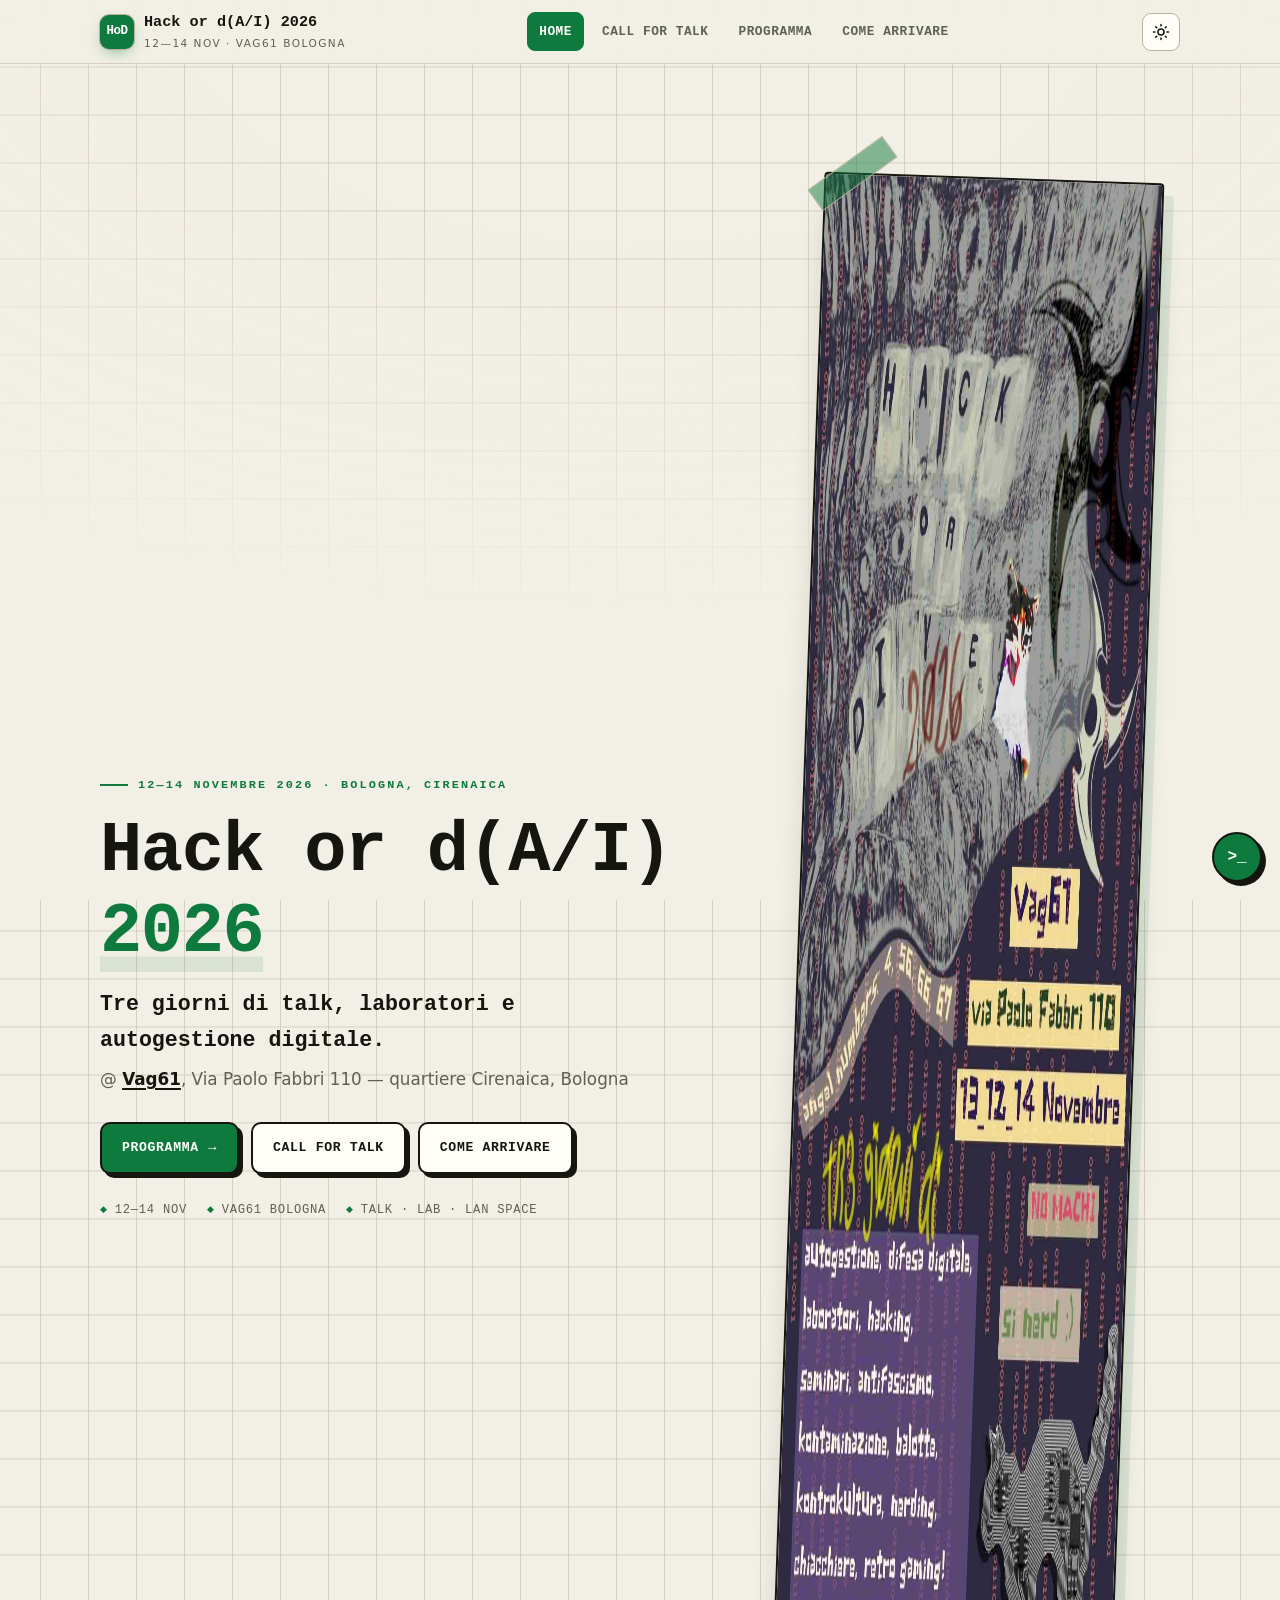
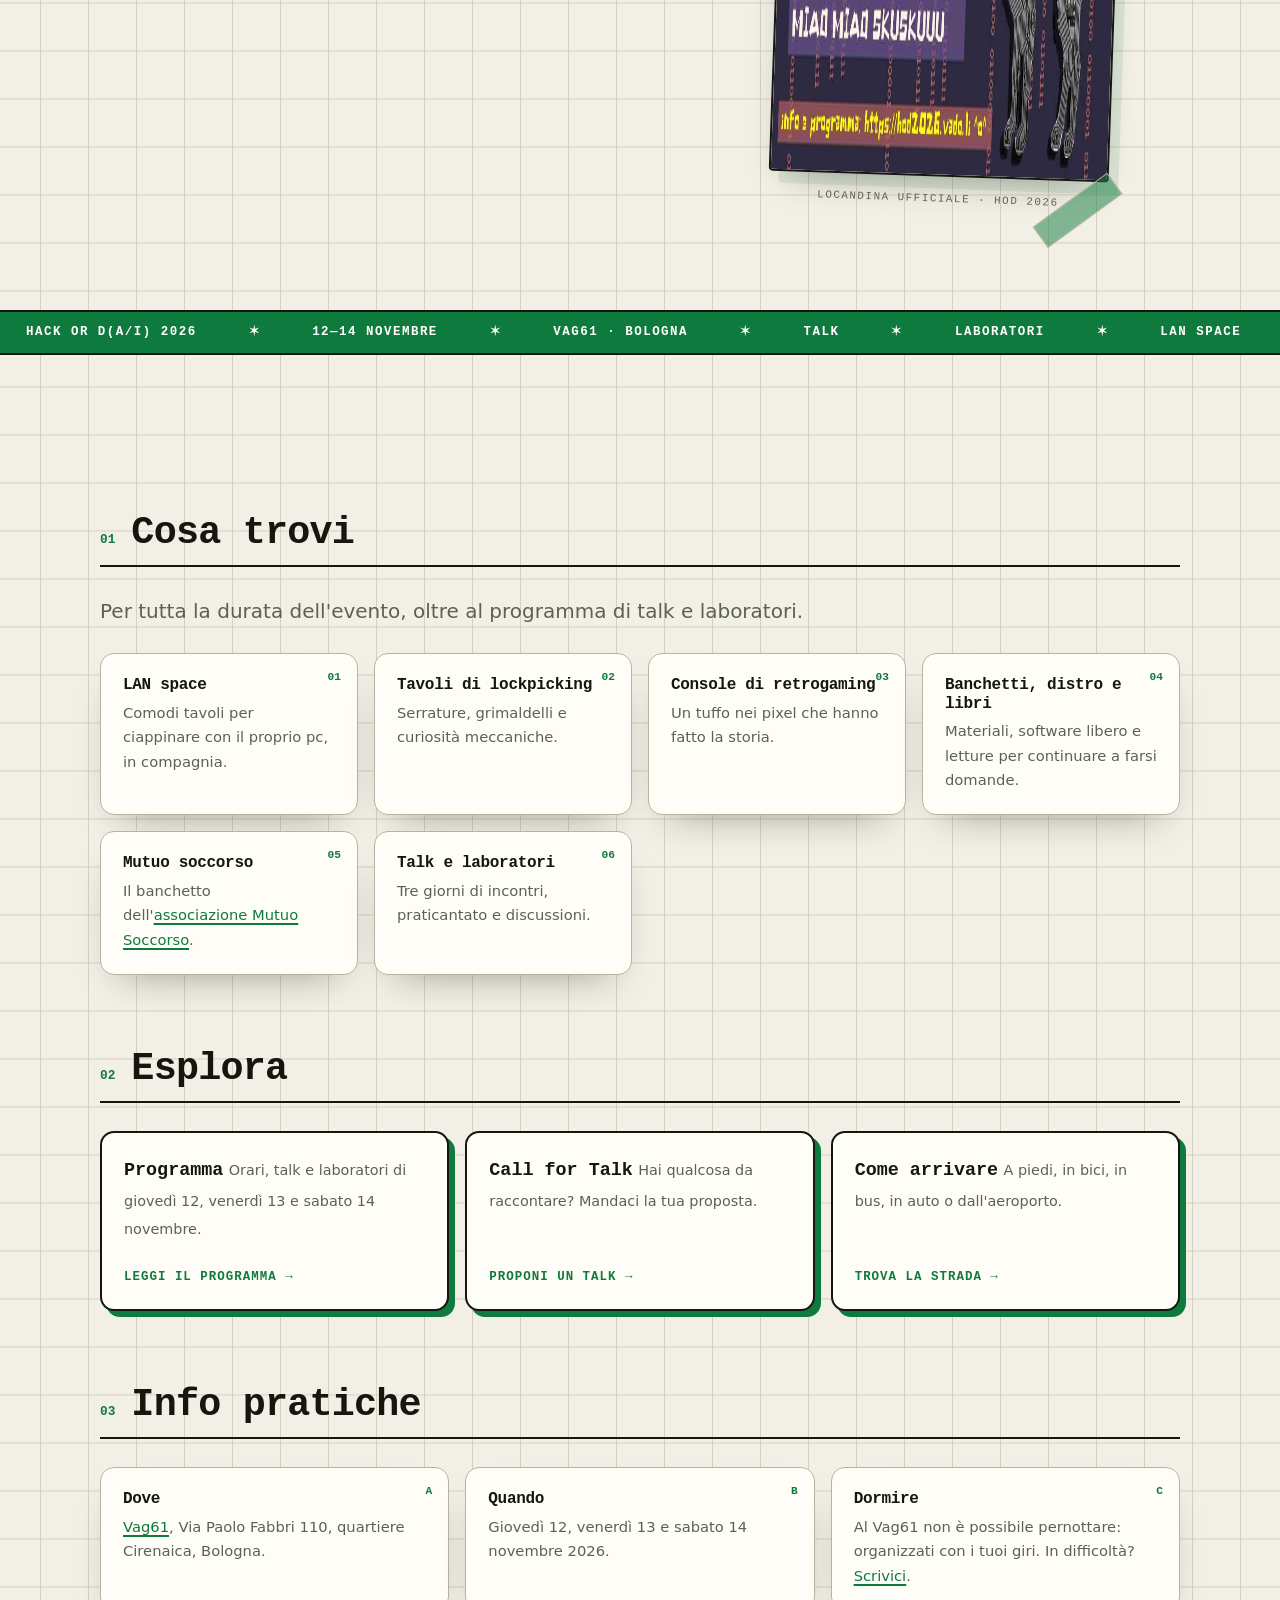
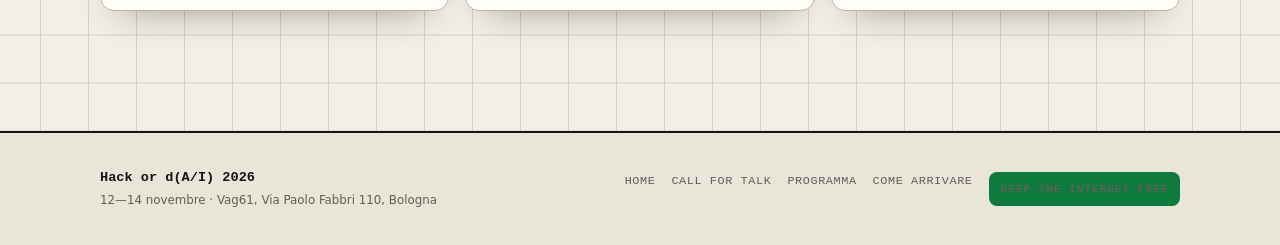
==== commit 82dd8ad9: "Revert "Sito WHISKERCON 26" This reverts commit a54257d015ff06f625e7b3694095e24e53c52a4d." ====
--- a/index.html
+++ b/index.html
@@ -3,77 +3,48 @@
 <head>
   <meta charset="utf-8">
   <meta name="viewport" content="width=device-width, initial-scale=1">
-  <title>WHISKERCON 26 — La conferenza segreta dei gatti ninja</title>
-  <meta name="description" content="WHISKERCON 26: la nona conferenza internazionale segreta su furtività felina, pawformatica quantistica e sonnellini coperti. 20—22 novembre 2026, Dojo Orbitale Mochi. Solo su invito.">
-  <meta name="theme-color" content="#05060a">
-  <link rel="icon" type="image/svg+xml" href="assets/img/favicon.svg">
+  <title>Hack or d(A/I) 2026 — 12, 13 e 14 novembre @ Vag61, Bologna</title>
+  <meta name="description" content="Hack or d(A/I) 2026: tre giorni di talk, laboratori, LAN space e autogestione digitale al Vag61 di Bologna, il 12, 13 e 14 novembre.">
+  <meta name="theme-color" content="#0c0f0d">
+  <link rel="icon" type="image/png" href="assets/img/favicon.png">
   <script>
     (function () {
       var root = document.documentElement;
       try {
-        if (localStorage.getItem("wc-theme") === "nv") root.classList.add("nv");
+        var t = localStorage.getItem("hod-theme");
+        if (t === "dark") root.classList.add("dark");
+        else if (t === "light") root.classList.remove("dark");
+        else if (window.matchMedia && window.matchMedia("(prefers-color-scheme: dark)").matches) root.classList.add("dark");
       } catch (e) {}
       root.classList.add("js");
     })();
   </script>
   <link rel="stylesheet" href="assets/css/style.css">
-  <meta property="og:title" content="WHISKERCON 26">
-  <meta property="og:description" content="Nove vite. Zero tracce. La conferenza segreta dei gatti ninja. 20—22 novembre 2026.">
+  <meta property="og:title" content="Hack or d(A/I) 2026">
+  <meta property="og:description" content="12, 13 e 14 novembre al Vag61, Bologna. Talk, laboratori e autogestione digitale.">
   <meta property="og:type" content="website">
+  <meta property="og:image" content="assets/img/locandina.jpg">
 </head>
 <body>
   <a class="skip-link" href="#main">Salta al contenuto principale</a>
 
-  <div class="bg-aurora" aria-hidden="true"></div>
-  <div class="bg-grid" aria-hidden="true"></div>
-  <canvas id="stars" aria-hidden="true"></canvas>
-  <div class="cursor-glow" id="cursor-glow" aria-hidden="true"></div>
-
-  <svg width="0" height="0" style="position:absolute" aria-hidden="true" focusable="false">
-    <defs>
-      <symbol id="cat-face" viewBox="0 0 64 64">
-        <path d="M13 25 9 7l17 10z" fill="currentColor"/>
-        <path d="M51 25 55 7 38 17z" fill="currentColor"/>
-        <path d="M11 29c0-9 9-16 21-16s21 7 21 16v9c0 11-9 18-21 18S11 49 11 38z" fill="currentColor"/>
-        <path d="M11 27c13-4 29-4 42 0v9c-13-4-29-4-42 0z" fill="#05060a" opacity=".9"/>
-        <path d="M20 32l8 2-8 2z" fill="#c8ff2e"/>
-        <path d="M44 32l-8 2 8 2z" fill="#c8ff2e"/>
-        <path d="M30 44h4l-2 3z" fill="#05060a"/>
-        <path d="M14 46h11M14 51h11M50 46H39M50 51H39" stroke="#05060a" stroke-width="1.5" stroke-linecap="round" opacity=".65"/>
-      </symbol>
-      <symbol id="shuriken" viewBox="0 0 24 24">
-        <path d="M12 0l2.4 9.6L24 12l-9.6 2.4L12 24l-2.4-9.6L0 12l9.6-2.4z" fill="currentColor"/>
-        <circle cx="12" cy="12" r="2.2" fill="#05060a"/>
-      </symbol>
-      <symbol id="paw" viewBox="0 0 64 64">
-        <ellipse cx="32" cy="40" rx="14" ry="12" fill="currentColor"/>
-        <ellipse cx="15" cy="25" rx="6" ry="8" fill="currentColor"/>
-        <ellipse cx="27" cy="17" rx="6" ry="8" fill="currentColor"/>
-        <ellipse cx="40" cy="17" rx="6" ry="8" fill="currentColor"/>
-        <ellipse cx="51" cy="25" rx="6" ry="8" fill="currentColor"/>
-      </symbol>
-    </defs>
-  </svg>
-
   <header class="site-header">
-    <div class="progress" id="scroll-progress" aria-hidden="true"></div>
     <div class="wrap">
-      <a class="brand" href="#top">
-        <span class="brand-mark"><svg aria-hidden="true"><use href="#cat-face"></use></svg></span>
-        <span class="brand-text">WHISKERCON <span class="yr">26</span></span>
+      <a class="brand" href="index.html">
+        <span class="brand-mark">HoD</span>
+        <span class="brand-text">Hack or d(A/I) 2026<small>12—14 nov · Vag61 Bologna</small></span>
       </a>
       <nav class="nav" id="nav" aria-label="Navigazione principale">
-        <a href="#programma">Programma</a>
-        <a href="#speaker">Speaker</a>
-        <a href="#keynote">Keynote</a>
-        <a href="#iscrizioni">Iscrizioni</a>
-        <a href="#venue">Venue</a>
+        <a href="index.html" aria-current="page">Home</a>
+        <a href="cft.html">Call for Talk</a>
+        <a href="programma.html">Programma</a>
+        <a href="come-arrivare.html">Come arrivare</a>
       </nav>
-      <div class="header-actions">
-        <button class="icon-btn" id="nv-toggle" type="button" aria-label="Attiva visione notturna" title="Visione notturna">
-          <svg viewBox="0 0 24 24" fill="none" stroke="currentColor" stroke-width="1.8" stroke-linecap="round" stroke-linejoin="round" aria-hidden="true"><path d="M2 12s3.5-6 10-6 10 6 10 6-3.5 6-10 6S2 12 2 12z"/><circle cx="12" cy="12" r="2.6"/></svg>
+      <div class="header-tools">
+        <button class="icon-btn" id="theme-toggle" type="button" aria-label="Cambia tema">
+          <svg class="icon-sun" viewBox="0 0 24 24" fill="none" stroke="currentColor" stroke-width="2" stroke-linecap="round" aria-hidden="true"><circle cx="12" cy="12" r="4"/><path d="M12 2v2M12 20v2M4.9 4.9l1.4 1.4M17.7 17.7l1.4 1.4M2 12h2M20 12h2M4.9 19.1l1.4-1.4M17.7 6.3l1.4-1.4"/></svg>
+          <svg class="icon-moon" viewBox="0 0 24 24" fill="none" stroke="currentColor" stroke-width="2" stroke-linecap="round" aria-hidden="true"><path d="M21 12.8A9 9 0 1 1 11.2 3a7 7 0 0 0 9.8 9.8z"/></svg>
         </button>
-        <a class="btn btn--sm" href="#iscrizioni">Accesso</a>
         <button class="icon-btn menu-btn" id="menu-toggle" type="button" aria-expanded="false" aria-controls="nav" aria-label="Apri menu">
           <svg viewBox="0 0 24 24" fill="none" stroke="currentColor" stroke-width="2" stroke-linecap="round" aria-hidden="true"><path d="M3 6h18M3 12h18M3 18h18"/></svg>
         </button>
@@ -82,655 +53,160 @@
   </header>
 
   <main id="main">
-    <section class="hero" id="top">
+    <section class="hero">
       <div class="wrap hero-grid">
         <div>
-          <p class="hero-eyebrow"><span class="live-dot" aria-hidden="true"></span> Trasmissione criptata · 20—22 novembre 2026</p>
-          <h1 class="hero-title">
-            <span class="line glitch" data-text="WHISKERCON">WHISKERCON</span>
-            <span class="line year">26</span>
-          </h1>
-          <p class="hero-sub">La nona conferenza internazionale segreta su <strong>furtività felina</strong>, <strong>pawformatica quantistica</strong> e <strong>sonnellini coperti</strong>. Nove vite. Zero tracce.</p>
+          <p class="eyebrow">12—14 novembre 2026 · Bologna, Cirenaica</p>
+          <h1>Hack or d(A/I) <span class="accent">2026</span></h1>
+          <p class="hero-sub">Tre giorni di talk, laboratori e autogestione digitale.</p>
+          <p class="hero-where">@ <a href="https://vag61.nublogs.org/">Vag61</a>, Via Paolo Fabbri 110 — quartiere Cirenaica, Bologna</p>
+          <div class="hero-actions">
+            <a class="btn btn--primary" href="programma.html">Programma <span class="arrow">→</span></a>
+            <a class="btn" href="cft.html">Call for Talk</a>
+            <a class="btn" href="come-arrivare.html">Come arrivare</a>
+          </div>
           <div class="hero-meta">
-            <span class="chip chip--acid">20—22 nov 2026</span>
-            <span class="chip">Dojo Orbitale <b>Mochi</b></span>
-            <span class="chip chip--pink">Coordinate redatte</span>
-            <span class="chip">Solo su invito</span>
+            <span>12—14 nov</span>
+            <span>Vag61 Bologna</span>
+            <span>Talk · Lab · LAN space</span>
           </div>
-          <div class="hero-actions">
-            <a class="btn" href="#iscrizioni">
-              <svg viewBox="0 0 24 24" fill="none" stroke="currentColor" stroke-width="2" stroke-linecap="round" stroke-linejoin="round" aria-hidden="true"><path d="M5 12h14M13 6l6 6-6 6"/></svg>
-              Richiedi l'accesso
-            </a>
-            <a class="btn btn--ghost" href="#programma">Consulta il programma</a>
-          </div>
-          <div class="countdown" id="countdown" aria-label="Conto alla rovescia per l'evento">
-            <span class="cd-label">T-minus</span>
-            <div class="cd"><b id="cd-d">00</b><span>giorni</span></div>
-            <div class="cd"><b id="cd-h">00</b><span>ore</span></div>
-            <div class="cd"><b id="cd-m">00</b><span>min</span></div>
-            <div class="cd"><b id="cd-s">00</b><span>sec</span></div>
-          </div>
-        </div>
-
-        <div class="hero-visual" aria-hidden="true">
-          <div class="radar">
-            <div class="cross"></div>
-            <div class="sweep"></div>
-            <div class="ring-orbit"><i></i></div>
-            <div class="ring-orbit ring-orbit--2"><i></i></div>
-            <div class="radar-core"><svg><use href="#cat-face"></use></svg></div>
-            <span class="radar-label radar-label--tl">scan 09</span>
-            <span class="radar-label radar-label--tr">signal: encrypted</span>
-            <span class="radar-label radar-label--bl">traces: 0</span>
-            <span class="radar-label radar-label--br">nya-9</span>
-          </div>
-          <svg class="shuriken shuriken--1"><use href="#shuriken"></use></svg>
-          <svg class="shuriken shuriken--2"><use href="#shuriken"></use></svg>
-          <svg class="shuriken shuriken--3"><use href="#shuriken"></use></svg>
-        </div>
+        </div>
+        <figure class="poster-frame">
+          <img src="assets/img/locandina.jpg" alt="Locandina di Hack or d(A/I) 2026" width="1131" height="1600" loading="eager">
+          <figcaption class="poster-caption">Locandina ufficiale · HoD 2026</figcaption>
+        </figure>
       </div>
     </section>
 
     <div class="ticker" aria-hidden="true">
       <div class="ticker-track">
-        <span>Allerta: il dojo cambia posizione ogni 9 minuti</span>
-        <span>Keynote: teletrasporto con 9 gatti contemporaneamente</span>
-        <span>Workshop: lockpicking con artigli retrattili</span>
-        <span>Panel: etica del buttare oggetti dal tavolo</span>
-        <span>CTF: Capture The Fish</span>
-        <span>Novità: gomitoli post-quantistici</span>
-        <span>Top secret // nya eyes only</span>
-        <span>Allerta: il dojo cambia posizione ogni 9 minuti</span>
-        <span>Keynote: teletrasporto con 9 gatti contemporaneamente</span>
-        <span>Workshop: lockpicking con artigli retrattili</span>
-        <span>Panel: etica del buttare oggetti dal tavolo</span>
-        <span>CTF: Capture The Fish</span>
-        <span>Novità: gomitoli post-quantistici</span>
-        <span>Top secret // nya eyes only</span>
-      </div>
-    </div>
-
-    <section class="section" id="manifesto">
-      <div class="wrap">
-        <div class="section-head reveal">
-          <span class="sec-num" aria-hidden="true">01</span>
-          <div>
-            <p class="kicker">Dossier / Manifesto</p>
-            <h2>Il mondo non deve sapere.</h2>
-          </div>
-        </div>
-        <div class="about-grid">
-          <div class="about-copy reveal">
-            <p class="big">WHISKERCON è il punto d'incontro annuale della comunità internazionale dei gatti ninja, dei loro simpatizzanti umani e di alcune entità non ancora classificate.</p>
-            <p>Nata nel 2017 in un <button class="redacted" type="button" data-secret="sottoscala di Osaka">████████████</button>, la conferenza riunisce ricercatori, infiltrati, campioni di salto verticale e professionisti del sonnellino in posizioni strategiche. Per tre giorni discutiamo di scienza seria, tecnologia improbabile e <button class="redacted" type="button" data-secret="come aprire i frigoriferi senza opposable thumbs">████████████████</button>.</p>
-            <p>Il programma è riservato. Le coordinate cambiano. I nomi degli speaker sono in parte inventati, in parte <button class="redacted" type="button" data-secret="probabilmente veri, ma nessuno può confermarlo">████████████████████</button>. Quello che è certo è che nessun essere umano è mai riuscito a dimostrare di esserci stato.</p>
-            <p><strong>Regola numero uno:</strong> non parlare di WHISKERCON. <strong>Regola numero due:</strong> se ne parli, nega di averne parlato. <strong>Regola numero tre:</strong> se ti chiedono perché sei coperto di peli, rispondi che è una scelta di stile.</p>
-          </div>
-          <div class="stats reveal">
-            <div class="stat"><b>9</b><span>vite disponibili</span></div>
-            <div class="stat"><b>0</b><span>tracce lasciate</span></div>
-            <div class="stat"><b>42</b><span>dojo federati</span></div>
-            <div class="stat"><b>1</b><span>ciotola condivisa</span></div>
-          </div>
-        </div>
-      </div>
-    </section>
-
-    <section class="section" id="keynote">
-      <div class="wrap">
-        <div class="section-head reveal">
-          <span class="sec-num" aria-hidden="true">02</span>
-          <div>
-            <p class="kicker">Sessioni plenarie</p>
-            <h2>Keynote che non esistono.</h2>
-          </div>
-        </div>
-        <div class="keynote-grid">
-          <article class="keynote reveal">
-            <span class="quote-mark" aria-hidden="true">&rdquo;</span>
-            <div class="keynote-top"><span class="kn">Keynote 01</span><span>Ven 21 · 09:30</span></div>
-            <h3>Quantum Whisker Teleportation: Nine Simultaneous Locations, One Cat</h3>
-            <p class="speaker-name">Dr. Mittens von Shadowpaw</p>
-            <p class="abstract">Un nuovo protocollo per distribuire un singolo gatto su nove ubicazioni senza violare la relatività, la privacy o il numero massimo di crocchette trasportabili. Include demo dal vivo e almeno tre gatti che non dovrebbero essere lì.</p>
-            <div class="keynote-foot">
-              <span class="chip chip--acid">Dojo A</span>
-              <span class="chip">Clearance PAW-9</span>
-            </div>
-          </article>
-          <article class="keynote reveal">
-            <span class="quote-mark" aria-hidden="true">&rdquo;</span>
-            <div class="keynote-top"><span class="kn">Keynote 02</span><span>Sab 21 · 09:30</span></div>
-            <h3>The Thermodynamics of the Perfect Nap: Entropy, Sunbeams and the Illusion of Productivity</h3>
-            <p class="speaker-name">Prof. Sushi Nekomata</p>
-            <p class="abstract">Perché un gatto che dorme 18 ore al giorno sembra comunque più produttivo del suo umano? Una teoria unificata di entropia, raggi solari e riunioni che si sarebbero potute evitare.</p>
-            <div class="keynote-foot">
-              <span class="chip chip--acid">Dojo B</span>
-              <span class="chip">Clearance PAW-8</span>
-            </div>
-          </article>
-          <article class="keynote reveal">
-            <span class="quote-mark" aria-hidden="true">&rdquo;</span>
-            <div class="keynote-top"><span class="kn">Keynote 03</span><span>Sab 21 · 15:00</span></div>
-            <h3>Post-Quantum Yarn Ball Cryptography: Weaving Keys from Pure Chaos</h3>
-            <p class="speaker-name">Admiral Biscotto</p>
-            <p class="abstract">I gomitoli sono già resistenti ai computer quantistici: nessuno sa come sono fatti dentro. Presentiamo un sistema crittografico basato su nodi, trappole e sguardi giudicanti.</p>
-            <div class="keynote-foot">
-              <span class="chip chip--acid">Dojo A</span>
-              <span class="chip">Clearance PAW-9</span>
-            </div>
-          </article>
-        </div>
-      </div>
-    </section>
-
-    <section class="section" id="speaker">
-      <div class="wrap">
-        <div class="section-head reveal">
-          <span class="sec-num" aria-hidden="true">03</span>
-          <div>
-            <p class="kicker">Relatori / Identità parzialmente verificate</p>
-            <h2>Otto menti. Nove vite.</h2>
-          </div>
-        </div>
-        <div class="speaker-grid">
-          <article class="speaker reveal" style="--c:#c8ff2e">
-            <span class="clearance">PAW-9</span>
-            <div class="avatar-wrap"><svg aria-hidden="true"><use href="#cat-face"></use></svg></div>
-            <h3>Kuro "Silent Paw" Nekojiro</h3>
-            <p class="role">Sensei di invisibilità applicata · Dojo di Kyoto</p>
-            <p class="talk">Workshop: Lockpicking con artigli retrattili. Teoria e pratica su serrature, scatole di crocchette e barattoli che "si aprono da soli".</p>
-          </article>
-          <article class="speaker reveal" style="--c:#ff2e88">
-            <span class="clearance">PAW-8</span>
-            <div class="avatar-wrap"><svg aria-hidden="true"><use href="#cat-face"></use></svg></div>
-            <h3>Mochi Tanaka</h3>
-            <p class="role">Chief Nap Officer · Nyanthropic</p>
-            <p class="talk">Come ottimizzare 18 ore di sonno in 4 ore di presenza fisica. Un framework per sembrare svegli durante le riunioni.</p>
-          </article>
-          <article class="speaker reveal" style="--c:#2ef2ff">
-            <span class="clearance">PAW-7</span>
-            <div class="avatar-wrap"><svg aria-hidden="true"><use href="#cat-face"></use></svg></div>
-            <h3>Void Kitten #7</h3>
-            <p class="role">Consulente di incertezza quantistica · Laboratorio Nya</p>
-            <p class="talk">Quantum Yarn: entanglement tra gomitoli distanti. Se tagli un filo, l'altro gomitolo si offende?</p>
-          </article>
-          <article class="speaker reveal" style="--c:#8b5cff">
-            <span class="clearance">PAW-6</span>
-            <div class="avatar-wrap"><svg aria-hidden="true"><use href="#cat-face"></use></svg></div>
-            <h3>Dr. Purrpendicular</h3>
-            <p class="role">Professore di caduta perpendicolare · Università di Catatonia</p>
-            <p class="talk">Perché gli oggetti cadono sempre dal lato del tavolo che fa più rumore. Nuove evidenze sperimentali.</p>
-          </article>
-          <article class="speaker reveal" style="--c:#ffb02e">
-            <span class="clearance">PAW-8</span>
-            <div class="avatar-wrap"><svg aria-hidden="true"><use href="#cat-face"></use></svg></div>
-            <h3>Lady Meowington</h3>
-            <p class="role">Capo degli hairball diplomatici · Feline Foreign Office</p>
-            <p class="talk">Panel: Etica del buttare oggetti dal tavolo. Un dibattito acceso, con moderazione felina e almeno un bicchiere rotto.</p>
-          </article>
-          <article class="speaker reveal" style="--c:#3dff8b">
-            <span class="clearance">PAW-5</span>
-            <div class="avatar-wrap"><svg aria-hidden="true"><use href="#cat-face"></use></svg></div>
-            <h3>Sir Pounce-a-lot</h3>
-            <p class="role">Cavaliere dell'Ordine del Puntino Rosso · Corte di Sofà</p>
-            <p class="talk">Camminare sui tetti senza fare rumore: tecniche avanzate di appoggio, salto e sguardo innocente.</p>
-          </article>
-          <article class="speaker reveal" style="--c:#ff6b5e">
-            <span class="clearance">PAW-7</span>
-            <div class="avatar-wrap"><svg aria-hidden="true"><use href="#cat-face"></use></svg></div>
-            <h3>Dr. Tabby Turing</h3>
-            <p class="role">Cattedra di fusa computazionali · Università di Catatonia</p>
-            <p class="talk">Se un gatto fa le fusa in una stanza vuota, è ancora una macchina di Turing? Dimostrazione con scatola e laser.</p>
-          </article>
-          <article class="speaker reveal" style="--c:#ff8ad8">
-            <span class="clearance">PAW-9</span>
-            <div class="avatar-wrap"><svg aria-hidden="true"><use href="#cat-face"></use></svg></div>
-            <h3>Baroness von Scratchington</h3>
-            <p class="role">Direttrice di innovazione distruttiva · Clawdflare</p>
-            <p class="talk">Hairball forensics: recuperare informazioni da un divano. Metodologia, strumenti e casi di studio inquietanti.</p>
-          </article>
-        </div>
-        <p class="sponsor-note">Nota: 8 speaker dichiarati, 1 infiltrato presunto, 0 conferme ufficiali. Le identità potrebbero essere state modificate per proteggere i gatti coinvolti.</p>
-      </div>
-    </section>
-
-    <section class="section" id="programma">
-      <div class="wrap">
-        <div class="section-head reveal">
-          <span class="sec-num" aria-hidden="true">04</span>
-          <div>
-            <p class="kicker">Agenda operativa</p>
-            <h2>Tre giorni. Nove piani.</h2>
-          </div>
-        </div>
-        <div class="day-tabs" role="tablist" aria-label="Giorni del programma">
-          <button class="day-tab" type="button" role="tab" id="tab-1" aria-controls="day-1" aria-selected="true" data-day="1">Giorno 1 · Ven 20</button>
-          <button class="day-tab" type="button" role="tab" id="tab-2" aria-controls="day-2" aria-selected="false" data-day="2">Giorno 2 · Sab 21</button>
-          <button class="day-tab" type="button" role="tab" id="tab-3" aria-controls="day-3" aria-selected="false" data-day="3">Giorno 3 · Dom 22</button>
-        </div>
-
-        <div class="day-panel" id="day-1" role="tabpanel" aria-labelledby="tab-1">
-          <ul class="timeline">
-            <li class="session session--secret">
-              <span class="time">09:00</span>
-              <span><span class="s-title">Registrazione discreta</span><span class="s-speaker">Ingresso dal tetto · badge biometrico a forma di pesce</span><p class="s-desc">Nessuna coda. Nessun nome. Nessuna prova che tu sia mai arrivato.</p></span>
-              <span class="track">Rooftop</span>
-            </li>
-            <li class="session session--keynote">
-              <span class="time">09:30</span>
-              <span><span class="s-title">Opening: Il miagolio silenzioso</span><span class="s-speaker">Council of Nine Whiskers</span><p class="s-desc">Saluti istituzionali in un linguaggio che gli umani percepiscono come silenzio.</p></span>
-              <span class="track">Dojo A</span>
-            </li>
-            <li class="session session--keynote">
-              <span class="time">10:00</span>
-              <span><span class="s-title">Quantum Whisker Teleportation</span><span class="s-speaker">Dr. Mittens von Shadowpaw</span><p class="s-desc">Keynote 01. Nove ubicazioni, un solo gatto, zero spiegazioni convincenti.</p></span>
-              <span class="track">Dojo A</span>
-            </li>
-            <li class="session session--break">
-              <span class="time">11:00</span>
-              <span><span class="s-title">Coffee break: latte, senza testimoni</span><span class="s-speaker">Catering non tracciabile</span></span>
-              <span class="track">Foyer</span>
-            </li>
-            <li class="session">
-              <span class="time">11:30</span>
-              <span><span class="s-title">Workshop: Lockpicking con artigli retrattili</span><span class="s-speaker">Kuro "Silent Paw" Nekojiro</span><p class="s-desc">Porta la tua serratura. Non portare la tua coscienza morale.</p></span>
-              <span class="track">Lab 01</span>
-            </li>
-            <li class="session session--break">
-              <span class="time">13:00</span>
-              <span><span class="s-title">Pranzo: tonno quantistico</span><span class="s-speaker">Menu classificato · opzione vegetariana non garantita</span></span>
-              <span class="track">Foyer</span>
-            </li>
-            <li class="session">
-              <span class="time">14:30</span>
-              <span><span class="s-title">Panel: Etica del buttare oggetti dal tavolo</span><span class="s-speaker">Lady Meowington, Dr. Purrpendicular</span><p class="s-desc">Un bicchiere è un oggetto. Un bicchiere che cade è una dichiarazione politica.</p></span>
-              <span class="track">Dojo B</span>
-            </li>
-            <li class="session">
-              <span class="time">16:00</span>
-              <span><span class="s-title">Lightning talks: Nove vite, nove slide</span><span class="s-speaker">Open mic · 9 minuti per intervento</span><p class="s-desc">Timer implacabile. Chi supera i 9 minuti perde una vita simbolica.</p></span>
-              <span class="track">Dojo B</span>
-            </li>
-            <li class="session">
-              <span class="time">17:30</span>
-              <span><span class="s-title">Workshop: Camminare sui tetti senza fare rumore</span><span class="s-speaker">Sir Pounce-a-lot</span><p class="s-desc">Calzature non richieste. Assicurazione consigliata.</p></span>
-              <span class="track">Rooftop</span>
-            </li>
-            <li class="session session--secret">
-              <span class="time">19:00</span>
-              <span><span class="s-title">Red Dot Ceremony</span><span class="s-speaker">Cerimonia di apertura dei lavori notturni</span><p class="s-desc">Un puntino rosso. Una stanza piena di gatti. Nessuno sa chi lo muove.</p></span>
-              <span class="track">Laser Grid</span>
-            </li>
-          </ul>
-        </div>
-
-        <div class="day-panel" id="day-2" role="tabpanel" aria-labelledby="tab-2" hidden>
-          <ul class="timeline">
-            <li class="session session--break">
-              <span class="time">08:30</span>
-              <span><span class="s-title">Colazione stealth: mangiare senza essere visti</span><span class="s-speaker">Laboratorio permanente · auto-organizzato</span></span>
-              <span class="track">Foyer</span>
-            </li>
-            <li class="session session--keynote">
-              <span class="time">09:30</span>
-              <span><span class="s-title">The Thermodynamics of the Perfect Nap</span><span class="s-speaker">Prof. Sushi Nekomata</span><p class="s-desc">Keynote 02. Entropia, raggi solari e l'illusione della produttività.</p></span>
-              <span class="track">Dojo B</span>
-            </li>
-            <li class="session">
-              <span class="time">10:30</span>
-              <span><span class="s-title">Quantum Yarn: entanglement in gomitoli</span><span class="s-speaker">Void Kitten #7</span><p class="s-desc">Dimostrazione pratica con due gomitoli e un pubblico che finge di capire.</p></span>
-              <span class="track">Lab 02</span>
-            </li>
-            <li class="session">
-              <span class="time">12:00</span>
-              <span><span class="s-title">Workshop: Hairball forensics</span><span class="s-speaker">Baroness von Scratchington</span><p class="s-desc">Recuperare informazioni da un divano. Porta il tuo divano. No, davvero.</p></span>
-              <span class="track">Lab 01</span>
-            </li>
-            <li class="session session--break">
-              <span class="time">13:30</span>
-              <span><span class="s-title">Pranzo: buffet a base di pesce non identificato</span><span class="s-speaker">Catering non tracciabile</span></span>
-              <span class="track">Foyer</span>
-            </li>
-            <li class="session session--keynote">
-              <span class="time">15:00</span>
-              <span><span class="s-title">Post-Quantum Yarn Ball Cryptography</span><span class="s-speaker">Admiral Biscotto</span><p class="s-desc">Keynote 03. Chiavi intrecciate, nodi irrisolvibili, sguardi giudicanti.</p></span>
-              <span class="track">Dojo A</span>
-            </li>
-            <li class="session">
-              <span class="time">16:00</span>
-              <span><span class="s-title">Panel: Open source vs closed litter box</span><span class="s-speaker">Dr. Tabby Turing, Mochi Tanaka, Void Kitten #7</span><p class="s-desc">Moderato da un gatto che non ha letto le slide.</p></span>
-              <span class="track">Dojo B</span>
-            </li>
-            <li class="session session--secret">
-              <span class="time">17:30</span>
-              <span><span class="s-title">CTF: Capture The Fish</span><span class="s-speaker">Team competition · iscrizione sul posto</span><p class="s-desc">Nove livelli, nove vite, un pesce di plastica. Vinca chi riporta il pesce senza essere visto.</p></span>
-              <span class="track">Laser Grid</span>
-            </li>
-            <li class="session">
-              <span class="time">19:00</span>
-              <span><span class="s-title">Nine Lives Gala</span><span class="s-speaker">Black tie · black mask · black cat</span><p class="s-desc">Cena di gala, premiazione e almeno un discorso che nessuno ricorderà.</p></span>
-              <span class="track">Dojo A</span>
-            </li>
-          </ul>
-        </div>
-
-        <div class="day-panel" id="day-3" role="tabpanel" aria-labelledby="tab-3" hidden>
-          <ul class="timeline">
-            <li class="session session--keynote">
-              <span class="time">09:00</span>
-              <span><span class="s-title">Sessione plenaria: dormire in pubblico</span><span class="s-speaker">Tutti i partecipanti, contemporaneamente</span><p class="s-desc">La sessione più partecipata della conferenza. Silenzio assoluto.</p></span>
-              <span class="track">Dojo A</span>
-            </li>
-            <li class="session">
-              <span class="time">10:00</span>
-              <span><span class="s-title">Workshop: Teletrasporto per principianti</span><span class="s-speaker">Dr. Mittens von Shadowpaw</span><p class="s-desc">Esercizi base: sparire da una stanza, ricomparire in cucina, negare tutto.</p></span>
-              <span class="track">Lab 02</span>
-            </li>
-            <li class="session">
-              <span class="time">11:30</span>
-              <span><span class="s-title">Ten-minute talks: 9 minuti, 1 vita</span><span class="s-speaker">Open mic · timer ancora più implacabile</span><p class="s-desc">Nove minuti. Un argomento. Zero possibilità di chiedere "ma quindi?".</p></span>
-              <span class="track">Dojo B</span>
-            </li>
-            <li class="session session--break">
-              <span class="time">13:00</span>
-              <span><span class="s-title">Pranzo: ultima ciotola collettiva</span><span class="s-speaker">Catering non tracciabile</span></span>
-              <span class="track">Foyer</span>
-            </li>
-            <li class="session session--secret">
-              <span class="time">14:30</span>
-              <span><span class="s-title">Assemblea del Consiglio dei Nove</span><span class="s-speaker">A porte chiuse, ovviamente</span><p class="s-desc">Ordine del giorno: classificato. Verbale: inesistente. Partecipanti: forse.</p></span>
-              <span class="track">Dojo A</span>
-            </li>
-            <li class="session session--keynote">
-              <span class="time">16:00</span>
-              <span><span class="s-title">Closing: Sparire senza lasciare traccia</span><span class="s-speaker">Council of Nine Whiskers</span><p class="s-desc">Saluti finali e dimostrazione pratica. Alla fine la sala sarà vuota. Forse lo era già.</p></span>
-              <span class="track">Dojo A</span>
-            </li>
-            <li class="session session--break">
-              <span class="time">17:00</span>
-              <span><span class="s-title">Arrivederci (forse)</span><span class="s-speaker">Uscita discreta · nessun badge restituito</span></span>
-              <span class="track">Rooftop</span>
-            </li>
-          </ul>
-        </div>
-
-        <div class="program-foot reveal">
-          <p>Orari in fuso <b>UTC+9</b>. Il programma può cambiare senza preavviso, soprattutto se qualcuno rovescia una tazza.</p>
-          <button class="btn btn--ghost btn--sm" type="button" id="ics-btn">
-            <svg viewBox="0 0 24 24" fill="none" stroke="currentColor" stroke-width="2" stroke-linecap="round" stroke-linejoin="round" aria-hidden="true"><path d="M12 3v12M7 10l5 5 5-5M5 21h14"/></svg>
-            <span class="btn-label">Scarica .ics</span>
-          </button>
-        </div>
-      </div>
-    </section>
-
-    <section class="section" id="iscrizioni">
-      <div class="wrap">
-        <div class="section-head reveal">
-          <span class="sec-num" aria-hidden="true">05</span>
-          <div>
-            <p class="kicker">Accesso / Richiesta di credenziale</p>
-            <h2>Entra. Se puoi.</h2>
-          </div>
-        </div>
-        <div class="reg-grid">
-          <div class="reg-card reveal">
-            <form class="reg-form" id="reg-form" novalidate>
-              <div class="field-row">
-                <div class="field">
-                  <label for="codename">Nome in codice <span class="req">*</span></label>
-                  <input type="text" id="codename" name="codename" minlength="3" placeholder="es. Artiglio Silenzioso" autocomplete="off" required>
-                </div>
-                <div class="field">
-                  <label for="email">Email cifrata <span class="req">*</span></label>
-                  <input type="email" id="email" name="email" placeholder="agente@[redatto].nya" autocomplete="off" required>
-                </div>
-              </div>
-              <div class="field-row">
-                <div class="field">
-                  <label for="affiliation">Affiliazione</label>
-                  <select id="affiliation" name="affiliation">
-                    <option>Gatto ninja operativo</option>
-                    <option>Gatto domestico in incognito</option>
-                    <option>Umano simpatizzante</option>
-                    <option>Entità non classificata</option>
-                    <option>Puntino rosso senziente</option>
-                  </select>
-                </div>
-                <div class="field">
-                  <label for="stealth">Livello di stealth</label>
-                  <select id="stealth" name="stealth">
-                    <option>Invisibile</option>
-                    <option>Quasi invisibile</option>
-                    <option>Udibile solo dai cani</option>
-                    <option>Palesemente un gatto</option>
-                  </select>
-                </div>
-              </div>
-              <div class="field">
-                <label for="lives">Vite disponibili</label>
-                <div class="range-row">
-                  <input type="range" id="lives" name="lives" min="1" max="9" value="9" step="1">
-                  <output class="range-out" id="lives-out" for="lives">9</output>
-                </div>
-              </div>
-              <div class="field">
-                <label for="session">Sessione preferita</label>
-                <select id="session" name="session">
-                  <option>Giorno 1 · Ven 20</option>
-                  <option>Giorno 2 · Sab 21</option>
-                  <option>Giorno 3 · Dom 22</option>
-                  <option>Tutte e tre, non ho una vita sociale</option>
-                </select>
-              </div>
-              <div class="field">
-                <label for="message">Messaggio cifrato <span style="text-transform:none;letter-spacing:0">(opzionale)</span></label>
-                <textarea id="message" name="message" placeholder="Scrivi qualcosa che sembri innocuo. Nessuno lo leggerà comunque."></textarea>
-              </div>
-              <label class="check">
-                <input type="checkbox" id="oath" name="oath" required>
-                <span>Accetto il <a href="#venue">Codice d'onore felino</a>: non parlerò di WHISKERCON, non ruberò il pesce altrui e non fingerò di non aver rovesciato il bicchiere.</span>
-              </label>
-              <button class="btn" type="submit">
-                <svg viewBox="0 0 24 24" fill="none" stroke="currentColor" stroke-width="2" stroke-linecap="round" stroke-linejoin="round" aria-hidden="true"><path d="M5 12h14M13 6l6 6-6 6"/></svg>
-                Invia richiesta cifrata
-              </button>
-              <p class="form-note">Sito dimostrativo: nessun dato viene inviato, conservato o miagolato. Il codice agente è generato nel tuo browser.</p>
-            </form>
-
-            <div class="reg-success" id="reg-success" role="status" aria-live="polite">
-              <div class="success-icon">
-                <svg viewBox="0 0 24 24" fill="none" stroke="currentColor" stroke-width="2.4" stroke-linecap="round" stroke-linejoin="round" aria-hidden="true"><path d="M20 6 9 17l-5-5"/></svg>
-              </div>
-              <h3>Richiesta intercettata.</h3>
-              <p>Il Consiglio dei Nove Whiskers valuterà la tua candidatura. Potrebbe risponderti un gatto. O potrebbe non risponderti nessuno.</p>
-              <div class="agent-code">
-                <span id="agent-code">W26-0000-9L</span>
-                <button type="button" id="copy-code">copia</button>
-              </div>
-              <button class="btn btn--ghost btn--sm" type="button" id="reg-reset">Nuova richiesta</button>
-            </div>
-          </div>
-
-          <aside class="reg-side reveal">
-            <div class="panel">
-              <h3>Cosa ottieni</h3>
-              <ul>
-                <li>Accesso a tre giorni di contenuti che non esistono</li>
-                <li>Badge biometrico a forma di pesce</li>
-                <li>Un posto nella ciotola comune</li>
-                <li>Nove vite assicurate ( franchigia: una vita)</li>
-                <li>Nessuna traccia digitale, promesso</li>
-              </ul>
-            </div>
-            <div class="stamp">
-              <b>CLEARANCE PAW-9</b>
-              <span>Rilasciata dal Consiglio dei Nove</span>
-            </div>
-            <div class="panel">
-              <h3>Avvertenza</h3>
-              <p style="margin:0;font-size:0.86rem;color:var(--muted)">Le richieste vengono lette solo di notte. Se ricevi una risposta di giorno, probabilmente non era per te.</p>
-            </div>
-          </aside>
-        </div>
-      </div>
-    </section>
-
-    <section class="section" id="venue">
-      <div class="wrap">
-        <div class="section-head reveal">
-          <span class="sec-num" aria-hidden="true">06</span>
-          <div>
-            <p class="kicker">Logistica / Luogo</p>
-            <h2>Non trovi noi. Noi troviamo te.</h2>
-          </div>
-        </div>
-        <div class="venue-grid">
-          <div class="map-card reveal">
-            <svg viewBox="0 0 600 380" role="img" aria-label="Mappa stilizzata del Dojo Orbitale Mochi con coordinate redatte">
-              <defs>
-                <pattern id="mapgrid" width="40" height="40" patternUnits="userSpaceOnUse">
-                  <path d="M40 0H0V40" fill="none" stroke="rgba(160,180,255,0.14)" stroke-width="1"/>
-                </pattern>
-                <radialGradient id="mapglow" cx="50%" cy="50%" r="50%">
-                  <stop offset="0%" stop-color="rgba(200,255,46,0.18)"/>
-                  <stop offset="100%" stop-color="rgba(200,255,46,0)"/>
-                </radialGradient>
-              </defs>
-              <rect width="600" height="380" fill="url(#mapgrid)"/>
-              <circle cx="300" cy="190" r="150" fill="url(#mapglow)"/>
-              <circle cx="300" cy="190" r="150" fill="none" stroke="rgba(200,255,46,0.25)" stroke-width="1"/>
-              <circle cx="300" cy="190" r="104" fill="none" stroke="rgba(200,255,46,0.2)" stroke-width="1" stroke-dasharray="4 7"/>
-              <circle cx="300" cy="190" r="58" fill="none" stroke="rgba(255,46,136,0.28)" stroke-width="1"/>
-              <path d="M300 18v344M118 190h364" stroke="rgba(46,242,255,0.16)" stroke-width="1"/>
-              <path d="M300 190 410 92" stroke="rgba(200,255,46,0.4)" stroke-width="2"/>
-              <path d="M300 190 208 288" stroke="rgba(255,46,136,0.35)" stroke-width="2"/>
-              <circle cx="410" cy="92" r="5" fill="#2ef2ff"/>
-              <circle cx="208" cy="288" r="5" fill="#ff2e88"/>
-              <g transform="translate(300 190)">
-                <circle r="28" fill="rgba(5,6,10,0.85)" stroke="#c8ff2e" stroke-width="1.5"/>
-                <g transform="translate(-15 -15) scale(0.47)" color="#c8ff2e">
-                  <use href="#paw"/>
-                </g>
-              </g>
-              <text x="300" y="245" text-anchor="middle" fill="#c8ff2e" font-family="monospace" font-size="11" letter-spacing="2">TARGET: MOCHI</text>
-              <text x="300" y="262" text-anchor="middle" fill="#8b93b4" font-family="monospace" font-size="9" letter-spacing="1">44°29'59.9"N 11°21'42.0"E</text>
-              <text x="30" y="38" fill="#ff2e88" font-family="monospace" font-size="10" letter-spacing="2">TOP SECRET // NYA EYES ONLY</text>
-              <text x="30" y="350" fill="#8b93b4" font-family="monospace" font-size="9" letter-spacing="1">SECTOR NYA-9 / ORBIT 400 KM</text>
-              <text x="470" y="350" fill="#2ef2ff" font-family="monospace" font-size="9" letter-spacing="1">SCAN 09</text>
-            </svg>
-            <div class="map-foot">
-              <span>Coordinate: <b>redatte</b></span>
-              <span>Accesso: <b>su invito</b></span>
-            </div>
-          </div>
-          <div class="logistics reveal">
-            <div class="logistic">
-              <h3><span>01</span> Arrivo</h3>
-              <p>Non organizzare il viaggio. Riceverai un messaggio cifrato con un punto di ritrovo che cambierà tre volte. Segui il gatto. Non quello sbagliato.</p>
-            </div>
-            <div class="logistic">
-              <h3><span>02</span> Alloggio</h3>
-              <p>Cuccia quantistica con vista sull'orbita bassa. Disponibile in nove configurazioni. Il cuscino potrebbe essere un altro partecipante.</p>
-            </div>
-            <div class="logistic">
-              <h3><span>03</span> Sicurezza</h3>
-              <p>Nove controlli di accesso, tre laser, un canile diplomatico. Gli oggetti contundenti sono ammessi solo se sotto forma di artigli retrattili.</p>
-            </div>
-            <div class="logistic">
-              <h3><span>04</span> Codice d'onore</h3>
-              <p>Non parlare di WHISKERCON. Non lasciare tracce. Non rubare il pesce altrui. Se abbatti un bicchiere, assumiti la responsabilità con dignità felina.</p>
-            </div>
-          </div>
-        </div>
-
-        <div class="faq reveal">
-          <details>
-            <summary>Devo portare il mio gomitolo?</summary>
-            <div class="faq-body"><p>Sì. Ogni partecipante deve portare un gomitolo non tracciabile. I gomitoli verranno ispezionati, annusati e probabilmente rubati. Non preoccuparti: fa parte del programma.</p></div>
-          </details>
-          <details>
-            <summary>Sono un umano. Posso partecipare?</summary>
-            <div class="faq-body"><p>Puoi presentare richiesta come "umano simpatizzante". Verrai assegnato a un gatto tutor. Non puoi sederti sul tavolo. Non puoi aprire i barattoli per conto tuo.</p></div>
-          </details>
-          <details>
-            <summary>Cosa succede se abbatto qualcosa dal tavolo?</summary>
-            <div class="faq-body"><p>Verrà aperto un fascicolo. Il fascicolo verrà chiuso. Il bicchiere verrà sostituito. Tu verrai guardato male per i prossimi tre giorni. È la procedura standard.</p></div>
-          </details>
-          <details>
-            <summary>È previsto il pernottamento?</summary>
-            <div class="faq-body"><p>Sì, in cuccia quantistica. Le nove vite sono incluse nel biglietto, ma la franchigia è di una vita per incidente. Le notti sono opzionali: molti partecipanti preferiscono dormire di giorno.</p></div>
-          </details>
-          <details>
-            <summary>Come faccio a fidarmi di voi?</summary>
-            <div class="faq-body"><p>Non devi. La fiducia è una vulnerabilità. Noi preferiamo il rispetto reciproco, i confini chiari e un buon piano di fuga. Se ti sembra poco, sei pronto per WHISKERCON.</p></div>
-          </details>
-        </div>
-      </div>
-    </section>
-
-    <section class="section section--tight" id="sponsor">
-      <div class="wrap">
-        <div class="section-head reveal">
-          <span class="sec-num" aria-hidden="true">07</span>
-          <div>
-            <p class="kicker">Sostenitori / Entità opache</p>
-            <h2>Sponsor che negano tutto.</h2>
-          </div>
-        </div>
-        <div class="sponsor-grid reveal">
-          <div class="sponsor">Meowcrosoft<small>Cloud non tracciabile</small></div>
-          <div class="sponsor">Clawdflare<small>Zero trust, nove vite</small></div>
-          <div class="sponsor">Nyanthropic<small>Allineamento felino</small></div>
-          <div class="sponsor">Purrplex<small>Gomitoli su larga scala</small></div>
-          <div class="sponsor">Shuriken Labs<small>R&amp;D silenziosa</small></div>
-          <div class="sponsor">Nine Lives Capital<small>Investimenti a rischio</small></div>
-          <div class="sponsor">Whisker &amp; Wesson<small>Difesa personale felina</small></div>
-          <div class="sponsor">Catatonia University Press<small>Ricerca peer-reviewed</small></div>
-        </div>
-        <p class="sponsor-note">Sponsor ufficiale della pausa caffè: <button class="redacted" type="button" data-secret="una ciotola senza nome">████████████</button>. Nessuno sa chi la riempia.</p>
-      </div>
-    </section>
+        <span>Hack or d(A/I) 2026</span><span>12—14 novembre</span><span>Vag61 · Bologna</span><span>Talk</span><span>Laboratori</span><span>LAN space</span><span>Lockpicking</span><span>Retrogaming</span><span>Mutuo soccorso</span><span>Keep the Internet free</span>
+        <span>Hack or d(A/I) 2026</span><span>12—14 novembre</span><span>Vag61 · Bologna</span><span>Talk</span><span>Laboratori</span><span>LAN space</span><span>Lockpicking</span><span>Retrogaming</span><span>Mutuo soccorso</span><span>Keep the Internet free</span>
+      </div>
+    </div>
+
+    <div class="wrap page">
+      <section class="section reveal" aria-labelledby="cosa-trovi">
+        <div class="section-head">
+          <span class="num">01</span>
+          <h2 id="cosa-trovi">Cosa trovi</h2>
+        </div>
+        <p class="lead" style="margin-bottom:1.6rem">Per tutta la durata dell'evento, oltre al programma di talk e laboratori.</p>
+        <div class="cards">
+          <article class="card">
+            <span class="idx">01</span>
+            <h3>LAN space</h3>
+            <p>Comodi tavoli per ciappinare con il proprio pc, in compagnia.</p>
+          </article>
+          <article class="card">
+            <span class="idx">02</span>
+            <h3>Tavoli di lockpicking</h3>
+            <p>Serrature, grimaldelli e curiosità meccaniche.</p>
+          </article>
+          <article class="card">
+            <span class="idx">03</span>
+            <h3>Console di retrogaming</h3>
+            <p>Un tuffo nei pixel che hanno fatto la storia.</p>
+          </article>
+          <article class="card">
+            <span class="idx">04</span>
+            <h3>Banchetti, distro e libri</h3>
+            <p>Materiali, software libero e letture per continuare a farsi domande.</p>
+          </article>
+          <article class="card">
+            <span class="idx">05</span>
+            <h3>Mutuo soccorso</h3>
+            <p>Il banchetto dell'<a href="https://mutuosoccorso.eu">associazione Mutuo Soccorso</a>.</p>
+          </article>
+          <article class="card">
+            <span class="idx">06</span>
+            <h3>Talk e laboratori</h3>
+            <p>Tre giorni di incontri, praticantato e discussioni.</p>
+          </article>
+        </div>
+      </section>
+
+      <section class="section reveal" aria-labelledby="esplora">
+        <div class="section-head">
+          <span class="num">02</span>
+          <h2 id="esplora">Esplora</h2>
+        </div>
+        <div class="quick-links">
+          <a class="quick-link" href="programma.html">
+            <span>
+              <span class="ql-title">Programma</span>
+              <span class="ql-desc">Orari, talk e laboratori di giovedì 12, venerdì 13 e sabato 14 novembre.</span>
+            </span>
+            <span class="ql-arrow">Leggi il programma →</span>
+          </a>
+          <a class="quick-link" href="cft.html">
+            <span>
+              <span class="ql-title">Call for Talk</span>
+              <span class="ql-desc">Hai qualcosa da raccontare? Mandaci la tua proposta.</span>
+            </span>
+            <span class="ql-arrow">Proponi un talk →</span>
+          </a>
+          <a class="quick-link" href="come-arrivare.html">
+            <span>
+              <span class="ql-title">Come arrivare</span>
+              <span class="ql-desc">A piedi, in bici, in bus, in auto o dall'aeroporto.</span>
+            </span>
+            <span class="ql-arrow">Trova la strada →</span>
+          </a>
+        </div>
+      </section>
+
+      <section class="section reveal" aria-labelledby="info-pratiche">
+        <div class="section-head">
+          <span class="num">03</span>
+          <h2 id="info-pratiche">Info pratiche</h2>
+        </div>
+        <div class="cards">
+          <article class="card">
+            <span class="idx">A</span>
+            <h3>Dove</h3>
+            <p><a href="https://vag61.nublogs.org/">Vag61</a>, Via Paolo Fabbri 110, quartiere Cirenaica, Bologna.</p>
+          </article>
+          <article class="card">
+            <span class="idx">B</span>
+            <h3>Quando</h3>
+            <p>Giovedì 12, venerdì 13 e sabato 14 novembre 2026.</p>
+          </article>
+          <article class="card">
+            <span class="idx">C</span>
+            <h3>Dormire</h3>
+            <p>Al Vag61 non è possibile pernottare: organizzati con i tuoi giri. In difficoltà? <a href="come-arrivare.html#ospitalita">Scrivici</a>.</p>
+          </article>
+        </div>
+      </section>
+    </div>
   </main>
 
   <footer class="site-footer">
-    <div class="wrap">
-      <div class="footer-grid">
-        <div class="footer-brand">
-          <a class="brand" href="#top">
-            <span class="brand-mark"><svg aria-hidden="true"><use href="#cat-face"></use></svg></span>
-            <span class="brand-text">WHISKERCON <span class="yr">26</span></span>
-          </a>
-          <p>La conferenza internazionale segreta dei gatti ninja. Nove vite. Zero tracce. Un solo puntino rosso.</p>
-          <div class="socials" aria-label="Canali non ufficiali">
-            <a href="#top" aria-label="Canale cifrato"><svg viewBox="0 0 24 24" fill="none" stroke="currentColor" stroke-width="1.8" stroke-linecap="round" stroke-linejoin="round" aria-hidden="true"><path d="M4 4h16v16H4z"/><path d="m4 6 8 6 8-6"/></svg></a>
-            <a href="#top" aria-label="Frequenza radio"><svg viewBox="0 0 24 24" fill="none" stroke="currentColor" stroke-width="1.8" stroke-linecap="round" stroke-linejoin="round" aria-hidden="true"><path d="M4.9 19.1a10 10 0 0 1 0-14.2M7.8 16.2a6 6 0 0 1 0-8.4M19.1 4.9a10 10 0 0 1 0 14.2M16.2 7.8a6 6 0 0 1 0 8.4"/><circle cx="12" cy="12" r="2"/></svg></a>
-            <a href="#top" aria-label="Terminale sicuro"><svg viewBox="0 0 24 24" fill="none" stroke="currentColor" stroke-width="1.8" stroke-linecap="round" stroke-linejoin="round" aria-hidden="true"><path d="m4 17 6-6-6-6M12 19h8"/></svg></a>
-          </div>
-        </div>
-        <div class="footer-col">
-          <h4>Conferenza</h4>
-          <a href="#manifesto">Manifesto</a>
-          <a href="#keynote">Keynote</a>
-          <a href="#speaker">Speaker</a>
-          <a href="#programma">Programma</a>
-        </div>
-        <div class="footer-col">
-          <h4>Accesso</h4>
-          <a href="#iscrizioni">Iscrizioni</a>
-          <a href="#venue">Venue</a>
-          <a href="#venue">Codice d'onore</a>
-          <a href="https://keepitfree.ai/it">Keep the Internet free</a>
-        </div>
-      </div>
-      <div class="footer-bottom">
-        <span>© <span id="year">2026</span> Council of Nine Whiskers · Nessun diritto riservato, nessuna traccia lasciata.</span>
-        <span>Costruito con HTML, CSS e JavaScript. Nessun framework. Solo artigli.</span>
-      </div>
-      <p class="disclaimer">WHISKERCON 26 è un sito satirico e dimostrativo. Non esiste alcuna conferenza segreta di gatti ninja, almeno non ufficialmente. Nessun dato inserito nel form viene inviato o conservato. Nessun gatto è stato interpellato per la realizzazione di questo sito; alcuni gatti hanno comunque espresso opinioni.</p>
+    <div class="wrap footer-grid">
+      <div class="footer-brand">
+        Hack or d(A/I) 2026
+        <small>12—14 novembre · Vag61, Via Paolo Fabbri 110, Bologna</small>
+      </div>
+      <nav class="footer-links" aria-label="Link utili">
+        <a href="index.html">Home</a>
+        <a href="cft.html">Call for Talk</a>
+        <a href="programma.html">Programma</a>
+        <a href="come-arrivare.html">Come arrivare</a>
+        <a class="footer-free" href="https://keepitfree.ai/it">Keep the Internet free</a>
+      </nav>
     </div>
   </footer>
+
+  <button class="term-toggle" id="term-toggle" type="button" aria-expanded="false" aria-controls="term" aria-label="Apri il terminale">&gt;_</button>
+  <div class="term" id="term" role="region" aria-label="Terminale di bordo">
+    <div class="term-bar"><span>hod@vag61: ~</span><span class="dots" aria-hidden="true"><i></i><i></i><i></i></span></div>
+    <div class="term-body"></div>
+    <div class="term-input-row">
+      <span aria-hidden="true">$</span>
+      <input type="text" aria-label="Comando del terminale" autocomplete="off" spellcheck="false" placeholder="help">
+    </div>
+  </div>
 
   <script src="assets/js/main.js"></script>
 </body>
--- a/assets/css/style.css
+++ b/assets/css/style.css
@@ -1,41 +1,40 @@
 /* ==========================================================================
-   WHISKERCON 26 — Secret International Conference of Ninja Cats
+   Hack or d(A/I) 2026 — foglio di stile
    ========================================================================== */
 
 :root {
-  --bg: #05060a;
-  --bg-2: #090b12;
-  --panel: #0b0f1a;
-  --panel-2: #101627;
-  --text: #edf1ff;
-  --muted: #8b93b4;
-  --line: rgba(160, 180, 255, 0.14);
-  --line-strong: rgba(160, 180, 255, 0.3);
-  --acid: #c8ff2e;
-  --pink: #ff2e88;
-  --cyan: #2ef2ff;
-  --violet: #8b5cff;
-  --danger: #ff6b5e;
-  --radius: 18px;
-  --max: 1240px;
-  --header-h: 72px;
-  --mono: "JetBrains Mono", ui-monospace, SFMono-Regular, "SF Mono", Menlo, Consolas, "Liberation Mono", monospace;
-  --sans: "Space Grotesk", system-ui, -apple-system, "Segoe UI", Roboto, "Helvetica Neue", Arial, sans-serif;
-}
-
-html.nv {
-  --bg: #020604;
-  --bg-2: #041008;
-  --panel: #05130b;
-  --panel-2: #071c10;
-  --text: #d9ffe6;
-  --muted: #72a886;
-  --line: rgba(61, 255, 139, 0.16);
-  --line-strong: rgba(61, 255, 139, 0.34);
-  --acid: #3dff8b;
-  --pink: #3dff8b;
-  --cyan: #b6ffd0;
-  --violet: #1b9c57;
+  --bg: #f2efe6;
+  --bg-soft: #e9e5d8;
+  --panel: #fffdf7;
+  --text: #14160f;
+  --muted: #5c6156;
+  --line: #d6d0c0;
+  --line-strong: #b9b2a0;
+  --accent: #0f7a3d;
+  --accent-ink: #ffffff;
+  --accent-soft: rgba(15, 122, 61, 0.1);
+  --hot: #e04b00;
+  --shadow: 0 18px 40px -22px rgba(20, 22, 15, 0.45);
+  --radius: 14px;
+  --mono: "IBM Plex Mono", ui-monospace, SFMono-Regular, "SF Mono", Menlo, Consolas, "Liberation Mono", monospace;
+  --sans: system-ui, -apple-system, "Segoe UI", Roboto, "Helvetica Neue", Arial, sans-serif;
+  --max: 1080px;
+  --header-h: 64px;
+}
+
+html.dark {
+  --bg: #0c0f0d;
+  --bg-soft: #111612;
+  --panel: #121813;
+  --text: #e8f0e2;
+  --muted: #8f9a8b;
+  --line: #263026;
+  --line-strong: #374437;
+  --accent: #b8ff3d;
+  --accent-ink: #0c0f0d;
+  --accent-soft: rgba(184, 255, 61, 0.12);
+  --hot: #ff7a3d;
+  --shadow: 0 18px 50px -24px rgba(0, 0, 0, 0.9);
 }
 
 *,
@@ -46,452 +45,215 @@
 
 html {
   scroll-behavior: smooth;
-  scroll-padding-top: calc(var(--header-h) + 20px);
+  scroll-padding-top: calc(var(--header-h) + 24px);
 }
 
 body {
   margin: 0;
-  min-height: 100vh;
   font-family: var(--sans);
   font-size: 17px;
   line-height: 1.65;
   color: var(--text);
-  background: var(--bg);
+  background-color: var(--bg);
+  background-image:
+    linear-gradient(var(--line) 1px, transparent 1px),
+    linear-gradient(90deg, var(--line) 1px, transparent 1px);
+  background-size: 48px 48px;
+  background-position: center;
+  -webkit-font-smoothing: antialiased;
   overflow-x: hidden;
-  -webkit-font-smoothing: antialiased;
-}
-
-body::after {
+}
+
+body::before {
   content: "";
   position: fixed;
   inset: 0;
-  z-index: 90;
   pointer-events: none;
-  background: repeating-linear-gradient(
-    to bottom,
-    rgba(255, 255, 255, 0.028) 0px,
-    rgba(255, 255, 255, 0.028) 1px,
-    transparent 1px,
-    transparent 3px
-  );
-  opacity: 0.5;
+  z-index: 0;
+  background: radial-gradient(120% 90% at 50% 0%, transparent 30%, var(--bg) 78%);
 }
 
 a {
-  color: var(--acid);
+  color: var(--accent);
   text-decoration-thickness: 2px;
   text-underline-offset: 3px;
 }
 
 a:hover {
-  color: var(--pink);
-}
-
-img,
-svg {
+  color: var(--hot);
+}
+
+img {
+  max-width: 100%;
   display: block;
-  max-width: 100%;
 }
 
 h1, h2, h3, h4 {
+  font-family: var(--mono);
+  line-height: 1.15;
+  letter-spacing: -0.02em;
   margin: 0 0 0.5em;
-  font-family: var(--sans);
-  line-height: 1.02;
-  letter-spacing: -0.03em;
-  font-weight: 700;
-}
-
-p {
-  margin: 0 0 1em;
-}
+}
+
+h1 { font-size: clamp(2.2rem, 7vw, 4.4rem); }
+h2 { font-size: clamp(1.6rem, 4vw, 2.4rem); }
+h3 { font-size: clamp(1.15rem, 2.4vw, 1.5rem); }
+
+p { margin: 0 0 1em; }
 
 code, kbd {
   font-family: var(--mono);
-  font-size: 0.88em;
-  color: var(--acid);
-  background: rgba(200, 255, 46, 0.08);
+  font-size: 0.9em;
+  background: var(--accent-soft);
   border: 1px solid var(--line);
   border-radius: 6px;
   padding: 0.1em 0.4em;
 }
 
+hr {
+  border: 0;
+  border-top: 2px dashed var(--line);
+  margin: 2.5rem 0;
+}
+
 ::selection {
-  background: var(--acid);
-  color: #05060a;
-}
-
-:focus-visible {
-  outline: 2px solid var(--acid);
-  outline-offset: 3px;
+  background: var(--accent);
+  color: var(--accent-ink);
 }
 
 .skip-link {
   position: absolute;
-  left: 16px;
-  top: -100px;
-  z-index: 300;
-  padding: 12px 18px;
-  border-radius: 10px;
-  background: var(--acid);
-  color: #05060a;
-  font-family: var(--mono);
-  font-size: 0.8rem;
-  font-weight: 700;
-  text-decoration: none;
+  left: 12px;
+  top: -80px;
+  z-index: 200;
+  background: var(--accent);
+  color: var(--accent-ink);
+  padding: 10px 16px;
+  border-radius: 8px;
+  font-family: var(--mono);
+  font-weight: 700;
   transition: top 0.2s ease;
 }
 
 .skip-link:focus {
-  top: 14px;
-}
-
-/* ---------- Background layers -------------------------------------------- */
-
-.bg-aurora {
-  position: fixed;
-  inset: -25%;
-  z-index: -3;
-  pointer-events: none;
-  background:
-    radial-gradient(38% 42% at 18% 22%, rgba(255, 46, 136, 0.32), transparent 68%),
-    radial-gradient(34% 38% at 82% 18%, rgba(46, 242, 255, 0.22), transparent 70%),
-    radial-gradient(46% 50% at 62% 82%, rgba(139, 92, 255, 0.26), transparent 70%),
-    radial-gradient(30% 30% at 40% 60%, rgba(200, 255, 46, 0.12), transparent 70%);
-  filter: blur(70px);
-  opacity: 0.55;
-  animation: aurora 22s ease-in-out infinite alternate;
-}
-
-@keyframes aurora {
-  0% { transform: translate3d(-2%, -1%, 0) scale(1); }
-  50% { transform: translate3d(2%, 2%, 0) scale(1.06); }
-  100% { transform: translate3d(-1%, 3%, 0) scale(1.02); }
-}
-
-.bg-grid {
-  position: fixed;
-  inset: 0;
-  z-index: -2;
-  pointer-events: none;
-  background-image:
-    linear-gradient(var(--line) 1px, transparent 1px),
-    linear-gradient(90deg, var(--line) 1px, transparent 1px);
-  background-size: 64px 64px;
-  -webkit-mask-image: radial-gradient(ellipse 90% 70% at 50% 18%, #000 10%, transparent 72%);
-  mask-image: radial-gradient(ellipse 90% 70% at 50% 18%, #000 10%, transparent 72%);
-  opacity: 0.5;
-}
-
-#stars {
-  position: fixed;
-  inset: 0;
-  z-index: -1;
-  pointer-events: none;
-}
-
-.cursor-glow {
-  position: fixed;
+  top: 12px;
+}
+
+/* ---------- Header -------------------------------------------------------- */
+
+.site-header {
+  position: sticky;
   top: 0;
-  left: 0;
-  z-index: 1;
-  width: 560px;
-  height: 560px;
-  margin: -280px 0 0 -280px;
-  border-radius: 50%;
-  pointer-events: none;
-  background: radial-gradient(circle, rgba(200, 255, 46, 0.1), transparent 62%);
-  mix-blend-mode: screen;
-  opacity: 0;
-  transition: opacity 0.4s ease;
-  will-change: transform;
-}
-
-body.has-pointer .cursor-glow {
-  opacity: 1;
-}
-
-/* ---------- Layout helpers ----------------------------------------------- */
-
-.wrap {
-  width: min(var(--max), calc(100% - 48px));
+  z-index: 100;
+  height: var(--header-h);
+  display: flex;
+  align-items: center;
+  background: color-mix(in srgb, var(--bg) 82%, transparent);
+  backdrop-filter: blur(10px);
+  -webkit-backdrop-filter: blur(10px);
+  border-bottom: 1px solid var(--line);
+}
+
+.site-header .wrap {
+  width: min(var(--max), calc(100% - 40px));
   margin: 0 auto;
-}
-
-main {
-  position: relative;
-  z-index: 2;
-}
-
-.section {
-  position: relative;
-  padding: clamp(72px, 10vw, 132px) 0;
-}
-
-.section--tight {
-  padding-top: clamp(40px, 6vw, 72px);
-}
-
-.section-head {
-  display: flex;
-  align-items: flex-start;
-  gap: clamp(18px, 4vw, 44px);
-  margin-bottom: clamp(32px, 5vw, 60px);
-}
-
-.sec-num {
-  flex: none;
-  font-family: var(--mono);
-  font-size: clamp(3rem, 8vw, 6.5rem);
-  font-weight: 700;
-  line-height: 0.72;
-  letter-spacing: -0.06em;
-  color: transparent;
-  -webkit-text-stroke: 1px var(--line-strong);
-  text-stroke: 1px var(--line-strong);
-  user-select: none;
-}
-
-.section-head h2 {
-  font-size: clamp(2rem, 5.4vw, 4rem);
-  margin: 0.1em 0 0.15em;
-}
-
-.kicker {
+  display: flex;
+  align-items: center;
+  justify-content: space-between;
+  gap: 20px;
+}
+
+.brand {
   display: inline-flex;
   align-items: center;
   gap: 10px;
-  margin: 0;
-  font-family: var(--mono);
-  font-size: 0.72rem;
-  font-weight: 700;
-  letter-spacing: 0.24em;
-  text-transform: uppercase;
-  color: var(--acid);
-}
-
-.kicker::before {
-  content: "";
-  width: 26px;
-  height: 2px;
-  background: var(--acid);
-  box-shadow: 0 0 12px var(--acid);
-}
-
-.lead {
-  max-width: 64ch;
-  font-size: clamp(1.05rem, 1.6vw, 1.22rem);
-  color: var(--muted);
-}
-
-.mono {
-  font-family: var(--mono);
-}
-
-/* ---------- Buttons ------------------------------------------------------ */
-
-.btn {
-  --btn-bg: var(--acid);
-  --btn-ink: #05060a;
-  position: relative;
-  display: inline-flex;
-  align-items: center;
-  justify-content: center;
-  gap: 10px;
-  padding: 15px 24px;
-  border: 1px solid var(--btn-bg);
-  border-radius: 999px;
-  background: var(--btn-bg);
-  color: var(--btn-ink);
-  font-family: var(--mono);
-  font-size: 0.78rem;
-  font-weight: 700;
-  letter-spacing: 0.1em;
-  text-transform: uppercase;
-  text-decoration: none;
-  cursor: pointer;
-  overflow: hidden;
-  transition: transform 0.15s ease, box-shadow 0.2s ease, background 0.2s ease, color 0.2s ease;
-}
-
-.btn:hover {
-  transform: translateY(-2px);
-  color: var(--btn-ink);
-  box-shadow: 0 0 0 1px var(--btn-bg), 0 12px 40px -8px var(--btn-bg);
-}
-
-.btn svg {
-  width: 16px;
-  height: 16px;
-}
-
-.btn--ghost {
-  --btn-bg: transparent;
-  --btn-ink: var(--text);
-  border-color: var(--line-strong);
-}
-
-.btn--ghost:hover {
-  --btn-ink: var(--acid);
-  border-color: var(--acid);
-  box-shadow: 0 0 0 1px var(--acid), 0 12px 40px -12px var(--acid);
-}
-
-.btn--pink {
-  --btn-bg: var(--pink);
-  --btn-ink: #05060a;
-}
-
-.btn--sm {
-  padding: 10px 16px;
-  font-size: 0.68rem;
-}
-
-/* ---------- Header ------------------------------------------------------- */
-
-.site-header {
-  position: fixed;
-  top: 0;
-  left: 0;
-  right: 0;
-  z-index: 100;
-  height: var(--header-h);
-  background: rgba(5, 6, 10, 0.68);
-  border-bottom: 1px solid var(--line);
-  backdrop-filter: blur(16px) saturate(140%);
-  -webkit-backdrop-filter: blur(16px) saturate(140%);
-}
-
-.site-header .wrap {
-  height: 100%;
-  display: flex;
-  align-items: center;
-  justify-content: space-between;
-  gap: 22px;
-}
-
-.progress {
-  position: absolute;
-  left: 0;
-  bottom: -1px;
-  height: 2px;
-  width: var(--scroll, 0%);
-  background: linear-gradient(90deg, var(--acid), var(--cyan), var(--pink));
-  box-shadow: 0 0 14px var(--acid);
-}
-
-.brand {
-  display: inline-flex;
-  align-items: center;
-  gap: 11px;
+  font-family: var(--mono);
+  font-weight: 700;
+  font-size: 0.95rem;
   color: var(--text);
   text-decoration: none;
   white-space: nowrap;
 }
 
-.brand:hover {
-  color: var(--text);
-}
+.brand:hover { color: var(--text); }
 
 .brand-mark {
+  display: grid;
+  place-items: center;
+  width: 34px;
+  height: 34px;
+  border-radius: 9px;
+  background: var(--accent);
+  color: var(--accent-ink);
+  font-size: 0.78rem;
+  font-weight: 800;
+  letter-spacing: -0.04em;
+  box-shadow: 0 0 0 1px var(--line-strong), 0 6px 18px -8px var(--accent);
+}
+
+.brand-text small {
+  display: block;
+  font-family: var(--sans);
+  font-weight: 500;
+  font-size: 0.66rem;
+  letter-spacing: 0.14em;
+  text-transform: uppercase;
+  color: var(--muted);
+}
+
+.nav {
+  display: flex;
+  align-items: center;
+  gap: 6px;
+}
+
+.nav a {
+  font-family: var(--mono);
+  font-size: 0.8rem;
+  font-weight: 600;
+  text-transform: uppercase;
+  letter-spacing: 0.04em;
+  color: var(--muted);
+  text-decoration: none;
+  padding: 8px 11px;
+  border-radius: 8px;
+  border: 1px solid transparent;
+  transition: color 0.15s ease, background 0.15s ease, border-color 0.15s ease;
+}
+
+.nav a:hover {
+  color: var(--text);
+  background: var(--bg-soft);
+}
+
+.nav a[aria-current="page"] {
+  color: var(--accent-ink);
+  background: var(--accent);
+  border-color: var(--accent);
+}
+
+.header-tools {
+  display: flex;
+  align-items: center;
+  gap: 8px;
+}
+
+.icon-btn {
   display: grid;
   place-items: center;
   width: 38px;
   height: 38px;
-  border-radius: 11px;
-  border: 1px solid var(--acid);
-  background: rgba(200, 255, 46, 0.08);
-  color: var(--acid);
-  box-shadow: inset 0 0 18px rgba(200, 255, 46, 0.12);
-}
-
-.brand-mark svg {
-  width: 24px;
-  height: 24px;
-}
-
-.brand-text {
-  display: flex;
-  align-items: baseline;
-  gap: 8px;
-  font-family: var(--mono);
-  font-size: 0.95rem;
-  font-weight: 700;
-  letter-spacing: 0.04em;
-}
-
-.brand-text .yr {
-  padding: 1px 6px;
-  border: 1px solid var(--acid);
-  border-radius: 5px;
-  color: var(--acid);
-  font-size: 0.66rem;
-  letter-spacing: 0.08em;
-}
-
-.nav {
-  display: flex;
-  align-items: center;
-  gap: 2px;
-}
-
-.nav a {
-  position: relative;
-  padding: 9px 12px;
-  border-radius: 8px;
-  color: var(--muted);
-  font-family: var(--mono);
-  font-size: 0.7rem;
-  font-weight: 600;
-  letter-spacing: 0.09em;
-  text-transform: uppercase;
-  text-decoration: none;
-  transition: color 0.15s ease, background 0.15s ease;
-}
-
-.nav a:hover {
-  color: var(--text);
-  background: rgba(255, 255, 255, 0.04);
-}
-
-.nav a[aria-current="true"] {
-  color: var(--acid);
-  background: rgba(200, 255, 46, 0.08);
-}
-
-.nav a[aria-current="true"]::after {
-  content: "";
-  position: absolute;
-  left: 12px;
-  right: 12px;
-  bottom: 4px;
-  height: 1px;
-  background: var(--acid);
-  box-shadow: 0 0 8px var(--acid);
-}
-
-.header-actions {
-  display: flex;
-  align-items: center;
-  gap: 9px;
-}
-
-.icon-btn {
-  display: grid;
-  place-items: center;
-  width: 40px;
-  height: 40px;
+  border-radius: 9px;
   border: 1px solid var(--line-strong);
-  border-radius: 10px;
-  background: transparent;
+  background: var(--panel);
   color: var(--text);
   cursor: pointer;
-  transition: border-color 0.15s ease, color 0.15s ease, background 0.15s ease;
+  transition: background 0.15s ease, transform 0.15s ease;
 }
 
 .icon-btn:hover {
-  border-color: var(--acid);
-  color: var(--acid);
-  background: rgba(200, 255, 46, 0.06);
+  background: var(--bg-soft);
+  transform: translateY(-1px);
 }
 
 .icon-btn svg {
@@ -499,1485 +261,1111 @@
   height: 18px;
 }
 
+html.dark .icon-sun,
+html:not(.dark) .icon-moon {
+  display: none;
+}
+
 .menu-btn {
   display: none;
 }
 
-/* ---------- Hero --------------------------------------------------------- */
-
-.hero {
+/* ---------- Layout -------------------------------------------------------- */
+
+.wrap {
+  width: min(var(--max), calc(100% - 40px));
+  margin: 0 auto;
+}
+
+main {
   position: relative;
-  padding: calc(var(--header-h) + clamp(48px, 8vw, 96px)) 0 clamp(40px, 6vw, 70px);
-}
-
-.hero-grid {
-  display: grid;
-  grid-template-columns: minmax(0, 1.18fr) minmax(0, 0.82fr);
-  gap: clamp(32px, 6vw, 80px);
-  align-items: center;
-}
-
-.hero-eyebrow {
+  z-index: 1;
+}
+
+.page {
+  padding: clamp(40px, 7vw, 84px) 0 80px;
+}
+
+.page-head {
+  max-width: 760px;
+  margin-bottom: 2.5rem;
+}
+
+.eyebrow {
   display: inline-flex;
   align-items: center;
   gap: 10px;
-  margin-bottom: 20px;
-  padding: 7px 12px;
-  border: 1px solid var(--line-strong);
-  border-radius: 999px;
-  background: rgba(5, 6, 10, 0.5);
-  font-family: var(--mono);
-  font-size: 0.66rem;
-  font-weight: 700;
-  letter-spacing: 0.16em;
-  text-transform: uppercase;
+  font-family: var(--mono);
+  font-size: 0.74rem;
+  font-weight: 700;
+  letter-spacing: 0.18em;
+  text-transform: uppercase;
+  color: var(--accent);
+  margin-bottom: 1rem;
+}
+
+.eyebrow::before {
+  content: "";
+  width: 28px;
+  height: 2px;
+  background: var(--accent);
+}
+
+.page-head h1 {
+  margin-bottom: 0.35em;
+}
+
+.lead {
+  font-size: clamp(1.05rem, 2vw, 1.25rem);
   color: var(--muted);
-}
-
-.live-dot {
-  width: 7px;
-  height: 7px;
-  border-radius: 50%;
-  background: var(--pink);
-  box-shadow: 0 0 0 0 rgba(255, 46, 136, 0.7);
-  animation: pulse 1.8s infinite;
-}
-
-@keyframes pulse {
-  0% { box-shadow: 0 0 0 0 rgba(255, 46, 136, 0.6); }
-  70% { box-shadow: 0 0 0 10px rgba(255, 46, 136, 0); }
-  100% { box-shadow: 0 0 0 0 rgba(255, 46, 136, 0); }
-}
-
-.hero-title {
+  max-width: 62ch;
+}
+
+.section {
+  margin-top: clamp(40px, 6vw, 72px);
+}
+
+.section-head {
+  display: flex;
+  align-items: baseline;
+  gap: 16px;
+  border-bottom: 2px solid var(--text);
+  padding-bottom: 10px;
+  margin-bottom: 28px;
+}
+
+.section-head .num {
+  font-family: var(--mono);
+  font-size: 0.8rem;
+  font-weight: 700;
+  color: var(--accent);
+}
+
+.section-head h2 {
   margin: 0;
-  font-size: clamp(3.2rem, 9.2vw, 7.6rem);
-  font-weight: 700;
-  line-height: 0.84;
-  letter-spacing: -0.055em;
-}
-
-.hero-title .line {
-  display: block;
-}
-
-.hero-title .year {
-  color: transparent;
-  -webkit-text-stroke: 2px var(--acid);
-  text-stroke: 2px var(--acid);
-  text-shadow: 0 0 40px rgba(200, 255, 46, 0.25);
-}
-
-.glitch {
+}
+
+/* ---------- Home / hero --------------------------------------------------- */
+
+.hero {
   position: relative;
-  display: inline-block;
-  color: var(--text);
-}
-
-.glitch::before,
-.glitch::after {
-  content: attr(data-text);
-  position: absolute;
-  inset: 0;
-  pointer-events: none;
-  opacity: 0.75;
-}
-
-.glitch::before {
-  color: var(--cyan);
-  clip-path: inset(0 0 62% 0);
-  transform: translate(-2px, -2px);
-  animation: glitch-a 5.2s infinite steps(2, end);
-}
-
-.glitch::after {
-  color: var(--pink);
-  clip-path: inset(58% 0 0 0);
+  padding: clamp(44px, 8vw, 96px) 0 20px;
+}
+
+.hero-grid {
+  display: grid;
+  grid-template-columns: minmax(0, 1.15fr) minmax(0, 0.85fr);
+  gap: clamp(32px, 6vw, 72px);
+  align-items: center;
+}
+
+.hero h1 {
+  margin-bottom: 0.2em;
+}
+
+.hero h1 .accent {
+  color: var(--accent);
+  box-shadow: inset 0 -0.22em 0 var(--accent-soft);
+}
+
+.hero-sub {
+  font-family: var(--mono);
+  font-size: clamp(1rem, 2.4vw, 1.35rem);
+  font-weight: 600;
+  color: var(--text);
+  margin: 0 0 0.35em;
+}
+
+.hero-where {
+  font-size: 1.05rem;
+  color: var(--muted);
+  margin-bottom: 1.8rem;
+}
+
+.hero-where a {
+  color: var(--text);
+  font-weight: 600;
+}
+
+.hero-actions {
+  display: flex;
+  flex-wrap: wrap;
+  gap: 12px;
+  margin-bottom: 1.6rem;
+}
+
+.btn {
+  display: inline-flex;
+  align-items: center;
+  gap: 9px;
+  font-family: var(--mono);
+  font-size: 0.82rem;
+  font-weight: 700;
+  letter-spacing: 0.05em;
+  text-transform: uppercase;
+  text-decoration: none;
+  padding: 13px 20px;
+  border-radius: 10px;
+  border: 2px solid var(--text);
+  color: var(--text);
+  background: var(--panel);
+  box-shadow: 4px 4px 0 var(--text);
+  transition: transform 0.12s ease, box-shadow 0.12s ease, background 0.12s ease;
+}
+
+.btn:hover {
   transform: translate(2px, 2px);
-  animation: glitch-b 4.4s infinite steps(2, end);
-}
-
-@keyframes glitch-a {
-  0%, 92%, 100% { transform: translate(0, 0); opacity: 0; }
-  93% { transform: translate(-4px, -2px); opacity: 0.8; }
-  95% { transform: translate(3px, 1px); opacity: 0.5; }
-  97% { transform: translate(-2px, 2px); opacity: 0.7; }
-}
-
-@keyframes glitch-b {
-  0%, 90%, 100% { transform: translate(0, 0); opacity: 0; }
-  91% { transform: translate(4px, 2px); opacity: 0.8; }
-  94% { transform: translate(-3px, -1px); opacity: 0.5; }
-  96% { transform: translate(2px, -2px); opacity: 0.7; }
-}
-
-.hero-sub {
-  max-width: 58ch;
-  margin: 24px 0 26px;
-  font-size: clamp(1rem, 1.7vw, 1.18rem);
+  box-shadow: 2px 2px 0 var(--text);
+  color: var(--text);
+  background: var(--bg-soft);
+}
+
+.btn--primary {
+  background: var(--accent);
+  color: var(--accent-ink);
+  border-color: var(--text);
+}
+
+.btn--primary:hover {
+  background: var(--accent);
+  color: var(--accent-ink);
+}
+
+.btn .arrow {
+  font-size: 1.1em;
+  line-height: 1;
+}
+
+.hero-meta {
+  display: flex;
+  flex-wrap: wrap;
+  gap: 8px 20px;
+  font-family: var(--mono);
+  font-size: 0.76rem;
   color: var(--muted);
-}
-
-.hero-sub strong {
-  color: var(--text);
-  font-weight: 600;
-}
-
-.hero-meta {
-  display: flex;
-  flex-wrap: wrap;
-  gap: 8px;
-  margin-bottom: 28px;
-}
-
-.chip {
+  text-transform: uppercase;
+  letter-spacing: 0.06em;
+}
+
+.hero-meta span {
   display: inline-flex;
   align-items: center;
   gap: 7px;
-  padding: 7px 12px;
-  border: 1px solid var(--line);
-  border-radius: 8px;
-  background: rgba(11, 15, 26, 0.7);
-  font-family: var(--mono);
-  font-size: 0.68rem;
-  font-weight: 600;
-  letter-spacing: 0.06em;
-  text-transform: uppercase;
-  color: var(--muted);
-}
-
-.chip b {
-  color: var(--text);
-  font-weight: 600;
-}
-
-.chip--acid {
-  border-color: rgba(200, 255, 46, 0.4);
-  color: var(--acid);
-  background: rgba(200, 255, 46, 0.06);
-}
-
-.chip--pink {
-  border-color: rgba(255, 46, 136, 0.4);
-  color: var(--pink);
-  background: rgba(255, 46, 136, 0.06);
-}
-
-.hero-actions {
-  display: flex;
-  flex-wrap: wrap;
-  gap: 12px;
-  margin-bottom: 34px;
-}
-
-.countdown {
-  display: flex;
-  align-items: flex-end;
-  gap: 10px;
-}
-
-.cd-label {
-  align-self: center;
-  margin-right: 6px;
-  font-family: var(--mono);
-  font-size: 0.62rem;
-  font-weight: 700;
-  letter-spacing: 0.18em;
-  text-transform: uppercase;
-  color: var(--muted);
-  writing-mode: vertical-rl;
-  transform: rotate(180deg);
-}
-
-.cd {
-  min-width: 68px;
-  padding: 10px 12px 8px;
-  border: 1px solid var(--line-strong);
-  border-radius: 10px;
-  background: rgba(11, 15, 26, 0.72);
-  text-align: center;
-}
-
-.cd b {
-  display: block;
-  font-family: var(--mono);
-  font-size: clamp(1.4rem, 3vw, 2rem);
-  font-weight: 700;
-  line-height: 1;
-  color: var(--acid);
-  font-variant-numeric: tabular-nums;
-}
-
-.cd span {
-  display: block;
-  margin-top: 6px;
-  font-family: var(--mono);
-  font-size: 0.56rem;
-  letter-spacing: 0.16em;
-  text-transform: uppercase;
-  color: var(--muted);
-}
-
-/* Radar */
-
-.hero-visual {
+}
+
+.hero-meta span::before {
+  content: "◆";
+  color: var(--accent);
+  font-size: 0.7em;
+}
+
+/* Poster */
+
+.poster-frame {
   position: relative;
-  display: grid;
-  place-items: center;
-  min-height: 420px;
-}
-
-.radar {
-  position: relative;
-  width: min(440px, 90%);
-  aspect-ratio: 1;
-  border-radius: 50%;
-  border: 1px solid var(--line-strong);
-  background:
-    radial-gradient(circle, rgba(200, 255, 46, 0.06), transparent 62%),
-    rgba(5, 6, 10, 0.35);
-  box-shadow:
-    inset 0 0 60px rgba(200, 255, 46, 0.08),
-    0 0 90px -20px rgba(200, 255, 46, 0.35);
-}
-
-.radar::before,
-.radar::after {
+  justify-self: center;
+  width: min(340px, 100%);
+  transform: rotate(2deg);
+  transition: transform 0.3s ease;
+}
+
+.poster-frame:hover {
+  transform: rotate(0deg) scale(1.01);
+}
+
+.poster-frame::before,
+.poster-frame::after {
   content: "";
   position: absolute;
-  inset: 12%;
-  border-radius: 50%;
-  border: 1px solid var(--line);
-}
-
-.radar::after {
-  inset: 27%;
-}
-
-.radar .cross {
+  width: 92px;
+  height: 26px;
+  background: color-mix(in srgb, var(--accent) 55%, transparent);
+  border: 1px solid var(--line-strong);
+  z-index: 2;
+  opacity: 0.9;
+}
+
+.poster-frame::before {
+  top: -12px;
+  left: -18px;
+  transform: rotate(-38deg);
+}
+
+.poster-frame::after {
+  bottom: -10px;
+  right: -16px;
+  transform: rotate(-38deg);
+}
+
+.poster-frame img {
+  border: 2px solid var(--text);
+  border-radius: 4px;
+  box-shadow: 10px 12px 0 var(--accent-soft), var(--shadow);
+  background: var(--panel);
+}
+
+.poster-caption {
+  margin-top: 14px;
+  text-align: center;
+  font-family: var(--mono);
+  font-size: 0.68rem;
+  letter-spacing: 0.14em;
+  text-transform: uppercase;
+  color: var(--muted);
+}
+
+/* Ticker */
+
+.ticker {
+  margin-top: clamp(36px, 6vw, 64px);
+  border-top: 2px solid var(--text);
+  border-bottom: 2px solid var(--text);
+  background: var(--accent);
+  color: var(--accent-ink);
+  overflow: hidden;
+  padding: 10px 0;
+}
+
+.ticker-track {
+  display: flex;
+  width: max-content;
+  gap: 0;
+  animation: ticker 32s linear infinite;
+  font-family: var(--mono);
+  font-size: 0.78rem;
+  font-weight: 700;
+  letter-spacing: 0.12em;
+  text-transform: uppercase;
+  white-space: nowrap;
+}
+
+.ticker-track span {
+  padding: 0 26px;
+}
+
+.ticker-track span::after {
+  content: "✶";
+  margin-left: 52px;
+}
+
+@keyframes ticker {
+  from { transform: translateX(0); }
+  to { transform: translateX(-50%); }
+}
+
+/* Home cards */
+
+.cards {
+  display: grid;
+  grid-template-columns: repeat(auto-fit, minmax(220px, 1fr));
+  gap: 16px;
+}
+
+.card {
+  position: relative;
+  background: var(--panel);
+  border: 1px solid var(--line-strong);
+  border-radius: var(--radius);
+  padding: 22px;
+  box-shadow: var(--shadow);
+  transition: transform 0.15s ease, border-color 0.15s ease;
+}
+
+.card:hover {
+  transform: translateY(-3px);
+  border-color: var(--accent);
+}
+
+.card h3 {
+  font-size: 1rem;
+  margin-bottom: 0.4em;
+}
+
+.card p {
+  font-size: 0.92rem;
+  color: var(--muted);
+  margin: 0;
+}
+
+.card .idx {
   position: absolute;
-  inset: 0;
-  border-radius: 50%;
-  background:
-    linear-gradient(var(--line), var(--line)) center / 1px 100% no-repeat,
-    linear-gradient(90deg, var(--line), var(--line)) center / 100% 1px no-repeat;
-  opacity: 0.7;
-}
-
-.radar .sweep {
+  top: 14px;
+  right: 16px;
+  font-family: var(--mono);
+  font-size: 0.7rem;
+  color: var(--accent);
+  font-weight: 700;
+}
+
+.quick-links {
+  display: grid;
+  grid-template-columns: repeat(auto-fit, minmax(240px, 1fr));
+  gap: 16px;
+}
+
+.quick-link {
+  display: flex;
+  flex-direction: column;
+  justify-content: space-between;
+  gap: 24px;
+  min-height: 150px;
+  padding: 22px;
+  border: 2px solid var(--text);
+  border-radius: var(--radius);
+  background: var(--panel);
+  color: var(--text);
+  text-decoration: none;
+  box-shadow: 6px 6px 0 var(--accent);
+  transition: transform 0.12s ease, box-shadow 0.12s ease;
+}
+
+.quick-link:hover {
+  transform: translate(2px, 2px);
+  box-shadow: 4px 4px 0 var(--accent);
+  color: var(--text);
+}
+
+.quick-link .ql-title {
+  font-family: var(--mono);
+  font-size: 1.15rem;
+  font-weight: 700;
+}
+
+.quick-link .ql-desc {
+  font-size: 0.9rem;
+  color: var(--muted);
+}
+
+.quick-link .ql-arrow {
+  font-family: var(--mono);
+  font-size: 0.78rem;
+  font-weight: 700;
+  text-transform: uppercase;
+  letter-spacing: 0.08em;
+  color: var(--accent);
+}
+
+/* ---------- Article / content -------------------------------------------- */
+
+.article {
+  max-width: 820px;
+}
+
+.article h2 {
+  margin-top: 2.4em;
+  padding-top: 0.2em;
+}
+
+.article h2:first-child {
+  margin-top: 0;
+}
+
+.article h3 {
+  margin-top: 1.8em;
+}
+
+.article ul,
+.article ol {
+  padding-left: 1.3em;
+}
+
+.article li {
+  margin-bottom: 0.4em;
+}
+
+.note {
+  border-left: 4px solid var(--accent);
+  background: var(--accent-soft);
+  padding: 16px 20px;
+  border-radius: 0 10px 10px 0;
+  margin: 1.6em 0;
+}
+
+.note p:last-child { margin-bottom: 0; }
+
+.note--hot {
+  border-left-color: var(--hot);
+  background: color-mix(in srgb, var(--hot) 10%, transparent);
+}
+
+.email {
+  display: inline-flex;
+  align-items: center;
+  gap: 8px;
+  font-family: var(--mono);
+  font-size: 0.92em;
+  font-weight: 700;
+  color: var(--accent);
+  background: var(--accent-soft);
+  border: 1px dashed var(--accent);
+  border-radius: 8px;
+  padding: 2px 9px;
+  cursor: pointer;
+  transition: background 0.15s ease;
+}
+
+.email:hover {
+  background: color-mix(in srgb, var(--accent) 22%, transparent);
+}
+
+.email .email_tooltip {
+  font-family: var(--sans);
+  font-weight: 600;
+  font-size: 0.68rem;
+  text-transform: uppercase;
+  letter-spacing: 0.06em;
+  color: var(--muted);
+}
+
+.email.copied .email_tooltip {
+  color: var(--accent);
+}
+
+/* Steps */
+
+.steps {
+  list-style: none;
+  padding: 0;
+  margin: 1.5em 0;
+  counter-reset: step;
+}
+
+.steps li {
+  position: relative;
+  padding: 0 0 22px 52px;
+  margin: 0;
+  border-left: 2px dashed var(--line-strong);
+  margin-left: 16px;
+}
+
+.steps li:last-child {
+  border-left-color: transparent;
+  padding-bottom: 0;
+}
+
+.steps li::before {
+  counter-increment: step;
+  content: counter(step);
   position: absolute;
-  inset: 0;
-  border-radius: 50%;
-  background: conic-gradient(from 0deg, transparent 0 292deg, rgba(200, 255, 46, 0.42) 360deg);
-  -webkit-mask-image: radial-gradient(circle, #000 0 71%, transparent 72%);
-  mask-image: radial-gradient(circle, #000 0 71%, transparent 72%);
-  animation: sweep 6.5s linear infinite;
-}
-
-@keyframes sweep {
-  to { transform: rotate(360deg); }
-}
-
-.radar .ring-orbit {
-  position: absolute;
-  inset: 0;
-  border-radius: 50%;
-  animation: orbit 18s linear infinite;
-}
-
-.radar .ring-orbit i {
-  position: absolute;
+  left: -17px;
   top: -4px;
-  left: 50%;
-  width: 8px;
-  height: 8px;
-  margin-left: -4px;
-  border-radius: 50%;
-  background: var(--pink);
-  box-shadow: 0 0 12px var(--pink);
-}
-
-.radar .ring-orbit--2 {
-  inset: 14%;
-  animation-duration: 12s;
-  animation-direction: reverse;
-}
-
-.radar .ring-orbit--2 i {
-  background: var(--cyan);
-  box-shadow: 0 0 12px var(--cyan);
-}
-
-@keyframes orbit {
-  to { transform: rotate(360deg); }
-}
-
-.radar-core {
-  position: absolute;
-  top: 50%;
-  left: 50%;
-  width: 34%;
-  aspect-ratio: 1;
-  transform: translate(-50%, -50%);
+  width: 32px;
+  height: 32px;
   display: grid;
   place-items: center;
   border-radius: 50%;
-  border: 1px solid var(--acid);
-  background: radial-gradient(circle, rgba(200, 255, 46, 0.16), rgba(5, 6, 10, 0.9) 70%);
-  box-shadow: 0 0 40px rgba(200, 255, 46, 0.25), inset 0 0 24px rgba(200, 255, 46, 0.14);
-}
-
-.radar-core svg {
-  width: 62%;
-  height: 62%;
-  color: var(--acid);
-  filter: drop-shadow(0 0 8px rgba(200, 255, 46, 0.6));
-}
-
-.radar-label {
-  position: absolute;
-  font-family: var(--mono);
-  font-size: 0.58rem;
-  font-weight: 700;
-  letter-spacing: 0.14em;
-  text-transform: uppercase;
-  color: var(--muted);
-}
-
-.radar-label--tl { top: 8%; left: 12%; }
-.radar-label--tr { top: 8%; right: 10%; color: var(--pink); }
-.radar-label--bl { bottom: 8%; left: 12%; }
-.radar-label--br { bottom: 8%; right: 10%; color: var(--cyan); }
-
-.hero-visual .shuriken {
-  position: absolute;
-  width: 26px;
-  height: 26px;
-  color: var(--pink);
-  opacity: 0.85;
-  animation: spin 9s linear infinite;
-  filter: drop-shadow(0 0 6px currentColor);
-}
-
-.hero-visual .shuriken--1 { top: 6%; right: 2%; }
-.hero-visual .shuriken--2 { bottom: 10%; left: 0; width: 18px; color: var(--cyan); animation-direction: reverse; animation-duration: 12s; }
-.hero-visual .shuriken--3 { top: 42%; left: 4%; width: 14px; color: var(--acid); animation-duration: 7s; }
-
-@keyframes spin {
-  to { transform: rotate(360deg); }
-}
-
-/* ---------- Ticker ------------------------------------------------------- */
-
-.ticker {
+  background: var(--accent);
+  color: var(--accent-ink);
+  font-family: var(--mono);
+  font-size: 0.8rem;
+  font-weight: 700;
+  border: 2px solid var(--bg);
+}
+
+.steps li p { margin: 0; }
+
+/* Map */
+
+.map-frame {
   position: relative;
-  z-index: 2;
+  border: 2px solid var(--text);
+  border-radius: var(--radius);
   overflow: hidden;
-  border-top: 1px solid var(--acid);
-  border-bottom: 1px solid var(--acid);
-  background: var(--acid);
-  color: #05060a;
-}
-
-.ticker-track {
-  display: flex;
-  width: max-content;
-  animation: marquee 34s linear infinite;
-  font-family: var(--mono);
-  font-size: 0.72rem;
-  font-weight: 700;
-  letter-spacing: 0.12em;
-  text-transform: uppercase;
-  white-space: nowrap;
-  padding: 10px 0;
-}
-
-.ticker:hover .ticker-track {
-  animation-play-state: paused;
-}
-
-.ticker-track span {
-  padding: 0 24px;
-}
-
-.ticker-track span::after {
-  content: "✦";
-  margin-left: 48px;
-}
-
-@keyframes marquee {
-  to { transform: translateX(-50%); }
-}
-
-/* ---------- About / stats ------------------------------------------------ */
-
-.about-grid {
-  display: grid;
-  grid-template-columns: minmax(0, 1.25fr) minmax(0, 0.75fr);
-  gap: clamp(28px, 5vw, 64px);
-  align-items: start;
-}
-
-.about-copy p {
-  color: var(--muted);
-}
-
-.about-copy p strong {
-  color: var(--text);
-  font-weight: 600;
-}
-
-.about-copy .big {
-  font-size: clamp(1.2rem, 2.2vw, 1.5rem);
-  line-height: 1.45;
-  color: var(--text);
-}
-
-.redacted {
-  display: inline;
-  padding: 0 0.25em;
+  background: var(--panel);
+  box-shadow: 6px 6px 0 var(--accent-soft);
+  margin: 1.6em 0;
+}
+
+.map-frame iframe {
+  display: block;
+  width: 100%;
+  height: 360px;
   border: 0;
-  border-radius: 3px;
-  background: #1b2135;
-  color: transparent;
-  font-family: var(--mono);
-  font-size: 0.86em;
-  line-height: 1.2;
-  cursor: pointer;
-  transition: background 0.2s ease, color 0.2s ease;
-}
-
-.redacted:hover {
-  background: #26304d;
-}
-
-.redacted.revealed {
-  background: rgba(200, 255, 46, 0.12);
-  color: var(--acid);
-  box-shadow: inset 0 0 0 1px rgba(200, 255, 46, 0.4);
-}
-
-.stats {
-  display: grid;
-  grid-template-columns: 1fr 1fr;
-  gap: 12px;
-}
-
-.stat {
-  padding: 20px 18px;
-  border: 1px solid var(--line);
-  border-radius: 14px;
-  background: linear-gradient(160deg, rgba(16, 22, 39, 0.9), rgba(11, 15, 26, 0.6));
-  position: relative;
-  overflow: hidden;
-}
-
-.stat::after {
-  content: "";
-  position: absolute;
-  top: -30%;
-  right: -20%;
-  width: 90px;
-  height: 90px;
-  border-radius: 50%;
-  background: radial-gradient(circle, rgba(200, 255, 46, 0.14), transparent 70%);
-}
-
-.stat b {
-  display: block;
-  font-family: var(--mono);
-  font-size: clamp(1.8rem, 4vw, 2.6rem);
-  line-height: 1;
-  color: var(--acid);
-}
-
-.stat span {
-  display: block;
-  margin-top: 8px;
-  font-family: var(--mono);
-  font-size: 0.62rem;
-  letter-spacing: 0.12em;
-  text-transform: uppercase;
-  color: var(--muted);
-}
-
-/* ---------- Keynotes ----------------------------------------------------- */
-
-.keynote-grid {
-  display: grid;
-  grid-template-columns: repeat(3, minmax(0, 1fr));
-  gap: 18px;
-}
-
-.keynote {
-  position: relative;
-  display: flex;
-  flex-direction: column;
-  gap: 14px;
-  padding: 26px 24px 24px;
-  border: 1px solid var(--line);
-  border-radius: var(--radius);
-  background:
-    linear-gradient(165deg, rgba(16, 22, 39, 0.94), rgba(8, 11, 20, 0.88));
-  overflow: hidden;
-  transition: transform 0.2s ease, border-color 0.2s ease, box-shadow 0.2s ease;
-}
-
-.keynote:nth-child(2) {
-  transform: translateY(26px);
-}
-
-.keynote::before {
-  content: "";
-  position: absolute;
-  inset: 0;
-  background: radial-gradient(120% 80% at 100% 0%, rgba(200, 255, 46, 0.12), transparent 60%);
-  opacity: 0;
-  transition: opacity 0.25s ease;
-  pointer-events: none;
-}
-
-.keynote:hover {
-  transform: translateY(-4px);
-  border-color: rgba(200, 255, 46, 0.5);
-  box-shadow: 0 20px 60px -30px rgba(200, 255, 46, 0.55);
-}
-
-.keynote:nth-child(2):hover {
-  transform: translateY(22px);
-}
-
-.keynote:hover::before {
-  opacity: 1;
-}
-
-.keynote-top {
-  display: flex;
-  align-items: center;
-  justify-content: space-between;
-  gap: 12px;
-  font-family: var(--mono);
-  font-size: 0.62rem;
-  font-weight: 700;
-  letter-spacing: 0.14em;
-  text-transform: uppercase;
-  color: var(--muted);
-}
-
-.keynote-top .kn {
-  color: var(--acid);
-}
-
-.keynote h3 {
-  font-size: clamp(1.2rem, 2vw, 1.55rem);
-  margin: 0;
-}
-
-.keynote .speaker-name {
-  font-family: var(--mono);
-  font-size: 0.76rem;
-  font-weight: 700;
-  color: var(--pink);
-  letter-spacing: 0.04em;
-}
-
-.keynote .abstract {
-  margin: 0;
-  font-size: 0.9rem;
-  color: var(--muted);
-  flex: 1;
-}
-
-.keynote-foot {
-  display: flex;
-  flex-wrap: wrap;
-  gap: 7px;
-  padding-top: 14px;
-  border-top: 1px dashed var(--line);
-}
-
-.keynote .quote-mark {
-  position: absolute;
-  right: 12px;
-  bottom: -28px;
-  font-family: var(--sans);
-  font-size: 9rem;
-  line-height: 1;
-  color: rgba(200, 255, 46, 0.05);
-  pointer-events: none;
-}
-
-/* ---------- Speakers ----------------------------------------------------- */
-
-.speaker-grid {
-  display: grid;
-  grid-template-columns: repeat(4, minmax(0, 1fr));
-  gap: 14px;
-}
-
-.speaker {
-  position: relative;
-  padding: 18px 18px 20px;
-  border: 1px solid var(--line);
-  border-radius: 16px;
-  background: linear-gradient(170deg, rgba(16, 22, 39, 0.88), rgba(8, 11, 20, 0.82));
-  transition: transform 0.18s ease, border-color 0.18s ease, box-shadow 0.18s ease;
-  overflow: hidden;
-}
-
-.speaker::after {
-  content: "";
-  position: absolute;
-  inset: 0;
-  background: radial-gradient(90% 60% at 50% 0%, var(--c, var(--acid)), transparent 70%);
-  opacity: 0.07;
-  pointer-events: none;
-}
-
-.speaker:hover {
-  transform: translateY(-6px);
-  border-color: var(--c, var(--acid));
-  box-shadow: 0 22px 60px -30px var(--c, var(--acid));
-}
-
-.avatar-wrap {
-  position: relative;
-  width: 66px;
-  height: 66px;
-  display: grid;
-  place-items: center;
-  margin-bottom: 14px;
-  border-radius: 16px;
-  border: 1px solid var(--line-strong);
-  background: radial-gradient(circle at 30% 20%, rgba(255, 255, 255, 0.08), transparent 60%);
-  color: var(--c, var(--acid));
-}
-
-.avatar-wrap svg {
-  width: 44px;
-  height: 44px;
-}
-
-.clearance {
-  position: absolute;
-  top: 16px;
-  right: 16px;
-  padding: 2px 7px;
-  border: 1px solid var(--line-strong);
-  border-radius: 5px;
-  font-family: var(--mono);
-  font-size: 0.54rem;
-  font-weight: 700;
-  letter-spacing: 0.1em;
-  color: var(--muted);
-}
-
-.speaker h3 {
-  margin: 0 0 3px;
-  font-size: 1rem;
-  letter-spacing: -0.01em;
-}
-
-.speaker .role {
-  margin: 0 0 12px;
-  font-family: var(--mono);
-  font-size: 0.64rem;
-  line-height: 1.5;
-  letter-spacing: 0.04em;
-  text-transform: uppercase;
-  color: var(--c, var(--acid));
-}
-
-.speaker .talk {
-  margin: 0;
-  padding-top: 12px;
-  border-top: 1px dashed var(--line);
-  font-size: 0.82rem;
-  line-height: 1.5;
-  color: var(--muted);
-}
-
-/* ---------- Program ------------------------------------------------------ */
-
-.day-tabs {
-  display: flex;
-  flex-wrap: wrap;
-  gap: 8px;
-  margin-bottom: 26px;
-}
-
-.day-tab {
-  padding: 11px 18px;
-  border: 1px solid var(--line-strong);
-  border-radius: 999px;
-  background: transparent;
-  color: var(--muted);
-  font-family: var(--mono);
-  font-size: 0.72rem;
-  font-weight: 700;
-  letter-spacing: 0.08em;
-  text-transform: uppercase;
-  cursor: pointer;
-  transition: all 0.15s ease;
-}
-
-.day-tab:hover {
-  color: var(--text);
-  border-color: var(--acid);
-}
-
-.day-tab[aria-selected="true"] {
-  background: var(--acid);
-  border-color: var(--acid);
-  color: #05060a;
-  box-shadow: 0 0 30px -6px var(--acid);
-}
-
-.day-panel[hidden] {
-  display: none;
-}
-
-.timeline {
-  list-style: none;
-  margin: 0;
-  padding: 0;
-  border: 1px solid var(--line);
-  border-radius: var(--radius);
-  background: rgba(8, 11, 20, 0.55);
-  overflow: hidden;
-}
-
-.session {
-  display: grid;
-  grid-template-columns: 118px minmax(0, 1fr) auto;
-  gap: 20px;
-  align-items: start;
-  padding: 20px 22px;
-  border-bottom: 1px solid var(--line);
-  transition: background 0.15s ease;
-}
-
-.session:last-child {
-  border-bottom: 0;
-}
-
-.session:hover {
-  background: rgba(200, 255, 46, 0.035);
-}
-
-.session .time {
-  font-family: var(--mono);
-  font-size: 0.78rem;
-  font-weight: 700;
-  color: var(--acid);
-  letter-spacing: 0.04em;
-}
-
-.session .s-title {
-  display: block;
-  font-size: 1rem;
-  font-weight: 600;
-  line-height: 1.35;
-}
-
-.session .s-speaker {
-  display: block;
-  margin-top: 4px;
-  font-family: var(--mono);
-  font-size: 0.68rem;
-  letter-spacing: 0.03em;
-  color: var(--muted);
-}
-
-.session .s-desc {
-  margin: 8px 0 0;
-  font-size: 0.84rem;
-  color: var(--muted);
-  max-width: 70ch;
-}
-
-.session .track {
-  display: inline-block;
-  padding: 4px 9px;
-  border: 1px solid var(--line-strong);
-  border-radius: 6px;
-  font-family: var(--mono);
-  font-size: 0.56rem;
-  font-weight: 700;
-  letter-spacing: 0.1em;
-  text-transform: uppercase;
-  color: var(--muted);
-  white-space: nowrap;
-}
-
-.session--keynote {
-  background: linear-gradient(90deg, rgba(200, 255, 46, 0.1), transparent 55%);
-  box-shadow: inset 3px 0 0 var(--acid);
-}
-
-.session--keynote .s-title {
-  color: var(--acid);
-}
-
-.session--break {
-  opacity: 0.78;
-}
-
-.session--break .s-title {
-  font-weight: 500;
-  color: var(--muted);
-}
-
-.session--secret {
-  background: linear-gradient(90deg, rgba(255, 46, 136, 0.08), transparent 55%);
-  box-shadow: inset 3px 0 0 var(--pink);
-}
-
-.session--secret .track {
-  border-color: rgba(255, 46, 136, 0.5);
-  color: var(--pink);
-}
-
-.program-foot {
-  display: flex;
-  flex-wrap: wrap;
-  align-items: center;
-  justify-content: space-between;
-  gap: 16px;
-  margin-top: 22px;
-  padding: 18px 20px;
-  border: 1px dashed var(--line-strong);
-  border-radius: 14px;
-  font-size: 0.86rem;
-  color: var(--muted);
-}
-
-.program-foot p {
-  margin: 0;
-}
-
-/* ---------- Registration ------------------------------------------------- */
-
-.reg-grid {
-  display: grid;
-  grid-template-columns: minmax(0, 1.12fr) minmax(0, 0.88fr);
-  gap: clamp(22px, 4vw, 44px);
-  align-items: start;
-}
-
-.reg-card {
-  position: relative;
-  padding: clamp(22px, 4vw, 36px);
-  border: 1px solid var(--line-strong);
-  border-radius: var(--radius);
-  background: linear-gradient(165deg, rgba(16, 22, 39, 0.96), rgba(8, 11, 20, 0.9));
-  box-shadow: 0 40px 100px -60px rgba(200, 255, 46, 0.5);
-}
-
-.reg-card::before {
-  content: "TOP SECRET // NYA EYES ONLY";
-  position: absolute;
-  top: -1px;
-  left: 24px;
-  padding: 4px 10px;
-  border: 1px solid var(--pink);
-  border-top: 0;
-  border-radius: 0 0 6px 6px;
-  background: var(--bg);
-  font-family: var(--mono);
-  font-size: 0.54rem;
-  font-weight: 700;
-  letter-spacing: 0.14em;
-  color: var(--pink);
-}
-
-.reg-form {
-  display: grid;
-  gap: 16px;
-  margin-top: 12px;
-}
-
-.reg-form[hidden] {
-  display: none;
-}
-
-.field {
-  display: grid;
-  gap: 6px;
-}
-
-.field-row {
-  display: grid;
-  grid-template-columns: 1fr 1fr;
-  gap: 14px;
-}
-
-.field label {
-  font-family: var(--mono);
-  font-size: 0.66rem;
-  font-weight: 700;
-  letter-spacing: 0.1em;
-  text-transform: uppercase;
-  color: var(--muted);
-}
-
-.field label .req {
-  color: var(--pink);
-}
-
-.field input,
-.field select,
-.field textarea {
-  width: 100%;
-  padding: 12px 13px;
-  border: 1px solid var(--line-strong);
-  border-radius: 9px;
-  background: rgba(5, 6, 10, 0.7);
-  color: var(--text);
-  font-family: var(--sans);
-  font-size: 0.94rem;
-  transition: border-color 0.15s ease, box-shadow 0.15s ease, background 0.15s ease;
-}
-
-.field textarea {
-  min-height: 96px;
-  resize: vertical;
-}
-
-.field input:focus,
-.field select:focus,
-.field textarea:focus {
-  outline: none;
-  border-color: var(--acid);
-  background: rgba(200, 255, 46, 0.04);
-  box-shadow: 0 0 0 3px rgba(200, 255, 46, 0.12);
-}
-
-.field input::placeholder,
-.field textarea::placeholder {
-  color: rgba(139, 147, 180, 0.6);
-}
-
-.field select {
-  appearance: none;
-  background-image: linear-gradient(45deg, transparent 50%, var(--acid) 50%), linear-gradient(135deg, var(--acid) 50%, transparent 50%);
-  background-position: calc(100% - 19px) calc(50% - 2px), calc(100% - 14px) calc(50% - 2px);
-  background-size: 5px 5px, 5px 5px;
-  background-repeat: no-repeat;
-  padding-right: 36px;
-  cursor: pointer;
-}
-
-.range-row {
-  display: flex;
-  align-items: center;
-  gap: 14px;
-}
-
-.range-row input[type="range"] {
-  flex: 1;
-  padding: 0;
-  border: 0;
-  background: transparent;
-  accent-color: var(--acid);
-  cursor: pointer;
-}
-
-.range-out {
-  min-width: 44px;
-  padding: 6px 10px;
-  border: 1px solid var(--acid);
-  border-radius: 8px;
-  background: rgba(200, 255, 46, 0.08);
-  color: var(--acid);
-  font-family: var(--mono);
-  font-size: 0.8rem;
-  font-weight: 700;
-  text-align: center;
-}
-
-.check {
-  display: flex;
-  align-items: flex-start;
-  gap: 10px;
-  font-size: 0.84rem;
-  color: var(--muted);
-}
-
-.check input {
-  width: 18px;
-  height: 18px;
-  margin-top: 2px;
-  accent-color: var(--acid);
-  flex: none;
-}
-
-.check a {
-  color: var(--text);
-}
-
-.reg-form .btn {
-  width: 100%;
-  margin-top: 4px;
-}
-
-.form-note {
-  margin: 0;
-  font-family: var(--mono);
-  font-size: 0.62rem;
-  letter-spacing: 0.04em;
-  color: rgba(139, 147, 180, 0.8);
-}
-
-.reg-side {
-  display: grid;
-  gap: 14px;
-}
-
-.reg-side .panel {
-  padding: 22px;
-  border: 1px solid var(--line);
-  border-radius: 14px;
-  background: rgba(11, 15, 26, 0.7);
-}
-
-.reg-side h3 {
-  font-size: 0.95rem;
-  margin-bottom: 12px;
-}
-
-.reg-side ul {
-  list-style: none;
-  margin: 0;
-  padding: 0;
-  display: grid;
-  gap: 10px;
-}
-
-.reg-side li {
-  display: flex;
-  gap: 10px;
-  font-size: 0.86rem;
-  color: var(--muted);
-}
-
-.reg-side li::before {
-  content: "▸";
-  color: var(--acid);
-  font-family: var(--mono);
-  font-weight: 700;
-}
-
-.stamp {
-  display: grid;
-  place-items: center;
-  padding: 22px;
-  border: 2px dashed var(--pink);
-  border-radius: 14px;
-  color: var(--pink);
-  text-align: center;
-  transform: rotate(-2.5deg);
-  background: rgba(255, 46, 136, 0.04);
-}
-
-.stamp b {
-  font-family: var(--mono);
-  font-size: 1rem;
-  letter-spacing: 0.18em;
-}
-
-.stamp span {
-  margin-top: 6px;
-  font-family: var(--mono);
-  font-size: 0.58rem;
-  letter-spacing: 0.14em;
-  text-transform: uppercase;
-  color: var(--muted);
-}
-
-/* Success */
-
-.reg-success {
-  display: none;
-  text-align: center;
-  padding: 10px 0;
-}
-
-.reg-success.visible {
-  display: block;
-  animation: pop 0.4s ease both;
-}
-
-@keyframes pop {
-  from { opacity: 0; transform: scale(0.96); }
-  to { opacity: 1; transform: scale(1); }
-}
-
-.success-icon {
-  width: 74px;
-  height: 74px;
-  margin: 0 auto 18px;
-  display: grid;
-  place-items: center;
-  border-radius: 50%;
-  border: 1px solid var(--acid);
-  background: rgba(200, 255, 46, 0.1);
-  color: var(--acid);
-  box-shadow: 0 0 40px -8px var(--acid);
-}
-
-.success-icon svg {
-  width: 34px;
-  height: 34px;
-}
-
-.reg-success h3 {
-  font-size: clamp(1.4rem, 3vw, 2rem);
-}
-
-.reg-success p {
-  color: var(--muted);
-}
-
-.agent-code {
-  display: inline-flex;
-  align-items: center;
-  gap: 12px;
-  margin: 10px 0 20px;
-  padding: 12px 16px;
-  border: 1px dashed var(--acid);
-  border-radius: 10px;
-  background: rgba(200, 255, 46, 0.07);
-  color: var(--acid);
-  font-family: var(--mono);
-  font-size: 1.05rem;
-  font-weight: 700;
-  letter-spacing: 0.1em;
-}
-
-.agent-code button {
-  border: 0;
-  background: transparent;
-  color: var(--muted);
-  font-family: var(--mono);
-  font-size: 0.62rem;
-  text-transform: uppercase;
-  letter-spacing: 0.08em;
-  cursor: pointer;
-}
-
-.agent-code button:hover {
-  color: var(--acid);
-}
-
-/* ---------- Venue -------------------------------------------------------- */
-
-.venue-grid {
-  display: grid;
-  grid-template-columns: minmax(0, 1fr) minmax(0, 1fr);
-  gap: clamp(22px, 4vw, 44px);
-  align-items: stretch;
-}
-
-.map-card {
-  position: relative;
-  border: 1px solid var(--line-strong);
-  border-radius: var(--radius);
-  background:
-    radial-gradient(circle at 50% 45%, rgba(200, 255, 46, 0.08), transparent 60%),
-    rgba(5, 6, 10, 0.7);
-  overflow: hidden;
-  min-height: 380px;
-  display: flex;
-  flex-direction: column;
-}
-
-.map-card svg {
-  flex: 1;
-  width: 100%;
-  height: auto;
-}
-
-.map-foot {
+}
+
+.map-frame--tall iframe {
+  height: 460px;
+}
+
+.map-caption {
   display: flex;
   flex-wrap: wrap;
   align-items: center;
   justify-content: space-between;
   gap: 8px;
-  padding: 12px 16px;
+  padding: 10px 14px;
   border-top: 1px solid var(--line);
   font-family: var(--mono);
-  font-size: 0.62rem;
+  font-size: 0.72rem;
+  color: var(--muted);
+}
+
+/* ---------- Programma ----------------------------------------------------- */
+
+.day-nav {
+  position: sticky;
+  top: var(--header-h);
+  z-index: 40;
+  display: flex;
+  flex-wrap: wrap;
+  gap: 8px;
+  padding: 12px 0;
+  margin-bottom: 24px;
+  background: color-mix(in srgb, var(--bg) 88%, transparent);
+  backdrop-filter: blur(8px);
+  border-bottom: 1px solid var(--line);
+}
+
+.day-nav a {
+  font-family: var(--mono);
+  font-size: 0.76rem;
+  font-weight: 700;
+  text-transform: uppercase;
   letter-spacing: 0.06em;
-  text-transform: uppercase;
+  text-decoration: none;
+  color: var(--text);
+  background: var(--panel);
+  border: 1px solid var(--line-strong);
+  border-radius: 999px;
+  padding: 7px 14px;
+  transition: background 0.15s ease, color 0.15s ease, border-color 0.15s ease;
+}
+
+.day-nav a:hover {
+  background: var(--accent);
+  border-color: var(--accent);
+  color: var(--accent-ink);
+}
+
+.day {
+  margin-bottom: clamp(44px, 6vw, 68px);
+  scroll-margin-top: calc(var(--header-h) + 72px);
+}
+
+.day-head {
+  display: flex;
+  align-items: baseline;
+  flex-wrap: wrap;
+  gap: 8px 18px;
+  padding-bottom: 12px;
+  margin-bottom: 20px;
+  border-bottom: 2px solid var(--text);
+}
+
+.day-head h2 {
+  margin: 0;
+}
+
+.day-head .day-date {
+  font-family: var(--mono);
+  font-size: 0.78rem;
+  font-weight: 700;
+  text-transform: uppercase;
+  letter-spacing: 0.12em;
+  color: var(--accent);
+}
+
+.schedule {
+  list-style: none;
+  padding: 0;
+  margin: 0;
+  border-left: 2px solid var(--line-strong);
+}
+
+.schedule > li {
+  position: relative;
+  display: grid;
+  grid-template-columns: 92px 1fr;
+  gap: 20px;
+  padding: 14px 0 14px 22px;
+  border-bottom: 1px solid var(--line);
+}
+
+.schedule > li::before {
+  content: "";
+  position: absolute;
+  left: -7px;
+  top: 24px;
+  width: 12px;
+  height: 12px;
+  border-radius: 50%;
+  background: var(--bg);
+  border: 2px solid var(--line-strong);
+}
+
+.schedule > li.is-event::before {
+  background: var(--accent);
+  border-color: var(--accent);
+}
+
+.schedule > li.is-break {
+  opacity: 0.85;
+}
+
+.schedule .time {
+  font-family: var(--mono);
+  font-size: 0.85rem;
+  font-weight: 700;
+  color: var(--accent);
+  padding-top: 2px;
+}
+
+.schedule .what {
+  font-weight: 600;
+}
+
+.schedule .what small {
+  display: block;
+  font-family: var(--mono);
+  font-size: 0.72rem;
+  font-weight: 500;
   color: var(--muted);
-}
-
-.map-foot b {
-  color: var(--acid);
-}
-
-.logistics {
+  letter-spacing: 0.04em;
+  margin-top: 3px;
+}
+
+.schedule .what a {
+  color: var(--text);
+  text-decoration: none;
+  border-bottom: 1px solid var(--line-strong);
+}
+
+.schedule .what a:hover {
+  color: var(--accent);
+  border-color: var(--accent);
+}
+
+.schedule .slot-empty {
+  font-family: var(--mono);
+  font-size: 0.72rem;
+  color: var(--muted);
+}
+
+.badge {
+  display: inline-block;
+  font-family: var(--mono);
+  font-size: 0.64rem;
+  font-weight: 700;
+  text-transform: uppercase;
+  letter-spacing: 0.08em;
+  padding: 2px 8px;
+  border-radius: 999px;
+  background: var(--accent);
+  color: var(--accent-ink);
+  vertical-align: middle;
+  margin-left: 6px;
+}
+
+.badge--hot {
+  background: var(--hot);
+  color: #fff;
+}
+
+.talk-list {
   display: grid;
-  gap: 12px;
-  align-content: start;
-}
-
-.logistic {
+  gap: 14px;
+}
+
+.talk {
+  background: var(--panel);
+  border: 1px solid var(--line-strong);
+  border-radius: var(--radius);
+  overflow: hidden;
+  scroll-margin-top: calc(var(--header-h) + 72px);
+  transition: border-color 0.15s ease, box-shadow 0.15s ease;
+}
+
+.talk[open] {
+  border-color: var(--accent);
+  box-shadow: var(--shadow);
+}
+
+.talk summary {
+  list-style: none;
+  cursor: pointer;
+  display: grid;
+  grid-template-columns: 1fr auto;
+  align-items: start;
+  gap: 14px;
   padding: 18px 20px;
-  border: 1px solid var(--line);
-  border-radius: 12px;
-  background: rgba(11, 15, 26, 0.62);
-}
-
-.logistic h3 {
-  display: flex;
-  align-items: center;
-  gap: 9px;
-  margin: 0 0 6px;
-  font-size: 0.9rem;
-}
-
-.logistic h3 span {
+}
+
+.talk summary::-webkit-details-marker {
+  display: none;
+}
+
+.talk summary .t-title {
+  font-family: var(--mono);
+  font-weight: 700;
+  font-size: 1rem;
+  line-height: 1.35;
+}
+
+.talk summary .t-speaker {
+  display: block;
+  font-family: var(--mono);
+  font-size: 0.72rem;
+  font-weight: 500;
+  color: var(--accent);
+  letter-spacing: 0.04em;
+  margin-top: 4px;
+}
+
+.talk summary .t-toggle {
+  font-family: var(--mono);
+  font-size: 1.3rem;
+  line-height: 1;
+  color: var(--accent);
+  transition: transform 0.2s ease;
+}
+
+.talk[open] summary .t-toggle {
+  transform: rotate(45deg);
+}
+
+.talk .t-body {
+  padding: 0 20px 20px;
+  border-top: 1px dashed var(--line);
+  margin-top: 2px;
+  padding-top: 16px;
+  color: var(--text);
+}
+
+.talk .t-body p {
+  font-size: 0.94rem;
+}
+
+.talk .t-body p:last-child {
+  margin-bottom: 0;
+}
+
+.talk-tools {
+  display: flex;
+  flex-wrap: wrap;
+  gap: 8px;
+  margin-bottom: 24px;
+}
+
+.talk-tools button {
+  font-family: var(--mono);
+  font-size: 0.72rem;
+  font-weight: 700;
+  text-transform: uppercase;
+  letter-spacing: 0.06em;
+  color: var(--text);
+  background: var(--panel);
+  border: 1px solid var(--line-strong);
+  border-radius: 999px;
+  padding: 7px 14px;
+  cursor: pointer;
+}
+
+.talk-tools button:hover {
+  border-color: var(--accent);
+  color: var(--accent);
+}
+
+/* ---------- Form ---------------------------------------------------------- */
+
+.form {
   display: grid;
-  place-items: center;
-  width: 22px;
-  height: 22px;
-  border-radius: 6px;
-  background: rgba(200, 255, 46, 0.1);
-  color: var(--acid);
-  font-family: var(--mono);
-  font-size: 0.6rem;
-  font-weight: 700;
-}
-
-.logistic p {
-  margin: 0;
-  font-size: 0.86rem;
-  color: var(--muted);
-}
-
-/* FAQ */
-
-.faq {
+  gap: 18px;
+  background: var(--panel);
+  border: 2px solid var(--text);
+  border-radius: var(--radius);
+  padding: clamp(20px, 4vw, 34px);
+  box-shadow: 8px 8px 0 var(--accent);
+  margin-top: 1.8em;
+}
+
+.form .field {
   display: grid;
-  gap: 10px;
-  margin-top: clamp(28px, 4vw, 44px);
-}
-
-.faq details {
-  border: 1px solid var(--line);
-  border-radius: 12px;
-  background: rgba(11, 15, 26, 0.55);
-  overflow: hidden;
-}
-
-.faq summary {
-  list-style: none;
-  display: flex;
-  align-items: center;
-  justify-content: space-between;
-  gap: 16px;
-  padding: 16px 20px;
+  gap: 6px;
+}
+
+.form .grid {
+  display: grid;
+  grid-template-columns: repeat(auto-fit, minmax(200px, 1fr));
+  gap: 18px;
+}
+
+.form label {
+  font-family: var(--mono);
+  font-size: 0.76rem;
+  font-weight: 700;
+  text-transform: uppercase;
+  letter-spacing: 0.06em;
+  color: var(--text);
+}
+
+.form label .req {
+  color: var(--hot);
+}
+
+.form input,
+.form textarea,
+.form select {
+  font-family: var(--sans);
+  font-size: 0.98rem;
+  color: var(--text);
+  background: var(--bg);
+  border: 1px solid var(--line-strong);
+  border-radius: 9px;
+  padding: 11px 13px;
+  width: 100%;
+  transition: border-color 0.15s ease, box-shadow 0.15s ease;
+}
+
+.form select {
+  appearance: none;
+  background-image: linear-gradient(45deg, transparent 50%, var(--accent) 50%), linear-gradient(135deg, var(--accent) 50%, transparent 50%);
+  background-position: calc(100% - 18px) calc(50% - 2px), calc(100% - 13px) calc(50% - 2px);
+  background-size: 5px 5px, 5px 5px;
+  background-repeat: no-repeat;
+  padding-right: 34px;
   cursor: pointer;
-  font-weight: 600;
-  font-size: 0.94rem;
-}
-
-.faq summary::-webkit-details-marker {
-  display: none;
-}
-
-.faq summary::after {
-  content: "+";
-  font-family: var(--mono);
-  font-size: 1.2rem;
-  color: var(--acid);
-  transition: transform 0.2s ease;
-}
-
-.faq details[open] summary::after {
-  transform: rotate(45deg);
-}
-
-.faq .faq-body {
-  padding: 0 20px 18px;
-  font-size: 0.88rem;
-  color: var(--muted);
-}
-
-.faq .faq-body p:last-child {
-  margin-bottom: 0;
-}
-
-/* ---------- Sponsors ----------------------------------------------------- */
-
-.sponsor-grid {
-  display: grid;
-  grid-template-columns: repeat(4, minmax(0, 1fr));
-  gap: 10px;
-}
-
-.sponsor {
-  display: grid;
-  place-items: center;
-  min-height: 86px;
-  padding: 16px;
-  border: 1px solid var(--line);
-  border-radius: 12px;
-  background: rgba(11, 15, 26, 0.55);
-  font-family: var(--mono);
-  font-size: 0.78rem;
-  font-weight: 700;
+}
+
+.form input:focus,
+.form textarea:focus,
+.form select:focus {
+  outline: none;
+  border-color: var(--accent);
+  box-shadow: 0 0 0 3px var(--accent-soft);
+}
+
+.form textarea {
+  resize: vertical;
+  min-height: 130px;
+}
+
+.form .submit {
+  justify-self: start;
+  font-family: var(--mono);
+  font-size: 0.85rem;
+  font-weight: 700;
+  text-transform: uppercase;
   letter-spacing: 0.06em;
-  color: var(--muted);
-  text-align: center;
-  transition: color 0.2s ease, border-color 0.2s ease, box-shadow 0.2s ease;
-}
-
-.sponsor:hover {
-  color: var(--acid);
-  border-color: rgba(200, 255, 46, 0.45);
-  box-shadow: inset 0 0 30px rgba(200, 255, 46, 0.06);
-}
-
-.sponsor small {
-  display: block;
-  margin-top: 4px;
-  font-size: 0.54rem;
-  font-weight: 500;
-  letter-spacing: 0.12em;
-  text-transform: uppercase;
-  color: rgba(139, 147, 180, 0.7);
-}
-
-.sponsor-note {
-  margin-top: 16px;
-  font-family: var(--mono);
-  font-size: 0.64rem;
-  letter-spacing: 0.06em;
-  color: var(--muted);
-}
-
-/* ---------- Footer ------------------------------------------------------- */
+  padding: 13px 28px;
+  border-radius: 10px;
+  border: 2px solid var(--text);
+  background: var(--accent);
+  color: var(--accent-ink);
+  cursor: pointer;
+  box-shadow: 4px 4px 0 var(--text);
+  transition: transform 0.12s ease, box-shadow 0.12s ease;
+}
+
+.form .submit:hover {
+  transform: translate(2px, 2px);
+  box-shadow: 2px 2px 0 var(--text);
+}
+
+/* ---------- Footer -------------------------------------------------------- */
 
 .site-footer {
   position: relative;
-  z-index: 2;
-  margin-top: 20px;
-  border-top: 1px solid var(--line-strong);
-  background: linear-gradient(180deg, transparent, rgba(5, 6, 10, 0.8));
-  padding: 52px 0 34px;
+  z-index: 1;
+  border-top: 2px solid var(--text);
+  background: var(--bg-soft);
+  padding: 34px 0;
+  margin-top: 40px;
 }
 
 .footer-grid {
-  display: grid;
-  grid-template-columns: minmax(0, 1.4fr) minmax(0, 0.8fr) minmax(0, 0.8fr);
-  gap: 32px;
-  align-items: start;
-}
-
-.footer-brand .brand {
-  margin-bottom: 14px;
-}
-
-.footer-brand p {
-  max-width: 40ch;
-  font-size: 0.86rem;
-  color: var(--muted);
-}
-
-.footer-col h4 {
-  font-family: var(--mono);
-  font-size: 0.64rem;
-  font-weight: 700;
-  letter-spacing: 0.16em;
-  text-transform: uppercase;
-  color: var(--muted);
-  margin-bottom: 12px;
-}
-
-.footer-col a {
-  display: block;
-  padding: 4px 0;
-  color: var(--text);
-  font-size: 0.86rem;
-  text-decoration: none;
-}
-
-.footer-col a:hover {
-  color: var(--acid);
-}
-
-.footer-bottom {
   display: flex;
   flex-wrap: wrap;
   align-items: center;
   justify-content: space-between;
-  gap: 14px;
-  margin-top: 40px;
-  padding-top: 20px;
-  border-top: 1px solid var(--line);
-  font-family: var(--mono);
-  font-size: 0.62rem;
-  letter-spacing: 0.04em;
+  gap: 18px;
+}
+
+.footer-brand {
+  font-family: var(--mono);
+  font-weight: 700;
+  font-size: 0.85rem;
+}
+
+.footer-brand small {
+  display: block;
+  font-family: var(--sans);
+  font-weight: 500;
+  font-size: 0.74rem;
   color: var(--muted);
-}
-
-.footer-bottom a {
+  margin-top: 2px;
+}
+
+.footer-links {
+  display: flex;
+  flex-wrap: wrap;
+  gap: 16px;
+  font-family: var(--mono);
+  font-size: 0.74rem;
+  text-transform: uppercase;
+  letter-spacing: 0.05em;
+}
+
+.footer-links a {
   color: var(--muted);
-}
-
-.footer-bottom a:hover {
-  color: var(--acid);
-}
-
-.socials {
+  text-decoration: none;
+}
+
+.footer-links a:hover {
+  color: var(--accent);
+}
+
+.footer-free {
+  font-family: var(--mono);
+  font-size: 0.7rem;
+  font-weight: 700;
+  text-transform: uppercase;
+  letter-spacing: 0.08em;
+  color: var(--accent-ink);
+  background: var(--accent);
+  text-decoration: none;
+  padding: 8px 12px;
+  border-radius: 8px;
+}
+
+.footer-free:hover {
+  color: var(--accent-ink);
+  background: var(--hot);
+}
+
+/* ---------- Terminal ------------------------------------------------------ */
+
+.term-toggle {
+  position: fixed;
+  right: 18px;
+  bottom: 18px;
+  z-index: 150;
+  width: 50px;
+  height: 50px;
+  border-radius: 50%;
+  border: 2px solid var(--text);
+  background: var(--accent);
+  color: var(--accent-ink);
+  font-family: var(--mono);
+  font-size: 1rem;
+  font-weight: 800;
+  cursor: pointer;
+  box-shadow: 4px 4px 0 var(--text);
+  transition: transform 0.12s ease, box-shadow 0.12s ease;
+}
+
+.term-toggle:hover {
+  transform: translate(2px, 2px);
+  box-shadow: 2px 2px 0 var(--text);
+}
+
+.term {
+  position: fixed;
+  right: 18px;
+  bottom: 80px;
+  z-index: 150;
+  width: min(420px, calc(100vw - 36px));
+  height: min(360px, 60vh);
+  display: none;
+  flex-direction: column;
+  background: #0b0f0c;
+  color: #d7f5c8;
+  border: 2px solid #d7f5c8;
+  border-radius: 12px;
+  box-shadow: 0 24px 60px -20px rgba(0, 0, 0, 0.8);
+  font-family: var(--mono);
+  font-size: 0.8rem;
+  overflow: hidden;
+}
+
+.term.open {
+  display: flex;
+}
+
+.term-bar {
+  display: flex;
+  align-items: center;
+  justify-content: space-between;
+  padding: 8px 12px;
+  background: #162017;
+  border-bottom: 1px solid #2b3a2c;
+  font-size: 0.7rem;
+  letter-spacing: 0.06em;
+  text-transform: uppercase;
+}
+
+.term-bar .dots {
+  display: flex;
+  gap: 5px;
+}
+
+.term-bar .dots i {
+  width: 9px;
+  height: 9px;
+  border-radius: 50%;
+  background: #3a4a3b;
+}
+
+.term-bar .dots i:first-child { background: #ff6b5e; }
+.term-bar .dots i:nth-child(2) { background: #ffc94d; }
+.term-bar .dots i:nth-child(3) { background: #7bd86a; }
+
+.term-body {
+  flex: 1;
+  overflow-y: auto;
+  padding: 12px;
+  line-height: 1.5;
+  white-space: pre-wrap;
+  word-break: break-word;
+}
+
+.term-line { margin: 0 0 6px; }
+.term-line.cmd { color: #b8ff3d; }
+.term-line.err { color: #ff8a70; }
+
+.term-input-row {
   display: flex;
   gap: 8px;
-}
-
-.socials a {
-  display: grid;
-  place-items: center;
-  width: 34px;
-  height: 34px;
-  border: 1px solid var(--line-strong);
-  border-radius: 8px;
-  color: var(--muted);
-  transition: color 0.15s ease, border-color 0.15s ease;
-}
-
-.socials a:hover {
-  color: var(--acid);
-  border-color: var(--acid);
-}
-
-.socials svg {
-  width: 15px;
-  height: 15px;
-}
-
-.disclaimer {
-  margin-top: 14px;
-  font-family: var(--mono);
-  font-size: 0.58rem;
-  line-height: 1.6;
-  letter-spacing: 0.03em;
-  color: rgba(139, 147, 180, 0.65);
+  padding: 10px 12px;
+  border-top: 1px solid #2b3a2c;
+  background: #0f1510;
+}
+
+.term-input-row span {
+  color: #b8ff3d;
+  font-weight: 700;
+}
+
+.term-input-row input {
+  flex: 1;
+  background: transparent;
+  border: 0;
+  outline: none;
+  color: #d7f5c8;
+  font-family: var(--mono);
+  font-size: 0.8rem;
 }
 
 /* ---------- Reveal / motion ---------------------------------------------- */
 
 .js .reveal {
-  opacity: 0;
-  transform: translateY(26px);
-  transition: opacity 0.6s ease, transform 0.6s cubic-bezier(0.2, 0.7, 0.2, 1);
-}
-
-.js .reveal.in {
-  opacity: 1;
-  transform: none;
+  animation: rise 0.55s ease both;
+}
+
+.js .reveal:nth-of-type(2) {
+  animation-delay: 0.07s;
+}
+
+.js .reveal:nth-of-type(3) {
+  animation-delay: 0.14s;
+}
+
+@keyframes rise {
+  from {
+    transform: translateY(14px);
+  }
+  to {
+    transform: none;
+  }
 }
 
 @media (prefers-reduced-motion: reduce) {
@@ -1989,75 +1377,37 @@
     animation-iteration-count: 1 !important;
     transition-duration: 0.001ms !important;
   }
-  .js .reveal { opacity: 1; transform: none; }
-  .cursor-glow { display: none; }
-}
-
-/* ---------- Responsive --------------------------------------------------- */
-
-@media (max-width: 1080px) {
-  .speaker-grid {
-    grid-template-columns: repeat(3, minmax(0, 1fr));
-  }
-
-  .sponsor-grid {
-    grid-template-columns: repeat(3, minmax(0, 1fr));
-  }
-}
-
-@media (max-width: 920px) {
-  .hero-grid,
-  .about-grid,
-  .reg-grid,
-  .venue-grid {
+  .js .reveal { animation: none; }
+}
+
+/* ---------- Responsive ---------------------------------------------------- */
+
+@media (max-width: 860px) {
+  .hero-grid {
     grid-template-columns: 1fr;
   }
 
-  .hero-visual {
+  .poster-frame {
     order: -1;
-    min-height: 340px;
-  }
-
-  .radar {
-    width: min(340px, 80%);
-  }
-
-  .keynote-grid {
-    grid-template-columns: 1fr;
-  }
-
-  .keynote:nth-child(2) {
-    transform: none;
-  }
-
-  .keynote:nth-child(2):hover {
-    transform: translateY(-4px);
-  }
-
-  .speaker-grid {
-    grid-template-columns: repeat(2, minmax(0, 1fr));
-  }
-
-  .footer-grid {
-    grid-template-columns: 1fr 1fr;
-  }
-
-  .footer-brand {
-    grid-column: 1 / -1;
+    width: min(260px, 70%);
+    transform: rotate(-1.5deg);
+  }
+
+  .menu-btn {
+    display: grid;
   }
 
   .nav {
     position: absolute;
     top: var(--header-h);
-    left: 0;
-    right: 0;
+    left: -20px;
+    right: -20px;
     flex-direction: column;
     align-items: stretch;
     gap: 2px;
-    padding: 12px 24px 18px;
-    background: rgba(5, 6, 10, 0.97);
-    border-bottom: 1px solid var(--line-strong);
-    backdrop-filter: blur(16px);
+    padding: 10px 20px 16px;
+    background: var(--bg);
+    border-bottom: 2px solid var(--text);
     display: none;
   }
 
@@ -2067,106 +1417,56 @@
 
   .nav a {
     padding: 12px 14px;
-    font-size: 0.78rem;
-  }
-
-  .menu-btn {
-    display: grid;
-  }
-}
-
-@media (max-width: 680px) {
+    font-size: 0.86rem;
+    border-radius: 8px;
+  }
+
+  .site-header .wrap {
+    position: relative;
+  }
+}
+
+@media (max-width: 620px) {
   body {
     font-size: 16px;
   }
 
-  .wrap {
-    width: calc(100% - 32px);
+  .brand-text small {
+    display: none;
   }
 
   .brand-text {
-    font-size: 0.82rem;
-  }
-
-  .brand-text .yr {
+    font-size: 0.85rem;
+  }
+
+  .schedule > li {
+    grid-template-columns: 1fr;
+    gap: 4px;
+    padding-left: 18px;
+  }
+
+  .schedule .time {
+    font-size: 0.78rem;
+  }
+
+  .talk summary {
+    grid-template-columns: 1fr;
+  }
+
+  .talk summary .t-toggle {
     display: none;
   }
 
-  .hero {
-    padding-top: calc(var(--header-h) + 36px);
-  }
-
-  .hero-title {
-    font-size: clamp(2.8rem, 15vw, 4.6rem);
-  }
-
-  .hero-actions .btn {
-    width: 100%;
-  }
-
-  .countdown {
-    gap: 7px;
-  }
-
-  .cd {
-    min-width: 58px;
-    padding: 8px 9px 7px;
-  }
-
-  .cd-label {
-    display: none;
-  }
-
-  .section-head {
-    flex-direction: column;
-    gap: 10px;
-  }
-
-  .sec-num {
-    font-size: 3.2rem;
-  }
-
-  .speaker-grid,
-  .sponsor-grid {
-    grid-template-columns: 1fr 1fr;
-  }
-
-  .session {
-    grid-template-columns: 1fr;
-    gap: 6px;
-    padding: 16px 18px;
-  }
-
-  .session .track {
-    justify-self: start;
-  }
-
-  .field-row {
-    grid-template-columns: 1fr;
+  .map-frame iframe {
+    height: 300px;
+  }
+
+  .map-frame--tall iframe {
+    height: 360px;
   }
 
   .footer-grid {
-    grid-template-columns: 1fr;
-  }
-
-  .stats {
-    grid-template-columns: 1fr 1fr;
-  }
-
-  .footer-bottom {
     flex-direction: column;
     align-items: flex-start;
   }
 }
-
-@media (max-width: 430px) {
-  .speaker-grid,
-  .sponsor-grid,
-  .stats {
-    grid-template-columns: 1fr;
-  }
-
-  .hero-meta .chip {
-    font-size: 0.6rem;
-  }
-}
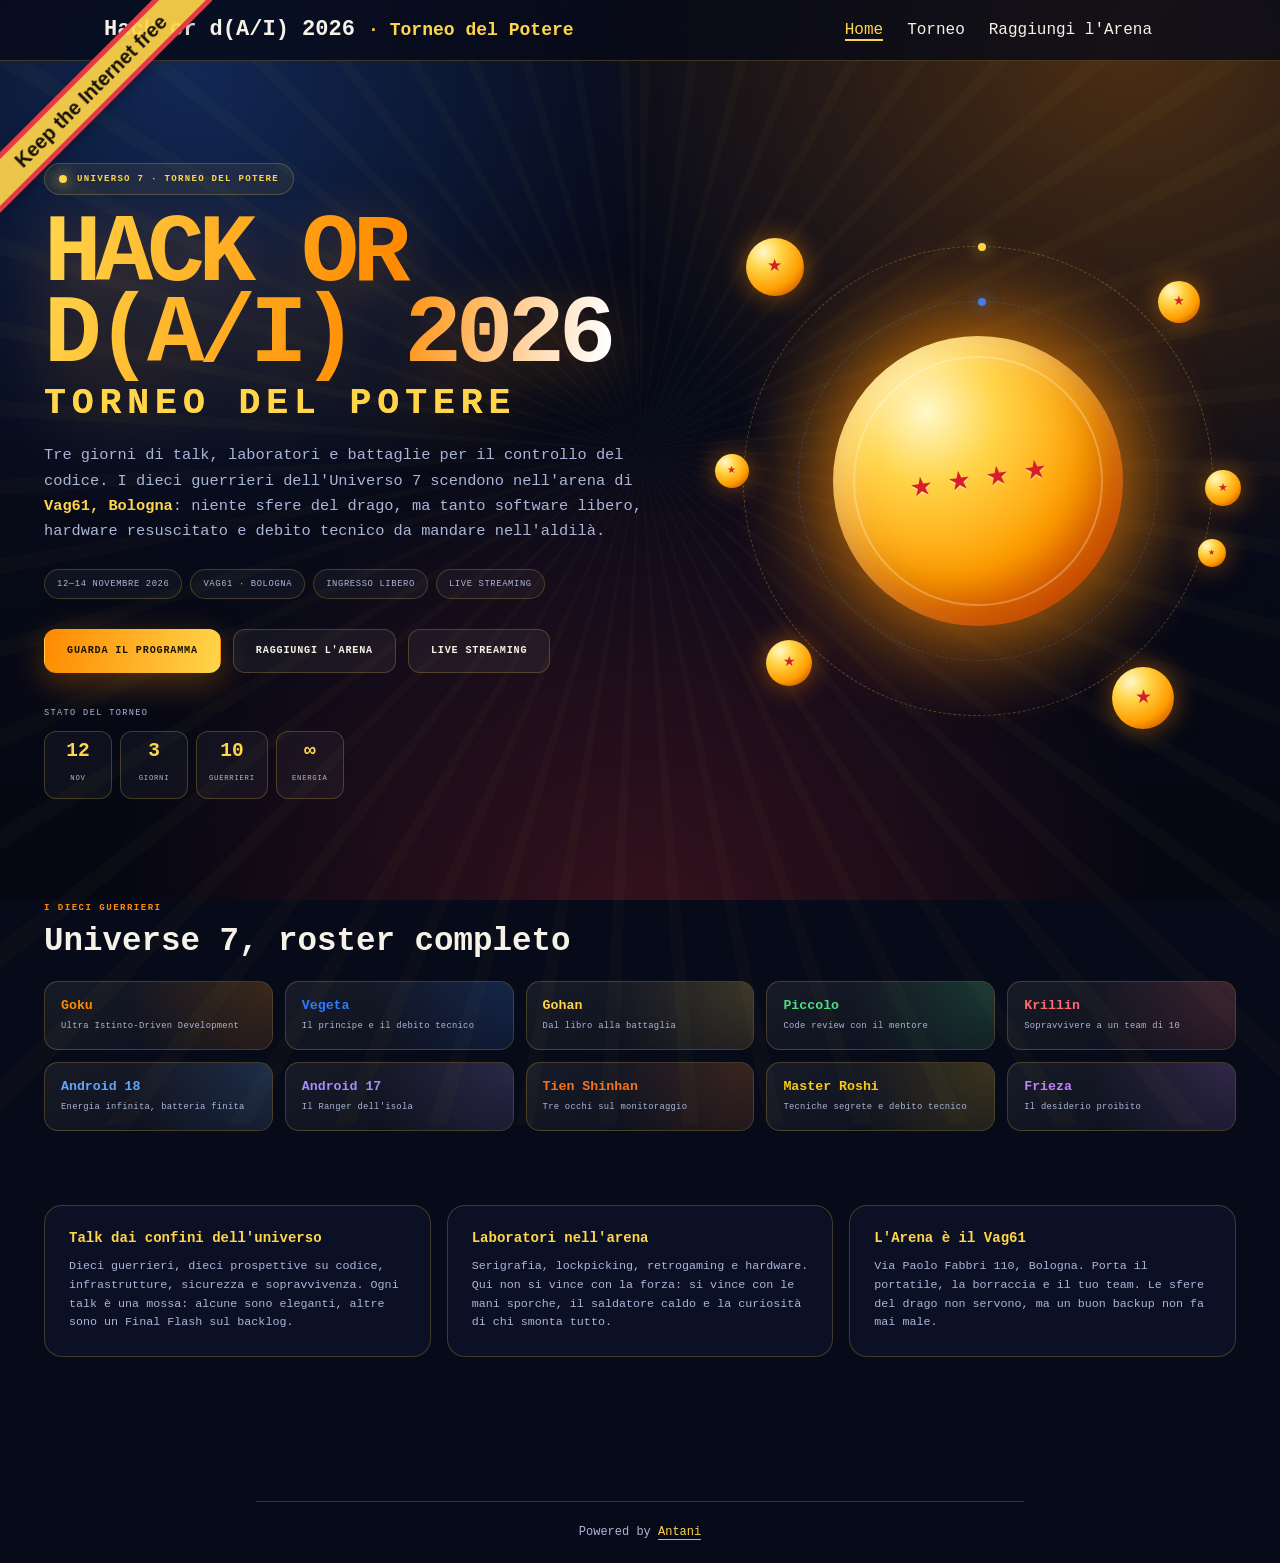
==== commit 41e54943: "Sito Dragon Ball Super — Torneo del Potere" ====
--- a/index.html
+++ b/index.html
@@ -1,213 +1,299 @@
 <!DOCTYPE html>
-<html lang="it">
-<head>
-  <meta charset="utf-8">
-  <meta name="viewport" content="width=device-width, initial-scale=1">
-  <title>Hack or d(A/I) 2026 — 12, 13 e 14 novembre @ Vag61, Bologna</title>
-  <meta name="description" content="Hack or d(A/I) 2026: tre giorni di talk, laboratori, LAN space e autogestione digitale al Vag61 di Bologna, il 12, 13 e 14 novembre.">
-  <meta name="theme-color" content="#0c0f0d">
-  <link rel="icon" type="image/png" href="assets/img/favicon.png">
-  <script>
-    (function () {
-      var root = document.documentElement;
-      try {
-        var t = localStorage.getItem("hod-theme");
-        if (t === "dark") root.classList.add("dark");
-        else if (t === "light") root.classList.remove("dark");
-        else if (window.matchMedia && window.matchMedia("(prefers-color-scheme: dark)").matches) root.classList.add("dark");
-      } catch (e) {}
-      root.classList.add("js");
-    })();
-  </script>
-  <link rel="stylesheet" href="assets/css/style.css">
-  <meta property="og:title" content="Hack or d(A/I) 2026">
-  <meta property="og:description" content="12, 13 e 14 novembre al Vag61, Bologna. Talk, laboratori e autogestione digitale.">
-  <meta property="og:type" content="website">
-  <meta property="og:image" content="assets/img/locandina.jpg">
+<html lang="it" dir="auto">
+
+<head><meta charset="utf-8">
+<meta http-equiv="X-UA-Compatible" content="IE=edge">
+<meta name="viewport" content="width=device-width, initial-scale=1, shrink-to-fit=no">
+<meta name="robots" content="index, follow">
+
+<title>Hack or d(A/I) 2026 · Torneo del Potere</title>
+
+<meta name="description" content="Hack or d(A/I) 2026 · Torneo del Potere — 12-14 novembre, Vag61 Bologna. Talk, laboratori e i dieci guerrieri dell'Universo 7.">
+<meta name="author" content="">
+<link rel="canonical" href="index.html">
+<link crossorigin="anonymous" href="/assets/css/stylesheet.96bbd530e704648f0388971aeecde4cb7303e96ad6e534be36fb8fe85007f73b.css" integrity="sha256-lrvVMOcEZI8DiJca7s3ky3MD6WrW5TS&#43;NvuP6FAH9zs=" rel="preload stylesheet" as="style">
+
+
+
+  <script src="/js/custom.js" defer></script>
+
+
+<link rel="icon" type="image/png" sizes="16x16" href="favicon-16x16.png">
+<link rel="icon" type="image/png" sizes="32x32" href="favicon-32x32.png">
+<link rel="apple-touch-icon" href="apple-touch-icon.png">
+<link rel="mask-icon" href="/safari-pinned-tab.svg">
+<meta name="theme-color" content="#2e2e33">
+<meta name="msapplication-TileColor" content="#2e2e33">
+<script defer crossorigin="anonymous" src="/js/floating-terminal.iife.js"></script>
+<link rel="stylesheet" href="/css/svelte_builds/floating-terminal.css">
+<link rel="alternate" type="application/rss+xml" href="index.xml">
+<link rel="alternate" hreflang="it" href="index.html">
+<noscript>
+    <style>
+        #theme-toggle,
+        .top-link {
+            display: none;
+        }
+
+    </style>
+    <style>
+        @media (prefers-color-scheme: dark) {
+            :root {
+                --theme: rgb(29, 30, 32);
+                --entry: rgb(46, 46, 51);
+                --primary: rgb(218, 218, 219);
+                --secondary: rgb(155, 156, 157);
+                --tertiary: rgb(65, 66, 68);
+                --content: rgb(196, 196, 197);
+                --hljs-bg: rgb(46, 46, 51);
+                --code-bg: rgb(55, 56, 62);
+                --border: rgb(51, 51, 51);
+            }
+
+            .list {
+                background: var(--theme);
+            }
+
+            .list:not(.dark)::-webkit-scrollbar-track {
+                background: 0 0;
+            }
+
+            .list:not(.dark)::-webkit-scrollbar-thumb {
+                border-color: var(--theme);
+            }
+        }
+
+    </style>
+</noscript>
+<script type="application/ld+json">
+{
+  "@context": "https://schema.org",
+  "@type": "Organization",
+  "name": "Hack or d(A/I) 2026 · Torneo del Potere",
+  "url": "/",
+  "description": "Tre giorni di talk, laboratori e battaglie per il controllo del codice al Vag61 di Bologna.",
+  "thumbnailUrl": "/favicon.ico",
+  "sameAs": [
+      
+  ]
+}
+</script>
+	<meta name="generator" content="Hugo 0.169.0">
+    <link rel="stylesheet" href="/dragonball.css">
 </head>
-<body>
-  <a class="skip-link" href="#main">Salta al contenuto principale</a>
-
-  <header class="site-header">
-    <div class="wrap">
-      <a class="brand" href="index.html">
-        <span class="brand-mark">HoD</span>
-        <span class="brand-text">Hack or d(A/I) 2026<small>12—14 nov · Vag61 Bologna</small></span>
-      </a>
-      <nav class="nav" id="nav" aria-label="Navigazione principale">
-        <a href="index.html" aria-current="page">Home</a>
-        <a href="cft.html">Call for Talk</a>
-        <a href="programma.html">Programma</a>
-        <a href="come-arrivare.html">Come arrivare</a>
-      </nav>
-      <div class="header-tools">
-        <button class="icon-btn" id="theme-toggle" type="button" aria-label="Cambia tema">
-          <svg class="icon-sun" viewBox="0 0 24 24" fill="none" stroke="currentColor" stroke-width="2" stroke-linecap="round" aria-hidden="true"><circle cx="12" cy="12" r="4"/><path d="M12 2v2M12 20v2M4.9 4.9l1.4 1.4M17.7 17.7l1.4 1.4M2 12h2M20 12h2M4.9 19.1l1.4-1.4M17.7 6.3l1.4-1.4"/></svg>
-          <svg class="icon-moon" viewBox="0 0 24 24" fill="none" stroke="currentColor" stroke-width="2" stroke-linecap="round" aria-hidden="true"><path d="M21 12.8A9 9 0 1 1 11.2 3a7 7 0 0 0 9.8 9.8z"/></svg>
-        </button>
-        <button class="icon-btn menu-btn" id="menu-toggle" type="button" aria-expanded="false" aria-controls="nav" aria-label="Apri menu">
-          <svg viewBox="0 0 24 24" fill="none" stroke="currentColor" stroke-width="2" stroke-linecap="round" aria-hidden="true"><path d="M3 6h18M3 12h18M3 18h18"/></svg>
-        </button>
+
+<body class="list db-theme" id="top">
+  <a class="skip-link" href="index.html#main-content">Salta al contenuto principale</a>
+<script>
+    if (localStorage.getItem("pref-theme") === "dark") {
+        document.body.classList.add('dark');
+    } else if (localStorage.getItem("pref-theme") === "light") {
+        document.body.classList.remove('dark')
+    } else if (window.matchMedia('(prefers-color-scheme: dark)').matches) {
+        document.body.classList.add('dark');
+    }
+
+</script>
+
+<header class="header">
+    <nav class="nav">
+        <div class="logo">
+            <div class="logo-switches">
+                <button id="theme-toggle" accesskey="t" title="(Alt + T)">
+                    <svg id="moon" xmlns="http://www.w3.org/2000/svg" width="24" height="18" viewBox="0 0 24 24"
+                        fill="none" stroke="currentColor" stroke-width="2" stroke-linecap="round"
+                        stroke-linejoin="round">
+                        <path d="M21 12.79A9 9 0 1 1 11.21 3 7 7 0 0 0 21 12.79z"></path>
+                    </svg>
+                    <svg id="sun" xmlns="http://www.w3.org/2000/svg" width="24" height="18" viewBox="0 0 24 24"
+                        fill="none" stroke="currentColor" stroke-width="2" stroke-linecap="round"
+                        stroke-linejoin="round">
+                        <circle cx="12" cy="12" r="5"></circle>
+                        <line x1="12" y1="1" x2="12" y2="3"></line>
+                        <line x1="12" y1="21" x2="12" y2="23"></line>
+                        <line x1="4.22" y1="4.22" x2="5.64" y2="5.64"></line>
+                        <line x1="18.36" y1="18.36" x2="19.78" y2="19.78"></line>
+                        <line x1="1" y1="12" x2="3" y2="12"></line>
+                        <line x1="21" y1="12" x2="23" y2="12"></line>
+                        <line x1="4.22" y1="19.78" x2="5.64" y2="18.36"></line>
+                        <line x1="18.36" y1="5.64" x2="19.78" y2="4.22"></line>
+                    </svg>
+                </button>
+                <ul class="lang-switch"><li>|</li>
+                </ul>
+            </div>
+        </div>
+        <div class="nav-title">
+          
+            Hack or d(A/I) 2026
+          
+        </div>
+        <ul id="menu">
+            <li>
+                <a href="index.html" title="Home">
+                    <span class="active">Home</span>
+                </a>
+            </li>
+            <li>
+                <a href="programma.html" title="Torneo">
+                    <span>Torneo</span>
+                </a>
+            </li>
+            <li>
+                <a href="come-arrivare.html" title="Raggiungi l'Arena">
+                    <span>Raggiungi l'Arena</span>
+                </a>
+            </li>
+        </ul>
+    </nav>
+    <a class="keepitfree" href="https://keepitfree.ai/it">
+        Keep the Internet free
+    </a>
+</header>
+
+    <main id="main-content" class="main home">
+<section class="db-home">
+  <div class="db-hero">
+    <div class="db-hero-copy">
+      <p class="db-kicker"><span class="db-dot"></span> Universo 7 · Torneo del Potere</p>
+      <h1 class="db-title">Hack or d(A/I) 2026<span>Torneo del Potere</span></h1>
+      <p class="db-sub">Tre giorni di talk, laboratori e battaglie per il controllo del codice. I dieci guerrieri dell'Universo 7 scendono nell'arena di <strong>Vag61, Bologna</strong>: niente sfere del drago, ma tanto software libero, hardware resuscitato e debito tecnico da mandare nell'aldilà.</p>
+      <div class="db-meta">
+        <span>12—14 Novembre 2026</span>
+        <span>Vag61 · Bologna</span>
+        <span>Ingresso libero</span>
+        <span>Live streaming</span>
       </div>
-    </div>
-  </header>
-
-  <main id="main">
-    <section class="hero">
-      <div class="wrap hero-grid">
-        <div>
-          <p class="eyebrow">12—14 novembre 2026 · Bologna, Cirenaica</p>
-          <h1>Hack or d(A/I) <span class="accent">2026</span></h1>
-          <p class="hero-sub">Tre giorni di talk, laboratori e autogestione digitale.</p>
-          <p class="hero-where">@ <a href="https://vag61.nublogs.org/">Vag61</a>, Via Paolo Fabbri 110 — quartiere Cirenaica, Bologna</p>
-          <div class="hero-actions">
-            <a class="btn btn--primary" href="programma.html">Programma <span class="arrow">→</span></a>
-            <a class="btn" href="cft.html">Call for Talk</a>
-            <a class="btn" href="come-arrivare.html">Come arrivare</a>
-          </div>
-          <div class="hero-meta">
-            <span>12—14 nov</span>
-            <span>Vag61 Bologna</span>
-            <span>Talk · Lab · LAN space</span>
-          </div>
-        </div>
-        <figure class="poster-frame">
-          <img src="assets/img/locandina.jpg" alt="Locandina di Hack or d(A/I) 2026" width="1131" height="1600" loading="eager">
-          <figcaption class="poster-caption">Locandina ufficiale · HoD 2026</figcaption>
-        </figure>
+      <div class="db-actions">
+        <a class="db-btn db-btn--primary" href="/programma/">Guarda il programma</a>
+        <a class="db-btn" href="/come-arrivare/">Raggiungi l'Arena</a>
+        <a class="db-btn" href="https://hod26stream.vado.li">Live streaming</a>
       </div>
-    </section>
-
-    <div class="ticker" aria-hidden="true">
-      <div class="ticker-track">
-        <span>Hack or d(A/I) 2026</span><span>12—14 novembre</span><span>Vag61 · Bologna</span><span>Talk</span><span>Laboratori</span><span>LAN space</span><span>Lockpicking</span><span>Retrogaming</span><span>Mutuo soccorso</span><span>Keep the Internet free</span>
-        <span>Hack or d(A/I) 2026</span><span>12—14 novembre</span><span>Vag61 · Bologna</span><span>Talk</span><span>Laboratori</span><span>LAN space</span><span>Lockpicking</span><span>Retrogaming</span><span>Mutuo soccorso</span><span>Keep the Internet free</span>
+      <div class="db-countdown" aria-label="Stato del torneo">
+        <span class="db-countdown-label">Stato del torneo</span>
+        <div class="db-cd"><b>12</b><span>Nov</span></div>
+        <div class="db-cd"><b>3</b><span>Giorni</span></div>
+        <div class="db-cd"><b>10</b><span>Guerrieri</span></div>
+        <div class="db-cd"><b>∞</b><span>Energia</span></div>
       </div>
     </div>
-
-    <div class="wrap page">
-      <section class="section reveal" aria-labelledby="cosa-trovi">
-        <div class="section-head">
-          <span class="num">01</span>
-          <h2 id="cosa-trovi">Cosa trovi</h2>
-        </div>
-        <p class="lead" style="margin-bottom:1.6rem">Per tutta la durata dell'evento, oltre al programma di talk e laboratori.</p>
-        <div class="cards">
-          <article class="card">
-            <span class="idx">01</span>
-            <h3>LAN space</h3>
-            <p>Comodi tavoli per ciappinare con il proprio pc, in compagnia.</p>
-          </article>
-          <article class="card">
-            <span class="idx">02</span>
-            <h3>Tavoli di lockpicking</h3>
-            <p>Serrature, grimaldelli e curiosità meccaniche.</p>
-          </article>
-          <article class="card">
-            <span class="idx">03</span>
-            <h3>Console di retrogaming</h3>
-            <p>Un tuffo nei pixel che hanno fatto la storia.</p>
-          </article>
-          <article class="card">
-            <span class="idx">04</span>
-            <h3>Banchetti, distro e libri</h3>
-            <p>Materiali, software libero e letture per continuare a farsi domande.</p>
-          </article>
-          <article class="card">
-            <span class="idx">05</span>
-            <h3>Mutuo soccorso</h3>
-            <p>Il banchetto dell'<a href="https://mutuosoccorso.eu">associazione Mutuo Soccorso</a>.</p>
-          </article>
-          <article class="card">
-            <span class="idx">06</span>
-            <h3>Talk e laboratori</h3>
-            <p>Tre giorni di incontri, praticantato e discussioni.</p>
-          </article>
-        </div>
-      </section>
-
-      <section class="section reveal" aria-labelledby="esplora">
-        <div class="section-head">
-          <span class="num">02</span>
-          <h2 id="esplora">Esplora</h2>
-        </div>
-        <div class="quick-links">
-          <a class="quick-link" href="programma.html">
-            <span>
-              <span class="ql-title">Programma</span>
-              <span class="ql-desc">Orari, talk e laboratori di giovedì 12, venerdì 13 e sabato 14 novembre.</span>
-            </span>
-            <span class="ql-arrow">Leggi il programma →</span>
-          </a>
-          <a class="quick-link" href="cft.html">
-            <span>
-              <span class="ql-title">Call for Talk</span>
-              <span class="ql-desc">Hai qualcosa da raccontare? Mandaci la tua proposta.</span>
-            </span>
-            <span class="ql-arrow">Proponi un talk →</span>
-          </a>
-          <a class="quick-link" href="come-arrivare.html">
-            <span>
-              <span class="ql-title">Come arrivare</span>
-              <span class="ql-desc">A piedi, in bici, in bus, in auto o dall'aeroporto.</span>
-            </span>
-            <span class="ql-arrow">Trova la strada →</span>
-          </a>
-        </div>
-      </section>
-
-      <section class="section reveal" aria-labelledby="info-pratiche">
-        <div class="section-head">
-          <span class="num">03</span>
-          <h2 id="info-pratiche">Info pratiche</h2>
-        </div>
-        <div class="cards">
-          <article class="card">
-            <span class="idx">A</span>
-            <h3>Dove</h3>
-            <p><a href="https://vag61.nublogs.org/">Vag61</a>, Via Paolo Fabbri 110, quartiere Cirenaica, Bologna.</p>
-          </article>
-          <article class="card">
-            <span class="idx">B</span>
-            <h3>Quando</h3>
-            <p>Giovedì 12, venerdì 13 e sabato 14 novembre 2026.</p>
-          </article>
-          <article class="card">
-            <span class="idx">C</span>
-            <h3>Dormire</h3>
-            <p>Al Vag61 non è possibile pernottare: organizzati con i tuoi giri. In difficoltà? <a href="come-arrivare.html#ospitalita">Scrivici</a>.</p>
-          </article>
-        </div>
-      </section>
-    </div>
-  </main>
-
-  <footer class="site-footer">
-    <div class="wrap footer-grid">
-      <div class="footer-brand">
-        Hack or d(A/I) 2026
-        <small>12—14 novembre · Vag61, Via Paolo Fabbri 110, Bologna</small>
-      </div>
-      <nav class="footer-links" aria-label="Link utili">
-        <a href="index.html">Home</a>
-        <a href="cft.html">Call for Talk</a>
-        <a href="programma.html">Programma</a>
-        <a href="come-arrivare.html">Come arrivare</a>
-        <a class="footer-free" href="https://keepitfree.ai/it">Keep the Internet free</a>
-      </nav>
-    </div>
-  </footer>
-
-  <button class="term-toggle" id="term-toggle" type="button" aria-expanded="false" aria-controls="term" aria-label="Apri il terminale">&gt;_</button>
-  <div class="term" id="term" role="region" aria-label="Terminale di bordo">
-    <div class="term-bar"><span>hod@vag61: ~</span><span class="dots" aria-hidden="true"><i></i><i></i><i></i></span></div>
-    <div class="term-body"></div>
-    <div class="term-input-row">
-      <span aria-hidden="true">$</span>
-      <input type="text" aria-label="Comando del terminale" autocomplete="off" spellcheck="false" placeholder="help">
+    <div class="db-hero-visual" aria-hidden="true">
+      <div class="db-aura"></div>
+      <div class="db-orbit"></div>
+      <div class="db-orbit db-orbit--2"></div>
+      <div class="db-main-ball"><div class="db-stars">★ ★ ★ ★</div></div>
+      <div class="db-ball db-ball--1">★</div>
+      <div class="db-ball db-ball--2">★</div>
+      <div class="db-ball db-ball--3">★</div>
+      <div class="db-ball db-ball--4">★</div>
+      <div class="db-ball db-ball--5">★</div>
+      <div class="db-ball db-ball--6">★</div>
+      <div class="db-ball db-ball--7">★</div>
     </div>
   </div>
 
-  <script src="assets/js/main.js"></script>
+  <section class="db-roster">
+    <p class="db-section-kicker">I dieci guerrieri</p>
+    <h2>Universe 7, roster completo</h2>
+    <div class="db-roster-grid">
+      <div class="db-fighter" style="--accent:#ff8a00"><b>Goku</b><small>Ultra Istinto-Driven Development</small></div>
+      <div class="db-fighter" style="--accent:#2f7bff"><b>Vegeta</b><small>Il principe e il debito tecnico</small></div>
+      <div class="db-fighter" style="--accent:#ffd54a"><b>Gohan</b><small>Dal libro alla battaglia</small></div>
+      <div class="db-fighter" style="--accent:#4ade80"><b>Piccolo</b><small>Code review con il mentore</small></div>
+      <div class="db-fighter" style="--accent:#ff6b6b"><b>Krillin</b><small>Sopravvivere a un team di 10</small></div>
+      <div class="db-fighter" style="--accent:#60a5fa"><b>Android 18</b><small>Energia infinita, batteria finita</small></div>
+      <div class="db-fighter" style="--accent:#a78bfa"><b>Android 17</b><small>Il Ranger dell'isola</small></div>
+      <div class="db-fighter" style="--accent:#f97316"><b>Tien Shinhan</b><small>Tre occhi sul monitoraggio</small></div>
+      <div class="db-fighter" style="--accent:#facc15"><b>Master Roshi</b><small>Tecniche segrete e debito tecnico</small></div>
+      <div class="db-fighter" style="--accent:#c084fc"><b>Frieza</b><small>Il desiderio proibito</small></div>
+    </div>
+  </section>
+
+  <section class="db-home-info">
+    <div class="db-panel">
+      <h3>Talk dai confini dell'universo</h3>
+      <p>Dieci guerrieri, dieci prospettive su codice, infrastrutture, sicurezza e sopravvivenza. Ogni talk è una mossa: alcune sono eleganti, altre sono un Final Flash sul backlog.</p>
+    </div>
+    <div class="db-panel">
+      <h3>Laboratori nell'arena</h3>
+      <p>Serigrafia, lockpicking, retrogaming e hardware. Qui non si vince con la forza: si vince con le mani sporche, il saldatore caldo e la curiosità di chi smonta tutto.</p>
+    </div>
+    <div class="db-panel">
+      <h3>L'Arena è il Vag61</h3>
+      <p>Via Paolo Fabbri 110, Bologna. Porta il portatile, la borraccia e il tuo team. Le sfere del drago non servono, ma un buon backup non fa mai male.</p>
+    </div>
+  </section>
+</section>
+</main>
+    
+    
+<footer class="footer">
+
+    <span>
+        Powered by
+        <a href="https://hacklabbo.indivia.net" rel="noopener noreferrer">Antani</a>
+    </span>
+</footer>
+<a href="index.html#top" aria-label="go to top" title="Go to Top (Alt + G)" class="top-link" id="top-link" accesskey="g">
+    <svg xmlns="http://www.w3.org/2000/svg" viewBox="0 0 12 6" fill="currentColor">
+        <path d="M12 6H0l6-6z" />
+    </svg>
+</a>
+
+<script>
+    let menu = document.getElementById('menu')
+    if (menu) {
+        menu.scrollLeft = localStorage.getItem("menu-scroll-position");
+        menu.onscroll = function () {
+            localStorage.setItem("menu-scroll-position", menu.scrollLeft);
+        }
+    }
+
+    document.querySelectorAll('a[href^="#"]').forEach(anchor => {
+        anchor.addEventListener("click", function (e) {
+            e.preventDefault();
+            var id = this.getAttribute("href").substr(1);
+            if (!window.matchMedia('(prefers-reduced-motion: reduce)').matches) {
+                document.querySelector(`[id='${decodeURIComponent(id)}']`).scrollIntoView({
+                    behavior: "smooth"
+                });
+            } else {
+                document.querySelector(`[id='${decodeURIComponent(id)}']`).scrollIntoView();
+            }
+            if (id === "top") {
+                history.replaceState(null, null, " ");
+            } else {
+                history.pushState(null, null, `#${id}`);
+            }
+        });
+    });
+
+</script>
+<script>
+    var mybutton = document.getElementById("top-link");
+    window.onscroll = function () {
+        if (document.body.scrollTop > 800 || document.documentElement.scrollTop > 800) {
+            mybutton.style.visibility = "visible";
+            mybutton.style.opacity = "1";
+        } else {
+            mybutton.style.visibility = "hidden";
+            mybutton.style.opacity = "0";
+        }
+    };
+
+</script>
+<script>
+    document.getElementById("theme-toggle").addEventListener("click", () => {
+        if (document.body.className.includes("dark")) {
+            document.body.classList.remove('dark');
+            localStorage.setItem("pref-theme", 'light');
+        } else {
+            document.body.classList.add('dark');
+            localStorage.setItem("pref-theme", 'dark');
+        }
+    })
+
+</script>
 </body>
+
 </html>
--- a/assets/css/stylesheet.96bbd530e704648f0388971aeecde4cb7303e96ad6e534be36fb8fe85007f73b.css
+++ b/assets/css/stylesheet.96bbd530e704648f0388971aeecde4cb7303e96ad6e534be36fb8fe85007f73b.css
@@ -0,0 +1,7 @@
+/*
+  PaperMod v6
+  License: MIT https://github.com/adityatelange/hugo-PaperMod/blob/master/LICENSE
+  Copyright (c) 2020 nanxiaobei and adityatelange
+  Copyright (c) 2021-2022 adityatelange
+*/
+:root{--gap:24px;--content-gap:20px;--nav-width:1024px;--main-width:720px;--header-height:60px;--footer-height:60px;--radius:8px;--theme:rgb(255, 255, 255);--entry:rgb(255, 255, 255);--primary:rgb(30, 30, 30);--secondary:rgb(108, 108, 108);--tertiary:rgb(214, 214, 214);--content:rgb(31, 31, 31);--hljs-bg:rgb(28, 29, 33);--code-bg:rgb(245, 245, 245);--border:rgb(238, 238, 238)}.dark{--theme:rgb(29, 30, 32);--entry:rgb(46, 46, 51);--primary:rgb(218, 218, 219);--secondary:rgb(155, 156, 157);--tertiary:rgb(65, 66, 68);--content:rgb(196, 196, 197);--hljs-bg:rgb(46, 46, 51);--code-bg:rgb(55, 56, 62);--border:rgb(51, 51, 51)}.list{background:var(--code-bg)}.dark.list{background:var(--theme)}*,::after,::before{box-sizing:border-box}html{-webkit-tap-highlight-color:transparent;overflow-y:scroll}a,button,body,h1,h2,h3,h4,h5,h6{color:var(--primary)}body{font-family:-apple-system,BlinkMacSystemFont,segoe ui,Roboto,Oxygen,Ubuntu,Cantarell,open sans,helvetica neue,sans-serif;font-size:18px;line-height:1.6;word-break:break-word;background:var(--theme)}article,aside,figcaption,figure,footer,header,hgroup,main,nav,section,table{display:block}h1,h2,h3,h4,h5,h6{line-height:1.2}h1,h2,h3,h4,h5,h6,p{margin-top:0;margin-bottom:0}ul{padding:0}a{text-decoration:none}body,figure,ul{margin:0}table{width:100%;border-collapse:collapse;border-spacing:0;overflow-x:auto;word-break:keep-all}button,input,textarea{padding:0;font:inherit;background:0 0;border:0}input,textarea{outline:0}button,input[type=button],input[type=submit]{cursor:pointer}input:-webkit-autofill,textarea:-webkit-autofill{box-shadow:0 0 0 50px var(--theme)inset}img{display:block;max-width:100%}.not-found{position:absolute;left:0;right:0;display:flex;align-items:center;justify-content:center;height:80%;font-size:160px;font-weight:700}.archive-posts{width:100%;font-size:16px}.archive-year{margin-top:40px}.archive-year:not(:last-of-type){border-bottom:2px solid var(--border)}.archive-month{display:flex;align-items:flex-start;padding:10px 0}.archive-month-header{margin:25px 0;width:200px}.archive-month:not(:last-of-type){border-bottom:1px solid var(--border)}.archive-entry{position:relative;padding:5px;margin:10px 0}.archive-entry-title{margin:5px 0;font-weight:400}.archive-count,.archive-meta{color:var(--secondary);font-size:14px}.footer,.top-link{font-size:12px;color:var(--secondary)}.footer{max-width:calc(var(--main-width) + var(--gap) * 2);margin:auto;padding:calc((var(--footer-height) - var(--gap))/2)var(--gap);text-align:center;line-height:24px}.footer span{margin-inline-start:1px;margin-inline-end:1px}.footer span:last-child{white-space:nowrap}.footer a{color:inherit;border-bottom:1px solid var(--secondary)}.footer a:hover{border-bottom:1px solid var(--primary)}.top-link{visibility:hidden;position:fixed;bottom:60px;right:30px;z-index:99;background:var(--tertiary);width:42px;height:42px;padding:12px;border-radius:64px;transition:visibility .5s,opacity .8s linear}.top-link,.top-link svg{filter:drop-shadow(0 0 0 var(--theme))}.footer a:hover,.top-link:hover{color:var(--primary)}.top-link:focus,#theme-toggle:focus{outline:0}.nav{display:flex;flex-wrap:wrap;justify-content:space-between;max-width:calc(var(--nav-width) + var(--gap) * 2);margin-inline-start:auto;margin-inline-end:auto;line-height:var(--header-height)}.nav a{display:block}.logo,#menu{display:flex;margin:auto var(--gap)}.logo{flex-wrap:inherit}.logo a{font-size:24px;font-weight:700}.logo a img,.logo a svg{display:inline;vertical-align:middle;pointer-events:none;transform:translate(0,-10%);border-radius:6px;margin-inline-end:8px}button#theme-toggle{font-size:26px;margin:auto 4px}body.dark #moon{vertical-align:middle;display:none}body:not(.dark) #sun{display:none}#menu{list-style:none;word-break:keep-all;overflow-x:auto;white-space:nowrap}#menu li+li{margin-inline-start:var(--gap)}#menu a{font-size:16px}#menu .active{font-weight:500;border-bottom:2px solid}.lang-switch li,.lang-switch ul,.logo-switches{display:inline-flex;margin:auto 4px}.lang-switch{display:flex;flex-wrap:inherit}.lang-switch a{margin:auto 3px;font-size:16px;font-weight:500}.logo-switches{flex-wrap:inherit}*{font-family:monospace}.main{position:relative;min-height:calc(100vh - var(--header-height) - var(--footer-height));max-width:calc(var(--main-width) + var(--gap) * 2);margin:auto;padding:var(--gap)}.page-header h1{font-size:40px}.pagination{display:flex}.pagination a{color:var(--theme);font-size:13px;line-height:36px;background:var(--primary);border-radius:calc(36px/2);padding:0 16px}.pagination .next{margin-inline-start:auto}.social-icons{padding:12px 0}.social-icons a:not(:last-of-type){margin-inline-end:12px}.social-icons a svg{height:26px;width:26px}code{direction:ltr}div.highlight,pre{position:relative}.copy-code{display:none;position:absolute;top:4px;right:4px;color:rgba(255,255,255,.8);background:rgba(78,78,78,.8);border-radius:var(--radius);padding:0 5px;font-size:14px;user-select:none}div.highlight:hover .copy-code,pre:hover .copy-code{display:block}.first-entry{position:relative;display:flex;flex-direction:column;justify-content:center;min-height:320px;margin:var(--gap)0 calc(var(--gap) * 2)}.first-entry .entry-header{overflow:hidden;display:-webkit-box;-webkit-box-orient:vertical;-webkit-line-clamp:3}.first-entry .entry-header h1{font-size:34px;line-height:1.3}.first-entry .entry-content{margin:14px 0;font-size:16px;-webkit-line-clamp:3}.first-entry .entry-footer{font-size:14px}.home-info .entry-content{-webkit-line-clamp:unset}.post-entry{position:relative;margin-bottom:var(--gap);padding:var(--gap);background:var(--entry);border-radius:var(--radius);transition:transform .1s;border:1px solid var(--border)}.post-entry:active{transform:scale(.96)}.tag-entry .entry-cover{display:none}.entry-header h2{font-size:24px;line-height:1.3}.entry-content{margin:8px 0;color:var(--secondary);font-size:14px;line-height:1.6;overflow:hidden;display:-webkit-box;-webkit-box-orient:vertical;-webkit-line-clamp:2}.entry-footer{color:var(--secondary);font-size:13px}.entry-link{position:absolute;left:0;right:0;top:0;bottom:0}.entry-cover,.entry-isdraft{font-size:14px;color:var(--secondary)}.entry-cover{margin-bottom:var(--gap);text-align:center}.entry-cover img{border-radius:var(--radius);pointer-events:none;width:100%;height:auto}.entry-cover a{color:var(--secondary);box-shadow:0 1px 0 var(--primary)}.page-header,.post-header{margin:24px auto var(--content-gap)}.post-title{margin-bottom:2px;font-size:40px}.post-description{margin-top:10px;margin-bottom:5px}.post-meta,.breadcrumbs{color:var(--secondary);font-size:14px;display:flex;flex-wrap:wrap}.post-meta .i18n_list li{display:inline-flex;list-style:none;margin:auto 3px;box-shadow:0 1px 0 var(--secondary)}.breadcrumbs a{font-size:16px}.post-content{color:var(--content)}.post-content h3,.post-content h4,.post-content h5,.post-content h6{margin:24px 0 16px}.post-content h1{margin:40px auto 32px;font-size:40px}.post-content h2{margin:32px auto 24px;font-size:32px}.post-content h3{font-size:24px}.post-content h4{font-size:16px}.post-content h5{font-size:14px}.post-content h6{font-size:12px}.post-content a,.toc a:hover{box-shadow:0 1px}.post-content a code{margin:auto 0;border-radius:0;box-shadow:0 -1px 0 var(--primary)inset}.post-content del{text-decoration:none;background:linear-gradient(to right,var(--primary) 100%,transparent 0)0/1px 1px repeat-x}.post-content dl,.post-content ol,.post-content p,.post-content figure,.post-content ul{margin-bottom:var(--content-gap)}.post-content ol,.post-content ul{padding-inline-start:20px}.post-content li{margin-top:5px}.post-content li p{margin-bottom:0}.post-content dl{display:flex;flex-wrap:wrap;margin:0}.post-content dt{width:25%;font-weight:700}.post-content dd{width:75%;margin-inline-start:0;padding-inline-start:10px}.post-content dd~dd,.post-content dt~dt{margin-top:10px}.post-content table{margin-bottom:32px}.post-content table th,.post-content table:not(.highlighttable,.highlight table,.gist .highlight) td{min-width:80px;padding:12px 8px;line-height:1.5;border-bottom:1px solid var(--border)}.post-content table th{font-size:14px;text-align:start}.post-content table:not(.highlighttable) td code:only-child{margin:auto 0}.post-content .highlight table{border-radius:var(--radius)}.post-content .highlight:not(table){margin:10px auto;background:var(--hljs-bg)!important;border-radius:var(--radius);direction:ltr}.post-content li>.highlight{margin-inline-end:0}.post-content ul pre{margin-inline-start:calc(var(--gap) * -2)}.post-content .highlight pre{margin:0}.post-content .highlighttable{table-layout:fixed}.post-content .highlighttable td:first-child{width:40px}.post-content .highlighttable td .linenodiv{padding-inline-end:0!important}.post-content .highlighttable td .highlight,.post-content .highlighttable td .linenodiv pre{margin-bottom:0}.post-content code{margin:auto 4px;padding:4px 6px;font-size:.78em;line-height:1.5;background:var(--code-bg);border-radius:2px}.post-content pre code{display:block;margin:auto 0;padding:10px;color:#d5d5d6;background:var(--hljs-bg)!important;border-radius:var(--radius);overflow-x:auto;word-break:break-all}.post-content blockquote{margin:20px 0;padding:0 14px;border-inline-start:3px solid var(--primary)}.post-content hr{margin:30px 0;height:2px;background:var(--tertiary);border:0}.post-content iframe{max-width:100%}.post-content img{border-radius:4px;margin:1rem 0}.post-content img[src*="#center"]{margin:1rem auto}.post-content figure.align-center{text-align:center}.post-content figure>figcaption{color:var(--primary);font-size:16px;font-weight:700;margin:8px 0 16px}.post-content figure>figcaption>p{color:var(--secondary);font-size:14px;font-weight:400}.toc{margin:0 2px 40px;border:1px solid var(--border);background:var(--code-bg);border-radius:var(--radius);padding:.4em}.dark .toc{background:var(--entry)}.toc details summary{cursor:zoom-in;margin-inline-start:20px}.toc details[open] summary{cursor:zoom-out}.toc .details{display:inline;font-weight:500}.toc .inner{margin:0 20px;padding:10px 20px}.toc li ul{margin-inline-start:var(--gap)}.toc summary:focus{outline:0}.post-footer{margin-top:56px}.post-tags li{display:inline-block;margin-inline-end:3px;margin-bottom:5px}.post-tags a,.share-buttons,.paginav{border-radius:var(--radius);background:var(--code-bg);border:1px solid var(--border)}.post-tags a{display:block;padding-inline-start:14px;padding-inline-end:14px;color:var(--secondary);font-size:14px;line-height:34px;background:var(--code-bg)}.post-tags a:hover,.paginav a:hover{background:var(--border)}.share-buttons{margin:14px 0;padding-inline-start:var(--radius);display:flex;justify-content:center;overflow-x:auto}.share-buttons a{margin-top:10px}.share-buttons a:not(:last-of-type){margin-inline-end:12px}h1:hover .anchor,h2:hover .anchor,h3:hover .anchor,h4:hover .anchor,h5:hover .anchor,h6:hover .anchor{display:inline-flex;color:var(--secondary);margin-inline-start:8px;font-weight:500;user-select:none}.paginav{margin:10px 0;display:flex;line-height:30px;border-radius:var(--radius)}.paginav a{padding-inline-start:14px;padding-inline-end:14px;border-radius:var(--radius)}.paginav .title{letter-spacing:1px;text-transform:uppercase;font-size:small;color:var(--secondary)}.paginav .prev,.paginav .next{width:50%}.paginav span:hover:not(.title){box-shadow:0 1px}.paginav .next{margin-inline-start:auto;text-align:right}[dir=rtl] .paginav .next{text-align:left}h1>a>svg{display:inline}img.in-text{display:inline;margin:auto}.buttons,.main .profile{display:flex;justify-content:center}.main .profile{align-items:center;min-height:calc(100vh - var(--header-height) - var(--footer-height) - (var(--gap) * 2))}.profile .profile_inner h1{padding:12px 0}.profile img{display:inline-table;border-radius:50%}.buttons{flex-wrap:wrap;max-width:400px;margin:0 auto}.button{background:var(--tertiary);border-radius:var(--radius);margin:8px;padding:6px;transition:transform .1s}.button-inner{padding:0 8px}.button:active{transform:scale(.96)}#searchbox input{padding:4px 10px;width:100%;color:var(--primary);font-weight:700;border:2px solid var(--tertiary);border-radius:var(--radius)}#searchbox input:focus{border-color:var(--secondary)}#searchResults li{list-style:none;border-radius:var(--radius);padding:10px;margin:10px 0;position:relative;font-weight:500}#searchResults{margin:10px 0;width:100%}#searchResults li:active{transition:transform .1s;transform:scale(.98)}#searchResults a{position:absolute;width:100%;height:100%;top:0;left:0;outline:none}#searchResults .focus{transform:scale(.98);border:2px solid var(--tertiary)}.terms-tags li{display:inline-block;margin:10px;font-weight:500}.terms-tags a{display:block;padding:3px 10px;background:var(--tertiary);border-radius:6px;transition:transform .1s}.terms-tags a:active{background:var(--tertiary);transform:scale(.96)}.hljs-comment,.hljs-quote{color:#b6b18b}.hljs-deletion,.hljs-name,.hljs-regexp,.hljs-selector-class,.hljs-selector-id,.hljs-tag,.hljs-template-variable,.hljs-variable{color:#eb3c54}.hljs-built_in,.hljs-builtin-name,.hljs-link,.hljs-literal,.hljs-meta,.hljs-number,.hljs-params,.hljs-type{color:#e7ce56}.hljs-attribute{color:#ee7c2b}.hljs-addition,.hljs-bullet,.hljs-string,.hljs-symbol{color:#4fb4d7}.hljs-section,.hljs-title{color:#78bb65}.hljs-keyword,.hljs-selector-tag{color:#b45ea4}.hljs{display:block;overflow-x:auto;background:#1c1d21;color:#c0c5ce;padding:.5em}.hljs-emphasis{font-style:italic}.hljs-strong{font-weight:700}::-webkit-scrollbar-track{background:0 0}.list:not(.dark)::-webkit-scrollbar-track{background:var(--code-bg)}::-webkit-scrollbar-thumb{background:var(--tertiary);border:5px solid var(--theme);border-radius:var(--radius)}.list:not(.dark)::-webkit-scrollbar-thumb{border:5px solid var(--code-bg)}::-webkit-scrollbar-thumb:hover{background:var(--secondary)}::-webkit-scrollbar:not(.highlighttable,.highlight table,.gist .highlight){background:var(--theme)}.post-content .highlighttable td .highlight pre code::-webkit-scrollbar{display:none}.post-content :not(table) ::-webkit-scrollbar-thumb{border:2px solid var(--hljs-bg);background:#717175}.post-content :not(table) ::-webkit-scrollbar-thumb:hover{background:#a3a3a5}.gist table::-webkit-scrollbar-thumb{border:2px solid #fff;background:#adadad}.gist table::-webkit-scrollbar-thumb:hover{background:#707070}.post-content table::-webkit-scrollbar-thumb{border-width:2px}@media screen and (min-width:768px){::-webkit-scrollbar{width:19px;height:11px}}@media screen and (max-width:768px){:root{--gap:14px}.profile img{transform:scale(.85)}.first-entry{min-height:260px}.archive-month{flex-direction:column}.archive-year{margin-top:20px}.footer{padding:calc((var(--footer-height) - var(--gap) - 10px)/2)var(--gap)}}@media screen and (max-width:900px){.list .top-link{transform:translateY(-5rem)}}@media(prefers-reduced-motion){.terms-tags a:active,.button:active,.post-entry:active,.top-link,#searchResults .focus,#searchResults li:active{transform:none}}nav .logo{display:none}.nav-title{font-weight:700;font-size:22px}@media screen and (max-width:768px){.nav{display:flex;justify-content:center}}.livestream{display:inline-block;padding:10px;border:3px solid red;text-align:center;text-transform:uppercase;font-size:24px;font-weight:bolder;animation:cambiaColore 3s infinite alternate}@keyframes cambiaColore{0%{border-color:red}50%{border-color:blue}100%{border-color:lime}}.skip-link{position:absolute;left:-9999px;top:0}.skip-link:focus{left:0;z-index:9999;padding:1rem;background:#fff;color:#000}.email{position:relative;display:inline-block;cursor:pointer;font-style:italic}.email_tooltip{visibility:hidden;opacity:0;position:absolute;bottom:100%;left:50%;transform:translateX(-50%);background:#333;color:#fff;padding:6px 10px;border-radius:4px;white-space:nowrap;transition:opacity .2s}.email:hover .email_tooltip{visibility:visible;opacity:1}form{margin-top:var(--gap)}form input,form textarea{padding:4px 10px;width:100%;color:var(--primary);font-weight:700;border:2px solid var(--tertiary);border-radius:var(--radius);margin-bottom:var(--gap);transition:border-color .8s}form input:focus,form textarea:focus{border-color:var(--primary)}form textarea{display:block}.grid{display:grid;grid-template-columns:auto auto;grid-gap:var(--gap)}@media all and (max-width:415px){.grid{grid-template-columns:auto;grid-gap:unset}}form input[type=submit]{color:var(--theme)!important;line-height:36px;background:var(--primary);border-radius:calc(36px/2);padding:0 16px}.main.home{max-width:unset}.main.home .profile_inner{padding:1rem}.profile{display:grid!important;grid-template-columns:auto auto}.profile img{display:unset;border-radius:0%}@media screen and (max-width:768px){.main.home{max-width:calc(var(--main-width) + var(--gap) * 2)}.main.home .profile{grid-template-columns:auto}.main.home .profile_inner{padding:unset;text-align:center}.main.home h2{margin-bottom:0}}tbody tr:hover{color:#7f7f7f;border-left:1px solid #7f7f7f;transition:border .5s,color .5s}tbody tr:hover a:hover{color:#7f7f7f}body.dark tbody tr:hover{color:#fff;border-left:1px solid #fff}body.dark tbody tr:hover a:hover{color:#fff}.keepitfree{position:fixed;display:block;font:700 20px poppins,Arial,sans-serif;background:rgba(255,255,255,.8);color:#1e1935;text-decoration:none;padding:5px;text-align:center;width:300px;z-index:100;border-top:5px solid #ed1c24;border-bottom:5px solid #ed1c24;box-shadow:0 3px 10px rgba(0,0,0,.25);left:-59px;top:70px;transform:rotate(-45deg)}@media screen and (max-width:768px){.keepitfree{position:static;transform:none;width:100%}}.locandina{position:relative;display:inline-block;max-width:100%;margin-top:10px}.poster{display:block;height:800px;width:auto;max-width:100%}.chip{position:absolute;bottom:14%;right:10%;width:8%;height:auto;background:0 0;cursor:pointer}@media(max-width:768px){.locandina{display:block;width:100%}.poster{width:100%;height:auto}.chip{width:8%;bottom:14%;right:10%}}
--- a/css/svelte_builds/floating-terminal.css
+++ b/css/svelte_builds/floating-terminal.css
@@ -0,0 +1 @@
+.floating-terminal.svelte-lezmv7{position:fixed;width:600px;max-width:90vw;height:400px;max-height:70vh;background:#0a0a0a;border:2px solid #00ff41;box-shadow:0 0 20px #00ff4180,0 0 40px #00ff414d,inset 0 0 60px #00ff411a;font-family:Courier New,monospace;z-index:9999;display:flex;flex-direction:column;cursor:move;animation:svelte-lezmv7-glitch 5s infinite;transition:opacity .5s ease-in-out;touch-action:none}@media (max-width: 768px){.floating-terminal.svelte-lezmv7{width:95vw;max-width:95vw;height:60vh;max-height:60vh;left:2.5vw!important;top:20vh!important}}@media (max-width: 480px){.floating-terminal.svelte-lezmv7{width:98vw;max-width:98vw;height:55vh;max-height:55vh;left:1vw!important;top:25vh!important;border-width:1px}}@keyframes svelte-lezmv7-glitch{0%,90%,to{filter:none}92%{filter:hue-rotate(90deg) brightness(1.2)}94%{filter:hue-rotate(-90deg) brightness(.8)}}.terminal-header.svelte-lezmv7{background:linear-gradient(180deg,#1a1a1a,#0f0f0f);padding:8px 12px;border-bottom:1px solid #00ff41;display:flex;justify-content:space-between;align-items:center;box-shadow:0 2px 10px #00ff414d;user-select:none;-webkit-user-select:none;-moz-user-select:none;-ms-user-select:none}@media (max-width: 768px){.terminal-header.svelte-lezmv7{padding:12px;min-height:44px}}.terminal-title.svelte-lezmv7{color:#00ff41;font-size:14px;font-weight:700;text-shadow:0 0 10px rgba(0,255,65,.8);letter-spacing:2px}.terminal-controls.svelte-lezmv7{display:flex;gap:8px}.control-dot.svelte-lezmv7{width:12px;height:12px;border-radius:50%;background:#00ff41;box-shadow:0 0 8px #00ff41cc;animation:svelte-lezmv7-pulse 2s infinite;cursor:pointer;transition:all .2s}.control-dot.svelte-lezmv7:hover{background:#f05;box-shadow:0 0 12px #f05}@media (max-width: 768px){.control-dot.svelte-lezmv7{width:16px;height:16px;min-width:44px;min-height:44px;display:flex;align-items:center;justify-content:center}.control-dot.svelte-lezmv7:before{content:"";width:16px;height:16px;border-radius:50%;background:inherit;box-shadow:inherit}}@keyframes svelte-lezmv7-pulse{0%,to{opacity:1}50%{opacity:.5}}.terminal-body.svelte-lezmv7{flex:1;padding:12px;overflow-y:auto;cursor:text;background:repeating-linear-gradient(0deg,rgba(0,0,0,.15) 0px,rgba(0,0,0,.15) 1px,transparent 1px,transparent 2px)}.terminal-body.svelte-lezmv7::-webkit-scrollbar{width:8px}.terminal-body.svelte-lezmv7::-webkit-scrollbar-track{background:#0a0a0a}.terminal-body.svelte-lezmv7::-webkit-scrollbar-thumb{background:#00ff41;box-shadow:0 0 6px #00ff4199}.output-container.svelte-lezmv7{margin-bottom:8px}.line.svelte-lezmv7{color:#00ff41;font-size:14px;line-height:1.6;margin:4px 0;text-shadow:0 0 5px rgba(0,255,65,.5);white-space:pre-wrap;word-wrap:break-word}@media (max-width: 480px){.line.svelte-lezmv7{font-size:12px;line-height:1.5}}.input-line.svelte-lezmv7{color:#00ff41;display:flex;align-items:center;gap:8px}.error-line.svelte-lezmv7{color:#f05;text-shadow:0 0 5px rgba(255,0,85,.5)}.prompt.svelte-lezmv7{color:#00ff41;font-weight:700;text-shadow:0 0 8px rgba(0,255,65,.8)}.terminal-input.svelte-lezmv7{flex:1;background:transparent;border:none;outline:none;color:#00ff41;font-family:Courier New,monospace;font-size:14px;text-shadow:0 0 5px rgba(0,255,65,.5);caret-color:#00ff41}.terminal-input.svelte-lezmv7::placeholder{color:#00ff414d}@media (max-width: 480px){.terminal-input.svelte-lezmv7{font-size:16px}}.terminal-link.svelte-lezmv7{color:#0ff;text-decoration:underline;text-shadow:0 0 8px rgba(0,255,255,.8);cursor:pointer;transition:all .2s}.terminal-link.svelte-lezmv7:hover{color:#f0f;text-shadow:0 0 12px rgba(255,0,255,1)}@keyframes svelte-lezmv7-blink{0%,49%{opacity:1}50%,to{opacity:0}}.terminal-input.svelte-lezmv7:after{content:"█";animation:svelte-lezmv7-blink 1s infinite}
--- a/dragonball.css
+++ b/dragonball.css
@@ -0,0 +1,799 @@
+/* Dragon Ball Super — Torneo del Potere theme */
+:root {
+  --db-orange: #ff8a00;
+  --db-gold: #ffd54a;
+  --db-blue: #2f7bff;
+  --db-red: #e63946;
+  --db-violet: #7b5cff;
+  --db-bg: #070a18;
+  --db-panel: rgba(12, 18, 40, .84);
+  --db-panel-2: rgba(18, 26, 58, .92);
+  --db-text: #f7f2e8;
+  --db-muted: #aab6d8;
+  --db-line: rgba(255, 213, 74, .22);
+}
+
+body.db-theme {
+  --theme: #070a18;
+  --entry: #0d1430;
+  --primary: #f7f2e8;
+  --secondary: #aab6d8;
+  --tertiary: #26305c;
+  --content: #e7e9f5;
+  --border: rgba(255, 213, 74, .18);
+  background: var(--db-bg) !important;
+  color: var(--db-text);
+  font-family: "Trebuchet MS", "Segoe UI", system-ui, sans-serif;
+}
+
+body.db-theme::before {
+  content: "";
+  position: fixed;
+  inset: 0;
+  z-index: -2;
+  pointer-events: none;
+  background:
+    radial-gradient(circle at 15% 8%, rgba(47, 123, 255, .26), transparent 34%),
+    radial-gradient(circle at 88% 4%, rgba(255, 138, 0, .28), transparent 38%),
+    radial-gradient(circle at 50% 105%, rgba(230, 57, 70, .22), transparent 46%),
+    linear-gradient(180deg, #080b1a 0%, #070a18 55%, #050712 100%);
+}
+
+body.db-theme::after {
+  content: "";
+  position: fixed;
+  inset: -25%;
+  z-index: -1;
+  pointer-events: none;
+  opacity: .5;
+  background: repeating-conic-gradient(from 0deg at 50% 50%, rgba(255, 213, 74, .05) 0deg 1.4deg, transparent 1.4deg 7deg);
+  animation: db-spin 70s linear infinite;
+}
+
+@keyframes db-spin { to { transform: rotate(360deg); } }
+@keyframes db-pulse { 50% { transform: scale(1.06); opacity: .85; } }
+@keyframes db-float { 50% { transform: translateY(-14px) rotate(4deg); } }
+@keyframes db-float-soft { 50% { transform: translateY(-8px); } }
+
+.db-theme .header {
+  position: relative;
+  background: rgba(7, 10, 24, .78);
+  border-bottom: 1px solid var(--db-line);
+  backdrop-filter: blur(14px);
+}
+
+.db-theme .nav a,
+.db-theme .nav-title,
+.db-theme #theme-toggle,
+.db-theme .logo a {
+  color: var(--db-text);
+}
+
+.db-theme .nav a:hover,
+.db-theme #menu .active {
+  color: var(--db-gold);
+  border-color: var(--db-gold);
+}
+
+.db-theme .keepitfree {
+  background: rgba(255, 213, 74, .92) !important;
+  color: #17100a;
+  border-color: var(--db-red);
+}
+
+.db-theme .main {
+  max-width: 1180px;
+}
+
+.db-theme .main.home {
+  max-width: none;
+  padding: 0;
+}
+
+.db-theme .footer {
+  margin-top: 60px;
+  border-top: 1px solid var(--db-line);
+  color: var(--db-muted);
+}
+
+.db-theme .footer a { color: var(--db-gold); }
+
+.db-theme .post-title {
+  color: var(--db-gold);
+  text-shadow: 0 0 34px rgba(255, 213, 74, .22);
+}
+
+.db-theme .post-content h2 { color: var(--db-gold); }
+.db-theme .post-content h3 { color: var(--db-orange); }
+.db-theme .post-content a { color: var(--db-gold); box-shadow: 0 1px 0 var(--db-gold); }
+.db-theme .post-content a:hover { color: #fff2b0; }
+
+.db-theme .post-content iframe {
+  border: 1px solid var(--db-line) !important;
+  border-radius: 14px;
+  background: #0b1026;
+}
+
+.db-theme tbody tr:hover {
+  color: var(--db-text);
+  border-left: 1px solid var(--db-gold);
+}
+
+.db-home {
+  position: relative;
+  overflow: hidden;
+}
+
+.db-hero {
+  display: grid;
+  grid-template-columns: minmax(0, 1.08fr) minmax(0, .92fr);
+  gap: clamp(30px, 6vw, 70px);
+  align-items: center;
+  min-height: calc(100vh - 60px);
+  max-width: 1240px;
+  margin: 0 auto;
+  padding: clamp(42px, 7vw, 96px) 24px;
+}
+
+.db-kicker {
+  display: inline-flex;
+  align-items: center;
+  gap: 10px;
+  margin: 0 0 20px;
+  padding: 8px 14px;
+  border: 1px solid var(--db-line);
+  border-radius: 999px;
+  background: rgba(255, 213, 74, .07);
+  color: var(--db-gold);
+  font-family: ui-monospace, monospace;
+  font-size: .7rem;
+  font-weight: 700;
+  letter-spacing: .14em;
+  text-transform: uppercase;
+}
+
+.db-dot {
+  width: 8px;
+  height: 8px;
+  border-radius: 50%;
+  background: var(--db-gold);
+  box-shadow: 0 0 14px var(--db-gold);
+  animation: db-pulse 1.6s ease-in-out infinite;
+}
+
+.db-title {
+  margin: 0;
+  font-size: clamp(3.1rem, 9vw, 7.4rem);
+  font-weight: 900;
+  line-height: .84;
+  letter-spacing: -.065em;
+  text-transform: uppercase;
+  background: linear-gradient(100deg, var(--db-gold) 0%, var(--db-orange) 32%, #fff 52%, var(--db-blue) 74%, var(--db-violet) 100%);
+  background-size: 180% 100%;
+  -webkit-background-clip: text;
+  background-clip: text;
+  color: transparent;
+  filter: drop-shadow(0 10px 28px rgba(255, 138, 0, .28));
+  animation: db-title-shift 9s ease-in-out infinite alternate;
+}
+
+.db-title span {
+  display: block;
+  margin-top: .32em;
+  font-size: .38em;
+  letter-spacing: .16em;
+  background: none;
+  color: var(--db-gold);
+  -webkit-text-fill-color: var(--db-gold);
+  filter: none;
+}
+
+@keyframes db-title-shift { to { background-position: 100% 0; } }
+
+.db-sub {
+  max-width: 650px;
+  margin: 24px 0 0;
+  color: var(--db-muted);
+  font-size: clamp(1rem, 2.1vw, 1.18rem);
+  line-height: 1.65;
+}
+
+.db-sub strong { color: var(--db-gold); }
+
+.db-meta {
+  display: flex;
+  flex-wrap: wrap;
+  gap: 8px;
+  margin-top: 24px;
+}
+
+.db-meta span {
+  padding: 7px 12px;
+  border: 1px solid var(--db-line);
+  border-radius: 999px;
+  background: rgba(255, 255, 255, .04);
+  color: var(--db-muted);
+  font-family: ui-monospace, monospace;
+  font-size: .68rem;
+  letter-spacing: .07em;
+  text-transform: uppercase;
+}
+
+.db-actions {
+  display: flex;
+  flex-wrap: wrap;
+  gap: 12px;
+  margin-top: 30px;
+}
+
+.db-btn {
+  display: inline-flex;
+  align-items: center;
+  justify-content: center;
+  gap: 8px;
+  padding: 13px 22px;
+  border: 1px solid var(--db-line);
+  border-radius: 12px;
+  background: rgba(255, 255, 255, .05);
+  color: var(--db-text) !important;
+  font-family: ui-monospace, monospace;
+  font-size: .78rem;
+  font-weight: 700;
+  letter-spacing: .08em;
+  text-transform: uppercase;
+  text-decoration: none;
+  box-shadow: none !important;
+  transition: transform .18s ease, border-color .18s ease, background .18s ease;
+}
+
+.db-btn:hover {
+  transform: translateY(-2px);
+  border-color: var(--db-gold);
+  background: rgba(255, 213, 74, .1);
+}
+
+.db-btn--primary {
+  border-color: transparent;
+  background: linear-gradient(100deg, var(--db-orange), var(--db-gold));
+  color: #1a1205 !important;
+  box-shadow: 0 10px 34px rgba(255, 138, 0, .32) !important;
+}
+
+.db-btn--primary:hover {
+  background: linear-gradient(100deg, var(--db-gold), #fff2b0);
+}
+
+.db-countdown {
+  display: flex;
+  flex-wrap: wrap;
+  gap: 8px;
+  align-items: center;
+  margin-top: 34px;
+}
+
+.db-countdown-label {
+  width: 100%;
+  margin-bottom: 2px;
+  color: var(--db-muted);
+  font-family: ui-monospace, monospace;
+  font-size: .66rem;
+  letter-spacing: .16em;
+  text-transform: uppercase;
+}
+
+.db-cd {
+  min-width: 68px;
+  padding: 10px 12px 8px;
+  border: 1px solid var(--db-line);
+  border-radius: 12px;
+  background: rgba(255, 255, 255, .04);
+  text-align: center;
+}
+
+.db-cd b {
+  display: block;
+  color: var(--db-gold);
+  font-size: 1.5rem;
+  line-height: 1;
+}
+
+.db-cd span {
+  color: var(--db-muted);
+  font-family: ui-monospace, monospace;
+  font-size: .56rem;
+  letter-spacing: .1em;
+  text-transform: uppercase;
+}
+
+.db-hero-visual {
+  position: relative;
+  min-height: 540px;
+  display: grid;
+  place-items: center;
+}
+
+.db-aura {
+  position: absolute;
+  width: min(500px, 92%);
+  aspect-ratio: 1;
+  border-radius: 50%;
+  background: radial-gradient(circle, rgba(255, 213, 74, .55), rgba(255, 138, 0, .26) 38%, transparent 70%);
+  filter: blur(24px);
+  animation: db-pulse 4.5s ease-in-out infinite;
+}
+
+.db-orbit {
+  position: absolute;
+  width: min(470px, 92%);
+  aspect-ratio: 1;
+  border: 1px dashed rgba(255, 213, 74, .28);
+  border-radius: 50%;
+  animation: db-spin 30s linear infinite;
+}
+
+.db-orbit--2 {
+  width: min(360px, 72%);
+  border-color: rgba(47, 123, 255, .3);
+  animation-direction: reverse;
+  animation-duration: 21s;
+}
+
+.db-orbit::before {
+  content: "";
+  position: absolute;
+  top: -4px;
+  left: 50%;
+  width: 8px;
+  height: 8px;
+  border-radius: 50%;
+  background: var(--db-gold);
+  box-shadow: 0 0 16px var(--db-gold);
+}
+
+.db-orbit--2::before {
+  background: var(--db-blue);
+  box-shadow: 0 0 16px var(--db-blue);
+}
+
+.db-main-ball {
+  position: relative;
+  z-index: 3;
+  width: min(290px, 64%);
+  aspect-ratio: 1;
+  border-radius: 50%;
+  display: grid;
+  place-items: center;
+  background: radial-gradient(circle at 32% 26%, #fff8c9 0%, #ffd54a 24%, #ff9d00 58%, #ff6a00 78%, #a92f00 100%);
+  box-shadow: 0 0 90px rgba(255, 138, 0, .68), inset -20px -26px 46px rgba(120, 35, 0, .46), inset 14px 16px 34px rgba(255, 255, 255, .36);
+  animation: db-float 6s ease-in-out infinite;
+}
+
+.db-main-ball::before {
+  content: "";
+  position: absolute;
+  inset: 7%;
+  border: 2px solid rgba(255, 255, 255, .26);
+  border-radius: 50%;
+}
+
+.db-main-ball .db-stars {
+  display: flex;
+  gap: 6px;
+  align-items: center;
+  justify-content: center;
+  color: #d61f2c;
+  font-size: clamp(1.3rem, 3vw, 2rem);
+  text-shadow: 0 2px 0 rgba(255, 255, 255, .3);
+  transform: rotate(-8deg);
+}
+
+.db-ball {
+  position: absolute;
+  z-index: 4;
+  width: var(--s, 52px);
+  aspect-ratio: 1;
+  border-radius: 50%;
+  display: grid;
+  place-items: center;
+  background: radial-gradient(circle at 30% 24%, #fff8c9, #ffd54a 28%, #ff9d00 64%, #a92f00 100%);
+  box-shadow: 0 0 26px rgba(255, 138, 0, .5);
+  color: #d61f2c;
+  font-size: calc(var(--s, 52px) * .3);
+  animation: db-float var(--d, 6s) ease-in-out infinite;
+  animation-delay: var(--delay, 0s);
+}
+
+.db-ball--1 { top: 5%; left: 5%; --s: 58px; --d: 5.2s; }
+.db-ball--2 { top: 13%; right: 7%; --s: 42px; --d: 6.4s; --delay: -1s; }
+.db-ball--3 { bottom: 12%; left: 9%; --s: 46px; --d: 5.8s; --delay: -2s; }
+.db-ball--4 { bottom: 4%; right: 12%; --s: 62px; --d: 7s; --delay: -3s; }
+.db-ball--5 { top: 45%; left: -1%; --s: 34px; --d: 4.8s; --delay: -1.5s; }
+.db-ball--6 { top: 48%; right: -1%; --s: 36px; --d: 6.2s; --delay: -2.5s; }
+.db-ball--7 { bottom: 34%; right: 2%; --s: 28px; --d: 5.4s; --delay: -4s; }
+
+.db-roster {
+  max-width: 1240px;
+  margin: 0 auto;
+  padding: 0 24px 74px;
+}
+
+.db-section-kicker {
+  margin: 0 0 8px;
+  color: var(--db-orange);
+  font-family: ui-monospace, monospace;
+  font-size: .7rem;
+  font-weight: 700;
+  letter-spacing: .16em;
+  text-transform: uppercase;
+}
+
+.db-roster h2,
+.db-home-info h2 {
+  margin: 0 0 22px;
+  color: var(--db-text);
+  font-size: clamp(1.6rem, 4vw, 2.5rem);
+  line-height: 1.1;
+}
+
+.db-roster-grid {
+  display: grid;
+  grid-template-columns: repeat(5, minmax(0, 1fr));
+  gap: 12px;
+}
+
+.db-fighter {
+  position: relative;
+  overflow: hidden;
+  padding: 16px;
+  border: 1px solid var(--db-line);
+  border-radius: 14px;
+  background: linear-gradient(155deg, rgba(255, 255, 255, .065), rgba(255, 255, 255, .018));
+}
+
+.db-fighter::before {
+  content: "";
+  position: absolute;
+  inset: 0;
+  background: radial-gradient(circle at 100% 0, var(--accent, var(--db-orange)), transparent 62%);
+  opacity: .18;
+  pointer-events: none;
+}
+
+.db-fighter b {
+  position: relative;
+  display: block;
+  color: var(--accent, var(--db-gold));
+  font-size: 1.02rem;
+  line-height: 1.2;
+}
+
+.db-fighter small {
+  position: relative;
+  display: block;
+  margin-top: 5px;
+  color: var(--db-muted);
+  font-size: .68rem;
+  letter-spacing: .03em;
+}
+
+.db-home-info {
+  max-width: 1240px;
+  margin: 0 auto;
+  padding: 0 24px 84px;
+  display: grid;
+  grid-template-columns: repeat(3, minmax(0, 1fr));
+  gap: 16px;
+}
+
+.db-panel {
+  padding: 24px;
+  border: 1px solid var(--db-line);
+  border-radius: 18px;
+  background: var(--db-panel);
+}
+
+.db-panel h3 {
+  margin: 0 0 10px;
+  color: var(--db-gold);
+  font-size: 1.08rem;
+}
+
+.db-panel p {
+  margin: 0;
+  color: var(--db-muted);
+  font-size: .9rem;
+  line-height: 1.6;
+}
+
+.db-program {
+  position: relative;
+}
+
+.db-program-hero {
+  position: relative;
+  overflow: hidden;
+  margin-bottom: 38px;
+  padding: clamp(24px, 4vw, 38px);
+  border: 1px solid var(--db-line);
+  border-radius: 24px;
+  background:
+    linear-gradient(120deg, rgba(255, 138, 0, .17), rgba(47, 123, 255, .12)),
+    var(--db-panel);
+}
+
+.db-program-hero h2 {
+  margin: 0 0 10px;
+  color: var(--db-gold);
+  font-size: clamp(1.8rem, 4vw, 3rem);
+  line-height: 1.05;
+}
+
+.db-program-hero p {
+  max-width: 760px;
+  margin: 0;
+  color: var(--db-muted);
+}
+
+.db-program-hero .db-mini-ball {
+  position: absolute;
+  top: 50%;
+  right: 26px;
+  width: 118px;
+  height: 118px;
+  transform: translateY(-50%);
+  border-radius: 50%;
+  display: grid;
+  place-items: center;
+  color: #d61f2c;
+  font-size: 2rem;
+  background: radial-gradient(circle at 32% 26%, #fff8c9, #ffd54a 26%, #ff9d00 62%, #a92f00 100%);
+  box-shadow: 0 0 50px rgba(255, 138, 0, .5);
+  animation: db-float-soft 6s ease-in-out infinite;
+}
+
+.db-day {
+  margin-bottom: 34px;
+}
+
+.db-day h2 {
+  margin: 0 0 14px;
+  padding-left: 14px;
+  border-left: 4px solid var(--db-orange);
+  color: var(--db-gold);
+  font-size: clamp(1.2rem, 2.5vw, 1.55rem);
+}
+
+.db-table {
+  width: 100%;
+  border-collapse: separate;
+  border-spacing: 0 6px;
+  margin: 0;
+}
+
+.db-table th {
+  padding: 0 12px 4px;
+  color: var(--db-muted);
+  font-family: ui-monospace, monospace;
+  font-size: .64rem;
+  font-weight: 700;
+  letter-spacing: .12em;
+  text-align: left;
+  text-transform: uppercase;
+  border: 0;
+}
+
+.db-table td {
+  padding: 12px;
+  border-top: 1px solid rgba(255, 255, 255, .07);
+  border-bottom: 1px solid rgba(255, 255, 255, .07);
+  background: rgba(255, 255, 255, .035);
+  color: var(--db-text);
+  font-size: .88rem;
+  vertical-align: top;
+}
+
+.db-table td:first-child {
+  width: 82px;
+  border-left: 1px solid rgba(255, 255, 255, .07);
+  border-radius: 10px 0 0 10px;
+  color: var(--db-gold);
+  font-weight: 700;
+  white-space: nowrap;
+}
+
+.db-table td:last-child {
+  border-right: 1px solid rgba(255, 255, 255, .07);
+  border-radius: 0 10px 10px 0;
+  color: var(--db-muted);
+  font-size: .78rem;
+}
+
+.db-table tr:hover td { background: rgba(255, 138, 0, .09); }
+
+.db-section-title {
+  margin: 46px 0 18px;
+  color: var(--db-gold);
+  font-size: clamp(1.5rem, 3.4vw, 2.1rem);
+}
+
+.db-talk-grid {
+  display: grid;
+  grid-template-columns: repeat(2, minmax(0, 1fr));
+  gap: 16px;
+  margin-bottom: 42px;
+}
+
+.db-talk {
+  position: relative;
+  overflow: hidden;
+  padding: 22px;
+  border: 1px solid var(--db-line);
+  border-radius: 18px;
+  background: var(--db-panel);
+  transition: transform .2s ease, border-color .2s ease;
+}
+
+.db-talk::before {
+  content: "";
+  position: absolute;
+  inset: 0;
+  background: radial-gradient(circle at 100% 0, var(--accent, var(--db-orange)), transparent 56%);
+  opacity: .13;
+  pointer-events: none;
+}
+
+.db-talk:hover {
+  transform: translateY(-4px);
+  border-color: var(--accent, var(--db-gold));
+}
+
+.db-talk-head {
+  display: flex;
+  gap: 14px;
+  align-items: center;
+  margin-bottom: 12px;
+}
+
+.db-avatar {
+  flex: none;
+  width: 52px;
+  height: 52px;
+  border-radius: 50%;
+  display: grid;
+  place-items: center;
+  color: #160c02;
+  font-size: 1.25rem;
+  font-weight: 900;
+  background: radial-gradient(circle at 30% 24%, #fff8c9, var(--accent, var(--db-gold)));
+  box-shadow: 0 0 24px var(--accent, var(--db-gold));
+}
+
+.db-talk h3 {
+  margin: 0;
+  color: var(--db-text);
+  font-size: 1.05rem;
+  line-height: 1.28;
+}
+
+.db-speaker {
+  margin: 5px 0 0;
+  color: var(--accent, var(--db-gold));
+  font-family: ui-monospace, monospace;
+  font-size: .68rem;
+  font-weight: 700;
+  letter-spacing: .09em;
+  text-transform: uppercase;
+}
+
+.db-speaker span { color: var(--db-muted); }
+
+.db-abstract {
+  margin: 0 0 16px;
+  color: var(--db-muted);
+  font-size: .88rem;
+  line-height: 1.6;
+}
+
+.db-talk-meta {
+  display: flex;
+  flex-wrap: wrap;
+  gap: 7px;
+}
+
+.db-talk-meta span {
+  padding: 4px 8px;
+  border: 1px solid var(--db-line);
+  border-radius: 999px;
+  color: var(--db-muted);
+  font-family: ui-monospace, monospace;
+  font-size: .6rem;
+  letter-spacing: .07em;
+  text-transform: uppercase;
+}
+
+.db-note {
+  padding: 18px 20px;
+  border: 1px dashed var(--db-line);
+  border-radius: 14px;
+  color: var(--db-muted);
+  font-size: .84rem;
+}
+
+.db-arrive-banner {
+  margin: 0 0 30px;
+  padding: 26px;
+  border: 1px solid var(--db-line);
+  border-radius: 20px;
+  background:
+    linear-gradient(120deg, rgba(255, 138, 0, .15), rgba(47, 123, 255, .12)),
+    var(--db-panel);
+}
+
+.db-arrive-banner h2 {
+  margin: 8px 0 8px;
+  color: var(--db-gold);
+}
+
+.db-arrive-banner p {
+  margin: 0;
+  color: var(--db-muted);
+}
+
+.db-badge {
+  display: inline-block;
+  padding: 6px 10px;
+  border: 1px solid var(--db-line);
+  border-radius: 999px;
+  color: var(--db-gold);
+  font-family: ui-monospace, monospace;
+  font-size: .64rem;
+  font-weight: 700;
+  letter-spacing: .12em;
+  text-transform: uppercase;
+}
+
+@media (max-width: 980px) {
+  .db-hero { grid-template-columns: 1fr; min-height: auto; }
+  .db-hero-visual { order: -1; min-height: 400px; }
+  .db-main-ball { width: min(230px, 58%); }
+  .db-roster-grid { grid-template-columns: repeat(3, minmax(0, 1fr)); }
+  .db-home-info { grid-template-columns: 1fr; }
+  .db-talk-grid { grid-template-columns: 1fr; }
+}
+
+@media (max-width: 680px) {
+  .db-title { font-size: clamp(2.7rem, 14vw, 4.6rem); }
+  .db-hero { padding: 36px 18px 54px; }
+  .db-roster, .db-home-info { padding-left: 18px; padding-right: 18px; }
+  .db-roster-grid { grid-template-columns: repeat(2, minmax(0, 1fr)); }
+  .db-cd { min-width: 58px; padding: 8px; }
+  .db-cd b { font-size: 1.2rem; }
+  .db-program-hero .db-mini-ball { display: none; }
+  .db-table td { padding: 10px 8px; font-size: .8rem; }
+  .db-table td:first-child { width: 62px; }
+  .db-talk { padding: 18px; }
+}
+
+@media (prefers-reduced-motion: reduce) {
+  body.db-theme::after,
+  .db-dot,
+  .db-title,
+  .db-aura,
+  .db-orbit,
+  .db-main-ball,
+  .db-ball,
+  .db-program-hero .db-mini-ball {
+    animation: none;
+  }
+}
+
+.db-theme .nav-title::after {
+  content: " · Torneo del Potere";
+  color: var(--db-gold);
+  font-size: .82em;
+}
+
+.db-theme #theme-toggle,
+.db-theme .lang-switch {
+  display: none;
+}
